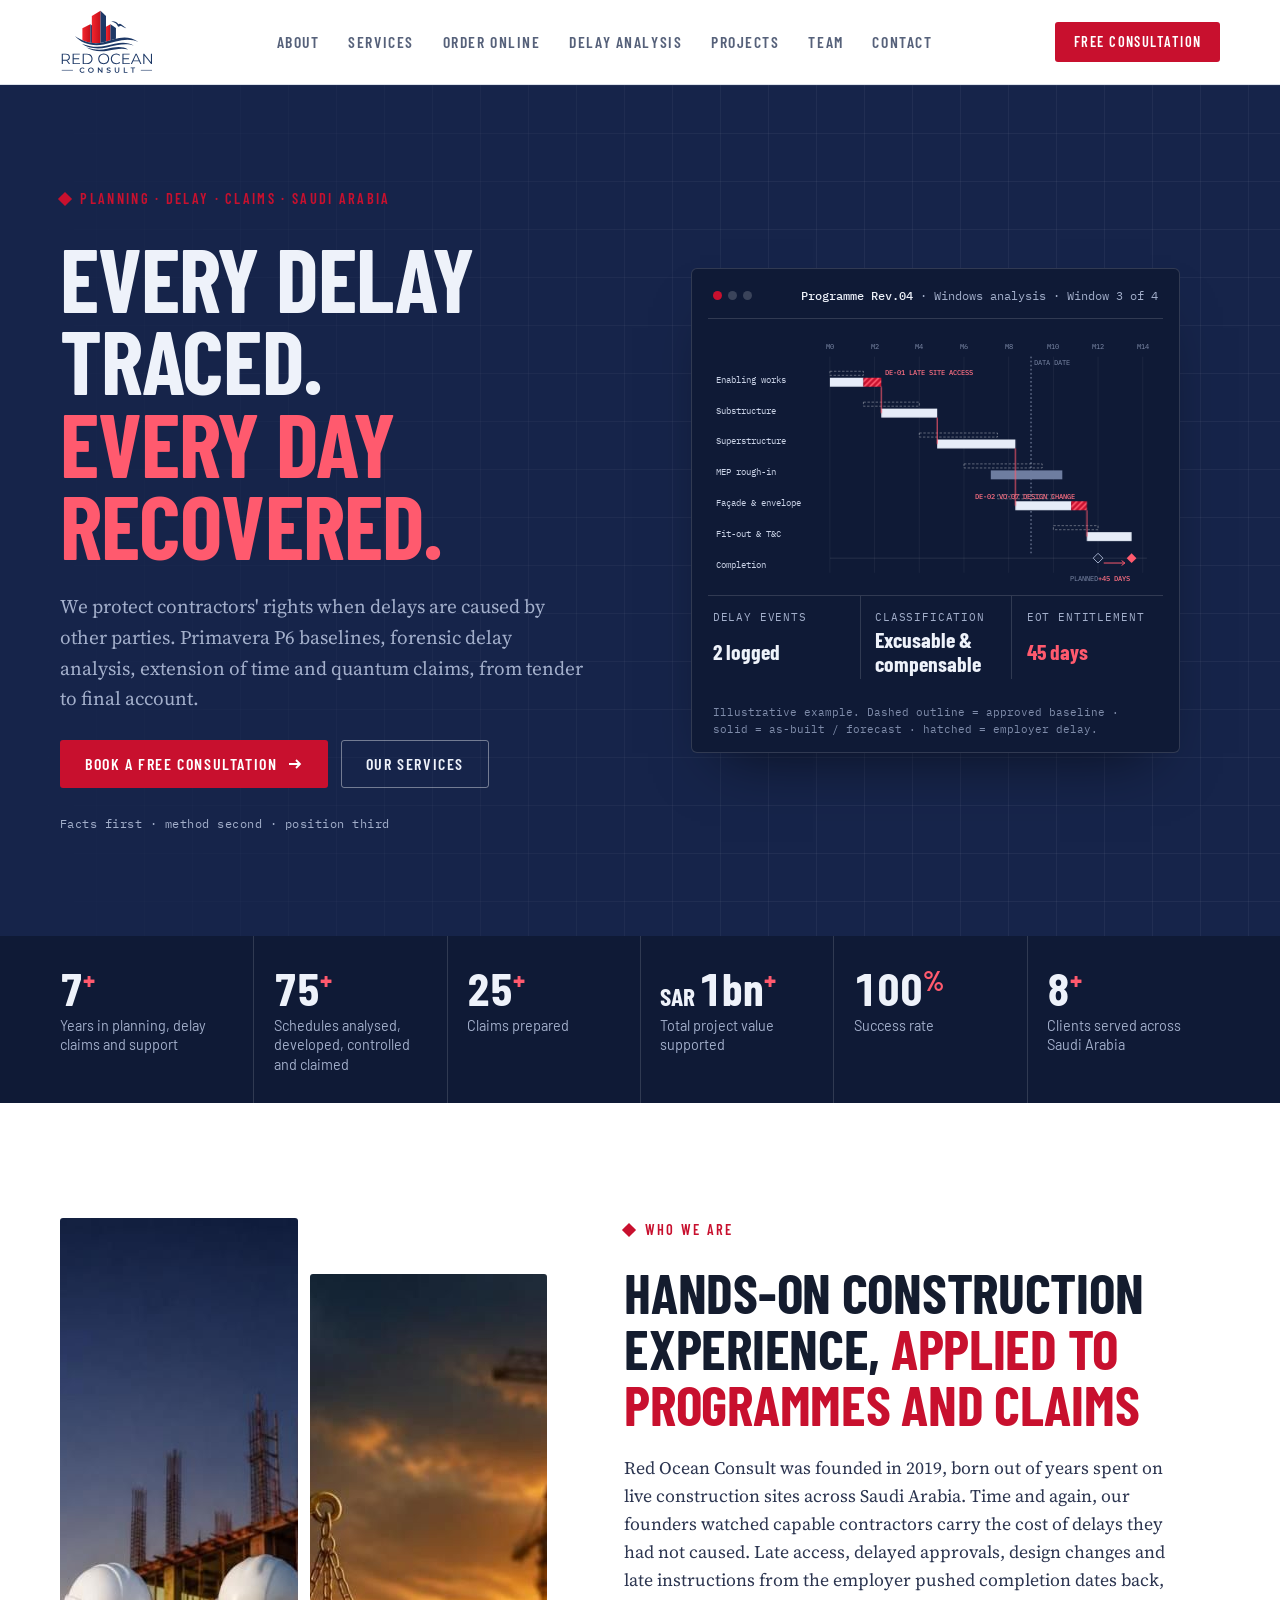
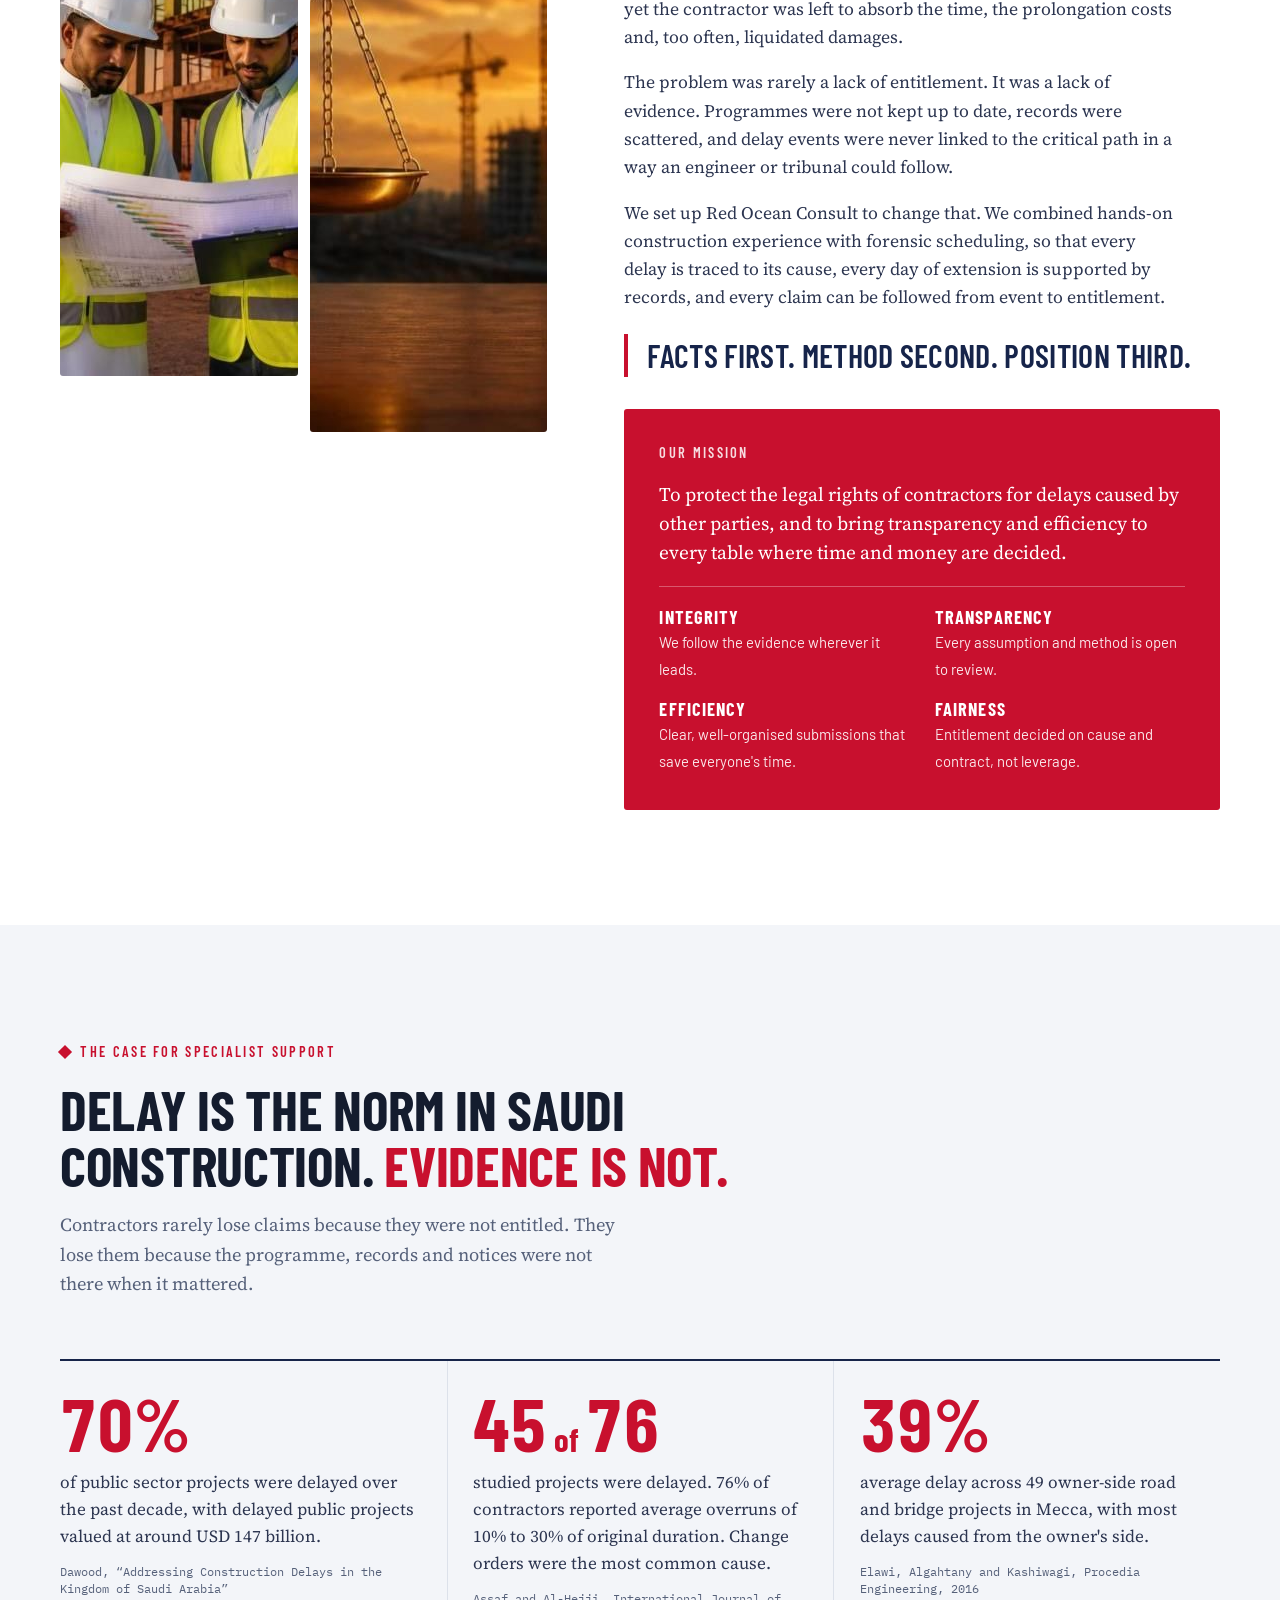
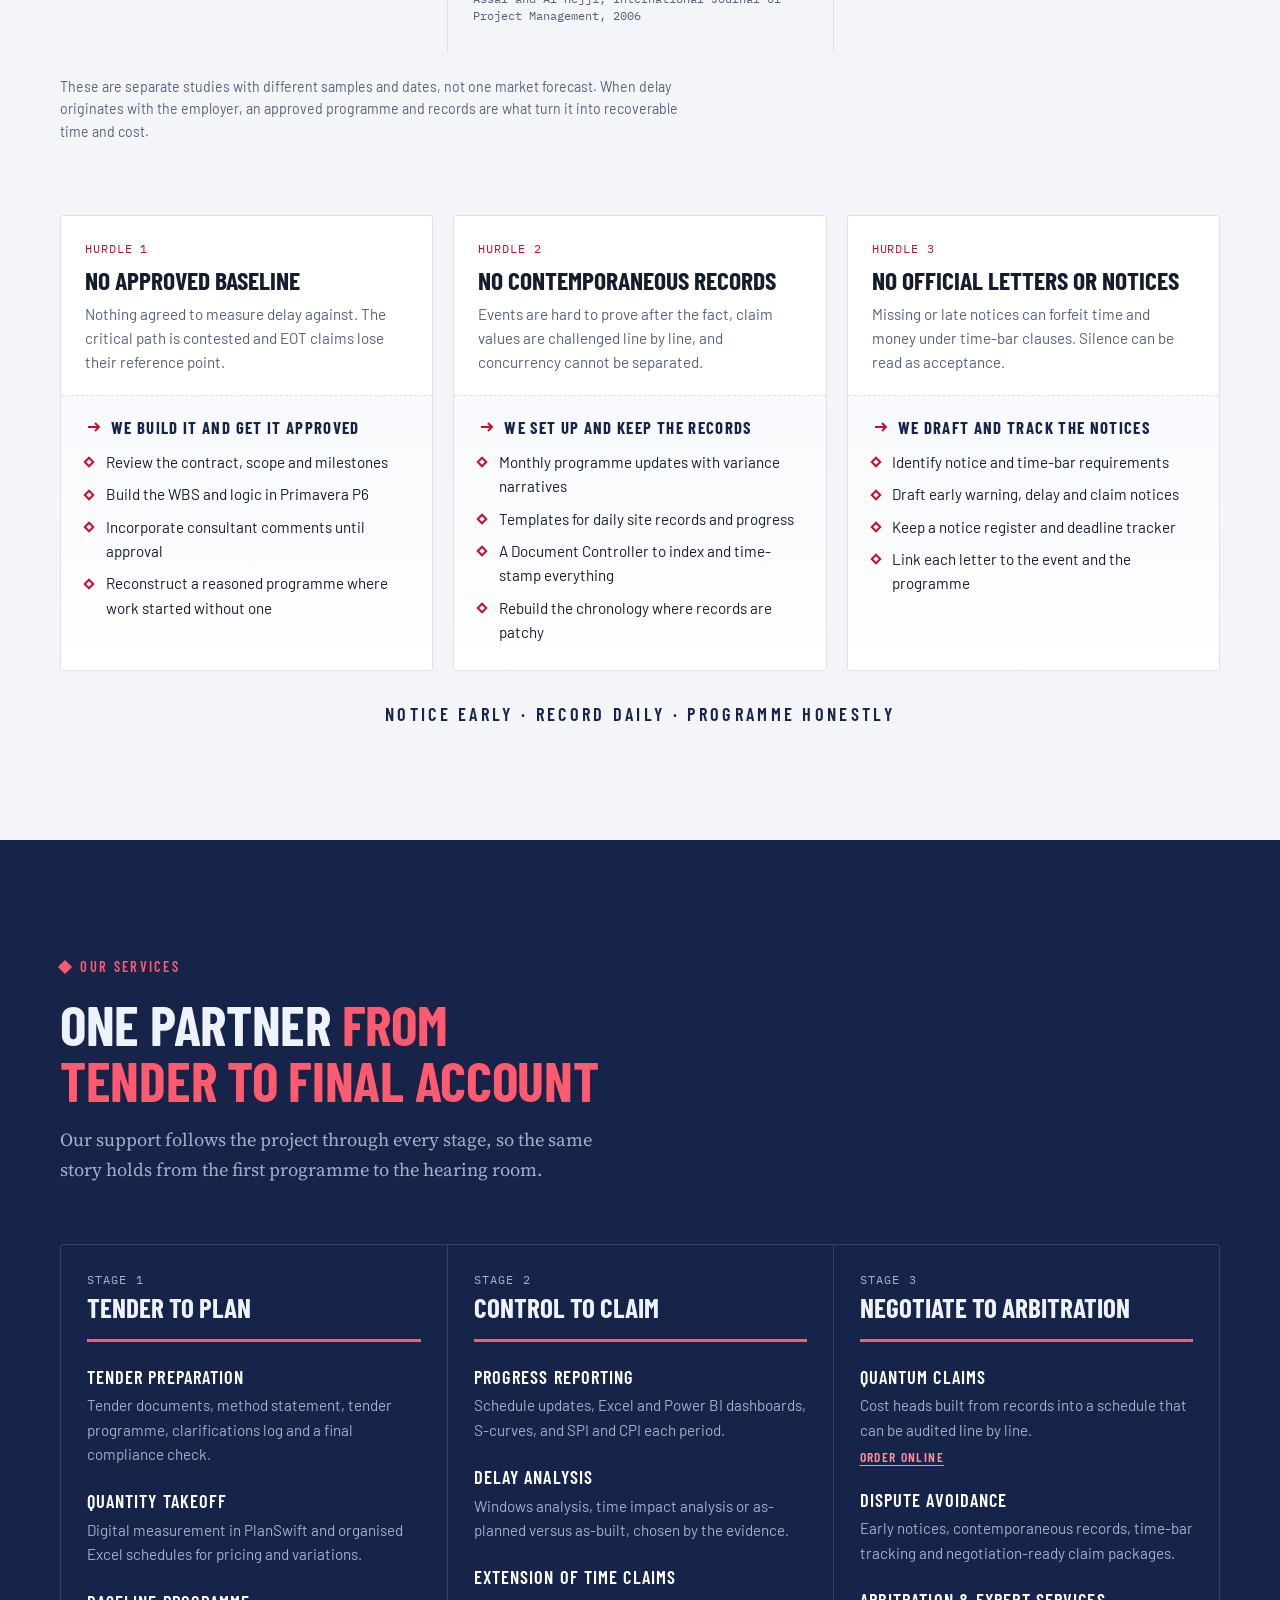
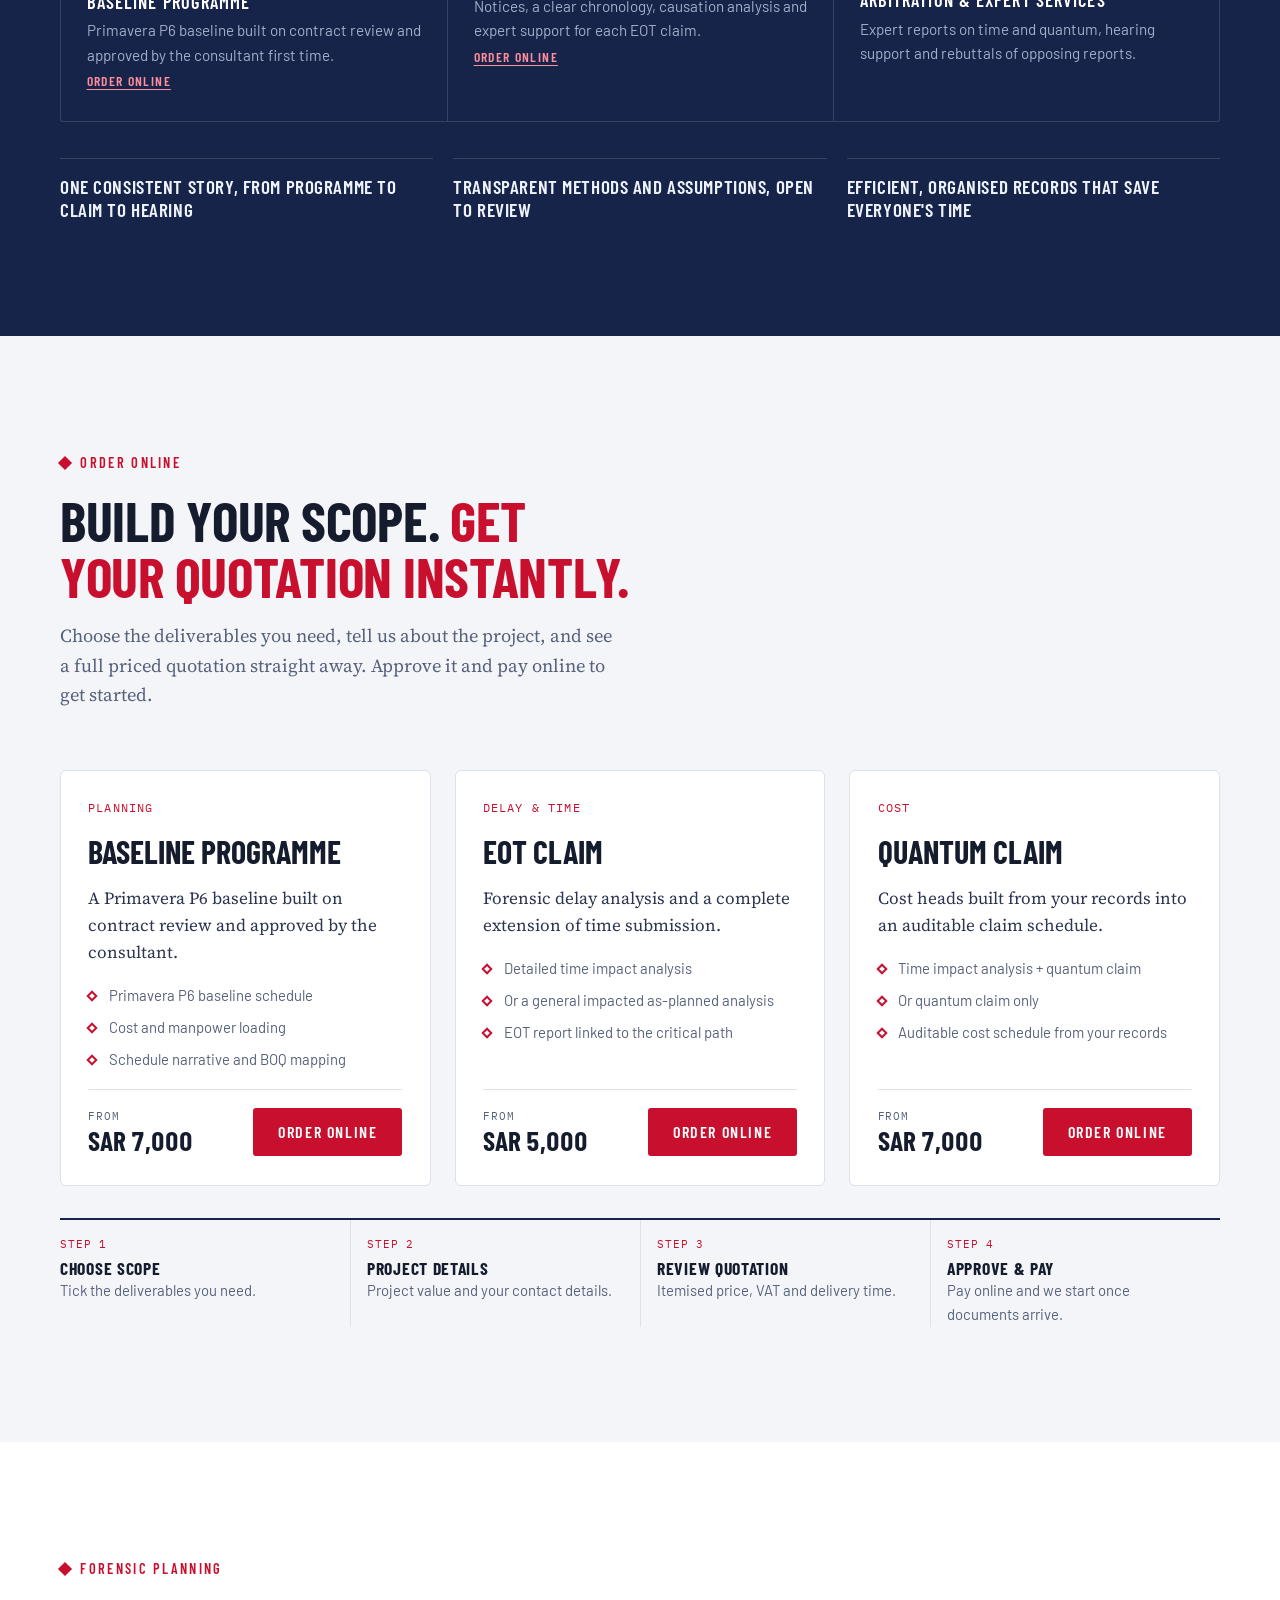
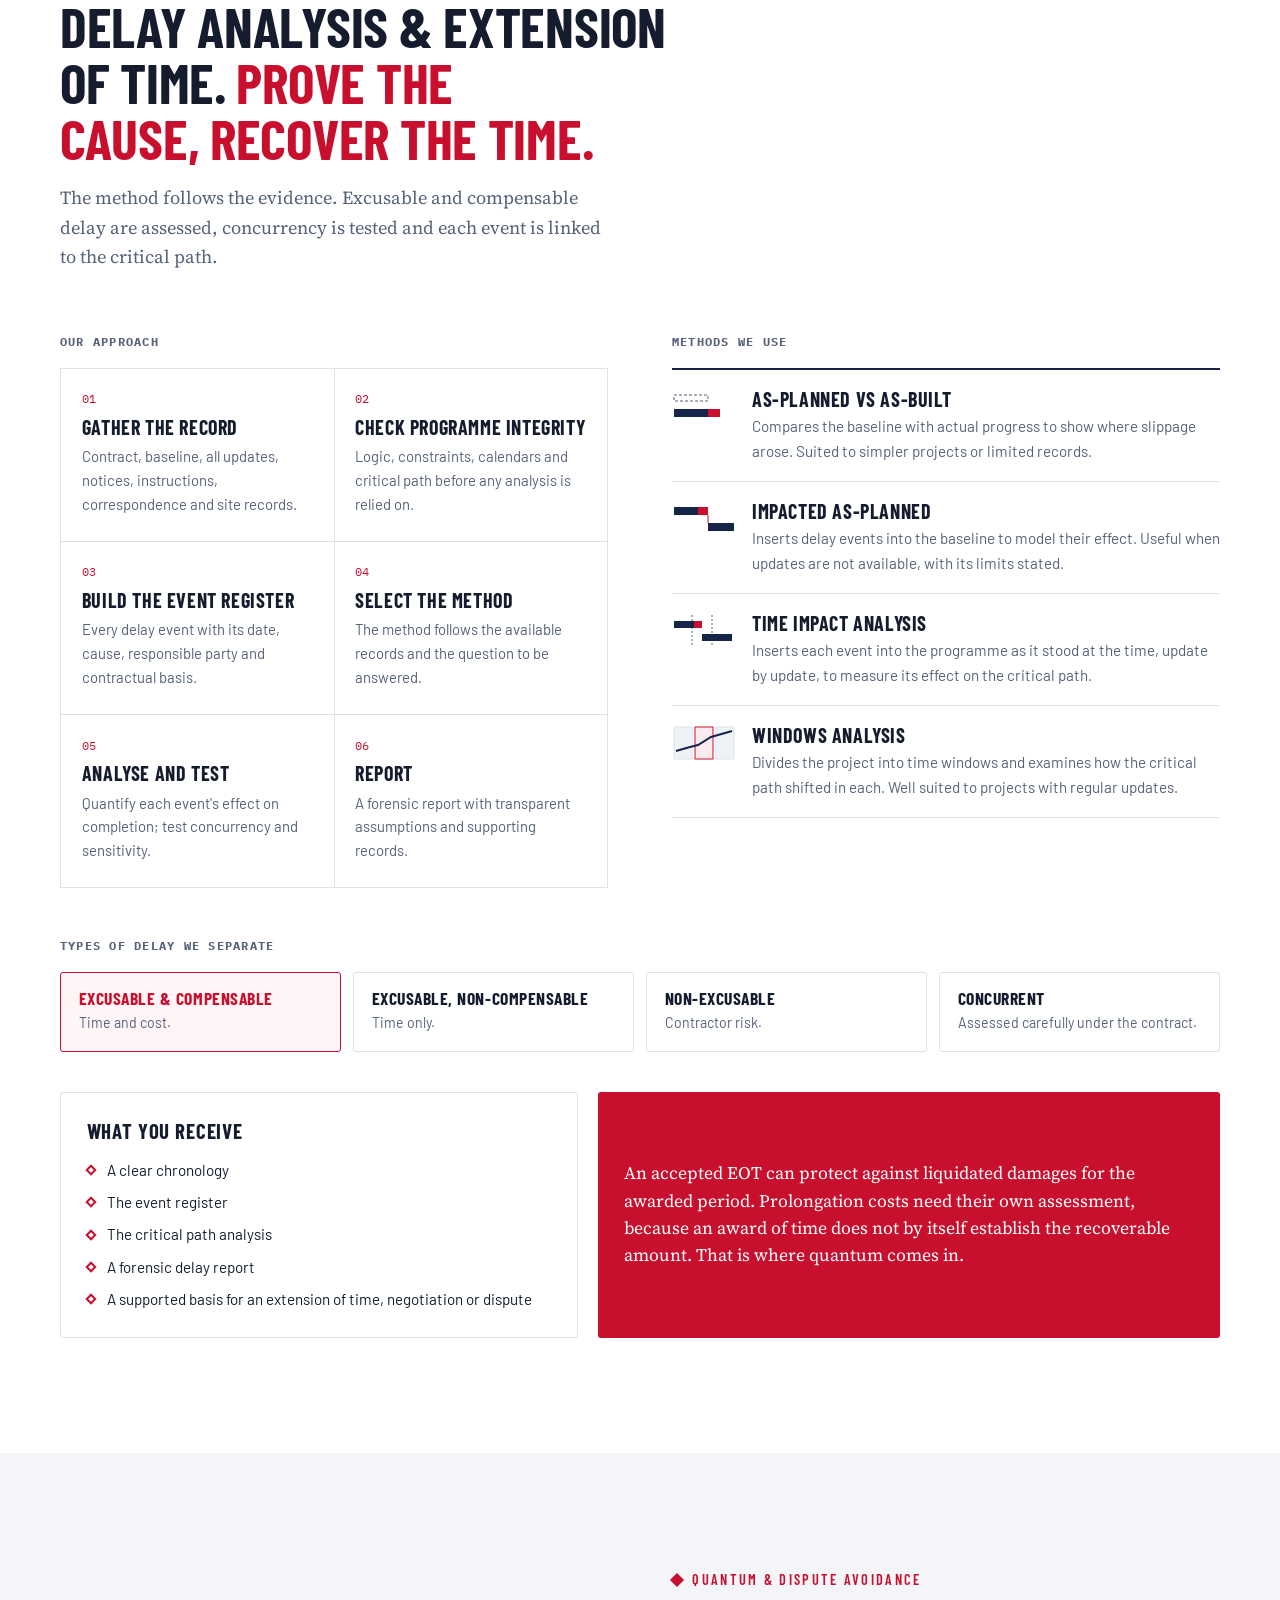
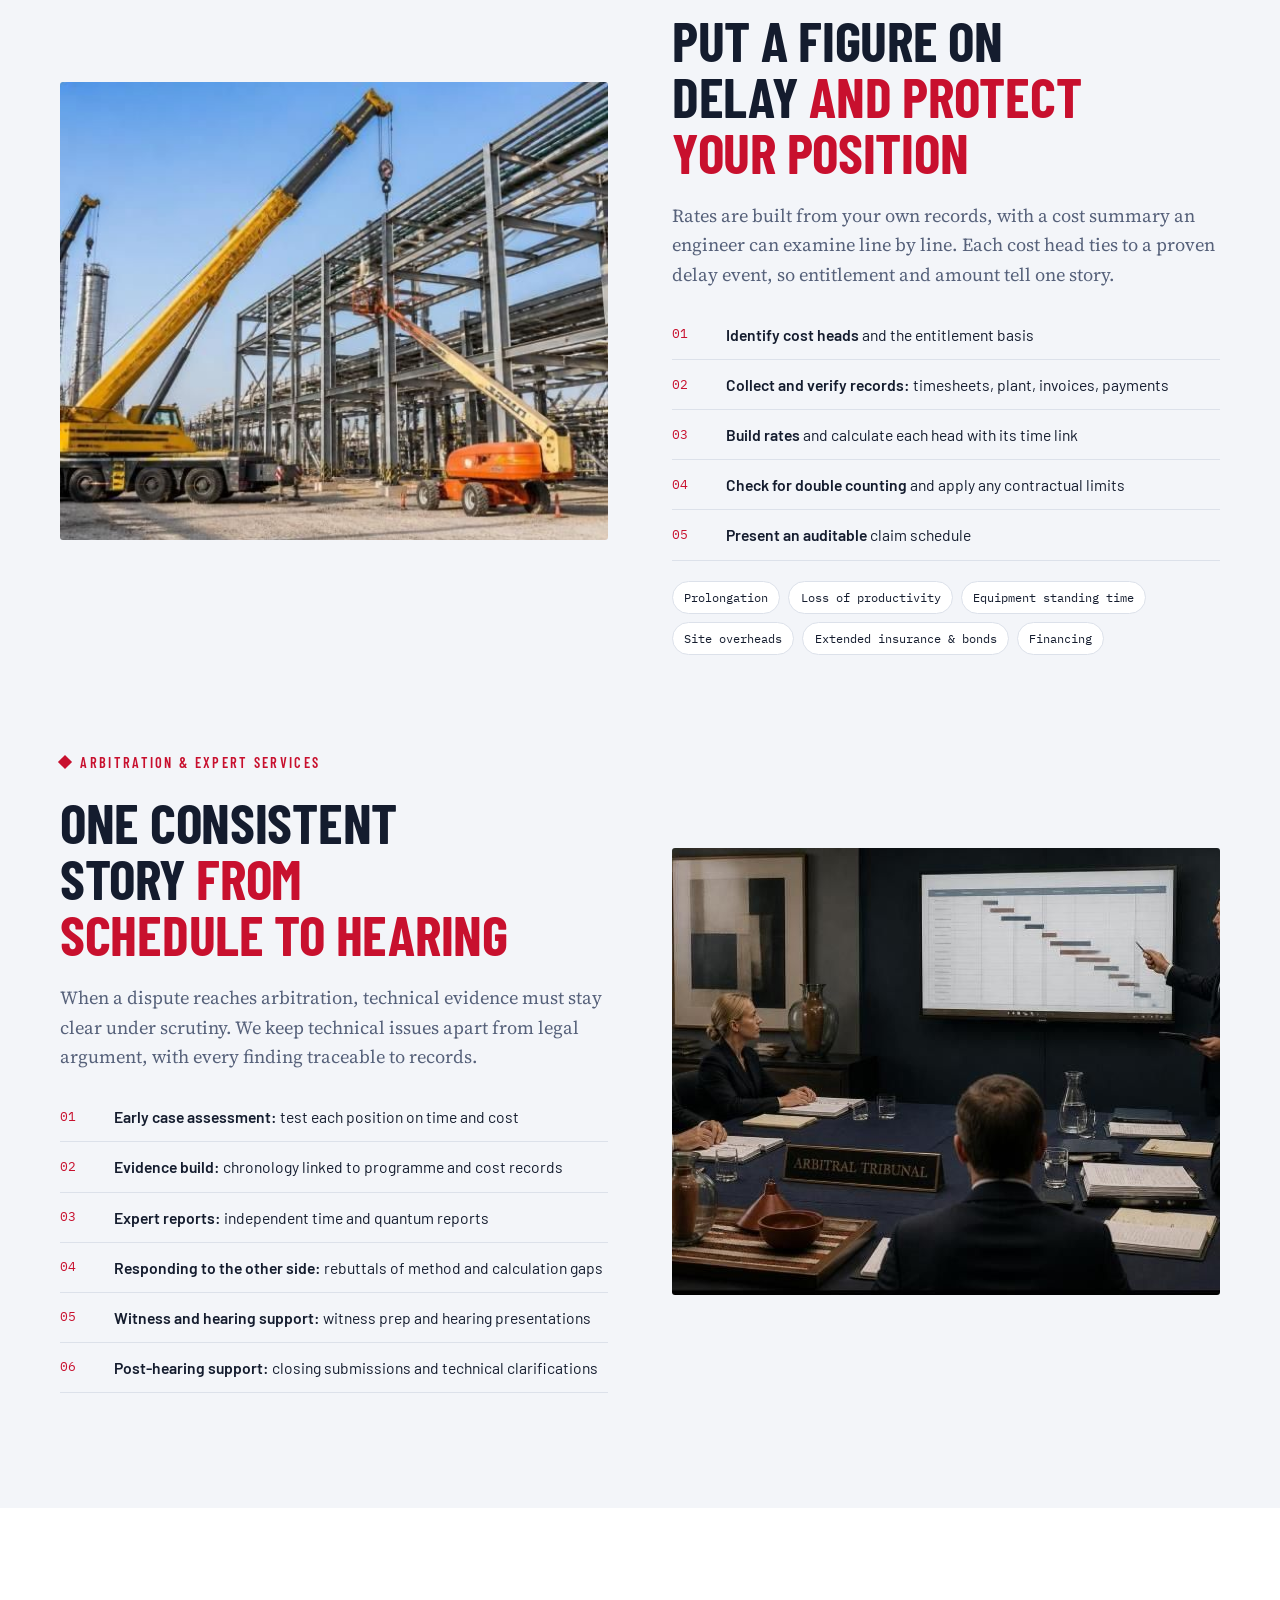
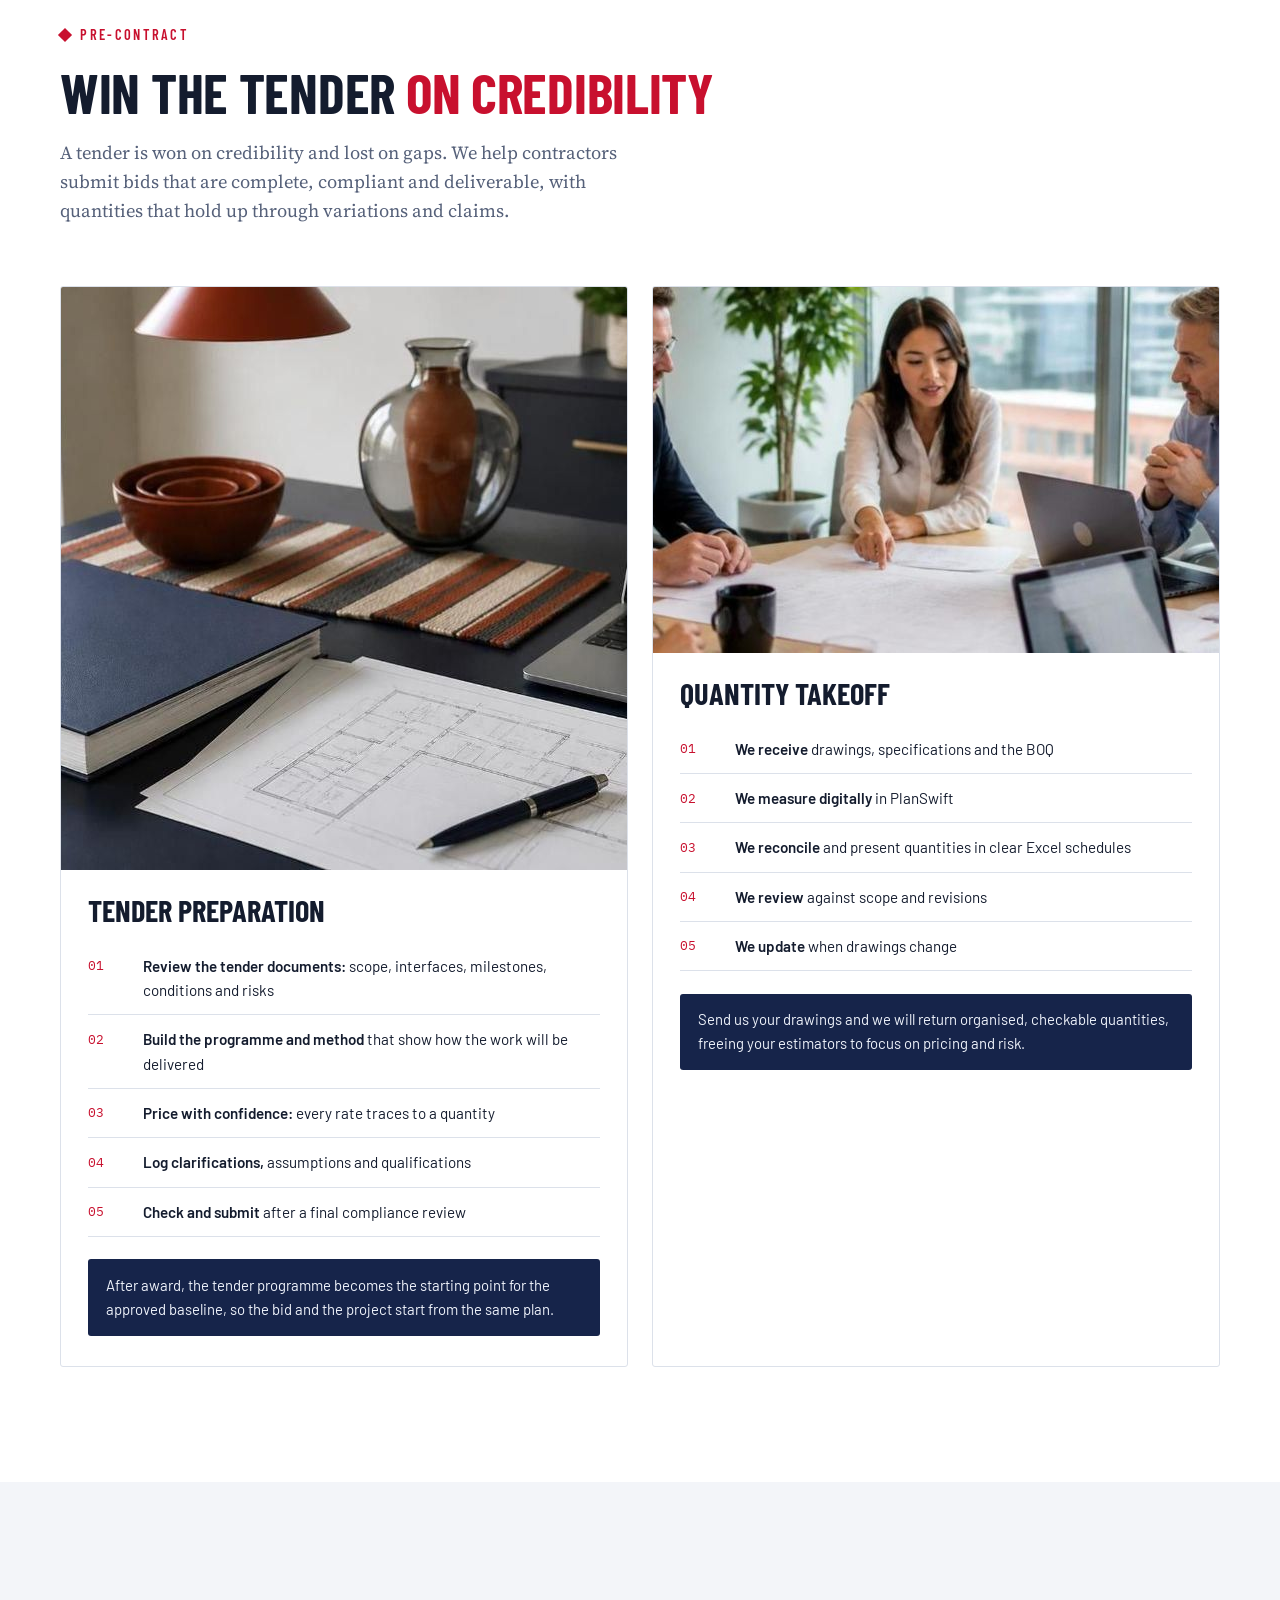
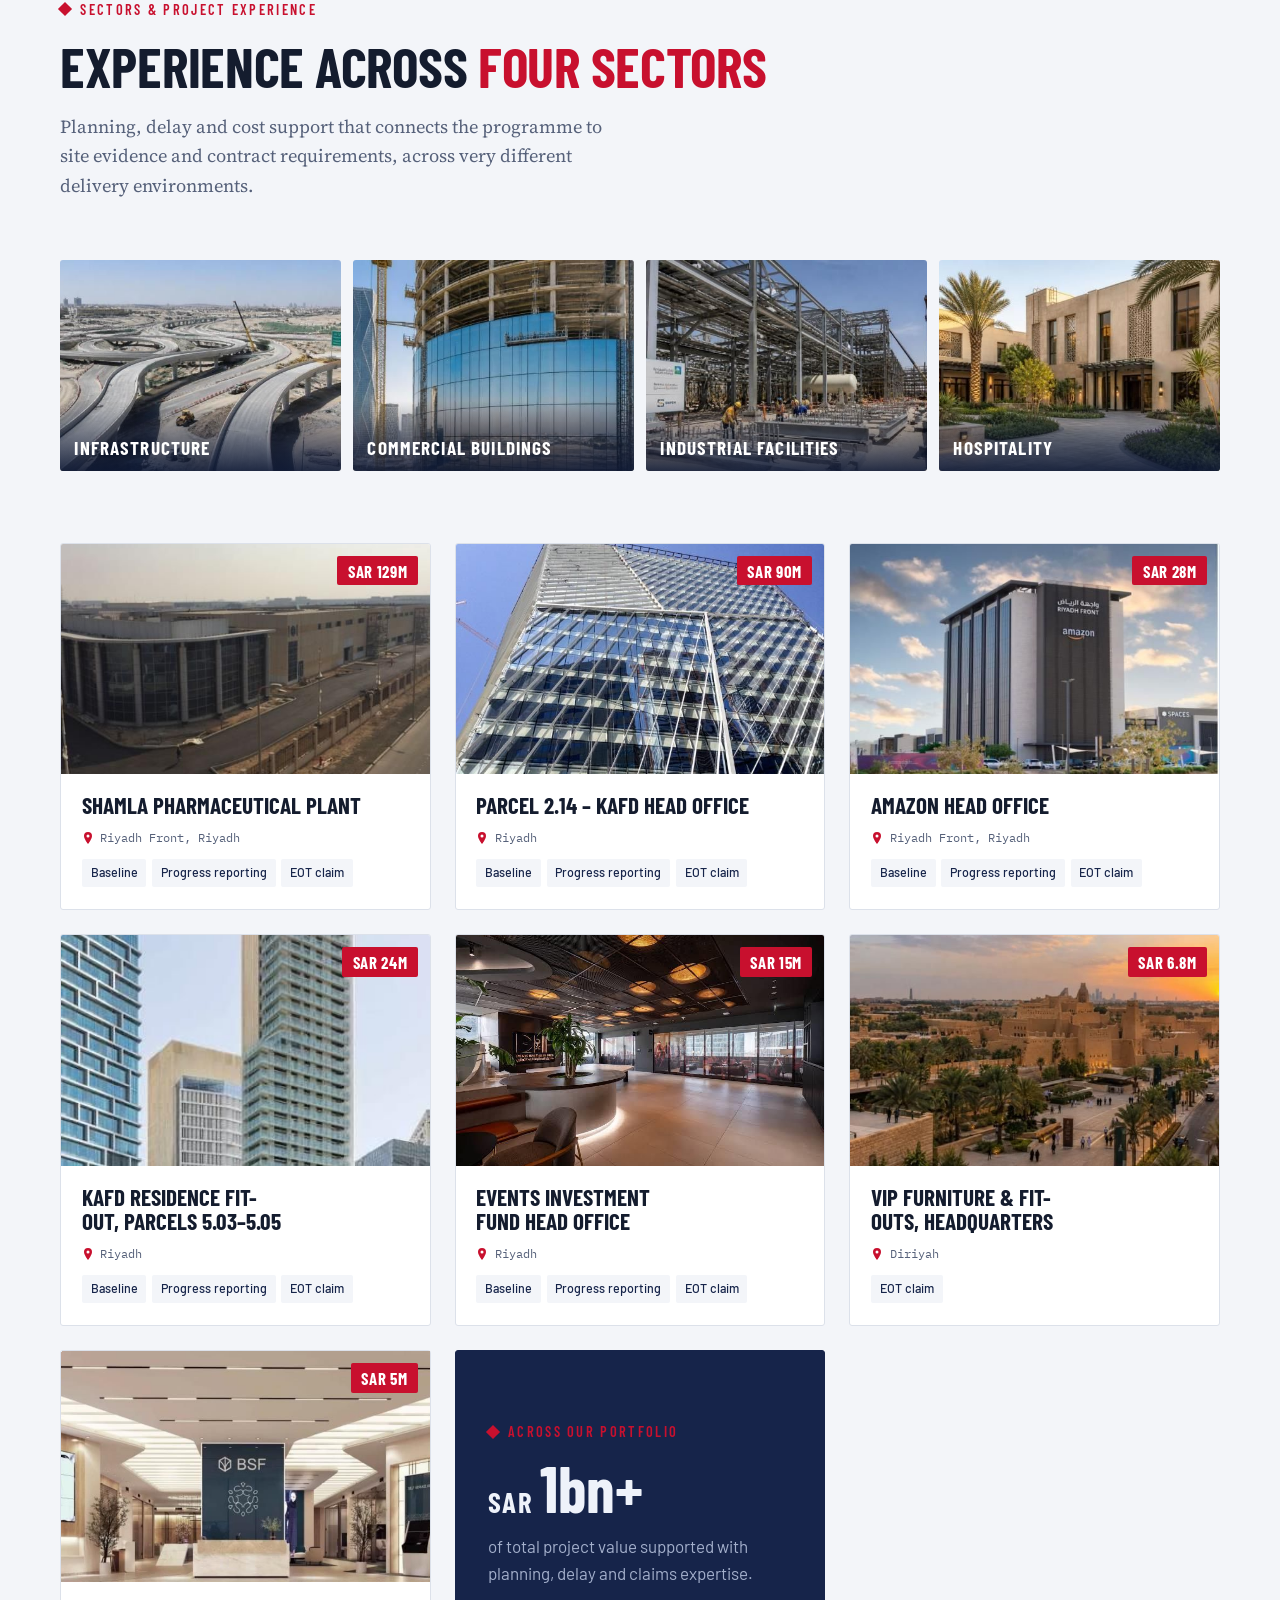
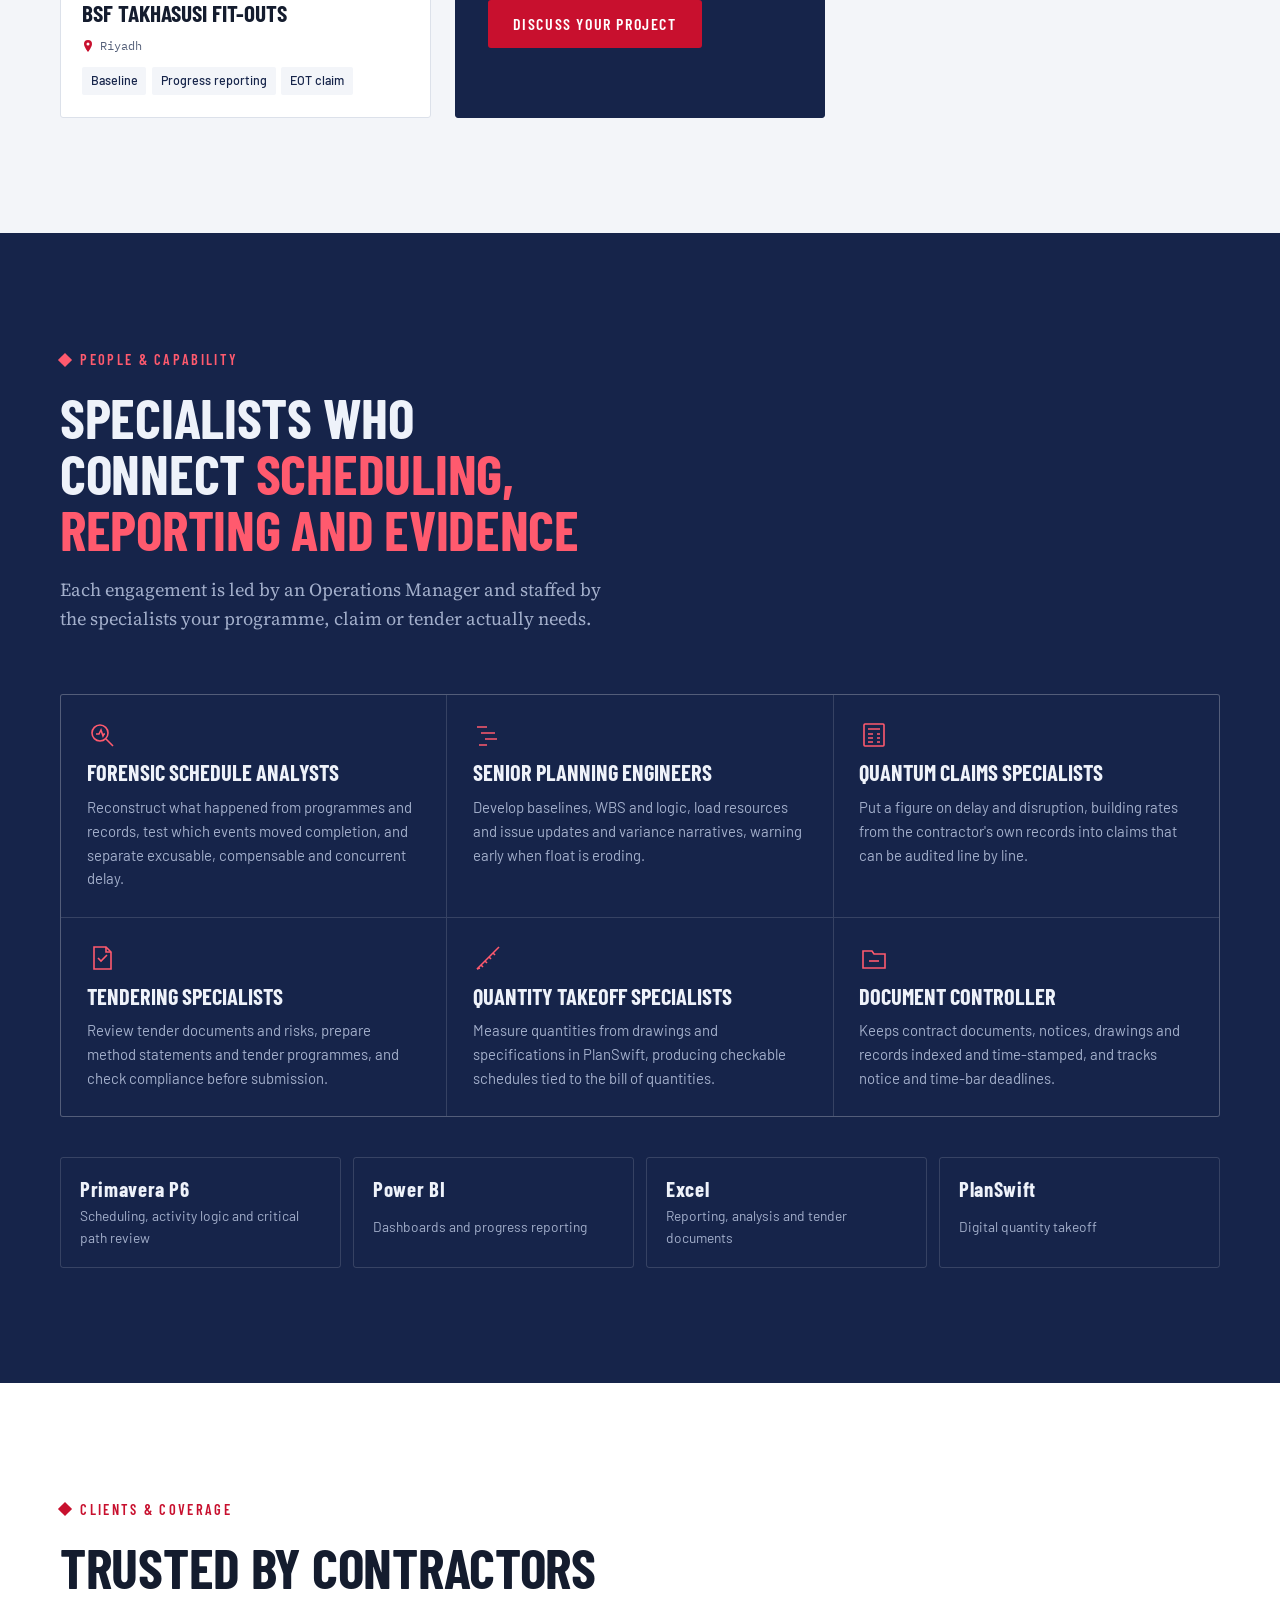
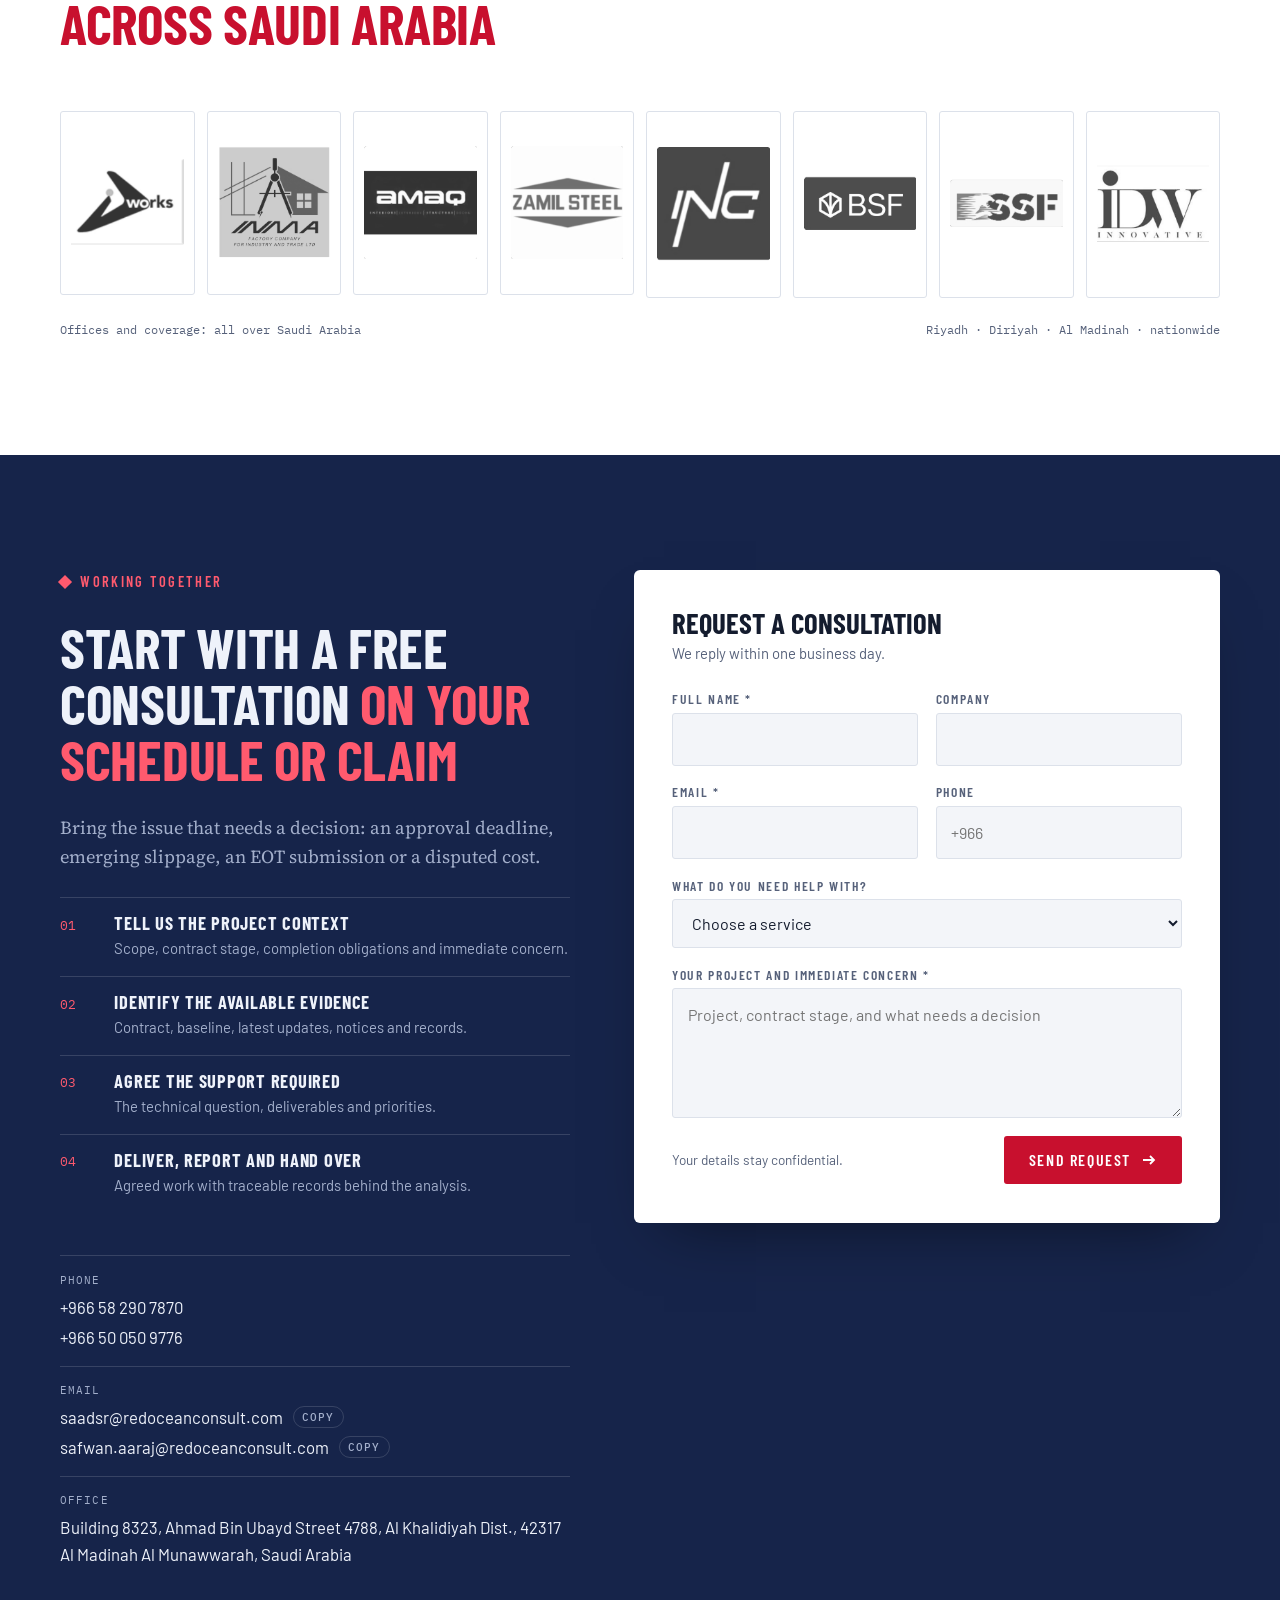
==== index.html @ 63846a88 "Replace logo with sharp transparent vector version Co-Authored-By: Claude Opus 5.5 <noreply@anthropi" ====
<!DOCTYPE html>
<html lang="en">
<head>
<meta charset="utf-8">
<meta name="viewport" content="width=device-width, initial-scale=1, viewport-fit=cover">
<title>Red Ocean Consult</title>
<meta name="claude:viewport-fit-sides" content="cover">
<meta name="description" content="Red Ocean Consult provides construction planning, Primavera P6 baselines, forensic delay analysis, extension of time and quantum claims, tender support and arbitration expert services across Saudi Arabia.">
<meta property="og:title" content="Red Ocean Consult | Every delay traced. Every day recovered.">
<meta property="og:description" content="Planning, delay analysis, EOT and quantum claims for contractors and project managers across Saudi Arabia.">
<meta property="og:url" content="https://www.redoceanconsult.com/">
<meta property="og:image" content="https://www.redoceanconsult.com/assets/img/project-kafd-2-14.jpg">
<meta property="og:type" content="website">
<meta name="theme-color" content="#16244A">
<link rel="icon" href="assets/img/logo-mark.svg" type="image/svg+xml">
<link rel="icon" href="assets/favicon.png" type="image/png">
<link rel="apple-touch-icon" href="assets/favicon.png">
<link rel="canonical" href="https://www.redoceanconsult.com/">
<link rel="preconnect" href="https://fonts.googleapis.com">
<link rel="preconnect" href="https://fonts.gstatic.com" crossorigin>
<link rel="stylesheet" href="https://fonts.googleapis.com/css2?family=Barlow+Condensed:wght@500;600;700&family=Barlow:wght@400;500;600&family=Source+Serif+4:opsz,wght@8..60,400;8..60,600&family=IBM+Plex+Mono:wght@400;500&display=swap">
<script type="application/ld+json">
{"@context":"https://schema.org","@type":"ProfessionalService","name":"Red Ocean Consult","url":"https://www.redoceanconsult.com","logo":"https://www.redoceanconsult.com/assets/img/logo.png","slogan":"Every delay traced. Every day recovered.","foundingDate":"2019","email":"saadsr@redoceanconsult.com","telephone":["+966582907870","+966500509776"],"areaServed":"Saudi Arabia","address":{"@type":"PostalAddress","streetAddress":"Building 8323, Ahmad Bin Ubayd Street 4788, Al Khalidiyah Dist.","postalCode":"42317","addressLocality":"Al Madinah Al Munawwarah","addressCountry":"SA"}}
</script>
<style>
/* Layout: a construction programme. Navy "programme" bands carry the Gantt signature; white and paper bands carry the evidence. Crimson marks delay, notices and the critical path. */
:root {
  --navy: #16244A;
  --navy-deep: #0F1A36;
  --crimson: #C8102E;
  --crimson-dark: #A20D25;
  --paper: #F3F5F9;
  --white: #FFFFFF;
  --ink: #141C2E;
  --slate: #56617A;
  --rule: #DCE1EA;
  --rule-dark: rgba(255,255,255,.14);
  --on-navy: #EEF2FA;
  --on-navy-mute: #A3AFCB;

  --f-display: "Barlow Condensed", "Arial Narrow", "Roboto Condensed", sans-serif;
  --f-ui: "Barlow", "Segoe UI", system-ui, -apple-system, sans-serif;
  --f-read: "Source Serif 4", Georgia, "Times New Roman", serif;
  --f-data: "IBM Plex Mono", ui-monospace, Menlo, Consolas, monospace;

  --s-hero: clamp(3rem, 7vw, 5.6rem);
  --s-h2: clamp(2.2rem, 4.4vw, 3.5rem);
  --s-h3: 1.45rem;
  --s-label: .74rem;

  --wrap: 1200px;
  --r: 3px;
  color-scheme: light;
}
*,*::before,*::after { box-sizing: border-box; }
[hidden] { display: none !important; }
html { scroll-behavior: smooth; scroll-padding-top: 92px; }
body {
  margin: 0; background: var(--white); color: var(--ink);
  font-family: var(--f-ui); font-size: 1.0625rem; line-height: 1.6;
  -webkit-font-smoothing: antialiased;
}
body::before { content: ""; position: fixed; inset: 0 0 auto; height: env(safe-area-inset-top, 0px); z-index: 60; background: var(--white); }
img { max-width: 100%; display: block; }
svg { max-width: 100%; }
a { color: inherit; }
h1, h2, h3, h4 { margin: 0; text-wrap: balance; }
p { margin: 0; }
ul, ol { margin: 0; padding: 0; }
:focus-visible { outline: 2px solid var(--crimson); outline-offset: 3px; }

.wrap { max-width: var(--wrap); margin-inline: auto; padding-left: max(20px, env(safe-area-inset-left, 0px)); padding-right: max(20px, env(safe-area-inset-right, 0px)); }
.band { padding-block: clamp(4.5rem, 9vw, 7.5rem); }
.band--paper { background: var(--paper); }
.band--navy { background: var(--navy); color: var(--on-navy); }

.label { font-family: var(--f-display); font-weight: 600; font-size: .9rem; letter-spacing: .16em; text-transform: uppercase; color: var(--crimson); display: inline-flex; align-items: center; gap: .65rem; }
.label::before { content: ""; width: 10px; height: 10px; background: currentColor; transform: rotate(45deg); flex: none; }
.band--navy .label { color: #FF5A6E; }
.h2 { font-family: var(--f-display); font-weight: 700; font-size: var(--s-h2); line-height: 1; letter-spacing: -.005em; text-transform: uppercase; }
.h2 em { font-style: normal; color: var(--crimson); }
.band--navy .h2 em { color: #FF5A6E; }
.lede { font-family: var(--f-read); font-size: 1.15rem; line-height: 1.6; color: var(--slate); max-width: 62ch; }
.band--navy .lede { color: var(--on-navy-mute); }
.head { display: grid; gap: 1.1rem; max-width: 780px; margin-bottom: clamp(2.5rem, 5vw, 3.75rem); }
.mono { font-family: var(--f-data); }

.btn { display: inline-flex; align-items: center; gap: .6rem; padding: .95rem 1.5rem; font: 600 1rem/1 var(--f-display); letter-spacing: .1em; text-transform: uppercase; text-decoration: none; border: 1px solid transparent; border-radius: var(--r); cursor: pointer; transition: background .2s, color .2s, border-color .2s; }
.btn svg { width: 16px; height: 16px; transition: transform .2s; }
.btn:hover svg { transform: translateX(3px); }
.btn--red { background: var(--crimson); color: var(--white); }
.btn--red:hover { background: var(--crimson-dark); }
.btn--line { border-color: rgba(255,255,255,.4); color: var(--on-navy); }
.btn--line:hover { border-color: var(--white); background: rgba(255,255,255,.06); }

/* Header */
.site-header { position: sticky; top: env(safe-area-inset-top, 0px); z-index: 50; background: rgba(255,255,255,.94); backdrop-filter: blur(12px); -webkit-backdrop-filter: blur(12px); border-bottom: 1px solid var(--rule); }
.nav { display: flex; align-items: center; justify-content: space-between; gap: 1.5rem; height: 84px; }
.brand img { height: 66px; width: auto; }
.nav-links { display: flex; gap: 1.8rem; list-style: none; }
.nav-links a { text-decoration: none; font: 600 .98rem var(--f-display); letter-spacing: .1em; text-transform: uppercase; color: var(--slate); transition: color .2s; }
.nav-links a:hover { color: var(--crimson); }
.nav .btn { padding: .75rem 1.1rem; font-size: .9rem; }
.menu-btn { display: none; background: none; border: 0; color: var(--navy); padding: .5rem; cursor: pointer; }
.menu-btn svg { width: 28px; height: 28px; }
.mobile-menu { display: none; padding-bottom: 1rem; }
.mobile-menu a { padding-block: .85rem; border-top: 1px solid var(--rule); text-decoration: none; font: 600 1.05rem var(--f-display); letter-spacing: .1em; text-transform: uppercase; }
.mobile-menu .btn { margin-top: .8rem; justify-content: center; }

/* Hero */
.hero { background: var(--navy); color: var(--on-navy); position: relative; overflow: hidden; }
.hero::before { content: ""; position: absolute; inset: 0; background-image: linear-gradient(var(--rule-dark) 1px, transparent 1px), linear-gradient(90deg, var(--rule-dark) 1px, transparent 1px); background-size: 48px 48px; opacity: .35; mask-image: linear-gradient(90deg, transparent, #000 60%); -webkit-mask-image: linear-gradient(90deg, transparent, #000 60%); pointer-events: none; }
.hero-grid { position: relative; display: grid; grid-template-columns: minmax(0, 1fr) minmax(0, 1.08fr); gap: clamp(2rem, 5vw, 4.5rem); align-items: center; padding-block: clamp(3.5rem, 8vw, 6.5rem); }
.hero-copy { display: grid; gap: 1.6rem; }
.hero h1 { font-family: var(--f-display); font-weight: 700; font-size: var(--s-hero); line-height: .92; text-transform: uppercase; letter-spacing: -.01em; }
.hero h1 span { display: block; }
.hero h1 span + span { color: #FF5A6E; }
.hero .lede { color: var(--on-navy-mute); font-size: 1.2rem; }
.hero-cta { display: flex; flex-wrap: wrap; gap: .8rem; }
.hero-meta { font-family: var(--f-data); font-size: .78rem; color: var(--on-navy-mute); letter-spacing: .04em; }

/* Gantt signature */
.programme { background: var(--navy-deep); border: 1px solid var(--rule-dark); border-radius: 6px; padding: 1rem 1rem .9rem; box-shadow: 0 30px 60px -30px rgba(0,0,0,.6); min-width: 0; }
.programme-top { display: flex; justify-content: space-between; align-items: center; gap: 1rem; padding: .1rem .3rem .8rem; border-bottom: 1px solid var(--rule-dark); font-family: var(--f-data); font-size: .72rem; color: var(--on-navy-mute); flex-wrap: wrap; }
.programme-top b { color: var(--on-navy); font-weight: 500; }
.dots { display: flex; gap: 6px; }
.dots i { width: 9px; height: 9px; border-radius: 50%; background: rgba(255,255,255,.18); }
.dots i:first-child { background: var(--crimson); }
.gantt { display: block; width: 100%; height: auto; margin-top: .6rem; }
.gantt text { font-family: var(--f-data); }
.gantt .lbl { font-size: 10.5px; fill: #C9D2E6; }
.gantt .tick { font-size: 9px; fill: #7F8CAA; }
.gantt .tag { font-size: 9px; fill: #FF7083; font-weight: 500; }
.gantt .base { fill: none; stroke: rgba(255,255,255,.42); stroke-width: 1; stroke-dasharray: 3 2; }
.gantt .act { fill: #E6ECF8; }
.gantt .act--nc { fill: #6E7DA0; }
.gantt .crit { stroke: #FF5A6E; stroke-width: 1.2; fill: none; }
.gantt .grow { transform-box: fill-box; transform-origin: left center; animation: grow 1s cubic-bezier(.3,.7,.2,1) both; }
.gantt .fade { animation: fade .8s ease both; }
@keyframes grow { from { transform: scaleX(0); } to { transform: none; } }
@keyframes fade { from { opacity: 0; } to { opacity: 1; } }
.readout { display: grid; grid-template-columns: repeat(3, minmax(0,1fr)); border-top: 1px solid var(--rule-dark); margin-top: .5rem; }
.readout div { padding: .8rem .3rem .2rem; display: grid; gap: .15rem; }
.readout div + div { border-left: 1px solid var(--rule-dark); padding-left: .9rem; }
.readout dt { font-family: var(--f-data); font-size: .66rem; letter-spacing: .08em; text-transform: uppercase; color: var(--on-navy-mute); }
.readout dd { margin: 0; font: 700 1.35rem/1.1 var(--f-display); color: var(--on-navy); }
.readout dd.red { color: #FF5A6E; }
.programme-note { font-family: var(--f-data); font-size: .66rem; color: #7F8CAA; padding: .5rem .3rem 0; }

/* Numbers */
.numbers { background: var(--navy-deep); color: var(--on-navy); }
.numbers ul { list-style: none; display: grid; grid-template-columns: repeat(6, minmax(0,1fr)); }
.numbers li { padding: 1.8rem 1.2rem 1.8rem 0; display: grid; gap: .3rem; align-content: start; }
.numbers li + li { padding-left: 1.2rem; border-left: 1px solid var(--rule-dark); }
.numbers b { font: 700 clamp(2.2rem, 3.6vw, 3rem)/1 var(--f-display); font-variant-numeric: tabular-nums; }
.numbers b small { font-size: .55em; margin-right: .15em; }
.numbers b sup { color: #FF5A6E; font-size: .6em; vertical-align: .55em; }
.numbers span { font-size: .9rem; color: var(--on-navy-mute); line-height: 1.35; }

/* Story */
.story { display: grid; grid-template-columns: minmax(0,.9fr) minmax(0,1.1fr); gap: clamp(2.5rem, 6vw, 5.5rem); align-items: start; }
.story-photos { display: grid; grid-template-columns: 1fr 1fr; gap: 12px; position: sticky; top: 110px; }
.story-photos img { width: 100%; aspect-ratio: 3/5; object-fit: cover; border-radius: var(--r); }
.story-photos img:last-child { margin-top: 3.5rem; }
.story-copy { display: grid; gap: 1.4rem; }
.story-copy .prose { display: grid; gap: 1.1rem; font-family: var(--f-read); font-size: 1.1rem; color: #2C3550; max-width: 62ch; }
.pull { font: 600 clamp(1.5rem, 2.6vw, 2rem)/1.15 var(--f-display); text-transform: uppercase; color: var(--navy); border-left: 4px solid var(--crimson); padding: .2rem 0 .2rem 1.2rem; letter-spacing: .01em; }
.mission { background: var(--crimson); color: var(--white); padding: clamp(1.5rem, 3vw, 2.2rem); border-radius: var(--r); display: grid; gap: 1.2rem; margin-top: .6rem; }
.mission h3 { font: 600 .9rem var(--f-display); letter-spacing: .16em; text-transform: uppercase; opacity: .85; }
.mission > p { font-family: var(--f-read); font-size: 1.2rem; line-height: 1.5; }
.values { display: grid; grid-template-columns: repeat(2, minmax(0,1fr)); gap: 1rem 1.6rem; border-top: 1px solid rgba(255,255,255,.3); padding-top: 1.2rem; list-style: none; }
.values b { display: block; font: 700 1.15rem var(--f-display); letter-spacing: .06em; text-transform: uppercase; }
.values span { font-size: .93rem; opacity: .9; }

/* Research */
.research { display: grid; grid-template-columns: repeat(3, minmax(0,1fr)); gap: 0; border-top: 2px solid var(--navy); }
.stat { padding: 1.8rem 1.6rem 1.8rem 0; display: grid; gap: .8rem; align-content: start; }
.stat + .stat { padding-left: 1.6rem; border-left: 1px solid var(--rule); }
.stat b { font: 700 clamp(3rem, 6vw, 4.6rem)/.9 var(--f-display); color: var(--crimson); font-variant-numeric: tabular-nums; }
.stat p { font-family: var(--f-read); color: #2C3550; }
.stat cite { font-family: var(--f-data); font-style: normal; font-size: .72rem; color: var(--slate); line-height: 1.5; }
.research-note { margin-top: 1.4rem; font-size: .88rem; color: var(--slate); max-width: 80ch; }

/* Problem → answer */
.pa { display: grid; grid-template-columns: repeat(3, minmax(0,1fr)); gap: 20px; margin-top: clamp(3rem, 6vw, 4.5rem); }
.pa-card { background: var(--white); border: 1px solid var(--rule); border-radius: var(--r); display: grid; grid-template-rows: auto 1fr; overflow: hidden; }
.pa-problem { padding: 1.5rem 1.5rem 1.3rem; display: grid; gap: .5rem; border-bottom: 1px dashed var(--rule); }
.pa-problem .mono { font-size: .72rem; color: var(--crimson); letter-spacing: .08em; text-transform: uppercase; }
.pa-problem h3 { font: 700 1.6rem/1.05 var(--f-display); text-transform: uppercase; }
.pa-problem p { font-size: .95rem; color: var(--slate); }
.pa-answer { padding: 1.3rem 1.5rem 1.6rem; background: linear-gradient(180deg, #F8F9FC, var(--white)); display: grid; gap: .8rem; align-content: start; }
.pa-answer h4 { font: 700 1.05rem var(--f-display); letter-spacing: .08em; text-transform: uppercase; color: var(--navy); display: flex; align-items: center; gap: .5rem; }
.pa-answer h4 svg { width: 18px; height: 18px; color: var(--crimson); flex: none; }
.ticks { list-style: none; display: grid; gap: .5rem; font-size: .95rem; }
.ticks li { padding-left: 1.3rem; position: relative; }
.ticks li::before { content: ""; position: absolute; left: 0; top: .55em; width: 8px; height: 8px; border: 2px solid var(--crimson); transform: rotate(45deg); }
.motto { margin-top: 2rem; text-align: center; font: 600 1.15rem var(--f-display); letter-spacing: .18em; text-transform: uppercase; color: var(--navy); }

/* Lifecycle */
.lifecycle { display: grid; grid-template-columns: repeat(3, minmax(0,1fr)); gap: 0; border: 1px solid var(--rule-dark); border-radius: var(--r); }
.stage { padding: 1.6rem 1.6rem 2rem; display: grid; gap: 1.5rem; align-content: start; min-width: 0; }
.stage + .stage { border-left: 1px solid var(--rule-dark); }
.stage-head { display: grid; gap: .3rem; padding-bottom: 1.1rem; border-bottom: 3px solid #FF5A6E; }
.stage-head .mono { font-size: .72rem; letter-spacing: .1em; color: var(--on-navy-mute); text-transform: uppercase; }
.stage-head h3 { font: 700 1.7rem/1 var(--f-display); text-transform: uppercase; }
.svc { display: grid; gap: .35rem; }
.svc h4 { font: 600 1.15rem var(--f-display); letter-spacing: .06em; text-transform: uppercase; color: var(--white); }
.svc p { font-size: .95rem; color: var(--on-navy-mute); }
.roles-line { margin-top: 1.8rem; font-size: .92rem; color: var(--on-navy-mute); max-width: 90ch; }
.roles-line b { color: var(--on-navy); font-weight: 500; }
.why3 { margin-top: 2.2rem; display: grid; grid-template-columns: repeat(3, minmax(0,1fr)); gap: 20px; list-style: none; }
.why3 li { border-top: 1px solid var(--rule-dark); padding-top: 1rem; font: 600 1.2rem/1.2 var(--f-display); text-transform: uppercase; letter-spacing: .03em; }

/* Delay analysis */
.split { display: grid; grid-template-columns: minmax(0,1fr) minmax(0,1fr); gap: clamp(2rem, 5vw, 4rem); align-items: start; }
.steps6 { list-style: none; display: grid; grid-template-columns: repeat(2, minmax(0,1fr)); gap: 1px; background: var(--rule); border: 1px solid var(--rule); }
.steps6 li { background: var(--white); padding: 1.3rem 1.3rem 1.5rem; display: grid; gap: .4rem; align-content: start; }
.steps6 .mono { font-size: .75rem; color: var(--crimson); }
.steps6 h4 { font: 700 1.25rem var(--f-display); text-transform: uppercase; letter-spacing: .03em; }
.steps6 p { font-size: .93rem; color: var(--slate); }
.methods { display: grid; gap: 0; }
.method { display: grid; grid-template-columns: 64px minmax(0,1fr); gap: 1rem; padding-block: 1.1rem; border-bottom: 1px solid var(--rule); }
.method:first-child { border-top: 2px solid var(--navy); }
.method svg { width: 64px; height: 40px; }
.method h4 { font: 700 1.25rem var(--f-display); text-transform: uppercase; letter-spacing: .03em; margin-bottom: .2rem; }
.method p { font-size: .95rem; color: var(--slate); }
.dtypes { margin-top: 2.5rem; display: grid; grid-template-columns: repeat(4, minmax(0,1fr)); gap: 12px; }
.dtype { padding: 1rem 1.1rem; border-radius: var(--r); border: 1px solid var(--rule); background: var(--white); display: grid; gap: .25rem; }
.dtype b { font: 700 1.1rem/1.1 var(--f-display); text-transform: uppercase; letter-spacing: .03em; }
.dtype span { font-size: .88rem; color: var(--slate); }
.dtype--tc { border-color: var(--crimson); background: #FFF5F6; }
.dtype--tc b { color: var(--crimson); }
.receive { margin-top: 2.5rem; display: grid; grid-template-columns: minmax(0,1fr) minmax(0,1.2fr); gap: 20px; align-items: stretch; }
.receive-box { padding: 1.6rem; border: 1px solid var(--rule); border-radius: var(--r); background: var(--white); display: grid; gap: .9rem; align-content: start; }
.receive-box h3 { font: 700 1.3rem var(--f-display); text-transform: uppercase; letter-spacing: .04em; }
.note-red { background: var(--crimson); color: var(--white); padding: 1.6rem; border-radius: var(--r); font-family: var(--f-read); font-size: 1.1rem; line-height: 1.55; display: grid; align-content: center; }

/* Claim to hearing */
.feature { display: grid; grid-template-columns: minmax(0,1fr) minmax(0,1fr); gap: clamp(2rem, 5vw, 4.5rem); align-items: center; }
.feature + .feature { margin-top: clamp(4rem, 8vw, 6rem); }
.feature img { width: 100%; aspect-ratio: 4/3; object-fit: cover; border-radius: var(--r); }
.feature--flip > :first-child { order: 2; }
.feature-copy { display: grid; gap: 1.3rem; min-width: 0; }
.flow { list-style: none; display: grid; gap: 0; counter-reset: f; }
.flow li { counter-increment: f; display: grid; grid-template-columns: 2.6rem minmax(0,1fr); gap: .8rem; padding-block: .75rem; border-bottom: 1px solid var(--rule); font-size: .98rem; }
.flow li::before { content: counter(f, decimal-leading-zero); font-family: var(--f-data); font-size: .8rem; color: var(--crimson); padding-top: .15rem; }
.flow b { font-weight: 600; }
.chips { display: flex; flex-wrap: wrap; gap: .5rem; list-style: none; }
.chips li { font-family: var(--f-data); font-size: .76rem; padding: .35rem .7rem; border: 1px solid var(--rule); border-radius: 999px; background: var(--white); }

/* Pre-contract */
.pre { display: grid; grid-template-columns: repeat(2, minmax(0,1fr)); gap: 24px; }
.pre-card { background: var(--white); border: 1px solid var(--rule); border-radius: var(--r); overflow: hidden; display: grid; grid-template-rows: auto 1fr; }
.pre-card img { width: 100%; aspect-ratio: 16/8; object-fit: cover; }
.pre-body { padding: 1.6rem 1.7rem 1.9rem; display: grid; gap: 1rem; align-content: start; }
.pre-body h3 { font: 700 1.9rem/1 var(--f-display); text-transform: uppercase; }
.pre-body > p { font-family: var(--f-read); color: #2C3550; }
.pre-body .flow li { font-size: .95rem; }
.pre-body > p.callout { margin-top: .4rem; font-family: var(--f-ui); padding: .9rem 1.1rem; background: var(--navy); color: var(--on-navy); border-radius: var(--r); font-size: .93rem; }

/* Projects */
.sectors { display: grid; grid-template-columns: repeat(4, minmax(0,1fr)); gap: 12px; margin-bottom: clamp(3rem, 6vw, 4.5rem); }
.sector { position: relative; border-radius: var(--r); overflow: hidden; aspect-ratio: 4/3; max-width: 100%; }
.sector img { width: 100%; height: 100%; object-fit: cover; transition: transform .6s ease; }
.sector:hover img { transform: scale(1.05); }
.sector span { position: absolute; left: 0; right: 0; bottom: 0; padding: 2.2rem .9rem .75rem; background: linear-gradient(transparent, rgba(15,26,54,.9)); color: var(--white); font: 700 1.2rem var(--f-display); text-transform: uppercase; letter-spacing: .06em; }
.projects { display: grid; grid-template-columns: repeat(3, minmax(0,1fr)); gap: 24px; }
.project { display: grid; grid-template-rows: auto 1fr; background: var(--white); border: 1px solid var(--rule); border-radius: var(--r); overflow: hidden; transition: box-shadow .25s, transform .25s; }
.project:hover { box-shadow: 0 18px 40px -22px rgba(22,36,74,.45); transform: translateY(-3px); }
.project-img { position: relative; aspect-ratio: 16/10; max-width: 100%; overflow: hidden; }
.project-img img { width: 100%; height: 100%; object-fit: cover; }
.project-value { position: absolute; top: 12px; right: 12px; background: var(--crimson); color: var(--white); font: 700 1.05rem var(--f-display); letter-spacing: .04em; padding: .3rem .65rem; border-radius: 2px; }
.project-body { padding: 1.2rem 1.3rem 1.4rem; display: grid; gap: .7rem; align-content: start; }
.project-body h3 { font: 700 1.45rem/1.05 var(--f-display); text-transform: uppercase; }
.project-loc { font-family: var(--f-data); font-size: .74rem; color: var(--slate); display: flex; gap: .4rem; align-items: center; }
.project-loc svg { width: 12px; height: 12px; color: var(--crimson); flex: none; }
.scope { display: flex; flex-wrap: wrap; gap: .35rem; list-style: none; }
.scope li { font-size: .78rem; font-weight: 500; padding: .25rem .55rem; background: var(--paper); border-radius: 2px; color: var(--navy); }
.project--total { background: var(--navy); color: var(--on-navy); border-color: var(--navy); display: grid; align-content: center; padding: 2rem; gap: .8rem; grid-template-rows: none; }
.project--total b { font: 700 clamp(3rem, 5vw, 4rem)/1 var(--f-display); }
.project--total b small { font-size: .45em; letter-spacing: .06em; margin-right: .2em; }
.project--total p { color: var(--on-navy-mute); }

/* Team */
.team { display: grid; grid-template-columns: repeat(3, minmax(0,1fr)); gap: 1px; background: var(--rule-dark); border: 1px solid var(--rule-dark); border-radius: var(--r); overflow: hidden; }
.role { background: var(--navy); padding: 1.6rem; display: grid; gap: .7rem; align-content: start; }
.role svg { width: 30px; height: 30px; color: #FF5A6E; }
.role h3 { font: 700 1.4rem/1.05 var(--f-display); text-transform: uppercase; }
.role p { font-size: .93rem; color: var(--on-navy-mute); }
.tools { margin-top: 2.5rem; display: grid; grid-template-columns: repeat(4, minmax(0,1fr)); gap: 12px; list-style: none; }
.tools li { border: 1px solid var(--rule-dark); border-radius: var(--r); padding: 1.1rem 1.2rem; display: grid; gap: .25rem; }
.tools b { font: 700 1.3rem var(--f-display); letter-spacing: .03em; }
.tools span { font-size: .86rem; color: var(--on-navy-mute); }

/* Clients */
.clients { display: grid; grid-template-columns: repeat(8, minmax(0,1fr)); gap: 12px; list-style: none; }
.clients li { aspect-ratio: 1; max-width: 100%; border: 1px solid var(--rule); border-radius: var(--r); display: grid; place-items: center; padding: 10px; background: var(--white); }
.clients img { max-height: 100%; width: auto; object-fit: contain; filter: grayscale(1); opacity: .8; transition: filter .3s, opacity .3s; }
.clients li:hover img { filter: none; opacity: 1; }
.coverage { margin-top: 1.4rem; display: flex; justify-content: space-between; gap: 1rem; flex-wrap: wrap; font-family: var(--f-data); font-size: .78rem; color: var(--slate); }

/* Contact */
.contact { display: grid; grid-template-columns: minmax(0,1fr) minmax(0,1.15fr); gap: clamp(2.5rem, 5vw, 4.5rem); align-items: start; }
.contact-side { display: grid; gap: 1.6rem; min-width: 0; }
.engage { list-style: none; display: grid; counter-reset: e; }
.engage li { counter-increment: e; display: grid; grid-template-columns: 2.6rem minmax(0,1fr); gap: .8rem; padding-block: .9rem; border-top: 1px solid var(--rule-dark); }
.engage li::before { content: counter(e, decimal-leading-zero); font-family: var(--f-data); font-size: .8rem; color: #FF5A6E; padding-top: .2rem; }
.engage b { display: block; font: 700 1.15rem var(--f-display); text-transform: uppercase; letter-spacing: .04em; }
.engage span { font-size: .93rem; color: var(--on-navy-mute); }
.prep { background: rgba(255,255,255,.05); border: 1px solid var(--rule-dark); border-radius: var(--r); padding: 1.3rem 1.4rem; display: grid; gap: .7rem; }
.prep h3 { font: 700 1.1rem var(--f-display); letter-spacing: .1em; text-transform: uppercase; }
.prep .ticks { font-size: .93rem; color: var(--on-navy-mute); }
.prep .ticks li::before { border-color: #FF5A6E; }
.cdetails { display: grid; gap: 0; }
.cline { display: grid; gap: .25rem; padding-block: .95rem; border-top: 1px solid var(--rule-dark); }
.cline dt { font-family: var(--f-data); font-size: .7rem; letter-spacing: .1em; text-transform: uppercase; color: var(--on-navy-mute); }
.cline dd { margin: 0; display: grid; gap: .2rem; font-size: 1.05rem; overflow-wrap: anywhere; }
.cline a { text-decoration: none; }
.cline a:hover { color: #FF8E9C; }
.cline .row { display: flex; align-items: center; gap: .6rem; flex-wrap: wrap; }
.copy-btn { font: 500 .66rem var(--f-data); letter-spacing: .08em; text-transform: uppercase; background: none; border: 1px solid var(--rule-dark); border-radius: 999px; padding: .2rem .55rem; color: var(--on-navy-mute); cursor: pointer; }
.copy-btn:hover { color: var(--white); border-color: var(--white); }

form.enquiry { background: var(--white); color: var(--ink); border-radius: 6px; padding: clamp(1.5rem, 3vw, 2.4rem); display: grid; grid-template-columns: repeat(2, minmax(0,1fr)); gap: 1.1rem; box-shadow: 0 30px 60px -30px rgba(0,0,0,.5); }
.form-title { grid-column: 1 / -1; display: grid; gap: .3rem; margin-bottom: .4rem; }
.form-title h3 { font: 700 1.8rem/1 var(--f-display); text-transform: uppercase; }
.form-title p { font-size: .93rem; color: var(--slate); }
.field { display: grid; gap: .35rem; min-width: 0; }
.field--full { grid-column: 1 / -1; }
.field label { font: 600 .85rem var(--f-display); letter-spacing: .12em; text-transform: uppercase; color: var(--slate); }
.field input, .field select, .field textarea { font: inherit; font-size: 1rem; color: var(--ink); width: 100%; background: var(--paper); border: 1px solid var(--rule); border-radius: var(--r); padding: .8rem .9rem; transition: border-color .2s, background .2s; }
.field textarea { min-height: 130px; resize: vertical; }
.field input:focus, .field select:focus, .field textarea:focus { outline: none; border-color: var(--navy); background: var(--white); }
.hp { position: absolute; left: -9999px; width: 1px; height: 1px; overflow: hidden; }
.form-foot { grid-column: 1 / -1; display: flex; justify-content: space-between; align-items: center; gap: 1rem; flex-wrap: wrap; }
.form-foot small { color: var(--slate); font-size: .85rem; }
.form-status { grid-column: 1 / -1; font-size: .95rem; padding: .85rem 1rem; border-radius: var(--r); }
.form-status.ok { background: #E7F4EC; color: #155C38; }
.form-status.err { background: #FCEBEE; color: #8E0F23; }

/* Footer */
.site-footer { background: var(--navy-deep); color: var(--on-navy-mute); padding-block: 3.5rem 2rem; font-size: .92rem; }
.foot { display: grid; grid-template-columns: minmax(0,1.3fr) repeat(3, minmax(0,1fr)); gap: 2.5rem; padding-bottom: 2.5rem; border-bottom: 1px solid var(--rule-dark); }
.foot-brand { display: grid; gap: 1rem; align-content: start; }
.foot-brand img { width: 160px; height: auto; }
.foot-brand p { font: 600 1.2rem var(--f-display); letter-spacing: .1em; text-transform: uppercase; color: var(--on-navy); }
.foot h4 { font: 600 .85rem var(--f-display); letter-spacing: .16em; text-transform: uppercase; color: var(--on-navy); margin-bottom: .9rem; }
.foot ul { list-style: none; display: grid; gap: .5rem; }
.foot a { text-decoration: none; overflow-wrap: anywhere; }
.foot a:hover { color: var(--white); }
.foot-bottom { padding-top: 1.5rem; display: flex; justify-content: space-between; gap: 1rem; flex-wrap: wrap; font-family: var(--f-data); font-size: .74rem; }

/* Responsive */
@media (max-width: 1080px) {
  .nav-links, .nav > .btn { display: none; }
  .menu-btn { display: inline-flex; }
  .nav.open + .mobile-menu { display: grid; }
  .hero-grid, .story, .split, .feature, .contact, .receive { grid-template-columns: minmax(0,1fr); }
  .feature--flip > :first-child { order: 0; }
  .story-photos { position: static; max-width: 520px; }
  .numbers ul { grid-template-columns: repeat(3, minmax(0,1fr)); }
  .numbers li:nth-child(4) { padding-left: 0; border-left: 0; }
  .numbers li:nth-child(n+4) { border-top: 1px solid var(--rule-dark); }
  .pa, .lifecycle, .projects, .team { grid-template-columns: repeat(2, minmax(0,1fr)); }
  .lifecycle .stage:nth-child(3) { border-left: 0; border-top: 1px solid var(--rule-dark); grid-column: 1 / -1; }
  .pa-card:nth-child(3) { grid-column: 1 / -1; }
  .clients { grid-template-columns: repeat(4, minmax(0,1fr)); }
  .foot { grid-template-columns: repeat(2, minmax(0,1fr)); }
  .dtypes, .tools { grid-template-columns: repeat(2, minmax(0,1fr)); }
}
@media (max-width: 680px) {
  .brand img { height: 54px; }
  .numbers ul { grid-template-columns: repeat(2, minmax(0,1fr)); }
  .numbers li:nth-child(n) { padding-left: 1.2rem; border-left: 1px solid var(--rule-dark); }
  .numbers li:nth-child(odd) { padding-left: 0; border-left: 0; }
  .numbers li:nth-child(n+3) { border-top: 1px solid var(--rule-dark); }
  .research, .pa, .lifecycle, .projects, .team, .pre, .steps6, .why3, form.enquiry, .foot { grid-template-columns: minmax(0,1fr); }
  .stat + .stat { padding-left: 0; border-left: 0; border-top: 1px solid var(--rule); }
  .lifecycle .stage + .stage { border-left: 0; border-top: 1px solid var(--rule-dark); }
  .pa-card:nth-child(3), .lifecycle .stage:nth-child(3) { grid-column: auto; }
  .sectors { grid-template-columns: repeat(2, minmax(0,1fr)); }
  .values { grid-template-columns: minmax(0,1fr); }
  .readout { grid-template-columns: minmax(0,1fr); }
  .readout div + div { border-left: 0; padding-left: .3rem; border-top: 1px solid var(--rule-dark); }
  .readout div { grid-template-columns: 1fr auto; align-items: baseline; padding-block: .6rem; }
  .readout dd { font-size: 1.1rem; text-align: right; }
  .story-photos img { aspect-ratio: 3/4; }
  .story-photos img:last-child { margin-top: 2rem; }
}

/* Order online */
.order-grid { display: grid; grid-template-columns: repeat(3, minmax(0,1fr)); gap: 24px; }
.pkg { background: var(--white); border: 1px solid var(--rule); border-radius: 6px; padding: 1.8rem 1.7rem; display: grid; gap: 1.1rem; grid-template-rows: auto auto auto 1fr auto; transition: border-color .25s, box-shadow .25s; }
.pkg:hover { border-color: var(--navy); box-shadow: 0 18px 40px -26px rgba(22,36,74,.5); }
.pkg .mono { font-size: .72rem; letter-spacing: .1em; text-transform: uppercase; color: var(--crimson); }
.pkg h3 { font: 700 2rem/1 var(--f-display); text-transform: uppercase; }
.pkg > p { font-family: var(--f-read); color: #2C3550; }
.pkg .ticks { font-size: .93rem; color: var(--slate); align-self: start; }
.pkg-foot { display: flex; align-items: end; justify-content: space-between; gap: 1rem; flex-wrap: wrap; border-top: 1px solid var(--rule); padding-top: 1.1rem; }
.pkg-from { display: grid; }
.pkg-from small { font-family: var(--f-data); font-size: .7rem; color: var(--slate); text-transform: uppercase; letter-spacing: .08em; }
.pkg-from b { font: 700 1.7rem/1.1 var(--f-display); font-variant-numeric: tabular-nums; }
.order-how { margin-top: 2rem; display: grid; grid-template-columns: repeat(4, minmax(0,1fr)); gap: 0; list-style: none; counter-reset: oh; border-top: 2px solid var(--navy); }
.order-how li { counter-increment: oh; padding: 1rem 1rem 0 0; font-size: .93rem; color: var(--slate); }
.order-how li + li { padding-left: 1rem; border-left: 1px solid var(--rule); }
.order-how li::before { content: "Step " counter(oh); display: block; font-family: var(--f-data); font-size: .7rem; letter-spacing: .08em; text-transform: uppercase; color: var(--crimson); margin-bottom: .2rem; }
.order-how b { display: block; color: var(--ink); font: 700 1.1rem var(--f-display); text-transform: uppercase; letter-spacing: .04em; }
.svc-order { font: 600 .85rem var(--f-display); letter-spacing: .1em; text-transform: uppercase; color: #FF8E9C; background: none; border: 0; padding: 0; cursor: pointer; justify-self: start; text-decoration: underline; text-underline-offset: 3px; }
.svc-order:hover { color: var(--white); }

dialog.wiz { width: min(880px, calc(100% - 24px)); max-height: calc(100% - 24px); padding: 0; border: 0; border-radius: 8px; background: var(--white); color: var(--ink); box-shadow: 0 40px 80px -20px rgba(10,18,40,.6); overflow: hidden; }
dialog.wiz[open] { display: grid; grid-template-rows: auto auto minmax(0,1fr) auto; }
dialog.wiz::backdrop { background: rgba(15,26,54,.72); backdrop-filter: blur(3px); }
.wiz-head { background: var(--navy); color: var(--on-navy); padding: 1.2rem 1.5rem; display: flex; justify-content: space-between; align-items: start; gap: 1rem; }
.wiz-head h2 { font: 700 1.7rem/1 var(--f-display); text-transform: uppercase; }
.wiz-head p { font-size: .9rem; color: var(--on-navy-mute); margin-top: .35rem; }
.wiz-close { background: none; border: 1px solid var(--rule-dark); color: var(--on-navy); width: 36px; height: 36px; border-radius: 50%; cursor: pointer; font-size: 1.2rem; line-height: 1; flex: none; }
.wiz-steps { display: grid; grid-template-columns: repeat(4, minmax(0,1fr)); list-style: none; background: var(--navy-deep); }
.wiz-steps li { padding: .6rem 1.5rem; font: 600 .8rem var(--f-display); letter-spacing: .12em; text-transform: uppercase; color: #6E7DA0; border-bottom: 3px solid transparent; }
.wiz-steps li.on { color: var(--white); border-color: #FF5A6E; }
.wiz-steps li.done { color: var(--on-navy-mute); border-color: rgba(255,90,110,.35); }
.wiz-body { overflow-y: auto; padding: 1.5rem; display: grid; gap: 1.2rem; align-content: start; }
.wiz-body h3 { font: 700 1.25rem var(--f-display); text-transform: uppercase; letter-spacing: .04em; }
.wiz-hint { font-size: .92rem; color: var(--slate); margin-top: -.6rem; }
.opts { display: grid; grid-template-columns: repeat(2, minmax(0,1fr)); gap: 10px; }
.opt { position: relative; display: grid; grid-template-columns: auto minmax(0,1fr) auto; gap: .8rem; align-items: start; padding: .95rem 1rem; border: 1px solid var(--rule); border-radius: 4px; cursor: pointer; transition: border-color .15s, background .15s; }
.opt:hover { border-color: #9AA6BF; }
.opt input { appearance: none; -webkit-appearance: none; width: 20px; height: 20px; border: 1.5px solid #9AA6BF; border-radius: 3px; margin: .1rem 0 0; display: grid; place-items: center; background: var(--white); cursor: pointer; }
.opt input:checked { background: var(--crimson); border-color: var(--crimson); }
.opt input[type="radio"] { border-radius: 50%; }
.opt input:checked::after { content: ""; width: 5px; height: 10px; border: solid var(--white); border-width: 0 2px 2px 0; transform: translateY(-1px) rotate(45deg); }
.opt input:disabled { background: var(--navy); border-color: var(--navy); cursor: default; }
.opt:has(input:checked) { border-color: var(--crimson); background: #FFF6F7; }
.opt:has(input:disabled) { border-color: var(--rule); background: var(--paper); cursor: default; }
.opt b { display: block; font-weight: 600; font-size: .98rem; line-height: 1.3; }
.opt small { display: block; font-size: .83rem; color: var(--slate); line-height: 1.4; margin-top: .2rem; }
.opt em { font-style: normal; font-family: var(--f-data); font-size: .7rem; color: var(--navy); background: var(--white); border: 1px solid var(--rule); padding: .05rem .4rem; border-radius: 99px; margin-left: .3rem; vertical-align: 1px; }
.opt .price { font-family: var(--f-data); font-size: .82rem; white-space: nowrap; color: var(--ink); font-variant-numeric: tabular-nums; }
.wiz-grid { display: grid; grid-template-columns: repeat(2, minmax(0,1fr)); gap: 1rem; }
.seg { display: grid; grid-template-columns: repeat(4, minmax(0,1fr)); gap: 8px; }
.seg label { border: 1px solid var(--rule); border-radius: 4px; padding: .7rem .6rem; text-align: center; cursor: pointer; font-size: .9rem; line-height: 1.25; }
.seg label:has(input:checked) { border-color: var(--crimson); background: #FFF6F7; color: var(--crimson); font-weight: 600; }
.seg input { position: absolute; opacity: 0; pointer-events: none; }
.stepper { display: inline-flex; align-items: center; border: 1px solid var(--rule); border-radius: 4px; overflow: hidden; }
.stepper button { width: 44px; height: 44px; border: 0; background: var(--paper); font-size: 1.2rem; cursor: pointer; color: var(--navy); }
.stepper input { width: 64px; height: 44px; border: 0; text-align: center; font: 600 1.1rem var(--f-data); color: var(--ink); background: var(--white); -moz-appearance: textfield; }
.stepper input::-webkit-inner-spin-button { -webkit-appearance: none; }
.switch { display: flex; gap: .8rem; align-items: center; padding: .9rem 1rem; border: 1px solid var(--rule); border-radius: 4px; cursor: pointer; }
.switch input { width: 20px; height: 20px; accent-color: var(--crimson); }
.switch span { font-size: .93rem; }
.switch small { display: block; color: var(--slate); font-size: .83rem; }

.quote { border: 1px solid var(--rule); border-radius: 4px; overflow: hidden; }
.quote-top { display: flex; justify-content: space-between; gap: 1rem; flex-wrap: wrap; padding: 1rem 1.2rem; background: var(--paper); border-bottom: 1px solid var(--rule); font-size: .88rem; }
.quote-top b { display: block; font: 700 1.2rem var(--f-display); text-transform: uppercase; letter-spacing: .03em; }
.quote-top .mono { font-size: .78rem; color: var(--slate); text-align: right; }
.quote table { width: 100%; border-collapse: collapse; font-size: .93rem; }
.quote td { padding: .6rem 1.2rem; border-bottom: 1px solid var(--rule); vertical-align: top; }
.quote td:last-child { text-align: right; font-family: var(--f-data); font-size: .85rem; white-space: nowrap; font-variant-numeric: tabular-nums; }
.quote tr.sum td { border-bottom: 0; padding-block: .35rem; color: var(--slate); }
.quote tr.sum:first-of-type td { padding-top: .9rem; }
.quote tr.total td { background: var(--navy); color: var(--white); font: 700 1.3rem var(--f-display); padding-block: .9rem; }
.quote tr.total td:last-child { font: 700 1.3rem var(--f-display); }
.quote-terms { display: grid; grid-template-columns: repeat(3, minmax(0,1fr)); gap: 1px; background: var(--rule); border-top: 1px solid var(--rule); }
.quote-terms div { background: var(--white); padding: .8rem 1.2rem; font-size: .85rem; color: var(--slate); }
.quote-terms b { display: block; color: var(--ink); font: 700 1.1rem var(--f-display); }
.fineprint { font-size: .83rem; color: var(--slate); }
.done-box { text-align: center; display: grid; gap: 1rem; justify-items: center; padding: 1.5rem .5rem; }
.done-box svg { width: 64px; height: 64px; color: var(--crimson); }
.done-box h3 { font-size: 1.8rem; }
.bank { width: 100%; max-width: 480px; text-align: left; border: 1px solid var(--rule); border-radius: 4px; }
.bank div { display: flex; justify-content: space-between; gap: 1rem; padding: .6rem 1rem; border-bottom: 1px solid var(--rule); font-size: .92rem; }
.bank div:last-child { border-bottom: 0; }
.bank span { color: var(--slate); }
.bank b { font-family: var(--f-data); font-weight: 500; overflow-wrap: anywhere; text-align: right; }
.wiz-foot { display: flex; align-items: center; justify-content: space-between; gap: 1rem; padding: 1rem 1.5rem; border-top: 1px solid var(--rule); background: var(--paper); flex-wrap: wrap; }
.wiz-total small { display: block; font-family: var(--f-data); font-size: .68rem; text-transform: uppercase; letter-spacing: .08em; color: var(--slate); }
.wiz-total b { font: 700 1.6rem/1 var(--f-display); font-variant-numeric: tabular-nums; }
.wiz-actions { display: flex; gap: .6rem; }
.btn--plain { background: var(--white); border-color: var(--rule); color: var(--ink); }
.btn--plain:hover { border-color: var(--navy); }
.btn:disabled { opacity: .55; cursor: wait; }
.wiz-error { background: #FCEBEE; color: #8E0F23; padding: .75rem 1rem; border-radius: 4px; font-size: .93rem; }
@media (max-width: 1080px) { .order-grid { grid-template-columns: minmax(0,1fr); } .order-how { grid-template-columns: repeat(2, minmax(0,1fr)); } .order-how li:nth-child(3) { padding-left: 0; border-left: 0; } }
@media (max-width: 680px) {
  .opts, .wiz-grid, .seg, .quote-terms { grid-template-columns: minmax(0,1fr); }
  .seg { grid-template-columns: repeat(2, minmax(0,1fr)); }
  .order-how { grid-template-columns: minmax(0,1fr); }
  .order-how li + li { padding-left: 0; border-left: 0; }
  .wiz-steps li { padding: .55rem .5rem; font-size: .68rem; letter-spacing: .06em; text-align: center; }
  .wiz-body, .wiz-head, .wiz-foot { padding-left: 1rem; padding-right: 1rem; }
  .wiz-actions { width: 100%; } .wiz-actions .btn { flex: 1; justify-content: center; }
}

@media (prefers-reduced-motion: reduce) {
  *, *::before, *::after { animation: none !important; transition: none !important; }
  html { scroll-behavior: auto; }
}
</style>
</head>
<body>

<header class="site-header">
  <div class="wrap">
    <nav class="nav" aria-label="Main">
      <a class="brand" href="#top" aria-label="Red Ocean Consult home"><img src="assets/img/logo.svg" alt="Red Ocean Consult" width="378" height="266"></a>
      <ul class="nav-links">
        <li><a href="#about">About</a></li>
        <li><a href="#services">Services</a></li>
        <li><a href="#order">Order online</a></li>
        <li><a href="#delay-analysis">Delay analysis</a></li>
        <li><a href="#projects">Projects</a></li>
        <li><a href="#team">Team</a></li>
        <li><a href="#contact">Contact</a></li>
      </ul>
      <a class="btn btn--red" href="#contact">Free consultation</a>
      <button class="menu-btn" id="menu-btn" type="button" aria-label="Open menu" aria-expanded="false" aria-controls="mobile-menu">
        <svg viewBox="0 0 24 24" fill="none" stroke="currentColor" stroke-width="1.8" stroke-linecap="round"><path d="M3 7h18M3 12h18M3 17h18"/></svg>
      </button>
    </nav>
    <div class="mobile-menu" id="mobile-menu">
      <a href="#about">About</a>
      <a href="#services">Services</a>
      <a href="#order">Order online</a>
      <a href="#delay-analysis">Delay analysis</a>
      <a href="#projects">Projects</a>
      <a href="#team">Team</a>
      <a class="btn btn--red" href="#contact">Free consultation</a>
    </div>
  </div>
</header>

<main id="top">

<!-- HERO -->
<section class="hero" aria-labelledby="hero-title">
  <div class="wrap hero-grid">
    <div class="hero-copy">
      <span class="label">Planning · Delay · Claims · Saudi Arabia</span>
      <h1 id="hero-title"><span>Every delay traced.</span><span>Every day recovered.</span></h1>
      <p class="lede">We protect contractors' rights when delays are caused by other parties. Primavera P6 baselines, forensic delay analysis, extension of time and quantum claims, from tender to final account.</p>
      <div class="hero-cta">
        <a class="btn btn--red" href="#contact">Book a free consultation
          <svg viewBox="0 0 16 16" fill="none" stroke="currentColor" stroke-width="1.8"><path d="M2 8h11M9 4l4 4-4 4"/></svg></a>
        <a class="btn btn--line" href="#services">Our services</a>
      </div>
      <p class="hero-meta">Facts first · method second · position third</p>
    </div>

    <figure class="programme" aria-label="Illustrative programme showing two employer delay events pushing completion by 45 days">
      <div class="programme-top">
        <div class="dots"><i></i><i></i><i></i></div>
        <span><b>Programme Rev.04</b> · Windows analysis · Window 3 of 4</span>
      </div>
      <svg class="gantt" viewBox="0 0 560 318" role="img" aria-hidden="true">
        <defs>
          <pattern id="hatch" width="5" height="5" patternUnits="userSpaceOnUse" patternTransform="rotate(45)">
            <rect width="5" height="5" fill="#C8102E"/><rect width="2" height="5" fill="#FF5A6E"/>
          </pattern>
        </defs>
        <!-- month grid -->
        <g stroke="rgba(255,255,255,.07)">
          <line x1="150" y1="34" x2="150" y2="300"/><line x1="205" y1="34" x2="205" y2="300"/><line x1="260" y1="34" x2="260" y2="300"/>
          <line x1="315" y1="34" x2="315" y2="300"/><line x1="370" y1="34" x2="370" y2="300"/><line x1="425" y1="34" x2="425" y2="300"/>
          <line x1="480" y1="34" x2="480" y2="300"/><line x1="535" y1="34" x2="535" y2="300"/>
        </g>
        <g class="tick" text-anchor="middle">
          <text x="150" y="24">M0</text><text x="205" y="24">M2</text><text x="260" y="24">M4</text><text x="315" y="24">M6</text>
          <text x="370" y="24">M8</text><text x="425" y="24">M10</text><text x="480" y="24">M12</text><text x="535" y="24">M14</text>
        </g>
        <!-- data date -->
        <g class="fade" style="animation-delay:1.6s">
          <line x1="397.5" y1="34" x2="397.5" y2="276" stroke="#A3AFCB" stroke-dasharray="2 3"/>
          <text class="tick" x="401" y="44">DATA DATE</text>
        </g>
        <!-- activity labels -->
        <g class="lbl">
          <text x="10" y="66">Enabling works</text>
          <text x="10" y="104">Substructure</text>
          <text x="10" y="142">Superstructure</text>
          <text x="10" y="180">MEP rough-in</text>
          <text x="10" y="218">Façade &amp; envelope</text>
          <text x="10" y="256">Fit-out &amp; T&amp;C</text>
        </g>
        <!-- baselines -->
        <rect class="base" x="150" y="52" width="41.25" height="5"/>
        <rect class="base" x="191.25" y="90" width="68.75" height="5"/>
        <rect class="base" x="260" y="128" width="96.25" height="5"/>
        <rect class="base" x="315" y="166" width="96.25" height="5"/>
        <rect class="base" x="356.25" y="204" width="68.75" height="5"/>
        <rect class="base" x="425" y="242" width="55" height="5"/>
        <!-- actual / forecast -->
        <rect class="act grow" x="150" y="60" width="41.25" height="11" style="animation-delay:.2s"/>
        <rect class="grow" x="191.25" y="60" width="22" height="11" fill="url(#hatch)" style="animation-delay:.5s"/>
        <rect class="act grow" x="213.25" y="98" width="68.75" height="11" style="animation-delay:.7s"/>
        <rect class="act grow" x="282" y="136" width="96.25" height="11" style="animation-delay:.9s"/>
        <rect class="act act--nc grow" x="348" y="174" width="88" height="11" style="animation-delay:1.1s"/>
        <rect class="act grow" x="378.25" y="212" width="68.75" height="11" style="animation-delay:1.2s"/>
        <rect class="grow" x="447" y="212" width="19.25" height="11" fill="url(#hatch)" style="animation-delay:1.5s"/>
        <rect class="act grow" x="466.25" y="250" width="55" height="11" style="animation-delay:1.7s"/>
        <!-- critical path links -->
        <g class="crit fade" style="animation-delay:1.9s">
          <path d="M213.25 71 V103.5 H213.25"/>
          <path d="M282 109 V141.5"/>
          <path d="M378.25 147 V217.5"/>
          <path d="M466.25 223 V255.5"/>
        </g>
        <!-- delay event tags -->
        <g class="fade" style="animation-delay:.9s">
          <text class="tag" x="218" y="57">DE-01 LATE SITE ACCESS</text>
        </g>
        <g class="fade" style="animation-delay:1.7s">
          <text class="tag" x="452" y="209" text-anchor="end">DE-02 VO-07 DESIGN CHANGE</text>
        </g>
        <!-- completion -->
        <line x1="150" y1="282" x2="540" y2="282" stroke="rgba(255,255,255,.12)"/>
        <text class="lbl" x="10" y="294">Completion</text>
        <path d="M480 282 l6 6 -6 6 -6 -6z" transform="translate(0,-6)" fill="none" stroke="#A3AFCB" stroke-width="1.2"/>
        <g class="fade" style="animation-delay:2.1s">
          <path d="M521.25 282 l6 6 -6 6 -6 -6z" transform="translate(0,-6)" fill="#FF5A6E"/>
          <line x1="487" y1="288" x2="513" y2="288" stroke="#FF5A6E" stroke-width="1.2"/>
          <path d="M509 285 l4 3 -4 3" fill="none" stroke="#FF5A6E" stroke-width="1.2"/>
          <text class="tag" x="500" y="310" text-anchor="middle">+45 DAYS</text>
        </g>
        <text class="tick" x="480" y="310" text-anchor="end">PLANNED</text>
      </svg>
      <dl class="readout">
        <div><dt>Delay events</dt><dd>2 logged</dd></div>
        <div><dt>Classification</dt><dd>Excusable &amp; compensable</dd></div>
        <div><dt>EOT entitlement</dt><dd class="red">45 days</dd></div>
      </dl>
      <figcaption class="programme-note">Illustrative example. Dashed outline = approved baseline · solid = as-built / forecast · hatched = employer delay.</figcaption>
    </figure>
  </div>
</section>

<!-- NUMBERS -->
<section class="numbers" aria-label="Experience in numbers">
  <div class="wrap">
    <ul>
      <li><b>7<sup>+</sup></b><span>Years in planning, delay claims and support</span></li>
      <li><b>75<sup>+</sup></b><span>Schedules analysed, developed, controlled and claimed</span></li>
      <li><b>25<sup>+</sup></b><span>Claims prepared</span></li>
      <li><b><small>SAR</small>1bn<sup>+</sup></b><span>Total project value supported</span></li>
      <li><b>100<sup>%</sup></b><span>Success rate</span></li>
      <li><b>8<sup>+</sup></b><span>Clients served across Saudi Arabia</span></li>
    </ul>
  </div>
</section>

<!-- STORY -->
<section class="band" id="about" aria-labelledby="about-title">
  <div class="wrap story">
    <div class="story-photos">
      <img src="assets/img/story-engineers.jpg" alt="Site engineers reviewing drawings on a construction site" loading="lazy" width="416" height="758">
      <img src="assets/img/story-justice.jpg" alt="Scales of justice against cranes at sunset" loading="lazy" width="416" height="758">
    </div>
    <div class="story-copy">
      <span class="label">Who we are</span>
      <h2 class="h2" id="about-title">Hands-on construction experience, <em>applied to programmes and claims</em></h2>
      <div class="prose">
        <p>Red Ocean Consult was founded in 2019, born out of years spent on live construction sites across Saudi Arabia. Time and again, our founders watched capable contractors carry the cost of delays they had not caused. Late access, delayed approvals, design changes and late instructions from the employer pushed completion dates back, yet the contractor was left to absorb the time, the prolongation costs and, too often, liquidated damages.</p>
        <p>The problem was rarely a lack of entitlement. It was a lack of evidence. Programmes were not kept up to date, records were scattered, and delay events were never linked to the critical path in a way an engineer or tribunal could follow.</p>
        <p>We set up Red Ocean Consult to change that. We combined hands-on construction experience with forensic scheduling, so that every delay is traced to its cause, every day of extension is supported by records, and every claim can be followed from event to entitlement.</p>
      </div>
      <p class="pull">Facts first. Method second. Position third.</p>
      <div class="mission">
        <h3>Our mission</h3>
        <p>To protect the legal rights of contractors for delays caused by other parties, and to bring transparency and efficiency to every table where time and money are decided.</p>
        <ul class="values">
          <li><b>Integrity</b><span>We follow the evidence wherever it leads.</span></li>
          <li><b>Transparency</b><span>Every assumption and method is open to review.</span></li>
          <li><b>Efficiency</b><span>Clear, well-organised submissions that save everyone's time.</span></li>
          <li><b>Fairness</b><span>Entitlement decided on cause and contract, not leverage.</span></li>
        </ul>
      </div>
    </div>
  </div>
</section>

<!-- THE CASE -->
<section class="band band--paper" aria-labelledby="case-title">
  <div class="wrap">
    <div class="head">
      <span class="label">The case for specialist support</span>
      <h2 class="h2" id="case-title">Delay is the norm in Saudi construction. <em>Evidence is not.</em></h2>
      <p class="lede">Contractors rarely lose claims because they were not entitled. They lose them because the programme, records and notices were not there when it mattered.</p>
    </div>
    <div class="research">
      <div class="stat">
        <b>70%</b>
        <p>of public sector projects were delayed over the past decade, with delayed public projects valued at around USD 147 billion.</p>
        <cite>Dawood, “Addressing Construction Delays in the Kingdom of Saudi Arabia”</cite>
      </div>
      <div class="stat">
        <b>45<small style="font-size:.45em"> of </small>76</b>
        <p>studied projects were delayed. 76% of contractors reported average overruns of 10% to 30% of original duration. Change orders were the most common cause.</p>
        <cite>Assaf and Al-Hejji, International Journal of Project Management, 2006</cite>
      </div>
      <div class="stat">
        <b>39%</b>
        <p>average delay across 49 owner-side road and bridge projects in Mecca, with most delays caused from the owner's side.</p>
        <cite>Elawi, Algahtany and Kashiwagi, Procedia Engineering, 2016</cite>
      </div>
    </div>
    <p class="research-note">These are separate studies with different samples and dates, not one market forecast. When delay originates with the employer, an approved programme and records are what turn it into recoverable time and cost.</p>

    <div class="pa">
      <article class="pa-card">
        <div class="pa-problem">
          <span class="mono">Hurdle 1</span>
          <h3>No approved baseline</h3>
          <p>Nothing agreed to measure delay against. The critical path is contested and EOT claims lose their reference point.</p>
        </div>
        <div class="pa-answer">
          <h4><svg viewBox="0 0 18 18" fill="none" stroke="currentColor" stroke-width="2"><path d="M3 9h11M10 5l4 4-4 4"/></svg>We build it and get it approved</h4>
          <ul class="ticks">
            <li>Review the contract, scope and milestones</li>
            <li>Build the WBS and logic in Primavera P6</li>
            <li>Incorporate consultant comments until approval</li>
            <li>Reconstruct a reasoned programme where work started without one</li>
          </ul>
        </div>
      </article>
      <article class="pa-card">
        <div class="pa-problem">
          <span class="mono">Hurdle 2</span>
          <h3>No contemporaneous records</h3>
          <p>Events are hard to prove after the fact, claim values are challenged line by line, and concurrency cannot be separated.</p>
        </div>
        <div class="pa-answer">
          <h4><svg viewBox="0 0 18 18" fill="none" stroke="currentColor" stroke-width="2"><path d="M3 9h11M10 5l4 4-4 4"/></svg>We set up and keep the records</h4>
          <ul class="ticks">
            <li>Monthly programme updates with variance narratives</li>
            <li>Templates for daily site records and progress</li>
            <li>A Document Controller to index and time-stamp everything</li>
            <li>Rebuild the chronology where records are patchy</li>
          </ul>
        </div>
      </article>
      <article class="pa-card">
        <div class="pa-problem">
          <span class="mono">Hurdle 3</span>
          <h3>No official letters or notices</h3>
          <p>Missing or late notices can forfeit time and money under time-bar clauses. Silence can be read as acceptance.</p>
        </div>
        <div class="pa-answer">
          <h4><svg viewBox="0 0 18 18" fill="none" stroke="currentColor" stroke-width="2"><path d="M3 9h11M10 5l4 4-4 4"/></svg>We draft and track the notices</h4>
          <ul class="ticks">
            <li>Identify notice and time-bar requirements</li>
            <li>Draft early warning, delay and claim notices</li>
            <li>Keep a notice register and deadline tracker</li>
            <li>Link each letter to the event and the programme</li>
          </ul>
        </div>
      </article>
    </div>
    <p class="motto">Notice early · Record daily · Programme honestly</p>
  </div>
</section>

<!-- SERVICES LIFECYCLE -->
<section class="band band--navy" id="services" aria-labelledby="services-title">
  <div class="wrap">
    <div class="head">
      <span class="label">Our services</span>
      <h2 class="h2" id="services-title">One partner <em>from tender to final account</em></h2>
      <p class="lede">Our support follows the project through every stage, so the same story holds from the first programme to the hearing room.</p>
    </div>
    <div class="lifecycle">
      <div class="stage">
        <div class="stage-head"><span class="mono">Stage 1</span><h3>Tender to plan</h3></div>
        <div class="svc"><h4>Tender preparation</h4><p>Tender documents, method statement, tender programme, clarifications log and a final compliance check.</p></div>
        <div class="svc"><h4>Quantity takeoff</h4><p>Digital measurement in PlanSwift and organised Excel schedules for pricing and variations.</p></div>
        <div class="svc"><h4>Baseline programme</h4><p>Primavera P6 baseline built on contract review and approved by the consultant first time.</p><button class="svc-order" type="button" data-order="baseline">Order online</button></div>
      </div>
      <div class="stage">
        <div class="stage-head"><span class="mono">Stage 2</span><h3>Control to claim</h3></div>
        <div class="svc"><h4>Progress reporting</h4><p>Schedule updates, Excel and Power BI dashboards, S-curves, and SPI and CPI each period.</p></div>
        <div class="svc"><h4>Delay analysis</h4><p>Windows analysis, time impact analysis or as-planned versus as-built, chosen by the evidence.</p></div>
        <div class="svc"><h4>Extension of time claims</h4><p>Notices, a clear chronology, causation analysis and expert support for each EOT claim.</p><button class="svc-order" type="button" data-order="eot">Order online</button></div>
      </div>
      <div class="stage">
        <div class="stage-head"><span class="mono">Stage 3</span><h3>Negotiate to arbitration</h3></div>
        <div class="svc"><h4>Quantum claims</h4><p>Cost heads built from records into a schedule that can be audited line by line.</p><button class="svc-order" type="button" data-order="quantum">Order online</button></div>
        <div class="svc"><h4>Dispute avoidance</h4><p>Early notices, contemporaneous records, time-bar tracking and negotiation-ready claim packages.</p></div>
        <div class="svc"><h4>Arbitration &amp; expert services</h4><p>Expert reports on time and quantum, hearing support and rebuttals of opposing reports.</p></div>
      </div>
    </div>
    <ul class="why3">
      <li>One consistent story, from programme to claim to hearing</li>
      <li>Transparent methods and assumptions, open to review</li>
      <li>Efficient, organised records that save everyone's time</li>
    </ul>
  </div>
</section>

<!-- ORDER ONLINE -->
<section class="band band--paper" id="order" aria-labelledby="order-title">
  <div class="wrap">
    <div class="head">
      <span class="label">Order online</span>
      <h2 class="h2" id="order-title">Build your scope. <em>Get your quotation instantly.</em></h2>
      <p class="lede">Choose the deliverables you need, tell us about the project, and see a full priced quotation straight away. Approve it and pay online to get started.</p>
    </div>
    <div class="order-grid">
      <article class="pkg">
        <span class="mono">Planning</span>
        <h3>Baseline Programme</h3>
        <p>A Primavera P6 baseline built on contract review and approved by the consultant.</p>
        <ul class="ticks"><li>Primavera P6 baseline schedule</li><li>Cost and manpower loading</li><li>Schedule narrative and BOQ mapping</li></ul>
        <div class="pkg-foot"><span class="pkg-from"><small>From</small><b data-from="baseline">SAR 7,000</b></span><button class="btn btn--red" type="button" data-order="baseline">Order online</button></div>
      </article>
      <article class="pkg">
        <span class="mono">Delay &amp; time</span>
        <h3>EOT Claim</h3>
        <p>Forensic delay analysis and a complete extension of time submission.</p>
        <ul class="ticks"><li>Detailed time impact analysis</li><li>Or a general impacted as-planned analysis</li><li>EOT report linked to the critical path</li></ul>
        <div class="pkg-foot"><span class="pkg-from"><small>From</small><b data-from="eot">SAR 5,000</b></span><button class="btn btn--red" type="button" data-order="eot">Order online</button></div>
      </article>
      <article class="pkg">
        <span class="mono">Cost</span>
        <h3>Quantum Claim</h3>
        <p>Cost heads built from your records into an auditable claim schedule.</p>
        <ul class="ticks"><li>Time impact analysis + quantum claim</li><li>Or quantum claim only</li><li>Auditable cost schedule from your records</li></ul>
        <div class="pkg-foot"><span class="pkg-from"><small>From</small><b data-from="quantum">SAR 7,000</b></span><button class="btn btn--red" type="button" data-order="quantum">Order online</button></div>
      </article>
    </div>
    <ol class="order-how">
      <li><b>Choose scope</b>Tick the deliverables you need.</li>
      <li><b>Project details</b>Project value and your contact details.</li>
      <li><b>Review quotation</b>Itemised price, VAT and delivery time.</li>
      <li><b>Approve &amp; pay</b>Pay online and we start once documents arrive.</li>
    </ol>
  </div>
</section>

<!-- DELAY ANALYSIS -->
<section class="band" id="delay-analysis" aria-labelledby="delay-title">
  <div class="wrap">
    <div class="head">
      <span class="label">Forensic planning</span>
      <h2 class="h2" id="delay-title">Delay analysis &amp; extension of time. <em>Prove the cause, recover the time.</em></h2>
      <p class="lede">The method follows the evidence. Excusable and compensable delay are assessed, concurrency is tested and each event is linked to the critical path.</p>
    </div>
    <div class="split">
      <div>
        <h3 class="mono" style="font-size:.78rem;letter-spacing:.1em;text-transform:uppercase;color:var(--slate);margin-bottom:1rem">Our approach</h3>
        <ol class="steps6">
          <li><span class="mono">01</span><h4>Gather the record</h4><p>Contract, baseline, all updates, notices, instructions, correspondence and site records.</p></li>
          <li><span class="mono">02</span><h4>Check programme integrity</h4><p>Logic, constraints, calendars and critical path before any analysis is relied on.</p></li>
          <li><span class="mono">03</span><h4>Build the event register</h4><p>Every delay event with its date, cause, responsible party and contractual basis.</p></li>
          <li><span class="mono">04</span><h4>Select the method</h4><p>The method follows the available records and the question to be answered.</p></li>
          <li><span class="mono">05</span><h4>Analyse and test</h4><p>Quantify each event's effect on completion; test concurrency and sensitivity.</p></li>
          <li><span class="mono">06</span><h4>Report</h4><p>A forensic report with transparent assumptions and supporting records.</p></li>
        </ol>
      </div>
      <div>
        <h3 class="mono" style="font-size:.78rem;letter-spacing:.1em;text-transform:uppercase;color:var(--slate);margin-bottom:1rem">Methods we use</h3>
        <div class="methods">
          <div class="method">
            <svg viewBox="0 0 64 40" aria-hidden="true"><rect x="2" y="8" width="34" height="6" fill="none" stroke="#56617A" stroke-dasharray="3 2"/><rect x="2" y="22" width="46" height="8" fill="#16244A"/><rect x="36" y="22" width="12" height="8" fill="#C8102E"/></svg>
            <div><h4>As-planned vs as-built</h4><p>Compares the baseline with actual progress to show where slippage arose. Suited to simpler projects or limited records.</p></div>
          </div>
          <div class="method">
            <svg viewBox="0 0 64 40" aria-hidden="true"><rect x="2" y="8" width="24" height="8" fill="#16244A"/><rect x="26" y="8" width="10" height="8" fill="#C8102E"/><rect x="36" y="24" width="26" height="8" fill="#16244A"/><path d="M36 16v8" stroke="#C8102E"/></svg>
            <div><h4>Impacted as-planned</h4><p>Inserts delay events into the baseline to model their effect. Useful when updates are not available, with its limits stated.</p></div>
          </div>
          <div class="method">
            <svg viewBox="0 0 64 40" aria-hidden="true"><path d="M20 4v32M40 4v32" stroke="#56617A" stroke-dasharray="2 2"/><rect x="2" y="10" width="20" height="7" fill="#16244A"/><rect x="22" y="10" width="8" height="7" fill="#C8102E"/><rect x="30" y="23" width="30" height="7" fill="#16244A"/></svg>
            <div><h4>Time impact analysis</h4><p>Inserts each event into the programme as it stood at the time, update by update, to measure its effect on the critical path.</p></div>
          </div>
          <div class="method">
            <svg viewBox="0 0 64 40" aria-hidden="true"><rect x="2" y="4" width="18" height="32" fill="#EEF1F6" stroke="#DCE1EA"/><rect x="23" y="4" width="18" height="32" fill="#FCEBEE" stroke="#C8102E"/><rect x="44" y="4" width="18" height="32" fill="#EEF1F6" stroke="#DCE1EA"/><path d="M4 28 L18 24 L26 22 L39 14 L46 12 L60 8" stroke="#16244A" stroke-width="2" fill="none"/></svg>
            <div><h4>Windows analysis</h4><p>Divides the project into time windows and examines how the critical path shifted in each. Well suited to projects with regular updates.</p></div>
          </div>
        </div>
      </div>
    </div>

    <h3 class="mono" style="font-size:.78rem;letter-spacing:.1em;text-transform:uppercase;color:var(--slate);margin:3rem 0 1rem">Types of delay we separate</h3>
    <div class="dtypes" style="margin-top:0">
      <div class="dtype dtype--tc"><b>Excusable &amp; compensable</b><span>Time and cost.</span></div>
      <div class="dtype"><b>Excusable, non-compensable</b><span>Time only.</span></div>
      <div class="dtype"><b>Non-excusable</b><span>Contractor risk.</span></div>
      <div class="dtype"><b>Concurrent</b><span>Assessed carefully under the contract.</span></div>
    </div>

    <div class="receive">
      <div class="receive-box">
        <h3>What you receive</h3>
        <ul class="ticks">
          <li>A clear chronology</li>
          <li>The event register</li>
          <li>The critical path analysis</li>
          <li>A forensic delay report</li>
          <li>A supported basis for an extension of time, negotiation or dispute</li>
        </ul>
      </div>
      <p class="note-red">An accepted EOT can protect against liquidated damages for the awarded period. Prolongation costs need their own assessment, because an award of time does not by itself establish the recoverable amount. That is where quantum comes in.</p>
    </div>
  </div>
</section>

<!-- QUANTUM + ARBITRATION -->
<section class="band band--paper" aria-labelledby="quantum-title">
  <div class="wrap">
    <div class="feature">
      <img src="assets/img/quantum.jpg" alt="Steel frame under construction with a mobile crane" loading="lazy" width="540" height="458">
      <div class="feature-copy">
        <span class="label">Quantum &amp; dispute avoidance</span>
        <h2 class="h2" id="quantum-title">Put a figure on delay <em>and protect your position</em></h2>
        <p class="lede">Rates are built from your own records, with a cost summary an engineer can examine line by line. Each cost head ties to a proven delay event, so entitlement and amount tell one story.</p>
        <ol class="flow">
          <li><span><b>Identify cost heads</b> and the entitlement basis</span></li>
          <li><span><b>Collect and verify records:</b> timesheets, plant, invoices, payments</span></li>
          <li><span><b>Build rates</b> and calculate each head with its time link</span></li>
          <li><span><b>Check for double counting</b> and apply any contractual limits</span></li>
          <li><span><b>Present an auditable</b> claim schedule</span></li>
        </ol>
        <ul class="chips" aria-label="Cost heads">
          <li>Prolongation</li><li>Loss of productivity</li><li>Equipment standing time</li><li>Site overheads</li><li>Extended insurance &amp; bonds</li><li>Financing</li>
        </ul>
      </div>
    </div>

    <div class="feature feature--flip">
      <img src="assets/img/arbitration.jpg" alt="Expert presenting a programme analysis to a tribunal" loading="lazy" width="790" height="447">
      <div class="feature-copy">
        <span class="label">Arbitration &amp; expert services</span>
        <h2 class="h2">One consistent story <em>from schedule to hearing</em></h2>
        <p class="lede">When a dispute reaches arbitration, technical evidence must stay clear under scrutiny. We keep technical issues apart from legal argument, with every finding traceable to records.</p>
        <ol class="flow">
          <li><span><b>Early case assessment:</b> test each position on time and cost</span></li>
          <li><span><b>Evidence build:</b> chronology linked to programme and cost records</span></li>
          <li><span><b>Expert reports:</b> independent time and quantum reports</span></li>
          <li><span><b>Responding to the other side:</b> rebuttals of method and calculation gaps</span></li>
          <li><span><b>Witness and hearing support:</b> witness prep and hearing presentations</span></li>
          <li><span><b>Post-hearing support:</b> closing submissions and technical clarifications</span></li>
        </ol>
      </div>
    </div>
  </div>
</section>

<!-- PRE-CONTRACT -->
<section class="band" aria-labelledby="pre-title">
  <div class="wrap">
    <div class="head">
      <span class="label">Pre-contract</span>
      <h2 class="h2" id="pre-title">Win the tender <em>on credibility</em></h2>
      <p class="lede">A tender is won on credibility and lost on gaps. We help contractors submit bids that are complete, compliant and deliverable, with quantities that hold up through variations and claims.</p>
    </div>
    <div class="pre">
      <article class="pre-card">
        <img src="assets/img/tender.jpg" alt="Tender documents, drawings and a laptop on a desk" loading="lazy" width="1035" height="583">
        <div class="pre-body">
          <h3>Tender preparation</h3>
          <ol class="flow">
            <li><span><b>Review the tender documents:</b> scope, interfaces, milestones, conditions and risks</span></li>
            <li><span><b>Build the programme and method</b> that show how the work will be delivered</span></li>
            <li><span><b>Price with confidence:</b> every rate traces to a quantity</span></li>
            <li><span><b>Log clarifications,</b> assumptions and qualifications</span></li>
            <li><span><b>Check and submit</b> after a final compliance review</span></li>
          </ol>
          <p class="callout">After award, the tender programme becomes the starting point for the approved baseline, so the bid and the project start from the same plan.</p>
        </div>
      </article>
      <article class="pre-card">
        <img src="assets/img/meeting.jpg" alt="Project team reviewing quantities together" loading="lazy" width="1200" height="366">
        <div class="pre-body">
          <h3>Quantity takeoff</h3>
          <ol class="flow">
            <li><span><b>We receive</b> drawings, specifications and the BOQ</span></li>
            <li><span><b>We measure digitally</b> in PlanSwift</span></li>
            <li><span><b>We reconcile</b> and present quantities in clear Excel schedules</span></li>
            <li><span><b>We review</b> against scope and revisions</span></li>
            <li><span><b>We update</b> when drawings change</span></li>
          </ol>
          <p class="callout">Send us your drawings and we will return organised, checkable quantities, freeing your estimators to focus on pricing and risk.</p>
        </div>
      </article>
    </div>
  </div>
</section>

<!-- PROJECTS -->
<section class="band band--paper" id="projects" aria-labelledby="projects-title">
  <div class="wrap">
    <div class="head">
      <span class="label">Sectors &amp; project experience</span>
      <h2 class="h2" id="projects-title">Experience across <em>four sectors</em></h2>
      <p class="lede">Planning, delay and cost support that connects the programme to site evidence and contract requirements, across very different delivery environments.</p>
    </div>
    <div class="sectors">
      <div class="sector"><img src="assets/img/sector-infrastructure.jpg" alt="Highway interchange under construction" loading="lazy" width="592" height="333"><span>Infrastructure</span></div>
      <div class="sector"><img src="assets/img/sector-commercial.jpg" alt="Glass office tower under construction" loading="lazy" width="592" height="333"><span>Commercial buildings</span></div>
      <div class="sector"><img src="assets/img/sector-industrial.jpg" alt="Steel-framed industrial facility under construction" loading="lazy" width="592" height="333"><span>Industrial facilities</span></div>
      <div class="sector"><img src="assets/img/sector-hospitality.jpg" alt="Hotel courtyard with palm trees" loading="lazy" width="592" height="333"><span>Hospitality</span></div>
    </div>

    <div class="projects">
      <article class="project">
        <div class="project-img"><img src="assets/img/project-shamla-pharma.jpg" alt="Shamla Pharmaceutical Plant site" loading="lazy" width="484" height="484"><span class="project-value">SAR 129M</span></div>
        <div class="project-body">
          <h3>Shamla Pharmaceutical Plant</h3>
          <p class="project-loc"><svg viewBox="0 0 12 12" fill="currentColor"><path d="M6 0a4 4 0 0 0-4 4c0 3 4 8 4 8s4-5 4-8a4 4 0 0 0-4-4zm0 5.5A1.5 1.5 0 1 1 6 2.5a1.5 1.5 0 0 1 0 3z"/></svg>Riyadh Front, Riyadh</p>
          <ul class="scope"><li>Baseline</li><li>Progress reporting</li><li>EOT claim</li></ul>
        </div>
      </article>
      <article class="project">
        <div class="project-img"><img src="assets/img/project-kafd-2-14.jpg" alt="KAFD head office tower facade" loading="lazy" width="583" height="437"><span class="project-value">SAR 90M</span></div>
        <div class="project-body">
          <h3>Parcel 2.14 – KAFD Head Office</h3>
          <p class="project-loc"><svg viewBox="0 0 12 12" fill="currentColor"><path d="M6 0a4 4 0 0 0-4 4c0 3 4 8 4 8s4-5 4-8a4 4 0 0 0-4-4zm0 5.5A1.5 1.5 0 1 1 6 2.5a1.5 1.5 0 0 1 0 3z"/></svg>Riyadh</p>
          <ul class="scope"><li>Baseline</li><li>Progress reporting</li><li>EOT claim</li></ul>
        </div>
      </article>
      <article class="project">
        <div class="project-img"><img src="assets/img/project-amazon-riyadh-front.jpg" alt="Amazon head office building at Riyadh Front" loading="lazy" width="583" height="388"><span class="project-value">SAR 28M</span></div>
        <div class="project-body">
          <h3>Amazon Head Office</h3>
          <p class="project-loc"><svg viewBox="0 0 12 12" fill="currentColor"><path d="M6 0a4 4 0 0 0-4 4c0 3 4 8 4 8s4-5 4-8a4 4 0 0 0-4-4zm0 5.5A1.5 1.5 0 1 1 6 2.5a1.5 1.5 0 0 1 0 3z"/></svg>Riyadh Front, Riyadh</p>
          <ul class="scope"><li>Baseline</li><li>Progress reporting</li><li>EOT claim</li></ul>
        </div>
      </article>
      <article class="project">
        <div class="project-img"><img src="assets/img/project-kafd-residence.jpg" alt="KAFD residential towers" loading="lazy" width="348" height="574"><span class="project-value">SAR 24M</span></div>
        <div class="project-body">
          <h3>KAFD Residence Fit-out, Parcels 5.03–5.05</h3>
          <p class="project-loc"><svg viewBox="0 0 12 12" fill="currentColor"><path d="M6 0a4 4 0 0 0-4 4c0 3 4 8 4 8s4-5 4-8a4 4 0 0 0-4-4zm0 5.5A1.5 1.5 0 1 1 6 2.5a1.5 1.5 0 0 1 0 3z"/></svg>Riyadh</p>
          <ul class="scope"><li>Baseline</li><li>Progress reporting</li><li>EOT claim</li></ul>
        </div>
      </article>
      <article class="project">
        <div class="project-img"><img src="assets/img/project-events-investment-fund.jpg" alt="Events Investment Fund head office interior" loading="lazy" width="679" height="452"><span class="project-value">SAR 15M</span></div>
        <div class="project-body">
          <h3>Events Investment Fund Head Office</h3>
          <p class="project-loc"><svg viewBox="0 0 12 12" fill="currentColor"><path d="M6 0a4 4 0 0 0-4 4c0 3 4 8 4 8s4-5 4-8a4 4 0 0 0-4-4zm0 5.5A1.5 1.5 0 1 1 6 2.5a1.5 1.5 0 0 1 0 3z"/></svg>Riyadh</p>
          <ul class="scope"><li>Baseline</li><li>Progress reporting</li><li>EOT claim</li></ul>
        </div>
      </article>
      <article class="project">
        <div class="project-img"><img src="assets/img/project-diriyah-vip.jpg" alt="Diriyah at sunset" loading="lazy" width="583" height="388"><span class="project-value">SAR 6.8M</span></div>
        <div class="project-body">
          <h3>VIP Furniture &amp; Fit-outs, Headquarters</h3>
          <p class="project-loc"><svg viewBox="0 0 12 12" fill="currentColor"><path d="M6 0a4 4 0 0 0-4 4c0 3 4 8 4 8s4-5 4-8a4 4 0 0 0-4-4zm0 5.5A1.5 1.5 0 1 1 6 2.5a1.5 1.5 0 0 1 0 3z"/></svg>Diriyah</p>
          <ul class="scope"><li>EOT claim</li></ul>
        </div>
      </article>
      <article class="project">
        <div class="project-img"><img src="assets/img/project-bsf-takhasusi.jpg" alt="BSF branch interior fit-out" loading="lazy" width="732" height="426"><span class="project-value">SAR 5M</span></div>
        <div class="project-body">
          <h3>BSF Takhasusi Fit-outs</h3>
          <p class="project-loc"><svg viewBox="0 0 12 12" fill="currentColor"><path d="M6 0a4 4 0 0 0-4 4c0 3 4 8 4 8s4-5 4-8a4 4 0 0 0-4-4zm0 5.5A1.5 1.5 0 1 1 6 2.5a1.5 1.5 0 0 1 0 3z"/></svg>Riyadh</p>
          <ul class="scope"><li>Baseline</li><li>Progress reporting</li><li>EOT claim</li></ul>
        </div>
      </article>
      <div class="project project--total">
        <span class="label">Across our portfolio</span>
        <b><small>SAR</small>1bn+</b>
        <p>of total project value supported with planning, delay and claims expertise.</p>
        <a class="btn btn--red" href="#contact" style="justify-self:start">Discuss your project</a>
      </div>
    </div>
  </div>
</section>

<!-- TEAM -->
<section class="band band--navy" id="team" aria-labelledby="team-title">
  <div class="wrap">
    <div class="head">
      <span class="label">People &amp; capability</span>
      <h2 class="h2" id="team-title">Specialists who connect <em>scheduling, reporting and evidence</em></h2>
      <p class="lede">Each engagement is led by an Operations Manager and staffed by the specialists your programme, claim or tender actually needs.</p>
    </div>
    <div class="team">
      <div class="role">
        <svg viewBox="0 0 30 30" fill="none" stroke="currentColor" stroke-width="1.6"><circle cx="13" cy="13" r="8"/><path d="M19 19l7 7"/><path d="M9 14h3l2-4 2 6 1-2h1"/></svg>
        <h3>Forensic Schedule Analysts</h3>
        <p>Reconstruct what happened from programmes and records, test which events moved completion, and separate excusable, compensable and concurrent delay.</p>
      </div>
      <div class="role">
        <svg viewBox="0 0 30 30" fill="none" stroke="currentColor" stroke-width="1.6"><path d="M4 7h10M8 13h14M12 19h12M6 25h8"/></svg>
        <h3>Senior Planning Engineers</h3>
        <p>Develop baselines, WBS and logic, load resources and issue updates and variance narratives, warning early when float is eroding.</p>
      </div>
      <div class="role">
        <svg viewBox="0 0 30 30" fill="none" stroke="currentColor" stroke-width="1.6"><rect x="5" y="4" width="20" height="22" rx="1"/><path d="M9 9h12M9 14h5M9 18h5M9 22h5M18 14h3M18 18h3M18 22h3"/></svg>
        <h3>Quantum Claims Specialists</h3>
        <p>Put a figure on delay and disruption, building rates from the contractor's own records into claims that can be audited line by line.</p>
      </div>
      <div class="role">
        <svg viewBox="0 0 30 30" fill="none" stroke="currentColor" stroke-width="1.6"><path d="M7 4h12l5 5v17H7z"/><path d="M19 4v5h5M11 15l3 3 6-6"/></svg>
        <h3>Tendering Specialists</h3>
        <p>Review tender documents and risks, prepare method statements and tender programmes, and check compliance before submission.</p>
      </div>
      <div class="role">
        <svg viewBox="0 0 30 30" fill="none" stroke="currentColor" stroke-width="1.6"><path d="M4 26L26 4"/><path d="M4 26l3-1M8 22l2 2M12 18l2 2M16 14l2 2M20 10l2 2"/></svg>
        <h3>Quantity Takeoff Specialists</h3>
        <p>Measure quantities from drawings and specifications in PlanSwift, producing checkable schedules tied to the bill of quantities.</p>
      </div>
      <div class="role">
        <svg viewBox="0 0 30 30" fill="none" stroke="currentColor" stroke-width="1.6"><path d="M4 8h9l2 3h11v14H4z"/><path d="M10 18h10"/></svg>
        <h3>Document Controller</h3>
        <p>Keeps contract documents, notices, drawings and records indexed and time-stamped, and tracks notice and time-bar deadlines.</p>
      </div>
    </div>
    <ul class="tools" aria-label="Tools used in delivery">
      <li><b>Primavera P6</b><span>Scheduling, activity logic and critical path review</span></li>
      <li><b>Power BI</b><span>Dashboards and progress reporting</span></li>
      <li><b>Excel</b><span>Reporting, analysis and tender documents</span></li>
      <li><b>PlanSwift</b><span>Digital quantity takeoff</span></li>
    </ul>
  </div>
</section>

<!-- CLIENTS -->
<section class="band" aria-labelledby="clients-title">
  <div class="wrap">
    <div class="head">
      <span class="label">Clients &amp; coverage</span>
      <h2 class="h2" id="clients-title">Trusted by contractors <em>across Saudi Arabia</em></h2>
    </div>
    <ul class="clients">
      <li><img src="assets/clients/iworks.png" alt="iWorks" loading="lazy" width="162" height="162"></li>
      <li><img src="assets/clients/inma.png" alt="INMA Factory Company" loading="lazy" width="162" height="162"></li>
      <li><img src="assets/clients/amaq.png" alt="AMAQ" loading="lazy" width="162" height="162"></li>
      <li><img src="assets/clients/zamil-steel.png" alt="Zamil Steel" loading="lazy" width="162" height="162"></li>
      <li><img src="assets/clients/inc.png" alt="INC" loading="lazy" width="162" height="165"></li>
      <li><img src="assets/clients/bsf.png" alt="BSF" loading="lazy" width="162" height="165"></li>
      <li><img src="assets/clients/ssf.png" alt="SSF" loading="lazy" width="162" height="165"></li>
      <li><img src="assets/clients/idw-innovative.png" alt="IDW Innovative" loading="lazy" width="162" height="165"></li>
    </ul>
    <p class="coverage"><span>Offices and coverage: all over Saudi Arabia</span><span>Riyadh · Diriyah · Al Madinah · nationwide</span></p>
  </div>
</section>

<!-- CONTACT -->
<section class="band band--navy" id="contact" aria-labelledby="contact-title">
  <div class="wrap contact">
    <div class="contact-side">
      <span class="label">Working together</span>
      <h2 class="h2" id="contact-title">Start with a free consultation <em>on your schedule or claim</em></h2>
      <p class="lede">Bring the issue that needs a decision: an approval deadline, emerging slippage, an EOT submission or a disputed cost.</p>
      <ol class="engage">
        <li><div><b>Tell us the project context</b><span>Scope, contract stage, completion obligations and immediate concern.</span></div></li>
        <li><div><b>Identify the available evidence</b><span>Contract, baseline, latest updates, notices and records.</span></div></li>
        <li><div><b>Agree the support required</b><span>The technical question, deliverables and priorities.</span></div></li>
        <li><div><b>Deliver, report and hand over</b><span>Agreed work with traceable records behind the analysis.</span></div></li>
      </ol>
      <dl class="cdetails">
        <div class="cline">
          <dt>Phone</dt>
          <dd><a href="tel:+966582907870">+966 58 290 7870</a><a href="tel:+966500509776">+966 50 050 9776</a></dd>
        </div>
        <div class="cline">
          <dt>Email</dt>
          <dd>
            <span class="row"><a href="mailto:saadsr@redoceanconsult.com" id="em1">saadsr@redoceanconsult.com</a><button class="copy-btn" type="button" data-copy="saadsr@redoceanconsult.com" data-target="em1">Copy</button></span>
            <span class="row"><a href="mailto:safwan.aaraj@redoceanconsult.com" id="em2">safwan.aaraj@redoceanconsult.com</a><button class="copy-btn" type="button" data-copy="safwan.aaraj@redoceanconsult.com" data-target="em2">Copy</button></span>
          </dd>
        </div>
        <div class="cline">
          <dt>Office</dt>
          <dd>Building 8323, Ahmad Bin Ubayd Street 4788, Al Khalidiyah Dist., 42317 Al Madinah Al Munawwarah, Saudi Arabia</dd>
        </div>
      </dl>
    </div>

    <form class="enquiry" id="enquiry" novalidate>
      <div class="form-title">
        <h3>Request a consultation</h3>
        <p>We reply within one business day.</p>
      </div>
      <div class="field">
        <label for="f-name">Full name *</label>
        <input id="f-name" name="name" type="text" autocomplete="name" required>
      </div>
      <div class="field">
        <label for="f-company">Company</label>
        <input id="f-company" name="company" type="text" autocomplete="organization">
      </div>
      <div class="field">
        <label for="f-email">Email *</label>
        <input id="f-email" name="email" type="email" autocomplete="email" required>
      </div>
      <div class="field">
        <label for="f-phone">Phone</label>
        <input id="f-phone" name="phone" type="tel" autocomplete="tel" placeholder="+966">
      </div>
      <div class="field field--full">
        <label for="f-service">What do you need help with?</label>
        <select id="f-service" name="service">
          <option value="">Choose a service</option>
          <option>Baseline programme (Primavera P6)</option>
          <option>Progress reporting &amp; dashboards</option>
          <option>Delay analysis / extension of time</option>
          <option>Quantum claim</option>
          <option>Dispute avoidance / notices</option>
          <option>Arbitration &amp; expert services</option>
          <option>Tender preparation</option>
          <option>Quantity takeoff</option>
          <option>Not sure yet</option>
        </select>
      </div>
      <div class="field field--full">
        <label for="f-message">Your project and immediate concern *</label>
        <textarea id="f-message" name="message" required placeholder="Project, contract stage, and what needs a decision"></textarea>
      </div>
      <div class="hp" aria-hidden="true"><label for="f-website">Leave empty</label><input id="f-website" name="website" type="text" tabindex="-1" autocomplete="off"></div>
      <p class="form-status" id="form-status" role="status" hidden></p>
      <div class="form-foot">
        <small>Your details stay confidential.</small>
        <button class="btn btn--red" type="submit" id="f-submit"><span>Send request</span>
          <svg viewBox="0 0 16 16" fill="none" stroke="currentColor" stroke-width="1.8"><path d="M2 8h11M9 4l4 4-4 4"/></svg></button>
      </div>
    </form>
  </div>
</section>

</main>

<footer class="site-footer">
  <div class="wrap">
    <div class="foot">
      <div class="foot-brand">
        <img src="assets/img/logo-white.svg" alt="Red Ocean Consult" width="378" height="266" loading="lazy">
        <p>Every delay traced. Every day recovered.</p>
      </div>
      <div>
        <h4>Services</h4>
        <ul>
          <li><a href="#services">Planning &amp; baselines</a></li>
          <li><a href="#delay-analysis">Delay analysis &amp; EOT</a></li>
          <li><a href="#quantum-title">Quantum &amp; arbitration</a></li>
          <li><a href="#pre-title">Tender &amp; takeoff</a></li>
        </ul>
      </div>
      <div>
        <h4>Company</h4>
        <ul>
          <li><a href="#about">Our story</a></li>
          <li><a href="#projects">Projects</a></li>
          <li><a href="#team">Team &amp; tools</a></li>
          <li><a href="#contact">Contact</a></li>
        </ul>
      </div>
      <div>
        <h4>Contact</h4>
        <ul>
          <li><a href="tel:+966582907870">+966 58 290 7870</a></li>
          <li><a href="tel:+966500509776">+966 50 050 9776</a></li>
          <li><a href="mailto:saadsr@redoceanconsult.com">saadsr@redoceanconsult.com</a></li>
        </ul>
      </div>
    </div>
    <div class="foot-bottom">
      <span>© <span id="year">2026</span> Red Ocean Consult. All rights reserved.</span>
      <span>Notice early · Record daily · Programme honestly</span>
    </div>
  </div>
</footer>

<dialog class="wiz" id="wiz" aria-labelledby="wiz-title">
  <div class="wiz-head">
    <div><h2 id="wiz-title">Order online</h2><p id="wiz-tag"></p></div>
    <button class="wiz-close" type="button" id="wiz-close" aria-label="Close">×</button>
  </div>
  <ol class="wiz-steps" id="wiz-steps"><li>1 · Scope</li><li>2 · Project</li><li>3 · Quotation</li><li>4 · Payment</li></ol>
  <div class="wiz-body" id="wiz-body"></div>
  <div class="wiz-foot">
    <div class="wiz-total"><small>Estimated total (excl. VAT)</small><b id="wiz-total">SAR 0</b></div>
    <div class="wiz-actions"><button class="btn btn--plain" type="button" id="wiz-back">Back</button><button class="btn btn--red" type="button" id="wiz-next">Continue</button></div>
  </div>
</dialog>

<script>
(function () {
  document.getElementById('year').textContent = new Date().getFullYear();

  var nav = document.querySelector('.nav'), menuBtn = document.getElementById('menu-btn');
  menuBtn.addEventListener('click', function () {
    var open = nav.classList.toggle('open');
    menuBtn.setAttribute('aria-expanded', open);
  });
  document.querySelectorAll('#mobile-menu a').forEach(function (a) {
    a.addEventListener('click', function () { nav.classList.remove('open'); menuBtn.setAttribute('aria-expanded', 'false'); });
  });

  document.querySelectorAll('[data-copy]').forEach(function (b) {
    b.addEventListener('click', function () {
      var select = function () {
        var r = document.createRange(); r.selectNodeContents(document.getElementById(b.dataset.target));
        var s = window.getSelection(); s.removeAllRanges(); s.addRange(r); b.textContent = 'Selected';
      };
      try {
        navigator.clipboard.writeText(b.dataset.copy).then(function () {
          b.textContent = 'Copied'; setTimeout(function () { b.textContent = 'Copy'; }, 1800);
        }, select);
      } catch (e) { select(); }
    });
  });

  var form = document.getElementById('enquiry'), status = document.getElementById('form-status'),
      submit = document.getElementById('f-submit'), label = submit.querySelector('span');
  function show(msg, ok) { status.textContent = msg; status.className = 'form-status ' + (ok ? 'ok' : 'err'); status.hidden = false; }
  form.addEventListener('submit', function (e) {
    e.preventDefault();
    var name = form.elements.name.value.trim(), email = form.elements.email.value.trim(), msg = form.elements.message.value.trim();
    if (!name || !msg || !/^[^\s@]+@[^\s@]+\.[^\s@]+$/.test(email)) {
      show('Please add your name, a valid email address and a short description of your project.', false); return;
    }
    submit.disabled = true; label.textContent = 'Sending…';
    fetch('contact.php', { method: 'POST', body: new FormData(form) })
      .then(function (r) { return r.json(); })
      .then(function (d) {
        if (d.ok) { form.reset(); show('Thank you. Your request has been sent and we will reply within one business day.', true); }
        else show(d.error || 'Your request could not be sent. Please email saadsr@redoceanconsult.com.', false);
      })
      .catch(function () { show('Your request could not be sent from here. Please email saadsr@redoceanconsult.com or call +966 58 290 7870.', false); })
      .then(function () { submit.disabled = false; label.textContent = 'Send request'; });
  });
})();

// ── Online ordering ──
(function () {
  var cfg = null, svcId = null, step = 0, units = 1, band = null, express = false, picked = {}, client = {}, sending = false, result = null;
  var dlg = document.getElementById('wiz'), body = document.getElementById('wiz-body'), totalEl = document.getElementById('wiz-total'),
      next = document.getElementById('wiz-next'), back = document.getElementById('wiz-back'), steps = document.querySelectorAll('#wiz-steps li');
  var sar = function (n) { return 'SAR ' + Math.round(n).toLocaleString('en-US'); };
  var esc = function (t) { return String(t).replace(/[&<>"']/g, function (c) { return { '&': '&amp;', '<': '&lt;', '>': '&gt;', '"': '&quot;', "'": '&#39;' }[c]; }); };

  fetch('pricing.json').then(function (r) { return r.json(); }).then(function (c) {
    cfg = c;
    document.querySelectorAll('[data-from]').forEach(function (el) {
      var sv = c.services[el.dataset.from], u = sv.unit ? sv.unit.min : 1, t = 0;
      if (sv.choice === 'single') t = Math.min.apply(null, sv.items.map(function (it) { return it.price; }));
      else sv.items.forEach(function (it) { if (it.required) t += it.price * (it.perUnit ? u : 1); });
      el.textContent = sar(t);
    });
  }).catch(function () {});

  function calc() {
    var sv = cfg.services[svcId], mult = band ? band.multiplier : 1, lines = [], sub = 0, days = 0;
    sv.items.forEach(function (it) {
      if (!it.required && !picked[it.id]) return;
      var q = it.perUnit ? units : 1, amt = Math.round(it.price * q * mult);
      lines.push([it.label + (q > 1 ? ' × ' + q : ''), amt]); sub += amt; days += it.days * q;
    });
    if (express) { var x = Math.round(sub * (cfg.express.multiplier - 1)); lines.push([cfg.express.label, x]); sub += x; }
    days = Math.max(1, Math.ceil(Math.max(days, sv.baseDays) * (express ? cfg.express.daysFactor : 1)));
    var vat = Math.round(sub * cfg.vatRate);
    return { lines: lines, sub: sub, vat: vat, total: sub + vat, days: days };
  }

  function open(id) {
    if (!cfg) { location.hash = '#contact'; return; }
    svcId = id; step = 0; units = cfg.services[id].unit ? cfg.services[id].unit.default : 1; band = null; express = false; result = null; picked = {};
    cfg.services[id].items.forEach(function (it) { if (it.default) picked[it.id] = true; });
    document.getElementById('wiz-title').textContent = 'Order: ' + cfg.services[id].title;
    document.getElementById('wiz-tag').textContent = cfg.services[id].tagline;
    render();
    if (dlg.showModal) dlg.showModal(); else dlg.setAttribute('open', '');
  }

  function render(err) {
    var sv = cfg.services[svcId], q = calc(), h = '';
    steps.forEach(function (li, i) { li.className = i === step ? 'on' : i < step ? 'done' : ''; });
    totalEl.textContent = sar(q.sub);
    back.hidden = step === 0 || step === 3;
    next.disabled = sending;
    next.textContent = ['Continue to project details', 'See my quotation', 'Approve & pay', 'Close'][step];
    if (err) h += '<p class="wiz-error" role="alert">' + esc(err) + '</p>';

    if (step === 0) {
      var single = sv.choice === 'single';
      h += '<h3>' + (single ? 'Choose your option' : 'What do you need?') + '</h3><p class="wiz-hint">' + (single ? 'Select one option.' : 'Tick every deliverable you want included.') + ' Prices are for projects up to SAR 10 million and adjust to your project value in the next step.</p><div class="opts">';
      sv.items.forEach(function (it) {
        var on = it.required || picked[it.id];
        h += '<label class="opt"><input type="' + (single ? 'radio' : 'checkbox') + '" name="wiz-opt" data-item="' + it.id + '"' + (on ? ' checked' : '') + (it.required ? ' disabled' : '') + '>' +
             '<span><b>' + esc(it.label) + (it.required ? '<em>Included</em>' : '') + '</b><small>' + esc(it.desc) + '</small></span>' +
             '<span class="price">' + sar(it.price) + (it.perUnit ? '/event' : '') + '</span></label>';
      });
      h += '</div>';
    }
    if (step === 1) {
      h += '<h3>About the project</h3><div class="field field--full"><label>Contract value</label><div class="seg">';
      cfg.sizeBands.forEach(function (b) { h += '<label><input type="radio" name="band" value="' + b.id + '"' + (band && band.id === b.id ? ' checked' : '') + '>' + esc(b.label) + '</label>'; });
      h += '</div></div>';
      if (sv.unit) h += '<div class="field"><label for="w-units">' + esc(sv.unit.label) + '</label><div class="stepper"><button type="button" data-step="-1" aria-label="Fewer">−</button><input id="w-units" type="number" min="' + sv.unit.min + '" max="' + sv.unit.max + '" value="' + units + '"><button type="button" data-step="1" aria-label="More">+</button></div><small class="wiz-hint" style="margin:0">' + esc(sv.unit.help) + '</small></div>';
      h += '<label class="switch"><input type="checkbox" id="w-express"' + (express ? ' checked' : '') + '><span>' + esc(cfg.express.label) + '<small>Faster delivery for urgent deadlines, +' + Math.round((cfg.express.multiplier - 1) * 100) + '% on the quotation.</small></span></label>';
      h += '<div class="wiz-grid">' +
        fld('name', 'Full name *', 'text', 'name') + fld('company', 'Company', 'text', 'organization') +
        fld('email', 'Email *', 'email', 'email') + fld('phone', 'Phone', 'tel', 'tel') +
        '<div class="field field--full"><label for="w-project">Project name *</label><input id="w-project" data-c="project" type="text" value="' + esc(client.project || '') + '" placeholder="e.g. Office tower, Riyadh"></div>' +
        '<div class="field field--full"><label for="w-notes">Notes (optional)</label><textarea id="w-notes" data-c="notes" style="min-height:80px" placeholder="Deadlines, contract type, anything we should know">' + esc(client.notes || '') + '</textarea></div></div>';
    }
    if (step === 2) {
      var today = new Date(), valid = new Date(today.getTime() + cfg.validityDays * 864e5), f = function (d) { return d.toLocaleDateString('en-GB', { day: 'numeric', month: 'short', year: 'numeric' }); };
      h += '<div class="quote"><div class="quote-top"><div><b>' + esc(sv.title) + '</b>' + esc(client.project) + (client.company ? ' · ' + esc(client.company) : '') + '</div><div class="mono">Quotation date ' + f(today) + '<br>Valid until ' + f(valid) + '</div></div><table>';
      q.lines.forEach(function (l) { h += '<tr><td>' + esc(l[0]) + '</td><td>' + sar(l[1]) + '</td></tr>'; });
      h += '<tr class="sum"><td>Subtotal</td><td>' + sar(q.sub) + '</td></tr><tr class="sum"><td>VAT ' + Math.round(cfg.vatRate * 100) + '%</td><td>' + sar(q.vat) + '</td></tr>' +
           '<tr class="total"><td>Total</td><td>' + sar(q.total) + '</td></tr></table>' +
           '<div class="quote-terms"><div><b>' + q.days + ' working days</b>Estimated delivery</div><div><b>' + esc(band.label) + '</b>Project value</div><div><b>100% upfront</b>Payment terms</div></div></div>' +
           '<p class="fineprint">Delivery time starts when we receive the project documents. If the documents show the scope is materially different, we will confirm any change with you before continuing. A copy of this quotation is emailed to ' + esc(client.email) + '.</p>';
    }
    if (step === 3) {
      h += '<div class="done-box"><svg viewBox="0 0 64 64" fill="none" stroke="currentColor" stroke-width="2.5"><circle cx="32" cy="32" r="28"/><path d="M20 33l8 8 16-17"/></svg>';
      if (result && result.paymentUrl) {
        h += '<h3>Quotation approved</h3><p>Order reference <b class="mono">' + esc(result.ref) + '</b>. Complete your payment of <b>' + sar(result.total) + '</b> on the secure payment page.</p><a class="btn btn--red" href="' + esc(result.paymentUrl) + '" target="_blank" rel="noopener">Pay ' + sar(result.total) + ' now</a>';
      } else if (result) {
        h += '<h3>Quotation approved</h3><p>Order reference <b class="mono">' + esc(result.ref) + '</b>. Please transfer <b>' + sar(result.total) + '</b> to the account below. These details have also been emailed to you.</p><div class="bank">';
        Object.keys(result.bank || {}).forEach(function (k) { h += '<div><span>' + esc(k) + '</span><b>' + esc(result.bank[k]) + '</b></div>'; });
        h += '</div>';
      }
      h += '<p class="fineprint">Once payment is received, we will contact you to collect the contract, programme and records.</p></div>';
    }
    body.innerHTML = h;
    body.scrollTop = 0;
  }
  function fld(k, label, type, ac) {
    return '<div class="field"><label for="w-' + k + '">' + label + '</label><input id="w-' + k + '" data-c="' + k + '" type="' + type + '" autocomplete="' + ac + '" value="' + esc(client[k] || '') + '"></div>';
  }

  body.addEventListener('change', function (e) {
    var t = e.target;
    if (t.dataset.item) { if (t.type === 'radio') picked = {}; picked[t.dataset.item] = t.checked; }
    if (t.name === 'band') band = cfg.sizeBands.filter(function (b) { return b.id === t.value; })[0];
    if (t.id === 'w-express') express = t.checked;
    if (t.id === 'w-units') { var u = cfg.services[svcId].unit; units = Math.min(u.max, Math.max(u.min, parseInt(t.value, 10) || u.min)); t.value = units; }
    totalEl.textContent = sar(calc().sub);
  });
  body.addEventListener('input', function (e) { if (e.target.dataset.c) client[e.target.dataset.c] = e.target.value; });
  body.addEventListener('click', function (e) {
    var b = e.target.closest('[data-step]'); if (!b) return;
    var u = cfg.services[svcId].unit; units = Math.min(u.max, Math.max(u.min, units + +b.dataset.step));
    document.getElementById('w-units').value = units; totalEl.textContent = sar(calc().sub);
  });

  next.addEventListener('click', function () {
    if (step === 0) { step = 1; return render(); }
    if (step === 1) {
      if (!band) return render('Please choose the contract value of the project.');
      if (!(client.name || '').trim() || !(client.project || '').trim() || !/^[^\s@]+@[^\s@]+\.[^\s@]+$/.test((client.email || '').trim())) return render('Please add your name, a valid email address and the project name.');
      step = 2; return render();
    }
    if (step === 2) {
      sending = true; next.textContent = 'Processing…'; next.disabled = true;
      var items = Object.keys(picked).filter(function (k) { return picked[k]; });
      fetch('order.php', { method: 'POST', headers: { 'Content-Type': 'application/json' },
        body: JSON.stringify({ service: svcId, items: items, band: band.id, units: units, express: express, client: client }) })
        .then(function (r) { return r.json(); })
        .then(function (d) {
          sending = false;
          if (!d.ok) return render(d.error || 'Your order could not be processed.');
          result = d; step = 3; render();
          if (d.paymentUrl) setTimeout(function () { window.location.href = d.paymentUrl; }, 1800);
        })
        .catch(function () { sending = false; render('Online ordering is not available right now. Please email this quotation request to saadsr@redoceanconsult.com or call +966 58 290 7870.'); });
      return;
    }
    if (step === 3) dlg.close();
  });
  back.addEventListener('click', function () { if (step > 0) { step--; render(); } });
  document.getElementById('wiz-close').addEventListener('click', function () { dlg.close(); });
  dlg.addEventListener('click', function (e) { if (e.target === dlg) dlg.close(); });
  document.querySelectorAll('[data-order]').forEach(function (b) { b.addEventListener('click', function () { open(b.dataset.order); }); });
})();
</script>
</body>
</html>
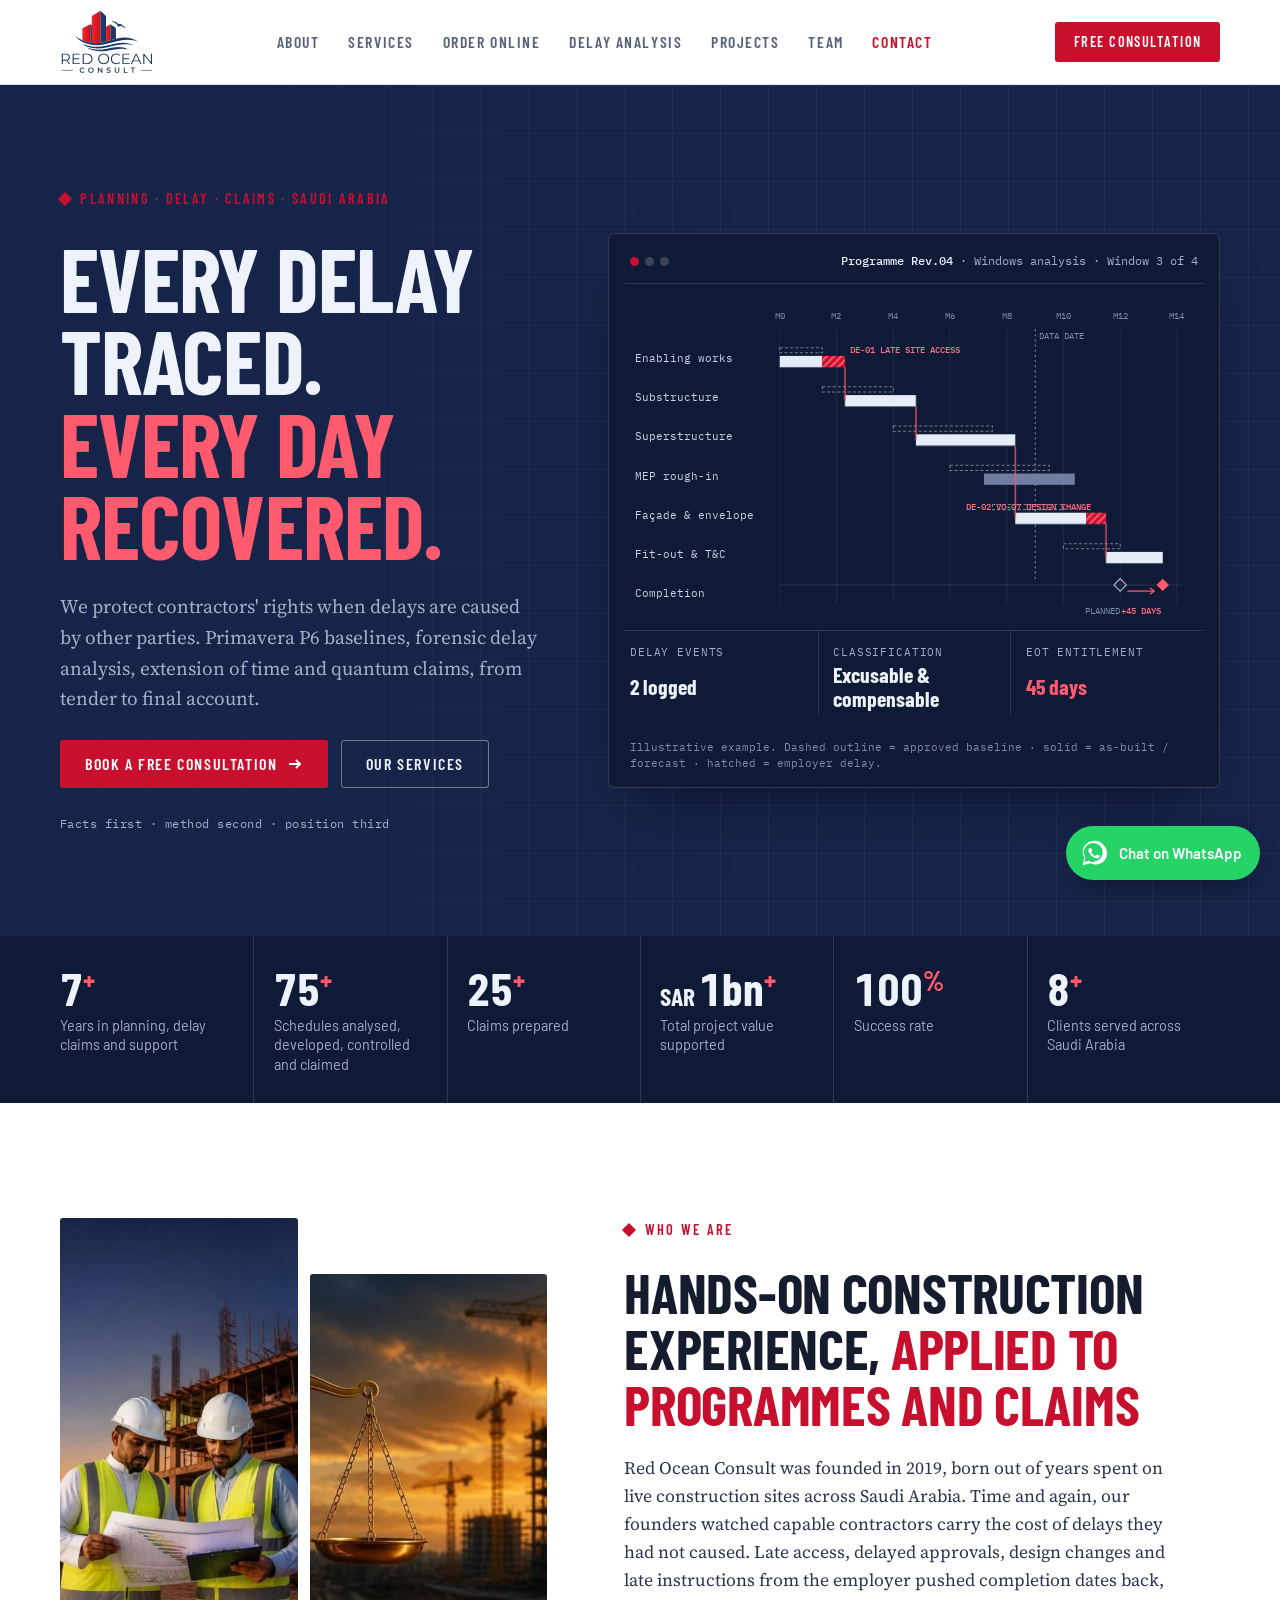
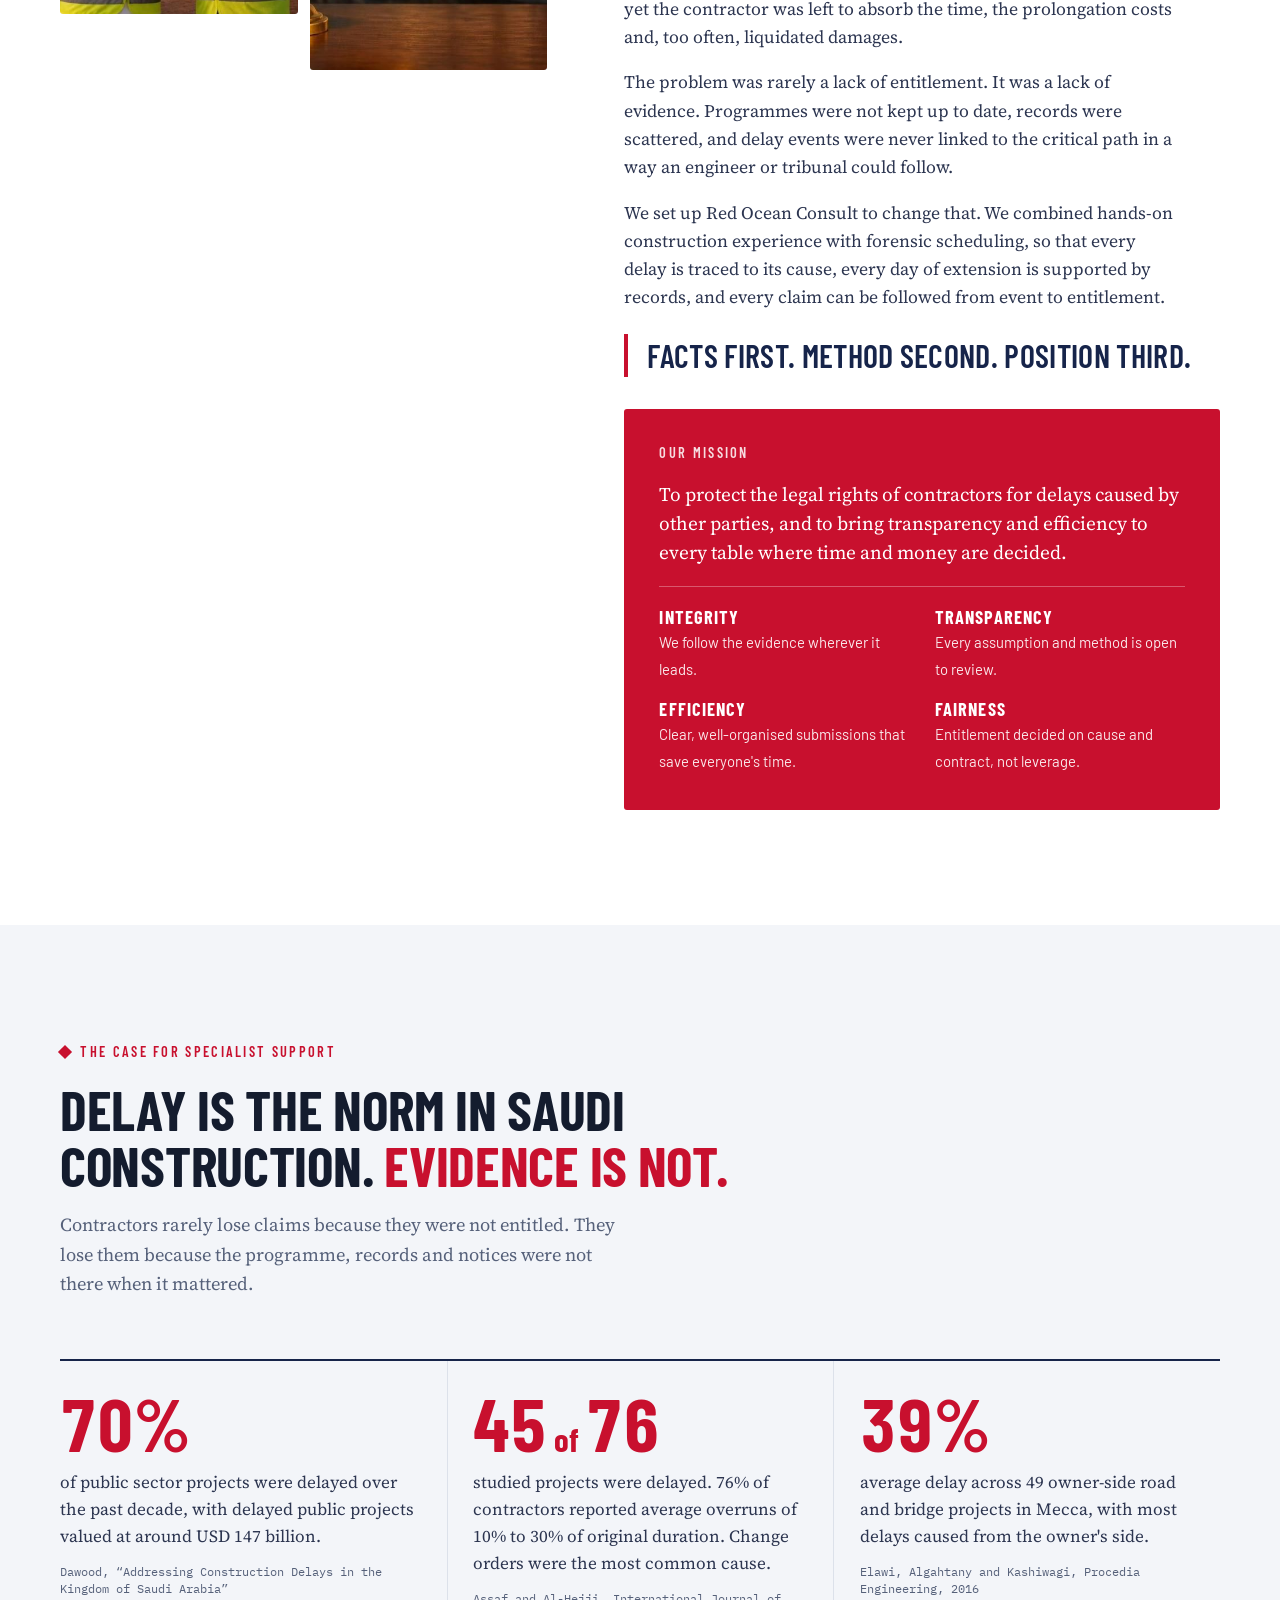
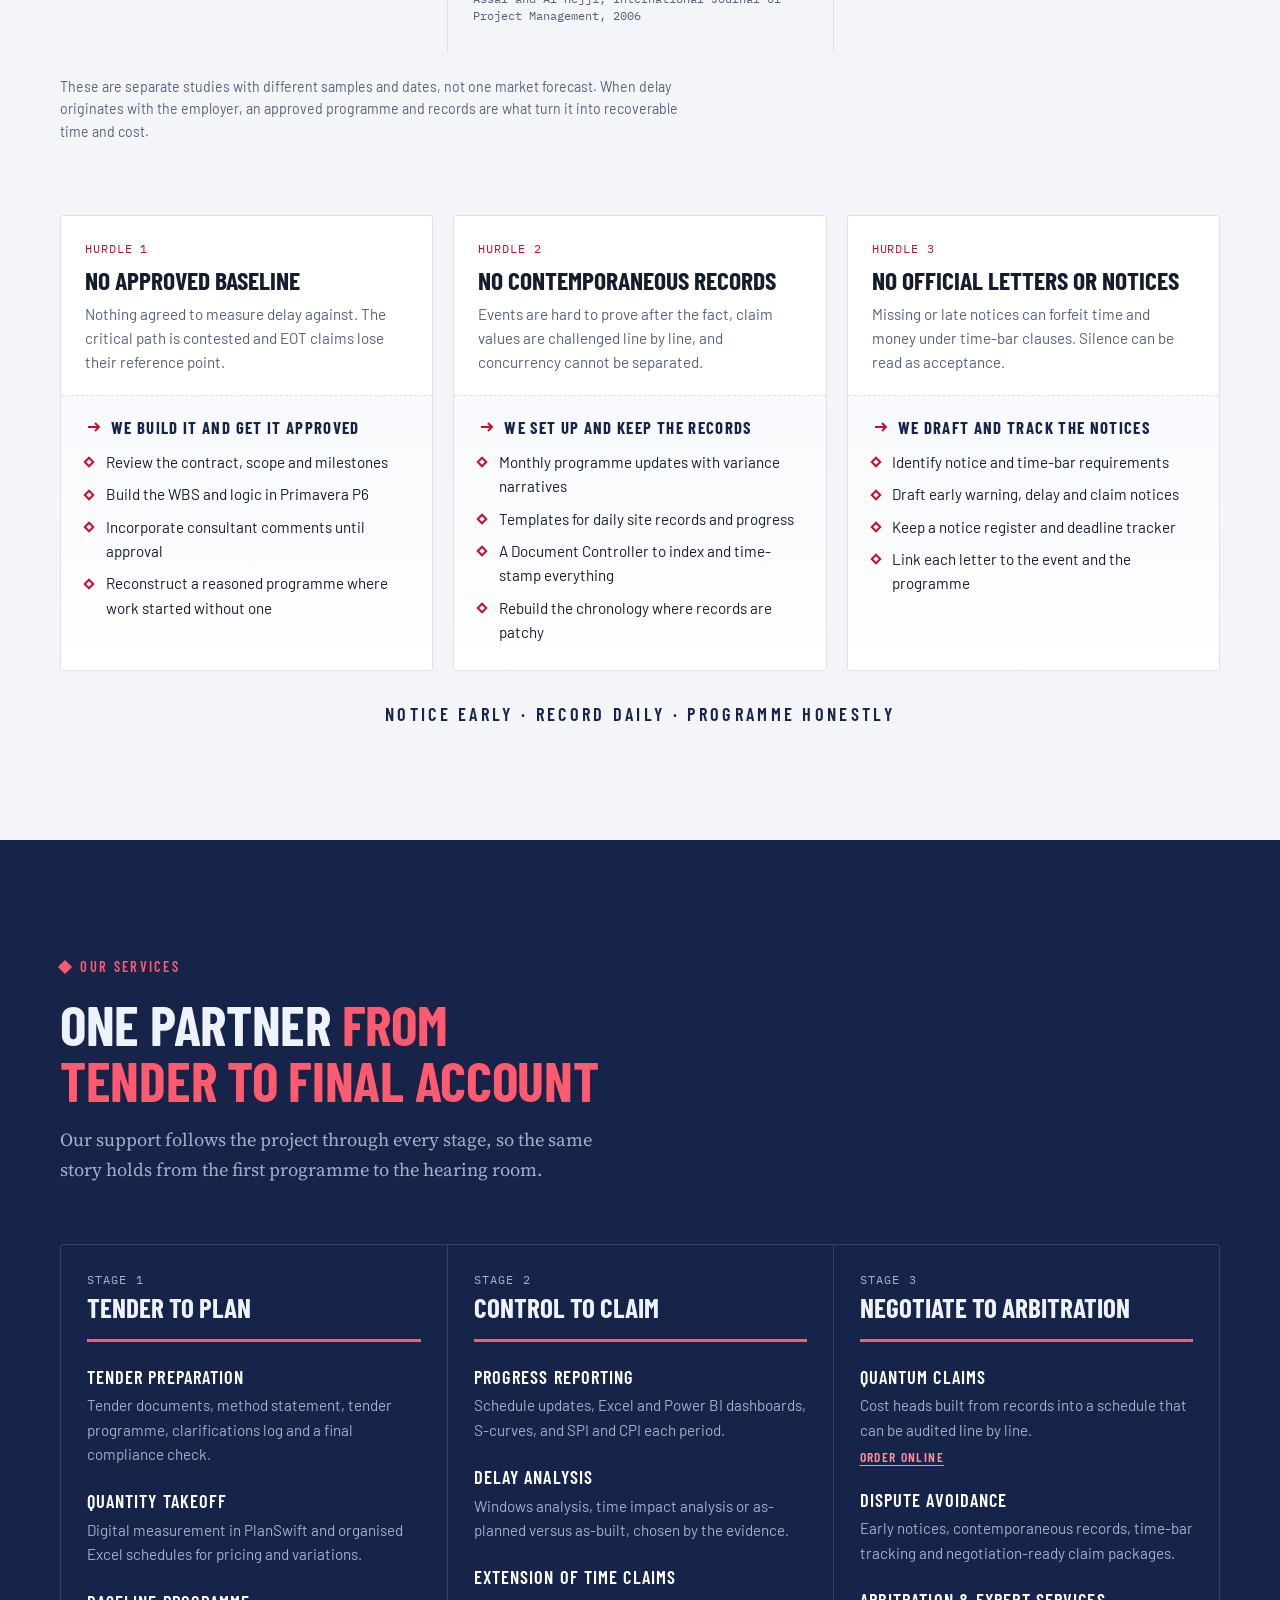
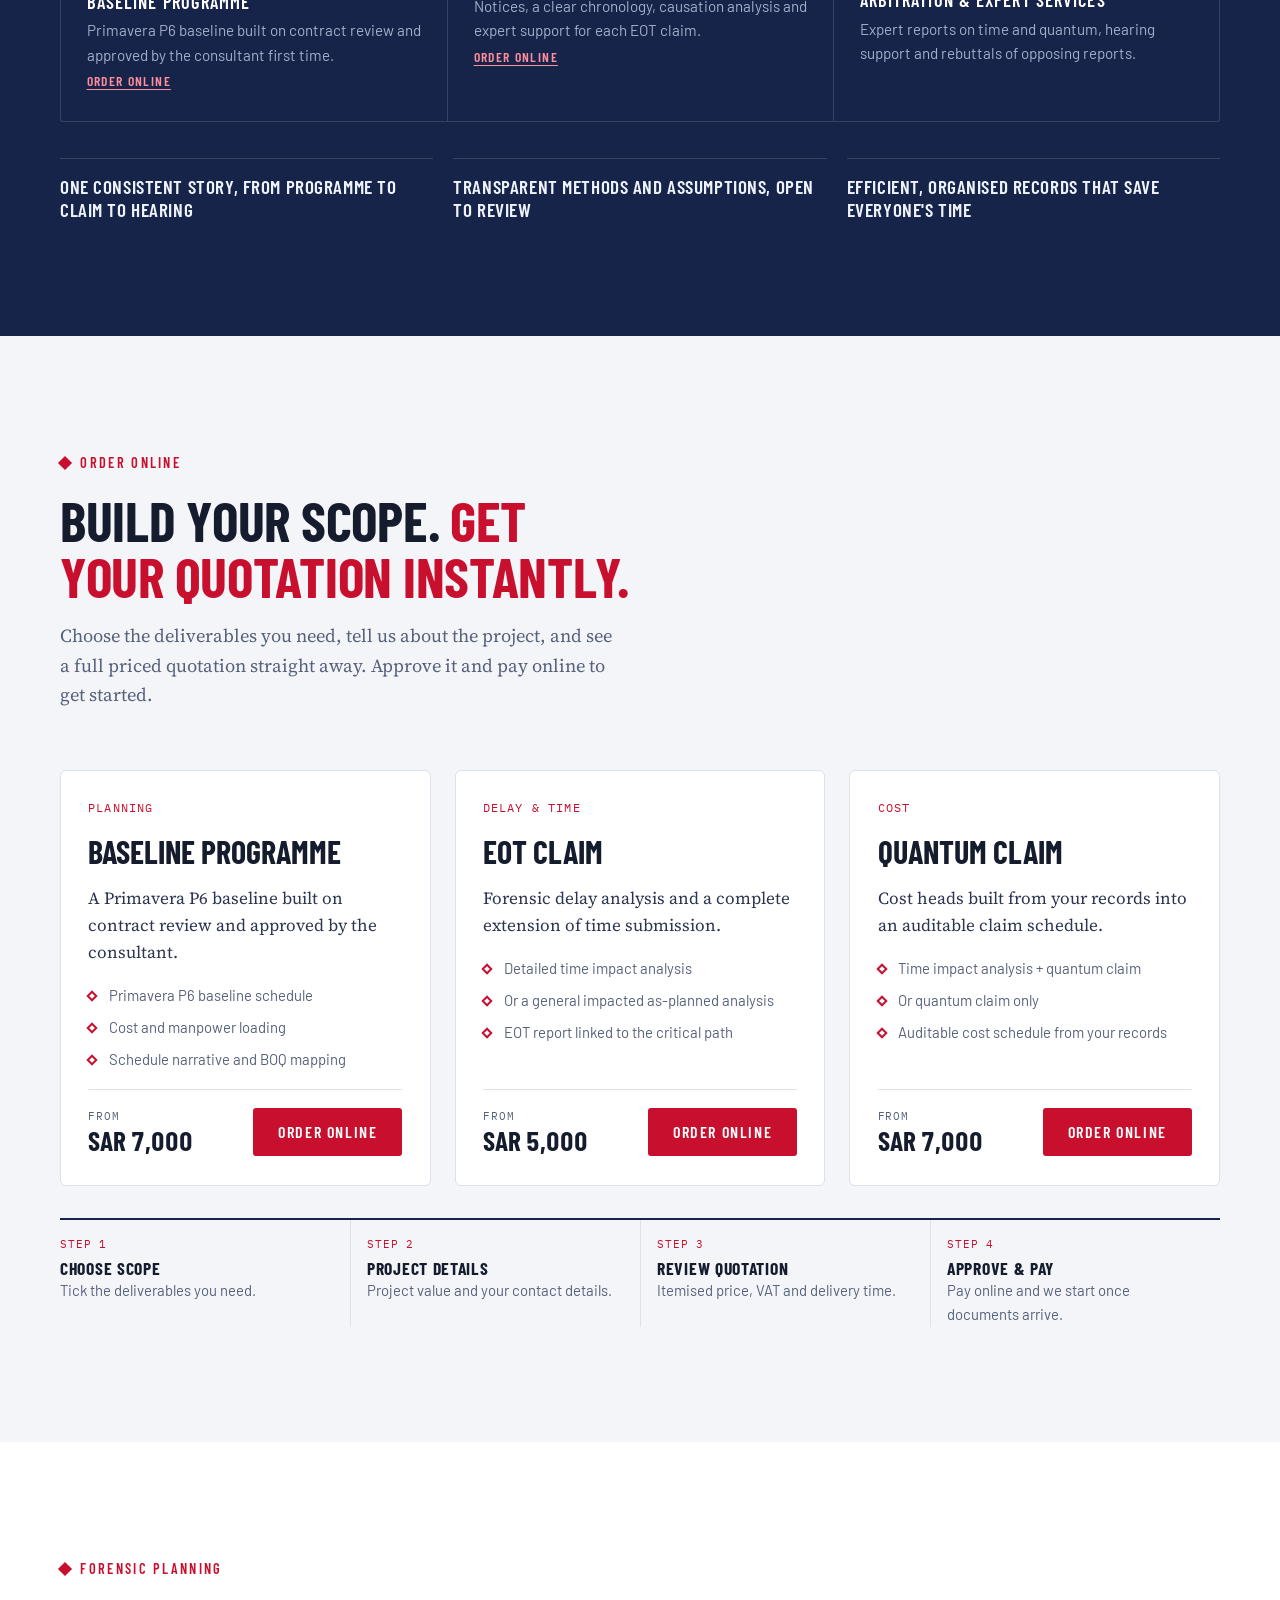
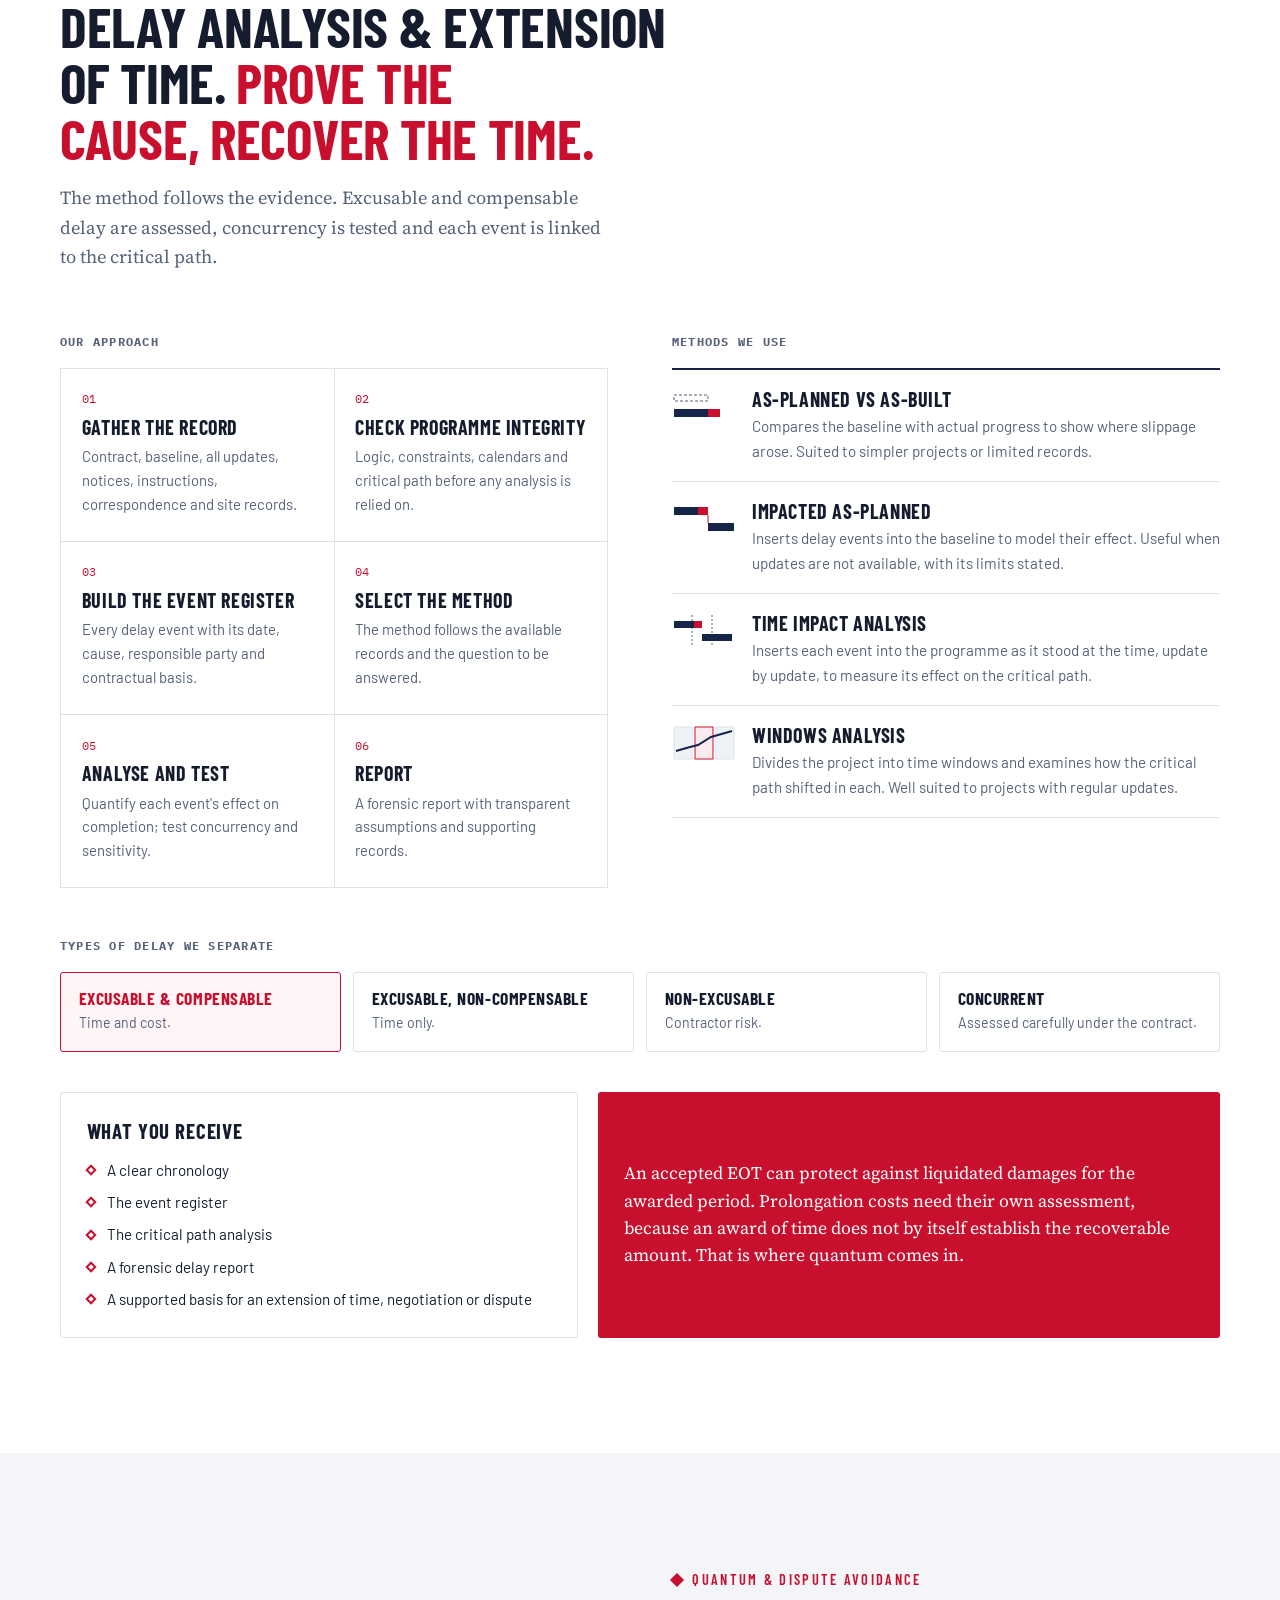
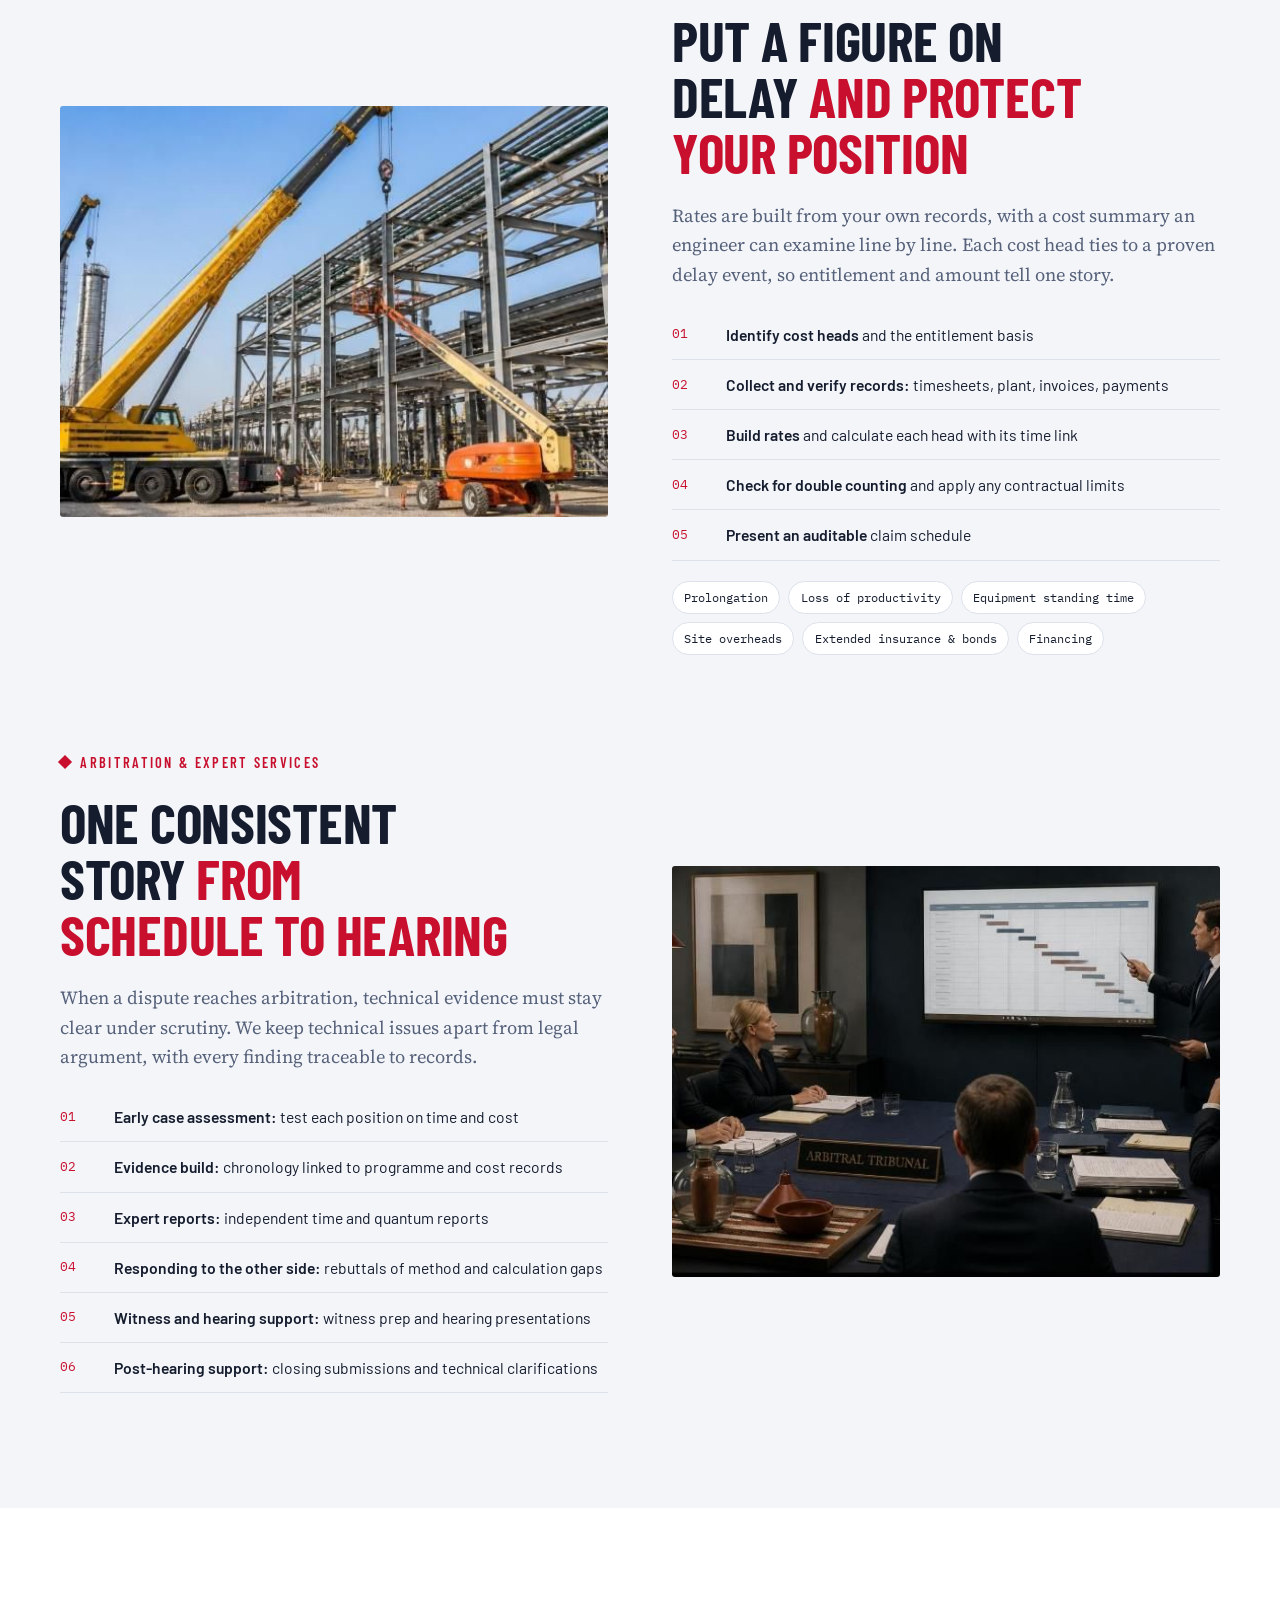
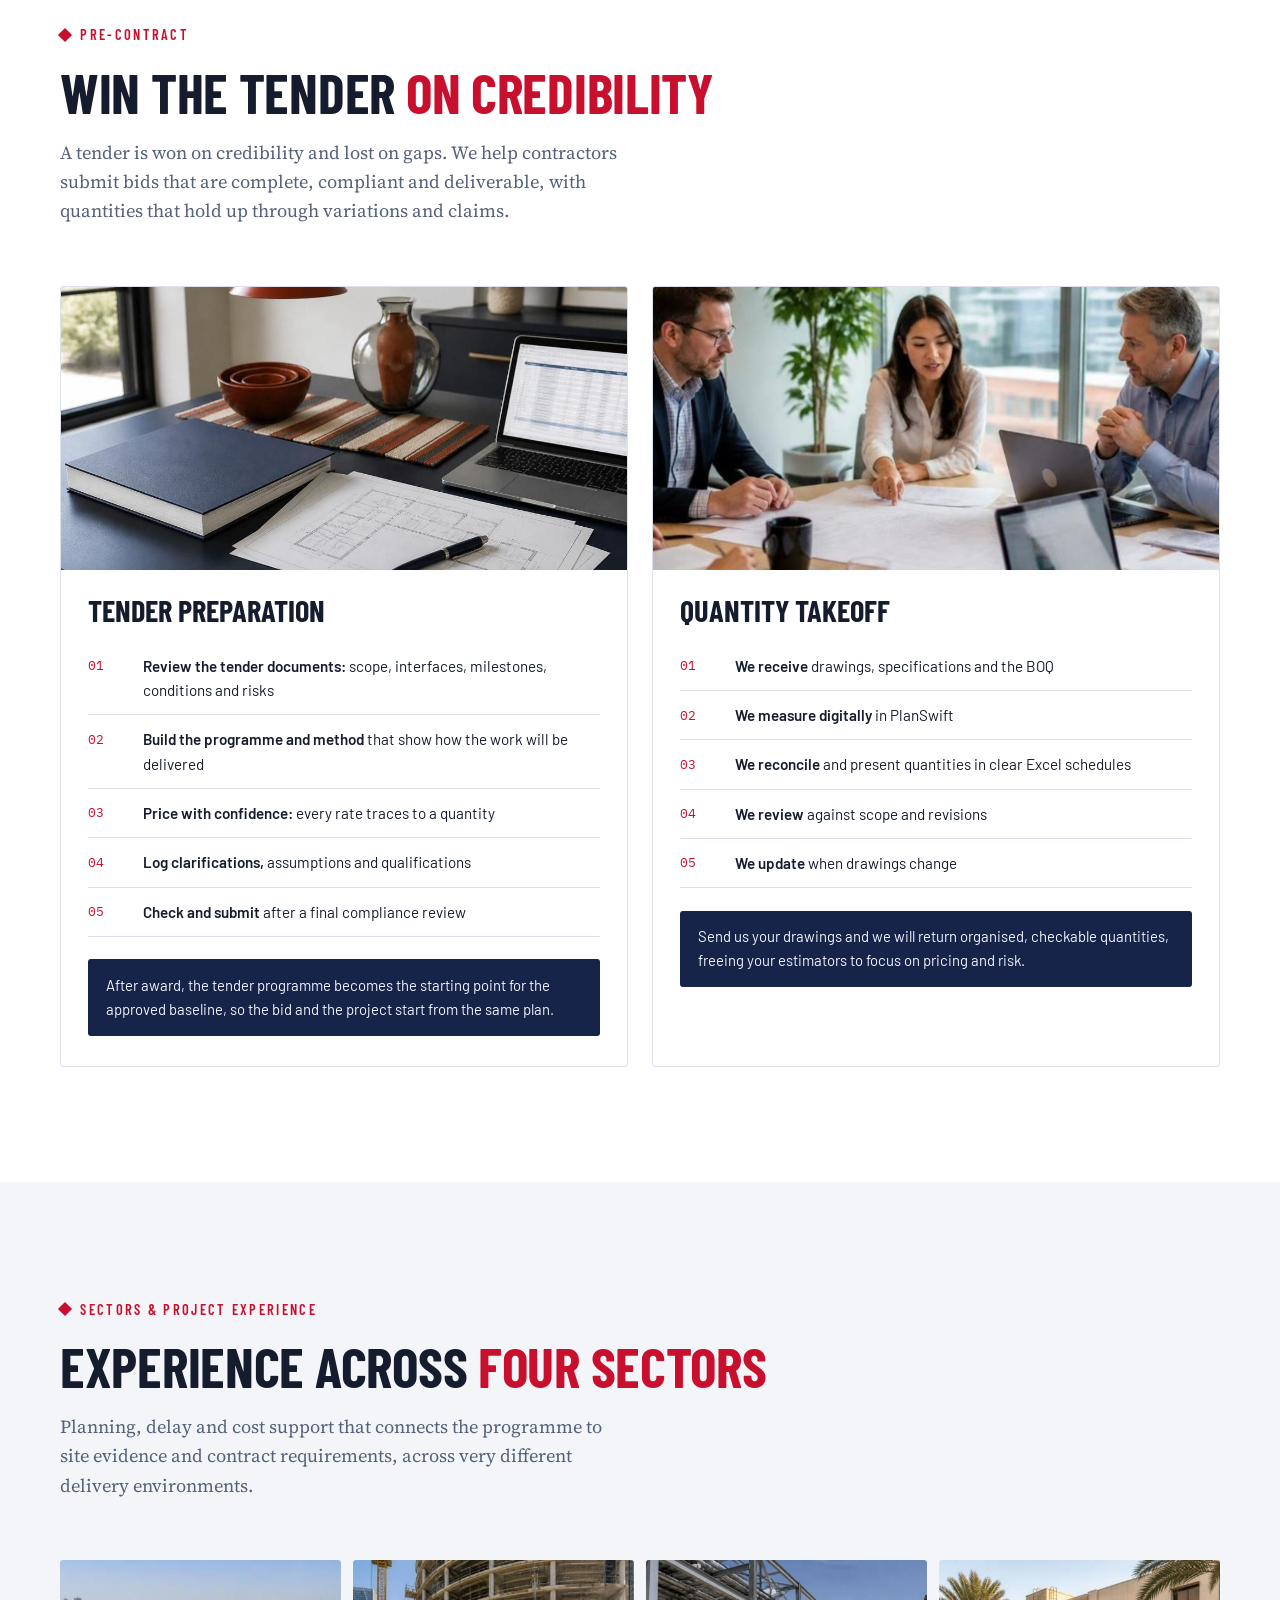
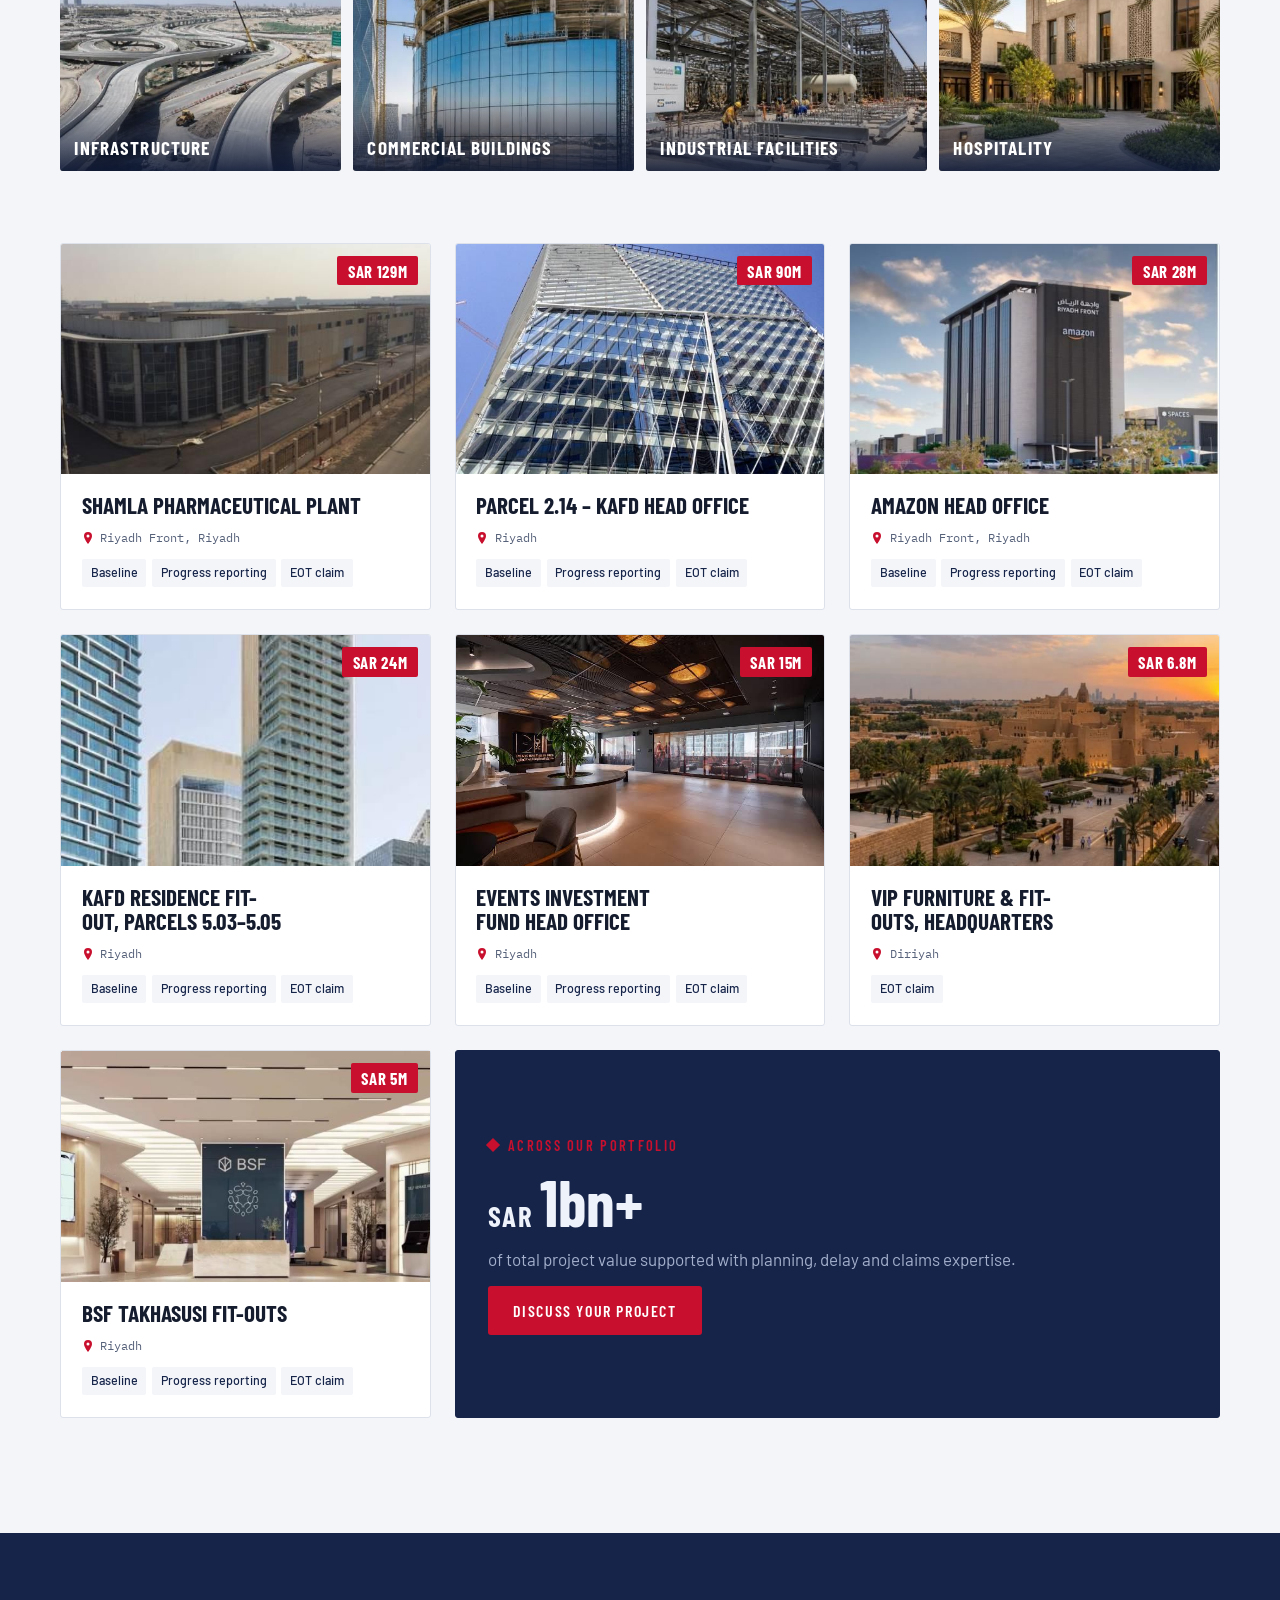
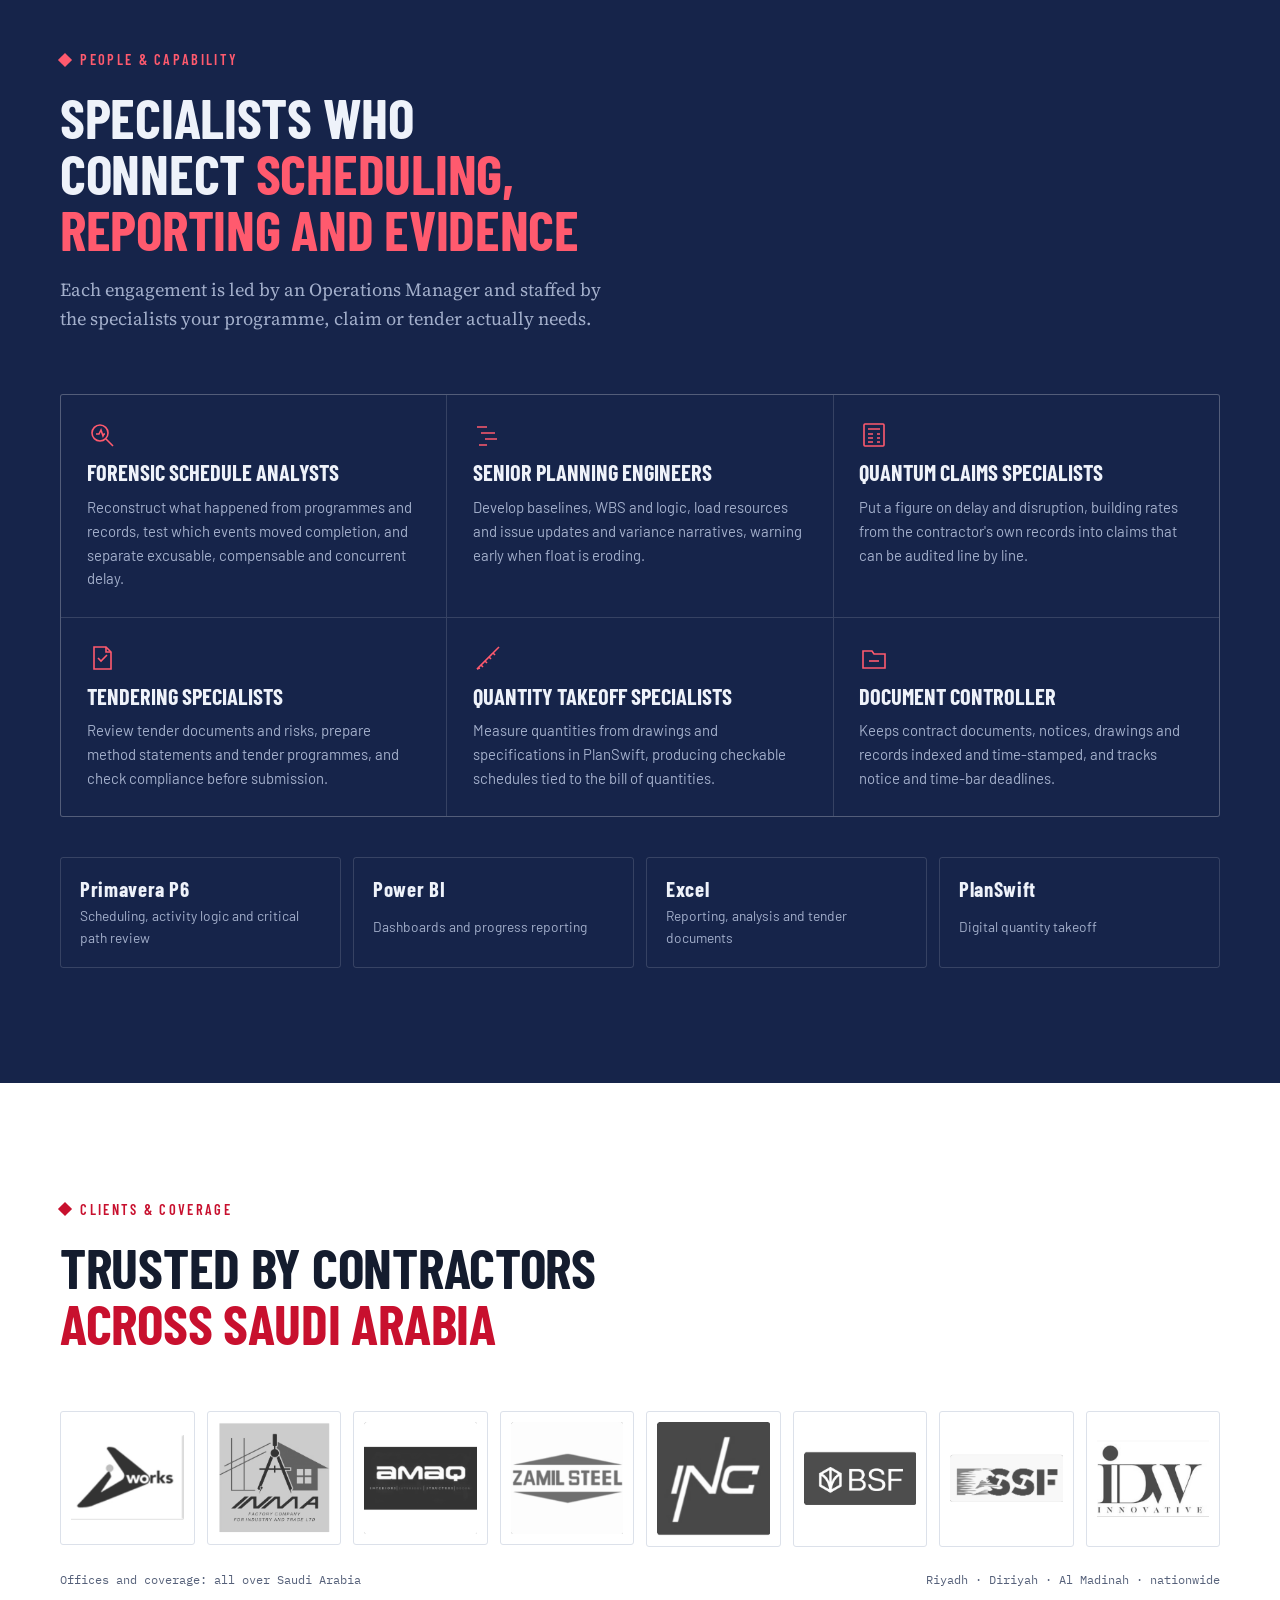
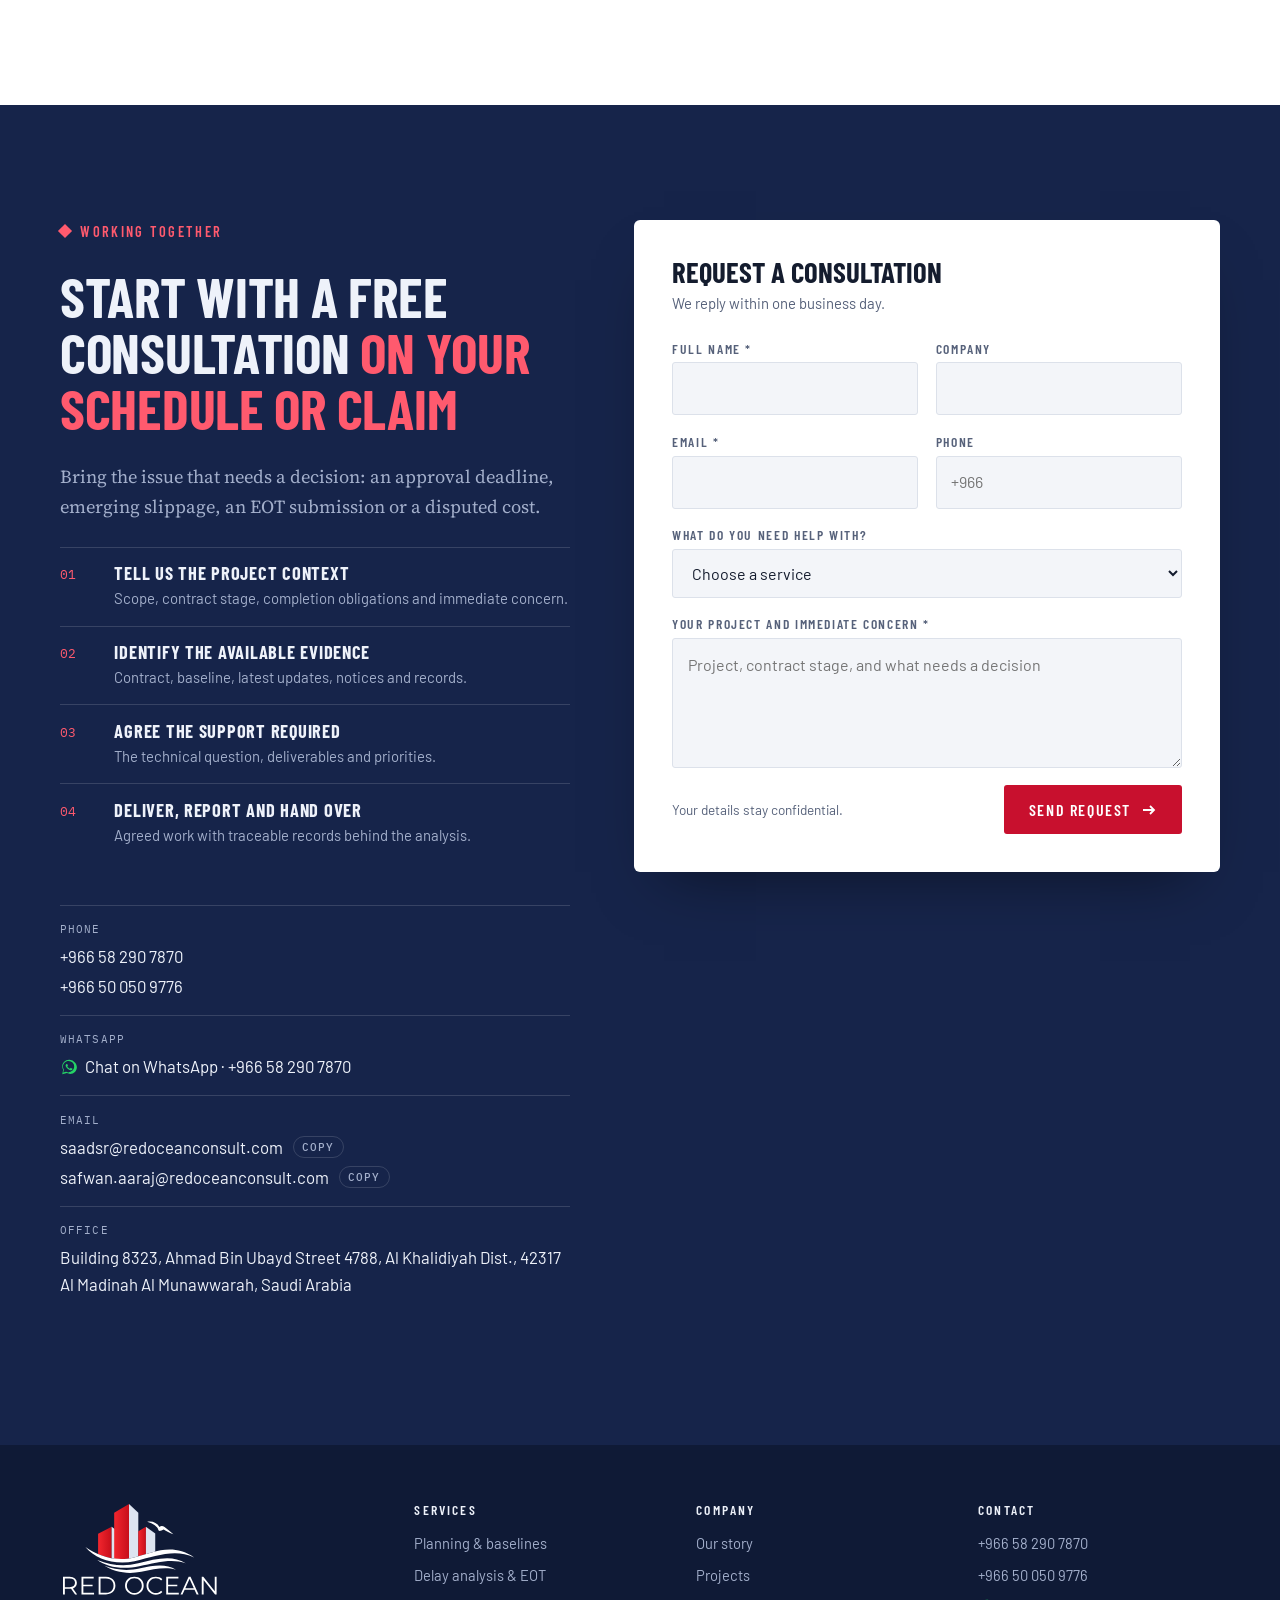
==== commit 3f0f7b15: "Add WhatsApp contact and improve desktop and mobile layout - Floating WhatsApp button plus WhatsApp " ====
--- a/index.html
+++ b/index.html
@@ -20,7 +20,7 @@
 <link rel="preconnect" href="https://fonts.gstatic.com" crossorigin>
 <link rel="stylesheet" href="https://fonts.googleapis.com/css2?family=Barlow+Condensed:wght@500;600;700&family=Barlow:wght@400;500;600&family=Source+Serif+4:opsz,wght@8..60,400;8..60,600&family=IBM+Plex+Mono:wght@400;500&display=swap">
 <script type="application/ld+json">
-{"@context":"https://schema.org","@type":"ProfessionalService","name":"Red Ocean Consult","url":"https://www.redoceanconsult.com","logo":"https://www.redoceanconsult.com/assets/img/logo.png","slogan":"Every delay traced. Every day recovered.","foundingDate":"2019","email":"saadsr@redoceanconsult.com","telephone":["+966582907870","+966500509776"],"areaServed":"Saudi Arabia","address":{"@type":"PostalAddress","streetAddress":"Building 8323, Ahmad Bin Ubayd Street 4788, Al Khalidiyah Dist.","postalCode":"42317","addressLocality":"Al Madinah Al Munawwarah","addressCountry":"SA"}}
+{"@context":"https://schema.org","@type":"ProfessionalService","name":"Red Ocean Consult","url":"https://www.redoceanconsult.com","logo":"https://www.redoceanconsult.com/assets/img/logo.png","slogan":"Every delay traced. Every day recovered.","foundingDate":"2019","email":"saadsr@redoceanconsult.com","telephone":["+966582907870","+966500509776"],"areaServed":"Saudi Arabia","sameAs":["https://wa.me/966582907870"],"address":{"@type":"PostalAddress","streetAddress":"Building 8323, Ahmad Bin Ubayd Street 4788, Al Khalidiyah Dist.","postalCode":"42317","addressLocality":"Al Madinah Al Munawwarah","addressCountry":"SA"}}
 </script>
 <style>
 /* Layout: a construction programme. Navy "programme" bands carry the Gantt signature; white and paper bands carry the evidence. Crimson marks delay, notices and the critical path. */
@@ -61,7 +61,7 @@
   -webkit-font-smoothing: antialiased;
 }
 body::before { content: ""; position: fixed; inset: 0 0 auto; height: env(safe-area-inset-top, 0px); z-index: 60; background: var(--white); }
-img { max-width: 100%; display: block; }
+img { max-width: 100%; height: auto; display: block; }
 svg { max-width: 100%; }
 a { color: inherit; }
 h1, h2, h3, h4 { margin: 0; text-wrap: balance; }
@@ -99,7 +99,9 @@
 .brand img { height: 66px; width: auto; }
 .nav-links { display: flex; gap: 1.8rem; list-style: none; }
 .nav-links a { text-decoration: none; font: 600 .98rem var(--f-display); letter-spacing: .1em; text-transform: uppercase; color: var(--slate); transition: color .2s; }
-.nav-links a:hover { color: var(--crimson); }
+.nav-links a:hover, .nav-links a.active { color: var(--crimson); }
+.site-header { transition: box-shadow .3s; }
+.site-header.scrolled { box-shadow: 0 8px 28px -14px rgba(22,36,74,.35); }
 .nav .btn { padding: .75rem 1.1rem; font-size: .9rem; }
 .menu-btn { display: none; background: none; border: 0; color: var(--navy); padding: .5rem; cursor: pointer; }
 .menu-btn svg { width: 28px; height: 28px; }
@@ -110,7 +112,7 @@
 /* Hero */
 .hero { background: var(--navy); color: var(--on-navy); position: relative; overflow: hidden; }
 .hero::before { content: ""; position: absolute; inset: 0; background-image: linear-gradient(var(--rule-dark) 1px, transparent 1px), linear-gradient(90deg, var(--rule-dark) 1px, transparent 1px); background-size: 48px 48px; opacity: .35; mask-image: linear-gradient(90deg, transparent, #000 60%); -webkit-mask-image: linear-gradient(90deg, transparent, #000 60%); pointer-events: none; }
-.hero-grid { position: relative; display: grid; grid-template-columns: minmax(0, 1fr) minmax(0, 1.08fr); gap: clamp(2rem, 5vw, 4.5rem); align-items: center; padding-block: clamp(3.5rem, 8vw, 6.5rem); }
+.hero-grid { position: relative; display: grid; grid-template-columns: minmax(0, .95fr) minmax(0, 1.2fr); gap: clamp(2rem, 5vw, 4.5rem); align-items: center; padding-block: clamp(3.5rem, 8vw, 6.5rem); }
 .hero-copy { display: grid; gap: 1.6rem; }
 .hero h1 { font-family: var(--f-display); font-weight: 700; font-size: var(--s-hero); line-height: .92; text-transform: uppercase; letter-spacing: -.01em; }
 .hero h1 span { display: block; }
@@ -120,7 +122,7 @@
 .hero-meta { font-family: var(--f-data); font-size: .78rem; color: var(--on-navy-mute); letter-spacing: .04em; }
 
 /* Gantt signature */
-.programme { background: var(--navy-deep); border: 1px solid var(--rule-dark); border-radius: 6px; padding: 1rem 1rem .9rem; box-shadow: 0 30px 60px -30px rgba(0,0,0,.6); min-width: 0; }
+.programme { margin: 0; background: var(--navy-deep); border: 1px solid var(--rule-dark); border-radius: 6px; padding: 1rem 1rem .9rem; box-shadow: 0 30px 60px -30px rgba(0,0,0,.6); min-width: 0; }
 .programme-top { display: flex; justify-content: space-between; align-items: center; gap: 1rem; padding: .1rem .3rem .8rem; border-bottom: 1px solid var(--rule-dark); font-family: var(--f-data); font-size: .72rem; color: var(--on-navy-mute); flex-wrap: wrap; }
 .programme-top b { color: var(--on-navy); font-weight: 500; }
 .dots { display: flex; gap: 6px; }
@@ -276,7 +278,7 @@
 .project-loc svg { width: 12px; height: 12px; color: var(--crimson); flex: none; }
 .scope { display: flex; flex-wrap: wrap; gap: .35rem; list-style: none; }
 .scope li { font-size: .78rem; font-weight: 500; padding: .25rem .55rem; background: var(--paper); border-radius: 2px; color: var(--navy); }
-.project--total { background: var(--navy); color: var(--on-navy); border-color: var(--navy); display: grid; align-content: center; padding: 2rem; gap: .8rem; grid-template-rows: none; }
+.project--total { grid-column: span 2; background: var(--navy); color: var(--on-navy); border-color: var(--navy); display: grid; align-content: center; padding: 2rem; gap: .8rem; grid-template-rows: none; }
 .project--total b { font: 700 clamp(3rem, 5vw, 4rem)/1 var(--f-display); }
 .project--total b small { font-size: .45em; letter-spacing: .06em; margin-right: .2em; }
 .project--total p { color: var(--on-navy-mute); }
@@ -367,6 +369,7 @@
   .clients { grid-template-columns: repeat(4, minmax(0,1fr)); }
   .foot { grid-template-columns: repeat(2, minmax(0,1fr)); }
   .dtypes, .tools { grid-template-columns: repeat(2, minmax(0,1fr)); }
+  .project--total { grid-column: auto; }
 }
 @media (max-width: 680px) {
   .brand img { height: 54px; }
@@ -384,9 +387,37 @@
   .readout div + div { border-left: 0; padding-left: .3rem; border-top: 1px solid var(--rule-dark); }
   .readout div { grid-template-columns: 1fr auto; align-items: baseline; padding-block: .6rem; }
   .readout dd { font-size: 1.1rem; text-align: right; }
-  .story-photos img { aspect-ratio: 3/4; }
-  .story-photos img:last-child { margin-top: 2rem; }
+  .story-photos img { aspect-ratio: 4/5; }
+  .story-photos img:last-child { margin-top: 1.5rem; }
+  .hero-grid { padding-block: 2.5rem 3rem; gap: 2.5rem; }
+  .hero-cta .btn { flex: 1 1 100%; justify-content: center; }
+  .hero-meta { display: none; }
+  .band { padding-block: 3.75rem; }
+  .head { margin-bottom: 2rem; }
+  /* Swipeable rows instead of long stacks */
+  .projects, .team { display: flex; overflow-x: auto; scroll-snap-type: x mandatory; gap: 14px; margin-inline: -20px; padding: 0 20px 6px; scroll-padding-inline: 20px; background: none; border: 0; border-radius: 0; -webkit-overflow-scrolling: touch; scrollbar-width: none; }
+  .projects::-webkit-scrollbar, .team::-webkit-scrollbar { display: none; }
+  .projects > *, .team > * { flex: 0 0 84%; scroll-snap-align: start; }
+  .role { border: 1px solid var(--rule-dark); border-radius: var(--r); }
+  .swipe-hint { display: flex; align-items: center; gap: .5rem; margin-top: .9rem; font-family: var(--f-data); font-size: .72rem; letter-spacing: .06em; text-transform: uppercase; color: var(--slate); }
+  .band--navy .swipe-hint { color: var(--on-navy-mute); }
+  .swipe-hint::after { content: "→"; font-size: 1rem; animation: nudge 1.6s ease-in-out infinite; }
+  .wa-float { padding: .85rem; }
+  .wa-float span { display: none; }
 }
+@keyframes nudge { 0%, 100% { transform: none; } 50% { transform: translateX(5px); } }
+
+/* WhatsApp */
+.wa-float { position: fixed; z-index: 40; right: max(20px, calc(env(safe-area-inset-right, 0px) + 12px)); bottom: calc(20px + env(safe-area-inset-bottom, 0px)); display: inline-flex; align-items: center; gap: .6rem; background: #25D366; color: #fff; text-decoration: none; border-radius: 999px; padding: .75rem 1.15rem .75rem .8rem; font: 600 .95rem var(--f-ui); box-shadow: 0 12px 28px -10px rgba(0,0,0,.45); transition: transform .2s, box-shadow .2s; }
+.wa-float:hover { transform: translateY(-2px); box-shadow: 0 16px 32px -10px rgba(0,0,0,.5); }
+.wa-float svg { width: 30px; height: 30px; flex: none; }
+.wa-link { display: inline-flex; align-items: center; gap: .45rem; }
+.wa-link svg { width: 18px; height: 18px; color: #25D366; flex: none; }
+.swipe-hint { display: none; }
+
+/* Lift-in as sections scroll into view (content stays visible) */
+.lift { transform: translateY(26px); transition: transform .8s cubic-bezier(.2,.7,.2,1), box-shadow .25s, border-color .25s; }
+.lift.in { transform: none; }
 
 /* Order online */
 .order-grid { display: grid; grid-template-columns: repeat(3, minmax(0,1fr)); gap: 24px; }
@@ -473,6 +504,11 @@
 .bank div:last-child { border-bottom: 0; }
 .bank span { color: var(--slate); }
 .bank b { font-family: var(--f-data); font-weight: 500; overflow-wrap: anywhere; text-align: right; }
+.pp-box { width: 100%; max-width: 420px; min-height: 60px; }
+.pp-msg { width: 100%; max-width: 420px; background: #FCEBEE; color: #8E0F23; padding: .7rem 1rem; border-radius: 4px; font-size: .9rem; }
+.pay-alt { width: 100%; max-width: 480px; text-align: left; }
+.pay-alt summary { cursor: pointer; font-weight: 600; color: var(--navy); padding: .4rem 0; text-align: center; }
+.pay-alt .bank { margin-top: .6rem; }
 .wiz-foot { display: flex; align-items: center; justify-content: space-between; gap: 1rem; padding: 1rem 1.5rem; border-top: 1px solid var(--rule); background: var(--paper); flex-wrap: wrap; }
 .wiz-total small { display: block; font-family: var(--f-data); font-size: .68rem; text-transform: uppercase; letter-spacing: .08em; color: var(--slate); }
 .wiz-total b { font: 700 1.6rem/1 var(--f-display); font-variant-numeric: tabular-nums; }
@@ -1063,6 +1099,7 @@
         <a class="btn btn--red" href="#contact" style="justify-self:start">Discuss your project</a>
       </div>
     </div>
+    <p class="swipe-hint">Swipe to see all projects</p>
   </div>
 </section>
 
@@ -1106,6 +1143,7 @@
         <p>Keeps contract documents, notices, drawings and records indexed and time-stamped, and tracks notice and time-bar deadlines.</p>
       </div>
     </div>
+    <p class="swipe-hint">Swipe to see the whole team</p>
     <ul class="tools" aria-label="Tools used in delivery">
       <li><b>Primavera P6</b><span>Scheduling, activity logic and critical path review</span></li>
       <li><b>Power BI</b><span>Dashboards and progress reporting</span></li>
@@ -1155,6 +1193,10 @@
           <dd><a href="tel:+966582907870">+966 58 290 7870</a><a href="tel:+966500509776">+966 50 050 9776</a></dd>
         </div>
         <div class="cline">
+          <dt>WhatsApp</dt>
+          <dd><a class="wa-link" href="https://wa.me/966582907870?text=Hello%20Red%20Ocean%20Consult%2C%20I%27d%20like%20to%20discuss%20my%20project." target="_blank" rel="noopener"><svg viewBox="0 0 32 32" aria-hidden="true"><path fill="currentColor" d="M16.04 3C9.4 3 4 8.36 4 14.97c0 2.11.56 4.17 1.62 5.99L4 29l8.25-2.16a12.1 12.1 0 0 0 5.79 1.47h.01C24.68 28.31 30 22.95 30 16.34 30 13.13 28.75 10.11 26.47 7.84A11.9 11.9 0 0 0 16.04 3Zm0 22.98h-.01a9.95 9.95 0 0 1-5.08-1.39l-.36-.22-4.9 1.28 1.31-4.77-.24-.38a9.86 9.86 0 0 1-1.52-5.28c0-5.48 4.48-9.94 9.99-9.94a9.9 9.9 0 0 1 7.06 2.92 9.84 9.84 0 0 1 2.92 7.03c0 5.49-4.48 9.75-9.16 9.75Zm5.48-7.43c-.3-.15-1.77-.87-2.04-.97-.27-.1-.47-.15-.67.15-.2.3-.77.97-.94 1.17-.17.2-.35.22-.65.07-.3-.15-1.27-.47-2.41-1.48-.89-.79-1.49-1.77-1.67-2.07-.17-.3-.02-.46.13-.61.14-.13.3-.35.45-.52.15-.17.2-.3.3-.5.1-.2.05-.37-.02-.52-.08-.15-.67-1.62-.92-2.22-.24-.58-.49-.5-.67-.51h-.57c-.2 0-.52.07-.8.37-.27.3-1.04 1.02-1.04 2.48 0 1.47 1.07 2.88 1.22 3.08.15.2 2.1 3.2 5.08 4.48.71.31 1.27.49 1.7.63.72.23 1.37.2 1.88.12.57-.09 1.77-.72 2.02-1.42.25-.7.25-1.29.17-1.42-.07-.12-.27-.2-.57-.35Z"/></svg>Chat on WhatsApp · +966 58 290 7870</a></dd>
+        </div>
+        <div class="cline">
           <dt>Email</dt>
           <dd>
             <span class="row"><a href="mailto:saadsr@redoceanconsult.com" id="em1">saadsr@redoceanconsult.com</a><button class="copy-btn" type="button" data-copy="saadsr@redoceanconsult.com" data-target="em1">Copy</button></span>
@@ -1251,6 +1293,7 @@
         <ul>
           <li><a href="tel:+966582907870">+966 58 290 7870</a></li>
           <li><a href="tel:+966500509776">+966 50 050 9776</a></li>
+          <li><a class="wa-link" href="https://wa.me/966582907870?text=Hello%20Red%20Ocean%20Consult%2C%20I%27d%20like%20to%20discuss%20my%20project." target="_blank" rel="noopener"><svg viewBox="0 0 32 32" aria-hidden="true"><path fill="currentColor" d="M16.04 3C9.4 3 4 8.36 4 14.97c0 2.11.56 4.17 1.62 5.99L4 29l8.25-2.16a12.1 12.1 0 0 0 5.79 1.47h.01C24.68 28.31 30 22.95 30 16.34 30 13.13 28.75 10.11 26.47 7.84A11.9 11.9 0 0 0 16.04 3Zm0 22.98h-.01a9.95 9.95 0 0 1-5.08-1.39l-.36-.22-4.9 1.28 1.31-4.77-.24-.38a9.86 9.86 0 0 1-1.52-5.28c0-5.48 4.48-9.94 9.99-9.94a9.9 9.9 0 0 1 7.06 2.92 9.84 9.84 0 0 1 2.92 7.03c0 5.49-4.48 9.75-9.16 9.75Zm5.48-7.43c-.3-.15-1.77-.87-2.04-.97-.27-.1-.47-.15-.67.15-.2.3-.77.97-.94 1.17-.17.2-.35.22-.65.07-.3-.15-1.27-.47-2.41-1.48-.89-.79-1.49-1.77-1.67-2.07-.17-.3-.02-.46.13-.61.14-.13.3-.35.45-.52.15-.17.2-.3.3-.5.1-.2.05-.37-.02-.52-.08-.15-.67-1.62-.92-2.22-.24-.58-.49-.5-.67-.51h-.57c-.2 0-.52.07-.8.37-.27.3-1.04 1.02-1.04 2.48 0 1.47 1.07 2.88 1.22 3.08.15.2 2.1 3.2 5.08 4.48.71.31 1.27.49 1.7.63.72.23 1.37.2 1.88.12.57-.09 1.77-.72 2.02-1.42.25-.7.25-1.29.17-1.42-.07-.12-.27-.2-.57-.35Z"/></svg>WhatsApp</a></li>
           <li><a href="mailto:saadsr@redoceanconsult.com">saadsr@redoceanconsult.com</a></li>
         </ul>
       </div>
@@ -1261,6 +1304,8 @@
     </div>
   </div>
 </footer>
+
+<a class="wa-float" href="https://wa.me/966582907870?text=Hello%20Red%20Ocean%20Consult%2C%20I%27d%20like%20to%20discuss%20my%20project." target="_blank" rel="noopener" aria-label="Chat with Red Ocean Consult on WhatsApp"><svg viewBox="0 0 32 32" aria-hidden="true"><path fill="currentColor" d="M16.04 3C9.4 3 4 8.36 4 14.97c0 2.11.56 4.17 1.62 5.99L4 29l8.25-2.16a12.1 12.1 0 0 0 5.79 1.47h.01C24.68 28.31 30 22.95 30 16.34 30 13.13 28.75 10.11 26.47 7.84A11.9 11.9 0 0 0 16.04 3Zm0 22.98h-.01a9.95 9.95 0 0 1-5.08-1.39l-.36-.22-4.9 1.28 1.31-4.77-.24-.38a9.86 9.86 0 0 1-1.52-5.28c0-5.48 4.48-9.94 9.99-9.94a9.9 9.9 0 0 1 7.06 2.92 9.84 9.84 0 0 1 2.92 7.03c0 5.49-4.48 9.75-9.16 9.75Zm5.48-7.43c-.3-.15-1.77-.87-2.04-.97-.27-.1-.47-.15-.67.15-.2.3-.77.97-.94 1.17-.17.2-.35.22-.65.07-.3-.15-1.27-.47-2.41-1.48-.89-.79-1.49-1.77-1.67-2.07-.17-.3-.02-.46.13-.61.14-.13.3-.35.45-.52.15-.17.2-.3.3-.5.1-.2.05-.37-.02-.52-.08-.15-.67-1.62-.92-2.22-.24-.58-.49-.5-.67-.51h-.57c-.2 0-.52.07-.8.37-.27.3-1.04 1.02-1.04 2.48 0 1.47 1.07 2.88 1.22 3.08.15.2 2.1 3.2 5.08 4.48.71.31 1.27.49 1.7.63.72.23 1.37.2 1.88.12.57-.09 1.77-.72 2.02-1.42.25-.7.25-1.29.17-1.42-.07-.12-.27-.2-.57-.35Z"/></svg><span>Chat on WhatsApp</span></a>
 
 <dialog class="wiz" id="wiz" aria-labelledby="wiz-title">
   <div class="wiz-head">
@@ -1278,6 +1323,35 @@
 <script>
 (function () {
   document.getElementById('year').textContent = new Date().getFullYear();
+
+  // Header shadow + current section in the menu
+  var header = document.querySelector('.site-header');
+  var onScroll = function () { header.classList.toggle('scrolled', window.scrollY > 8); };
+  window.addEventListener('scroll', onScroll, { passive: true }); onScroll();
+  if ('IntersectionObserver' in window) {
+    var links = {};
+    document.querySelectorAll('.nav-links a').forEach(function (a) { links[a.getAttribute('href').slice(1)] = a; });
+    var spy = new IntersectionObserver(function (entries) {
+      entries.forEach(function (en) {
+        if (!en.isIntersecting || !links[en.target.id]) return;
+        Object.keys(links).forEach(function (k) { links[k].classList.toggle('active', k === en.target.id); });
+      });
+    }, { rootMargin: '-45% 0px -50% 0px' });
+    Object.keys(links).forEach(function (id) { var el = document.getElementById(id); if (el) spy.observe(el); });
+
+    // Gentle lift-in for blocks below the fold (they stay fully visible)
+    if (!window.matchMedia('(prefers-reduced-motion: reduce)').matches) {
+      var lifter = new IntersectionObserver(function (entries) {
+        entries.forEach(function (en) { if (en.isIntersecting) { en.target.classList.add('in'); lifter.unobserve(en.target); } });
+      }, { rootMargin: '0px 0px -8% 0px' });
+      document.querySelectorAll('.head, .stat, .pa-card, .stage, .pkg, .steps6 li, .method, .feature, .pre-card, .sector, .role, .clients li, .contact-side, form.enquiry').forEach(function (el, i) {
+        if (el.getBoundingClientRect().top < window.innerHeight) return;
+        el.classList.add('lift');
+        el.style.transitionDelay = (i % 3) * 70 + 'ms';
+        lifter.observe(el);
+      });
+    }
+  }
 
   var nav = document.querySelector('.nav'), menuBtn = document.getElementById('menu-btn');
   menuBtn.addEventListener('click', function () {
@@ -1407,17 +1481,63 @@
     }
     if (step === 3) {
       h += '<div class="done-box"><svg viewBox="0 0 64 64" fill="none" stroke="currentColor" stroke-width="2.5"><circle cx="32" cy="32" r="28"/><path d="M20 33l8 8 16-17"/></svg>';
-      if (result && result.paymentUrl) {
-        h += '<h3>Quotation approved</h3><p>Order reference <b class="mono">' + esc(result.ref) + '</b>. Complete your payment of <b>' + sar(result.total) + '</b> on the secure payment page.</p><a class="btn btn--red" href="' + esc(result.paymentUrl) + '" target="_blank" rel="noopener">Pay ' + sar(result.total) + ' now</a>';
-      } else if (result) {
-        h += '<h3>Quotation approved</h3><p>Order reference <b class="mono">' + esc(result.ref) + '</b>. Please transfer <b>' + sar(result.total) + '</b> to the account below. These details have also been emailed to you.</p><div class="bank">';
-        Object.keys(result.bank || {}).forEach(function (k) { h += '<div><span>' + esc(k) + '</span><b>' + esc(result.bank[k]) + '</b></div>'; });
-        h += '</div>';
+      if (result.paid) {
+        h += '<h3>Payment received</h3><p>Thank you. Your payment for order <b class="mono">' + esc(result.ref) + '</b> is complete and a receipt has been emailed to ' + esc(client.email) + '.</p>' +
+             '<p class="fineprint">PayPal transaction ' + esc(result.paid) + '. Our team will contact you within one business day to collect the contract, programme and records.</p></div>';
+      } else {
+        h += '<h3>Quotation approved</h3><p>Order reference <b class="mono">' + esc(result.ref) + '</b>. Total due <b>' + sar(result.total) + '</b>.</p>';
+        if (result.paypal) {
+          h += '<p class="fineprint">PayPal charges in US dollars: <b>USD ' + Number(result.paypal.usd).toLocaleString('en-US', { minimumFractionDigits: 2 }) + '</b> (fixed rate ' + esc(result.paypal.rate) + ' SAR = 1 USD). Pay with your PayPal account or any debit or credit card.</p>' +
+               '<div class="pp-box" id="pp-buttons"><p class="fineprint">Loading secure payment…</p></div><p class="pp-msg" id="pp-msg" role="alert" hidden></p>';
+        }
+        var bank = result.bank || {};
+        if (Object.keys(bank).length) {
+          h += (result.paypal ? '<details class="pay-alt"><summary>Prefer bank transfer?</summary>' : '<p>Please transfer the total to the account below. These details have also been emailed to you.</p>') + '<div class="bank">';
+          Object.keys(bank).forEach(function (k) { h += '<div><span>' + esc(k) + '</span><b>' + esc(bank[k]) + '</b></div>'; });
+          h += '</div>' + (result.paypal ? '</details>' : '');
+        }
+        if (!result.paypal && !Object.keys(bank).length) h += '<p>We will email you payment instructions within one business day.</p>';
+        h += '<p class="fineprint">Once payment is received, we will contact you to collect the contract, programme and records.</p></div>';
       }
-      h += '<p class="fineprint">Once payment is received, we will contact you to collect the contract, programme and records.</p></div>';
     }
     body.innerHTML = h;
     body.scrollTop = 0;
+    if (step === 3 && result.paypal && !result.paid) mountPayPal();
+  }
+  function post(url, data) {
+    return fetch(url, { method: 'POST', headers: { 'Content-Type': 'application/json' }, body: JSON.stringify(data) })
+      .then(function (r) { return r.json(); });
+  }
+  function ppMessage(text) { var m = document.getElementById('pp-msg'); if (m) { m.textContent = text; m.hidden = !text; } }
+  function mountPayPal() {
+    var box = document.getElementById('pp-buttons');
+    var go = function () {
+      box.innerHTML = '';
+      window.paypal.Buttons({
+        style: { layout: 'vertical', color: 'gold', shape: 'rect', label: 'pay' },
+        createOrder: function () {
+          ppMessage('');
+          return post('paypal.php', { action: 'create', ref: result.ref }).then(function (d) {
+            if (!d.ok) throw new Error(d.error); return d.id;
+          });
+        },
+        onApprove: function (data) {
+          ppMessage('Confirming your payment…');
+          return post('paypal.php', { action: 'capture', ref: result.ref, orderID: data.orderID }).then(function (d) {
+            if (d.ok) { result.paid = d.captureId; render(); }
+            else ppMessage(d.error || 'The payment was not completed. Please try again.');
+          });
+        },
+        onCancel: function () { ppMessage('Payment cancelled. You have not been charged. You can try again whenever you are ready.'); },
+        onError: function (err) { ppMessage((err && err.message) || 'PayPal is not available right now. Please try again or contact us.'); }
+      }).render('#pp-buttons');
+    };
+    if (window.paypal) return go();
+    var sdk = document.createElement('script');
+    sdk.src = 'https://www.paypal.com/sdk/js?client-id=' + encodeURIComponent(result.paypal.clientId) + '&currency=USD&intent=capture';
+    sdk.onload = go;
+    sdk.onerror = function () { box.innerHTML = ''; ppMessage('PayPal could not load. Check your connection or use the bank transfer option.'); };
+    document.head.appendChild(sdk);
   }
   function fld(k, label, type, ac) {
     return '<div class="field"><label for="w-' + k + '">' + label + '</label><input id="w-' + k + '" data-c="' + k + '" type="' + type + '" autocomplete="' + ac + '" value="' + esc(client[k] || '') + '"></div>';
@@ -1455,7 +1575,6 @@
           sending = false;
           if (!d.ok) return render(d.error || 'Your order could not be processed.');
           result = d; step = 3; render();
-          if (d.paymentUrl) setTimeout(function () { window.location.href = d.paymentUrl; }, 1800);
         })
         .catch(function () { sending = false; render('Online ordering is not available right now. Please email this quotation request to saadsr@redoceanconsult.com or call +966 58 290 7870.'); });
       return;
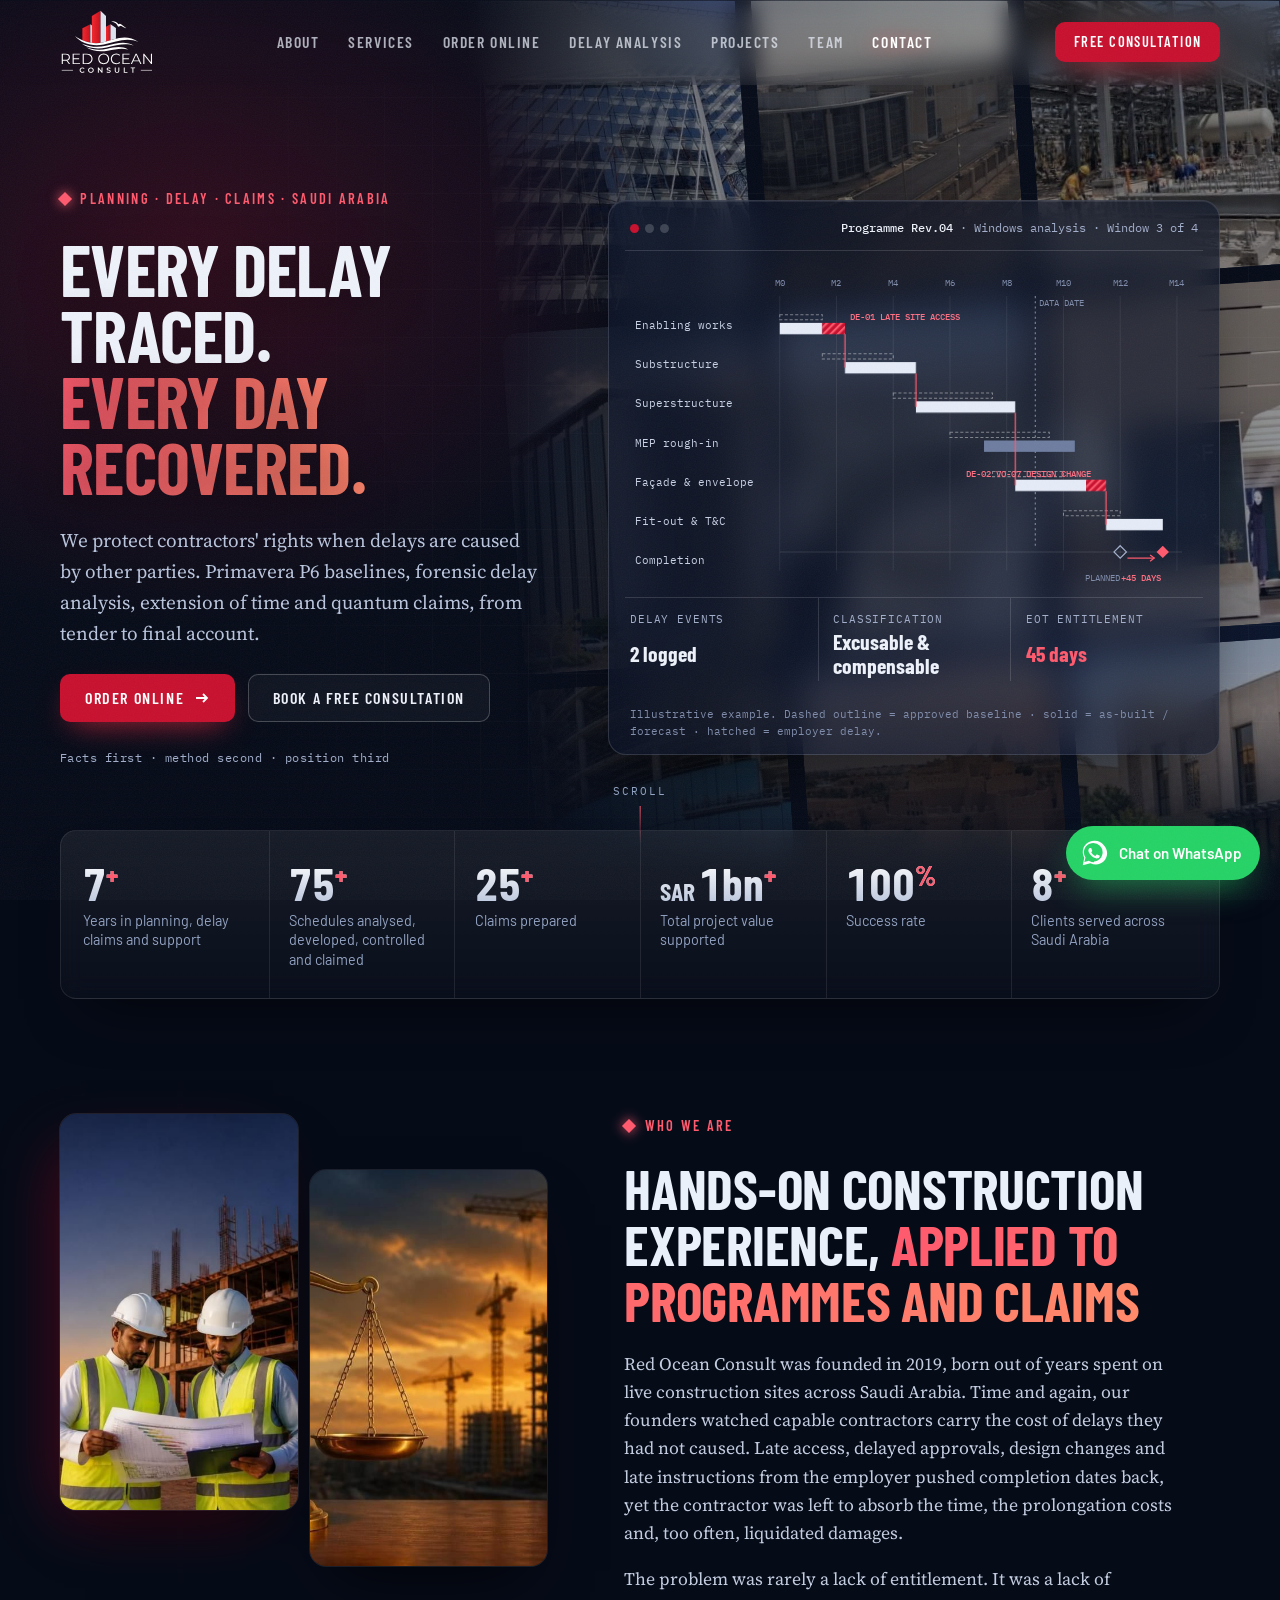
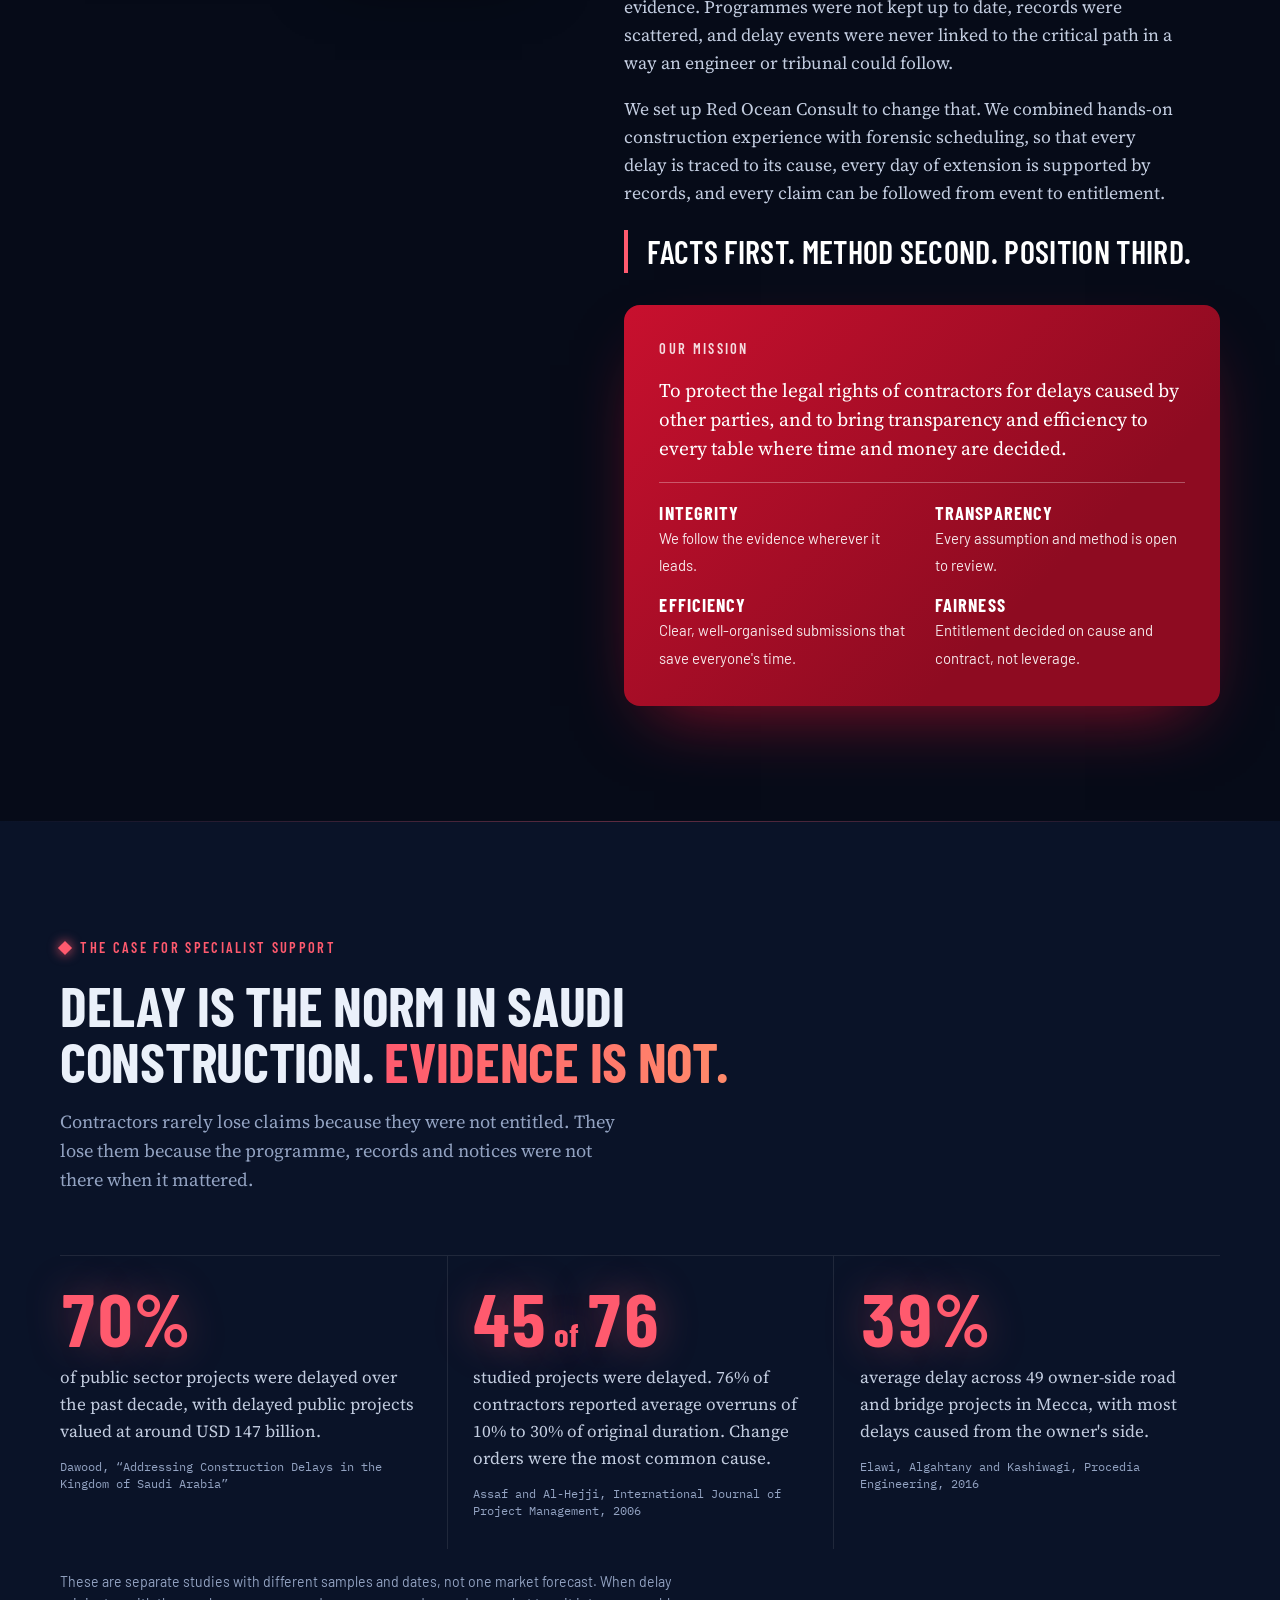
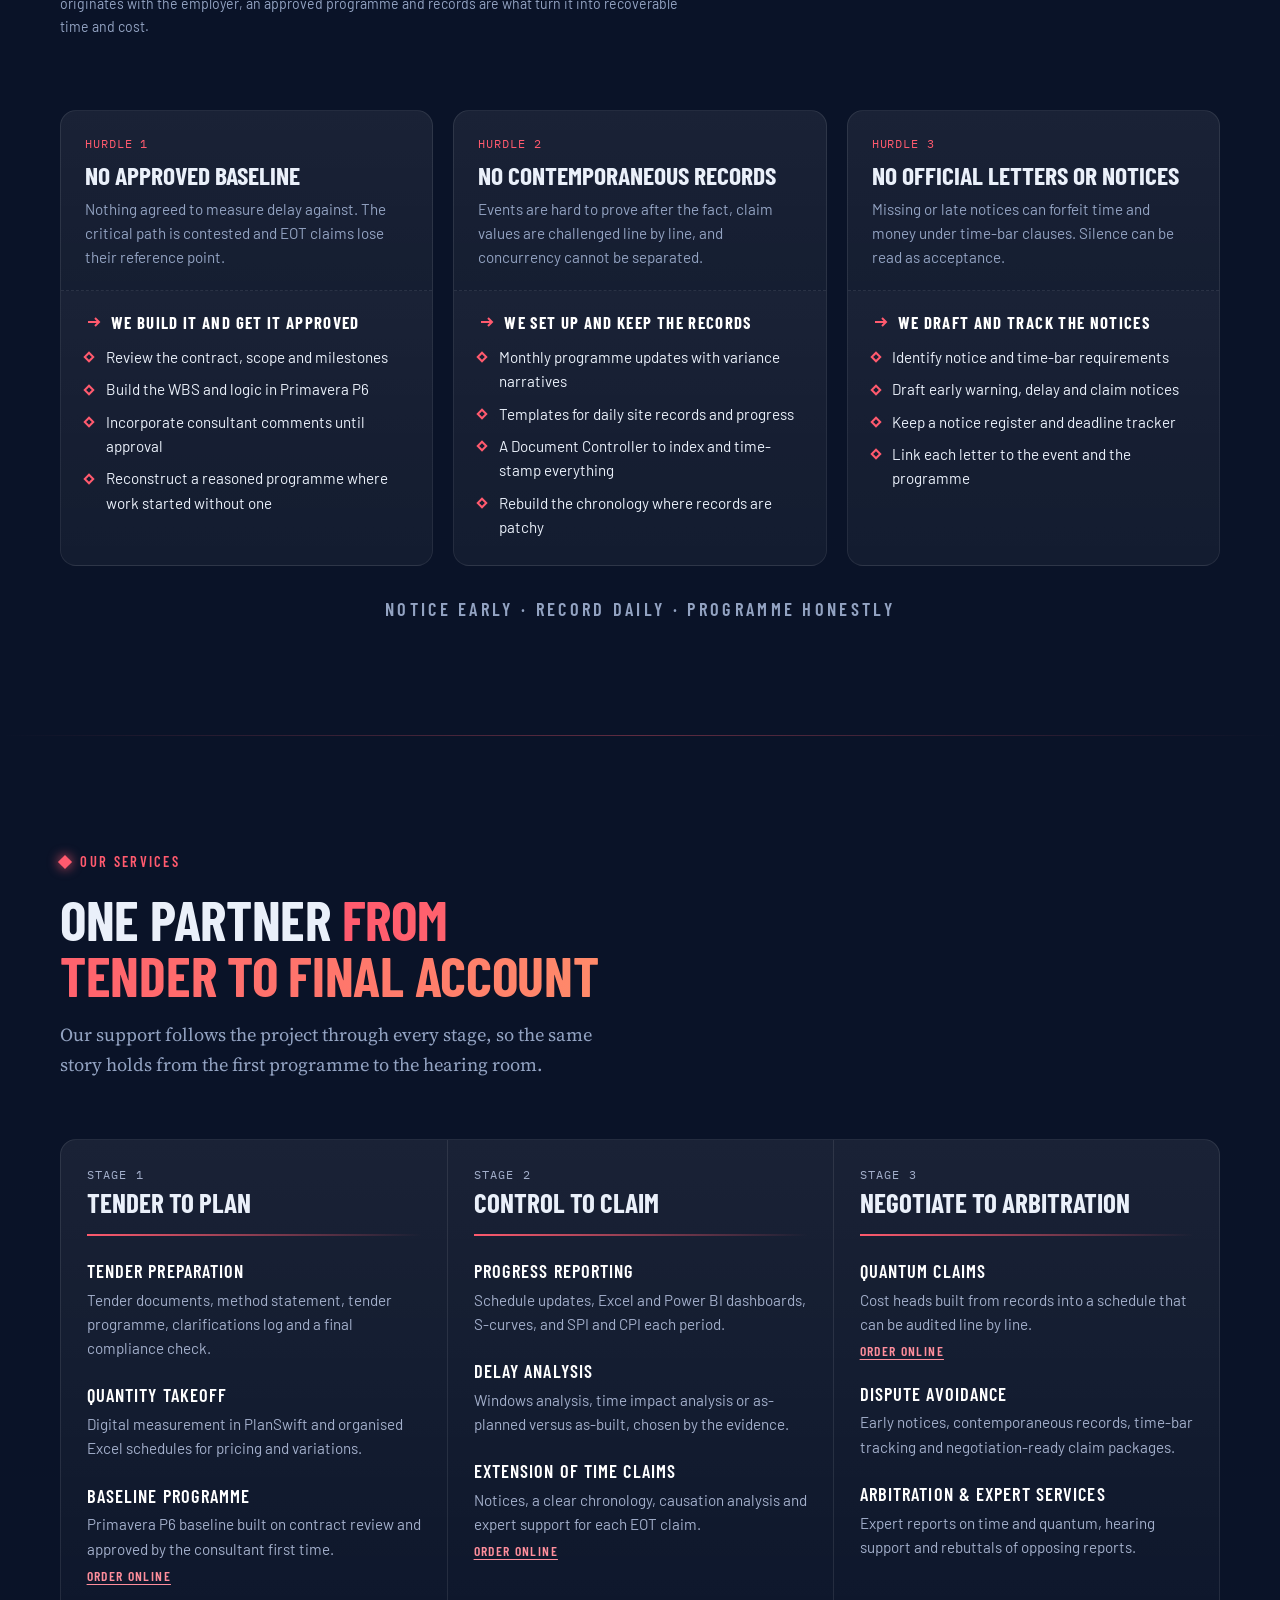
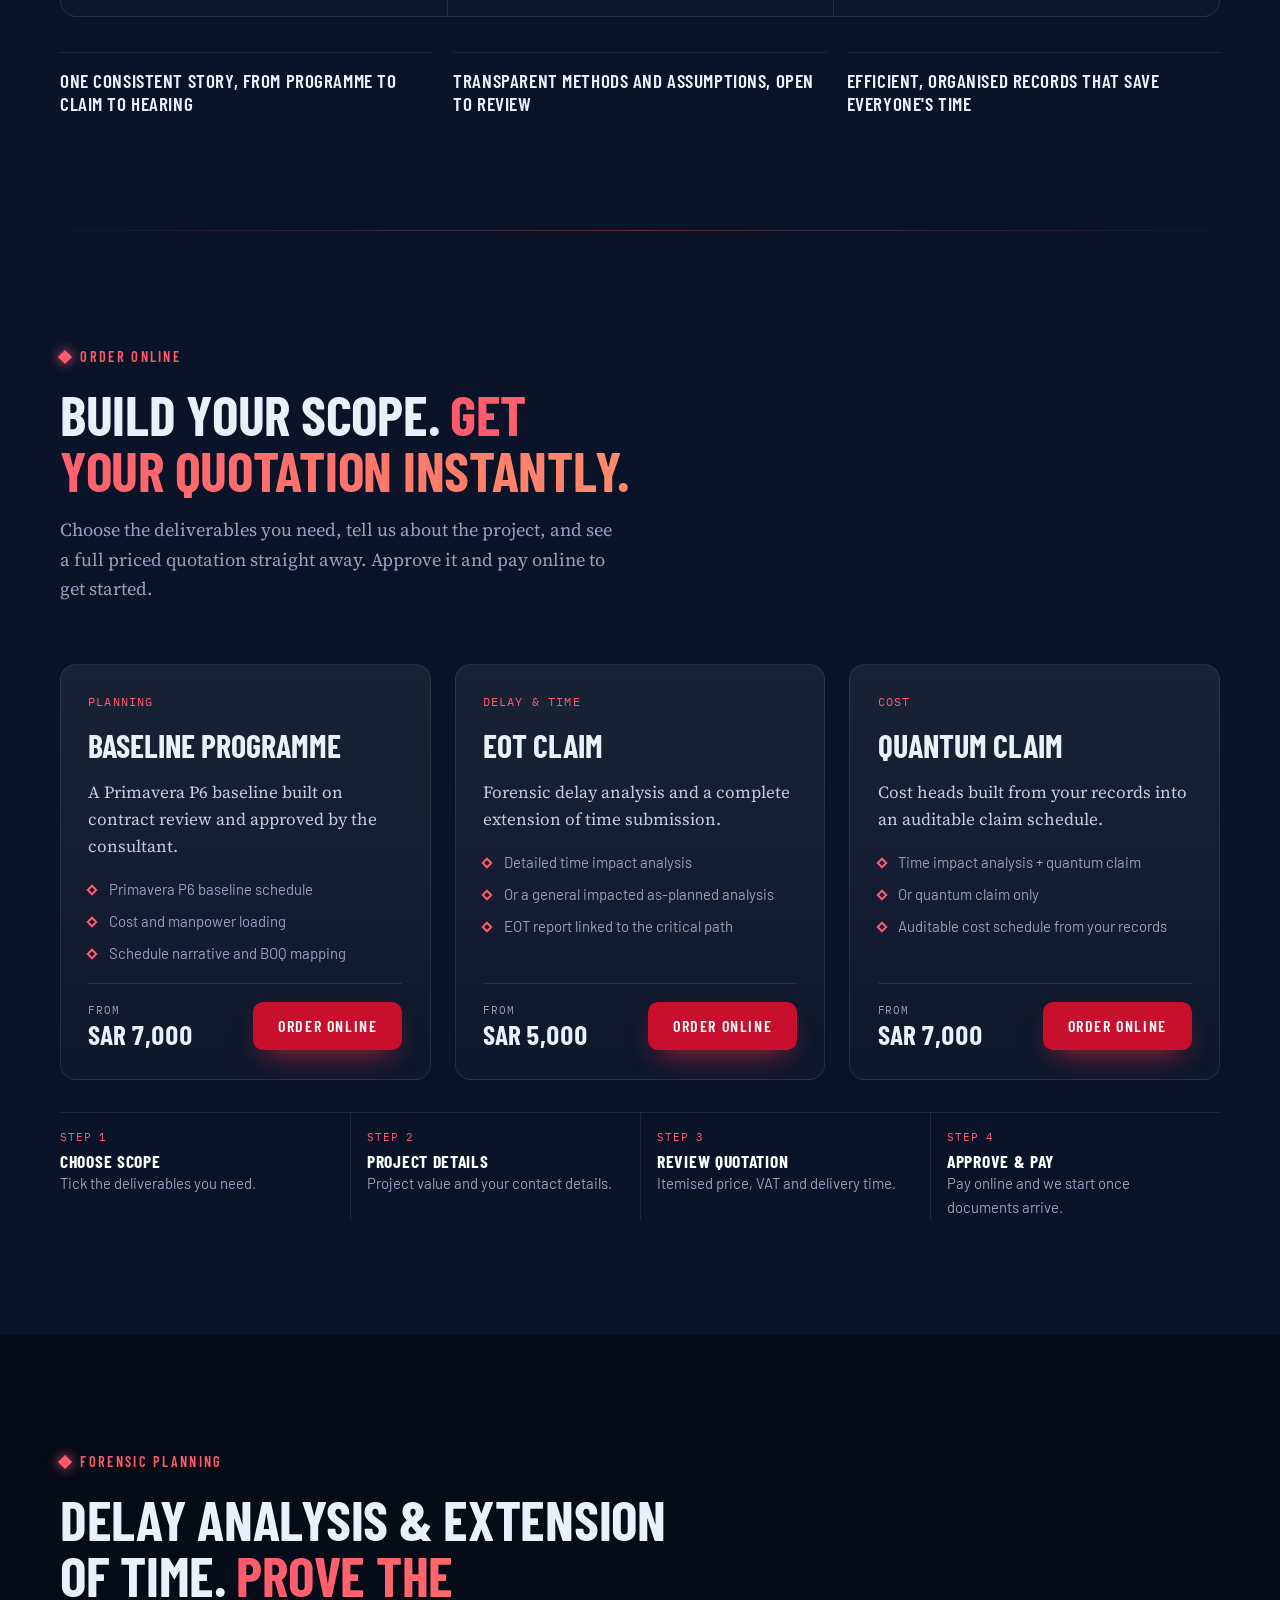
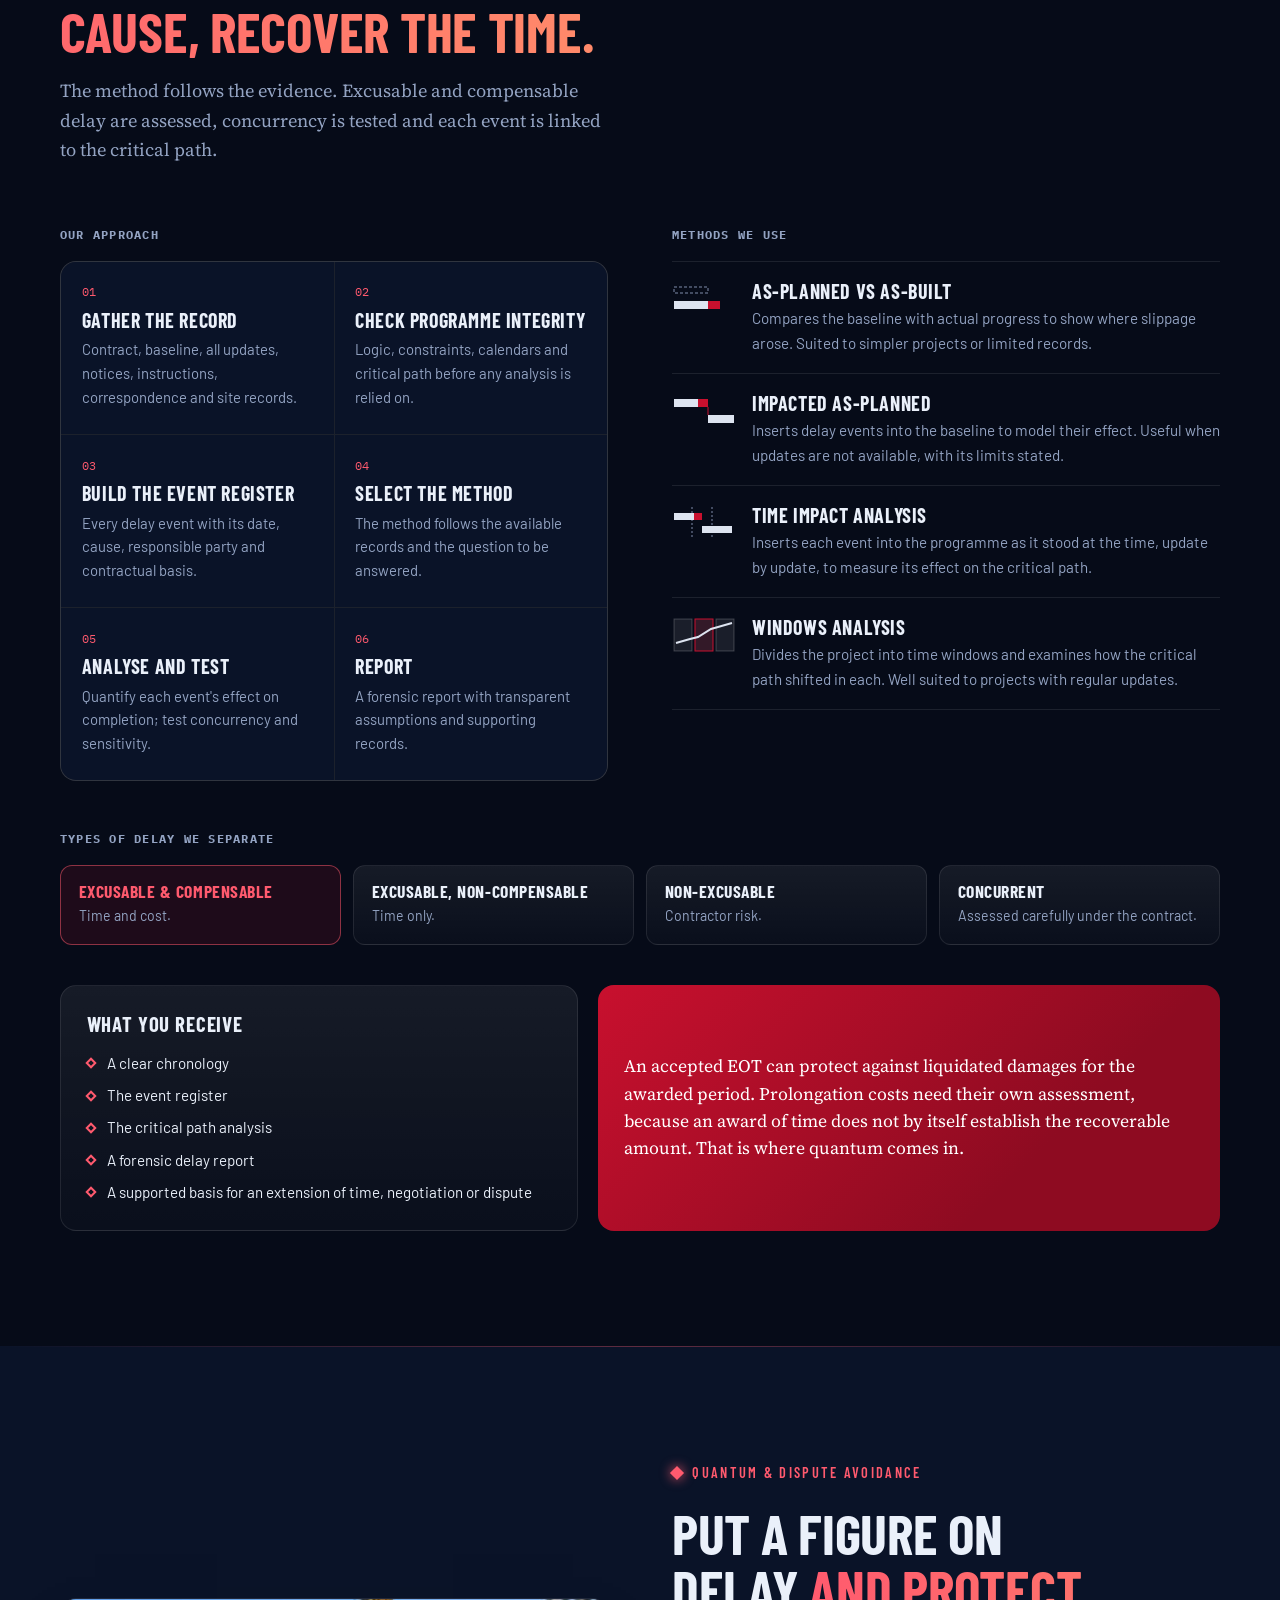
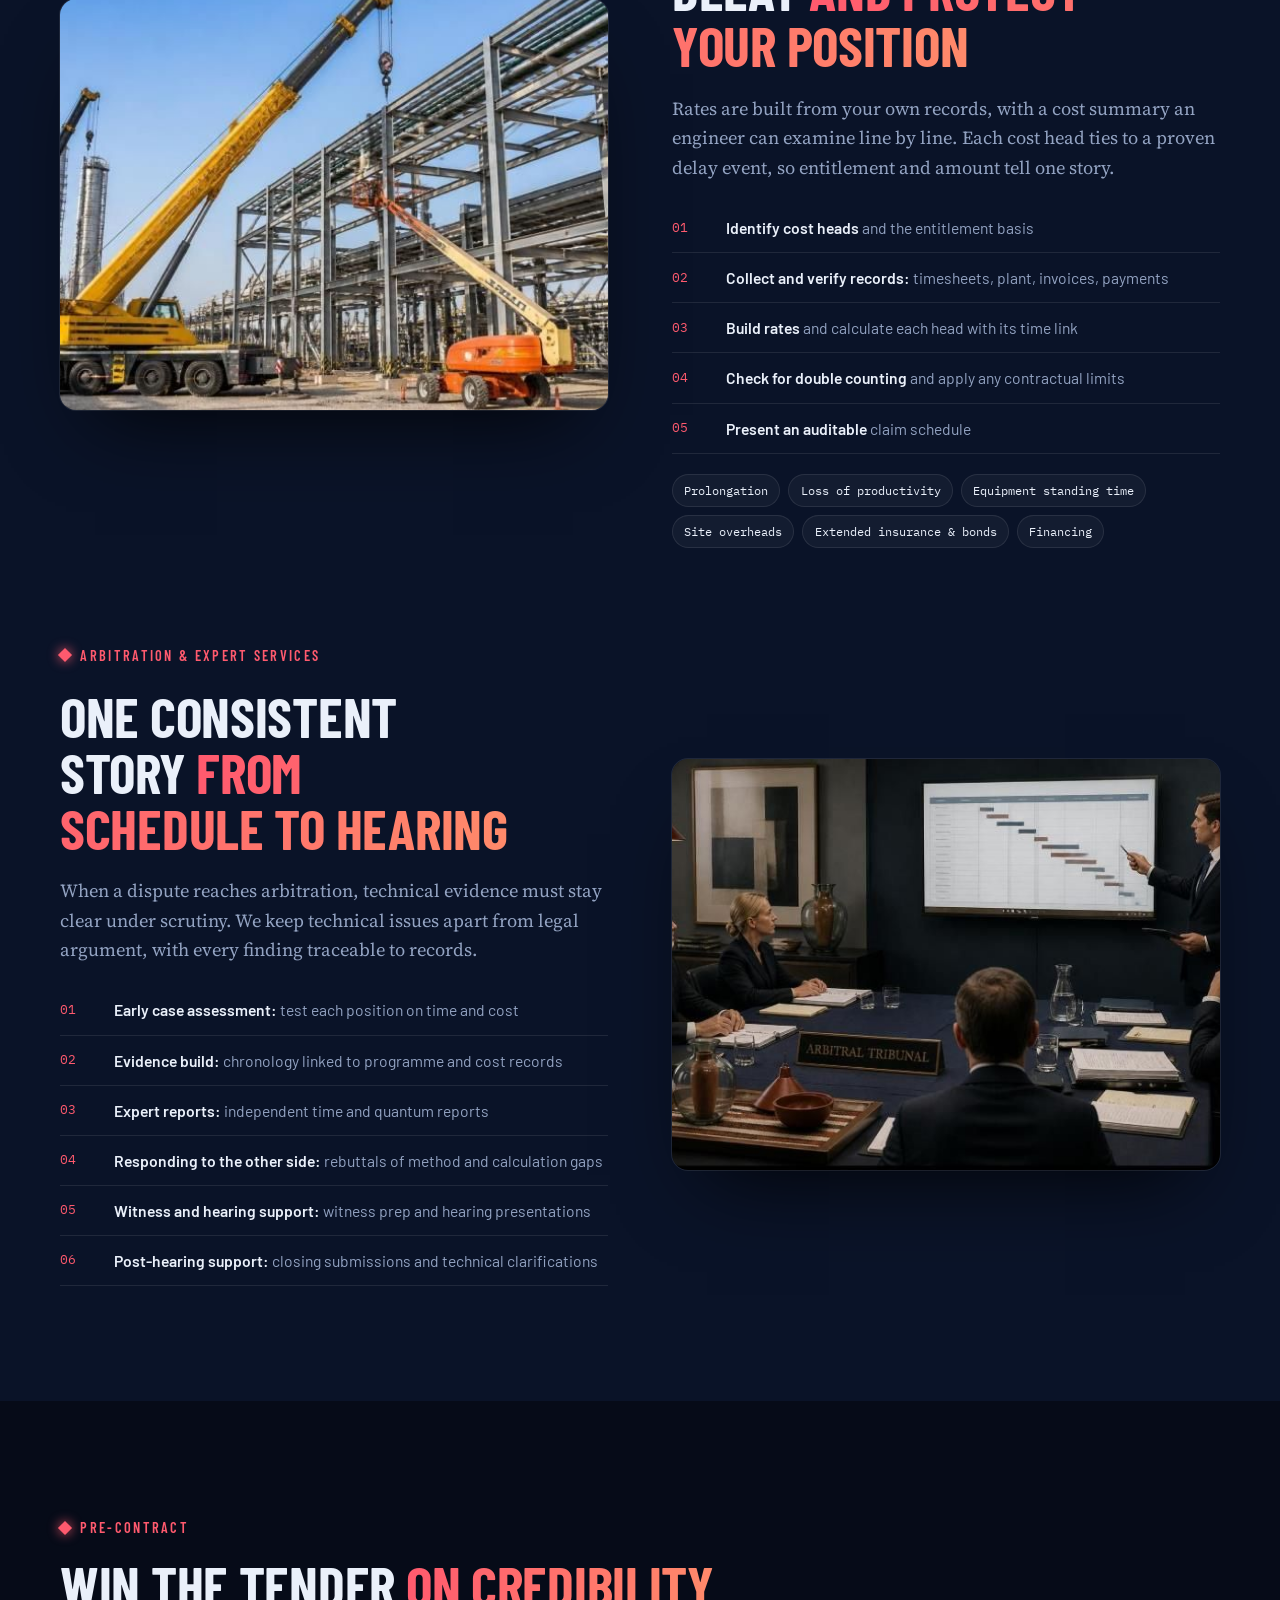
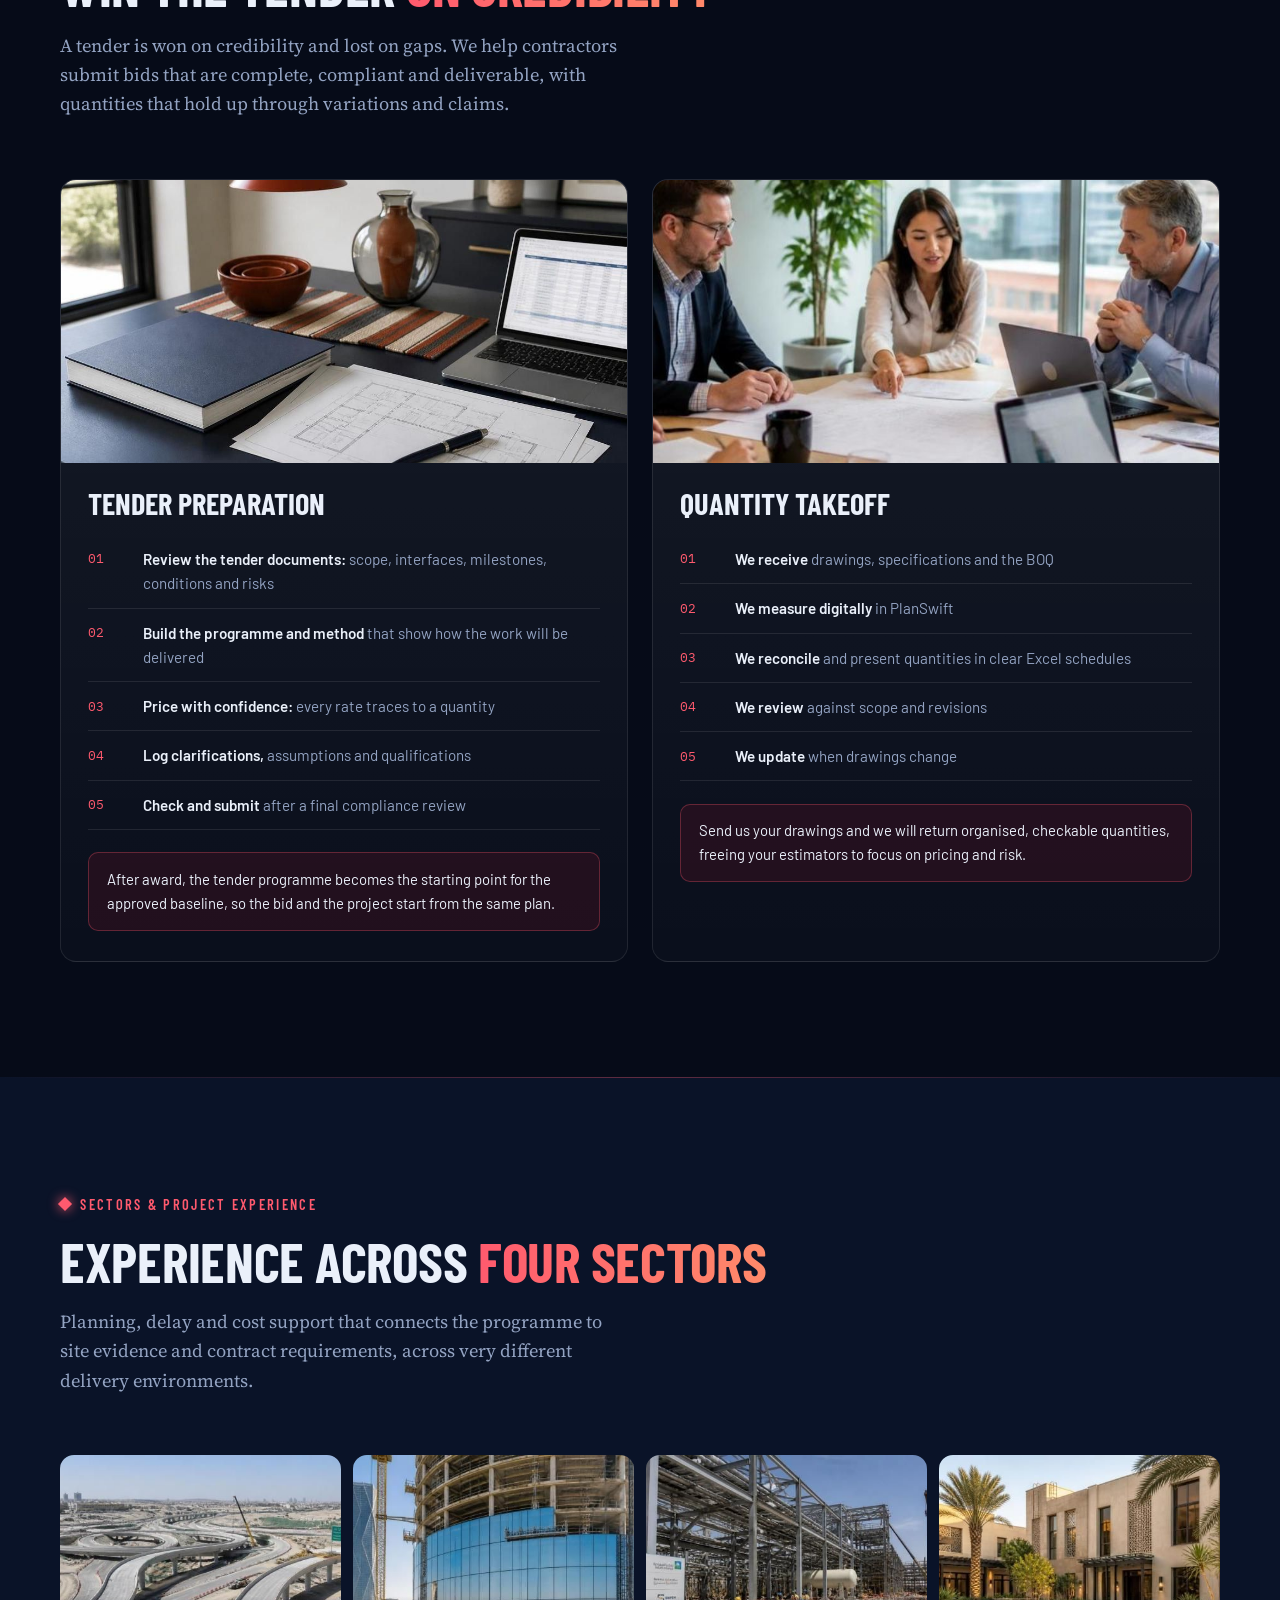
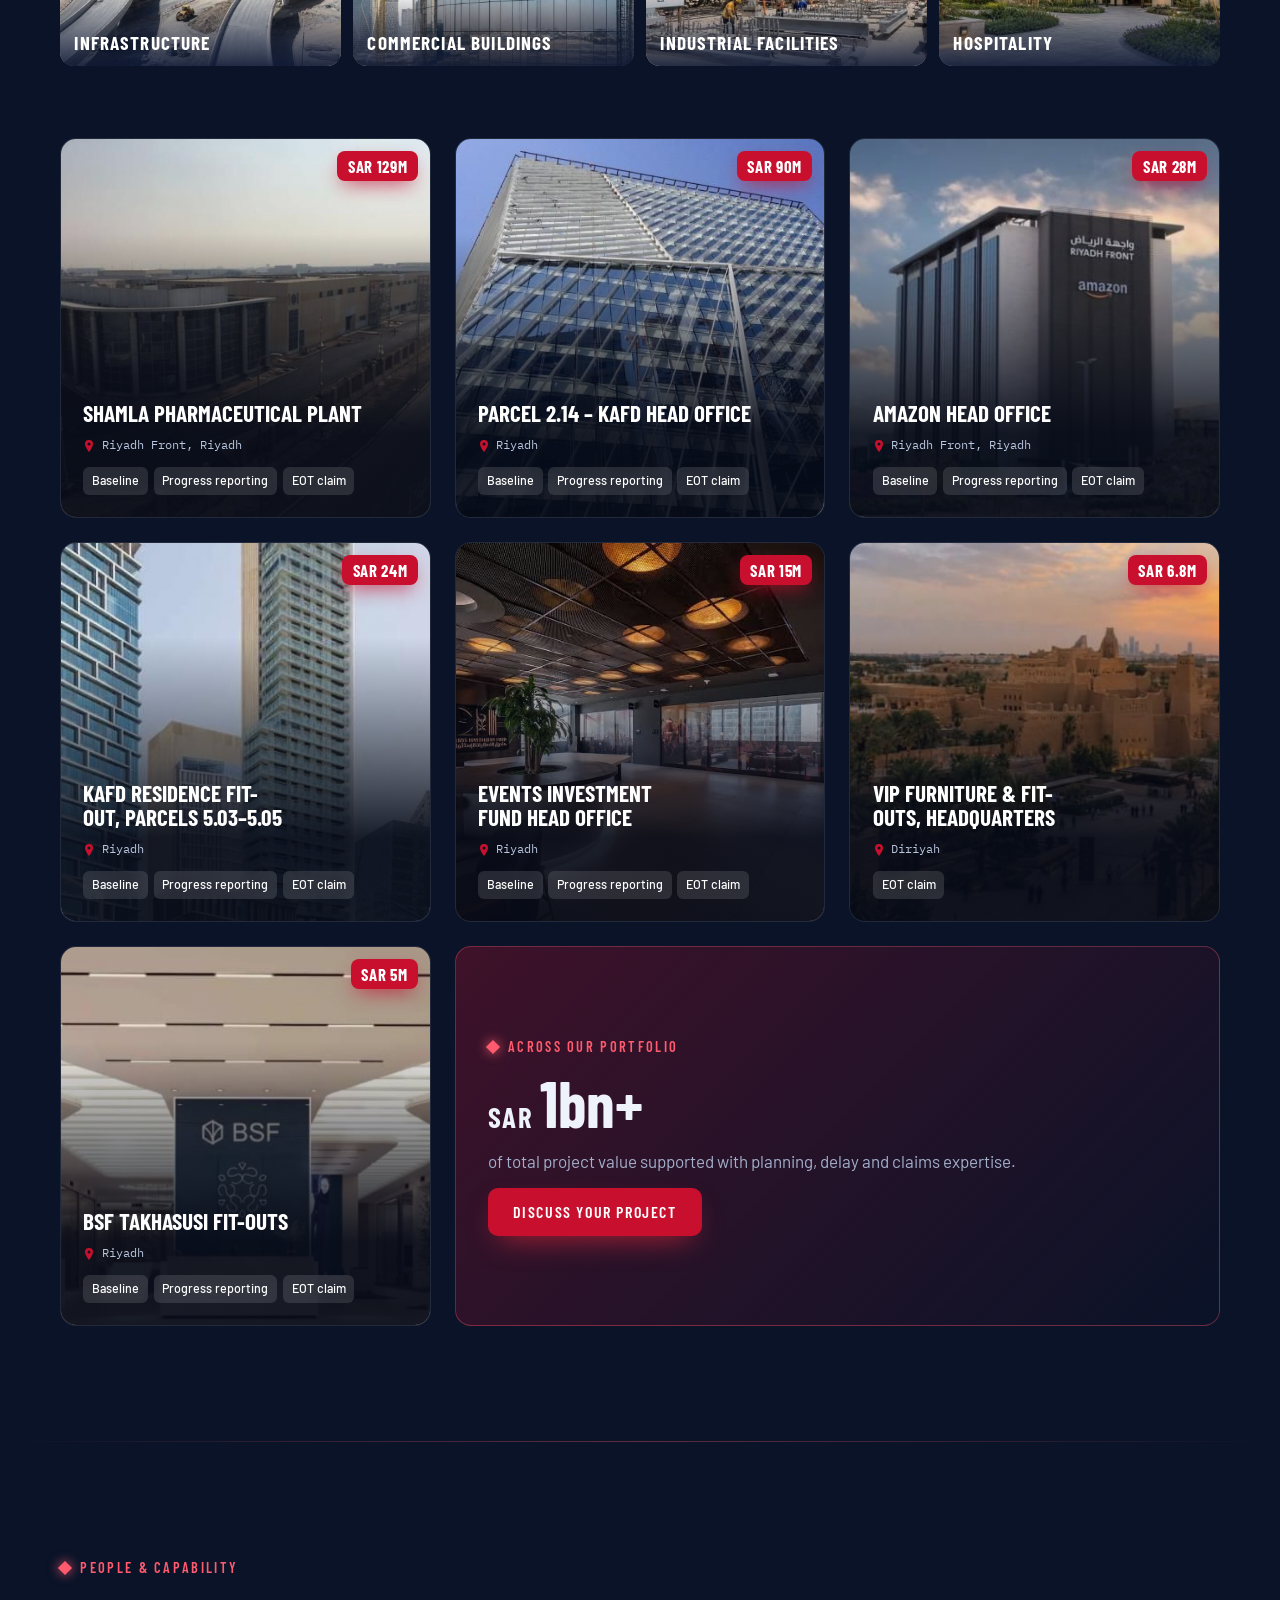
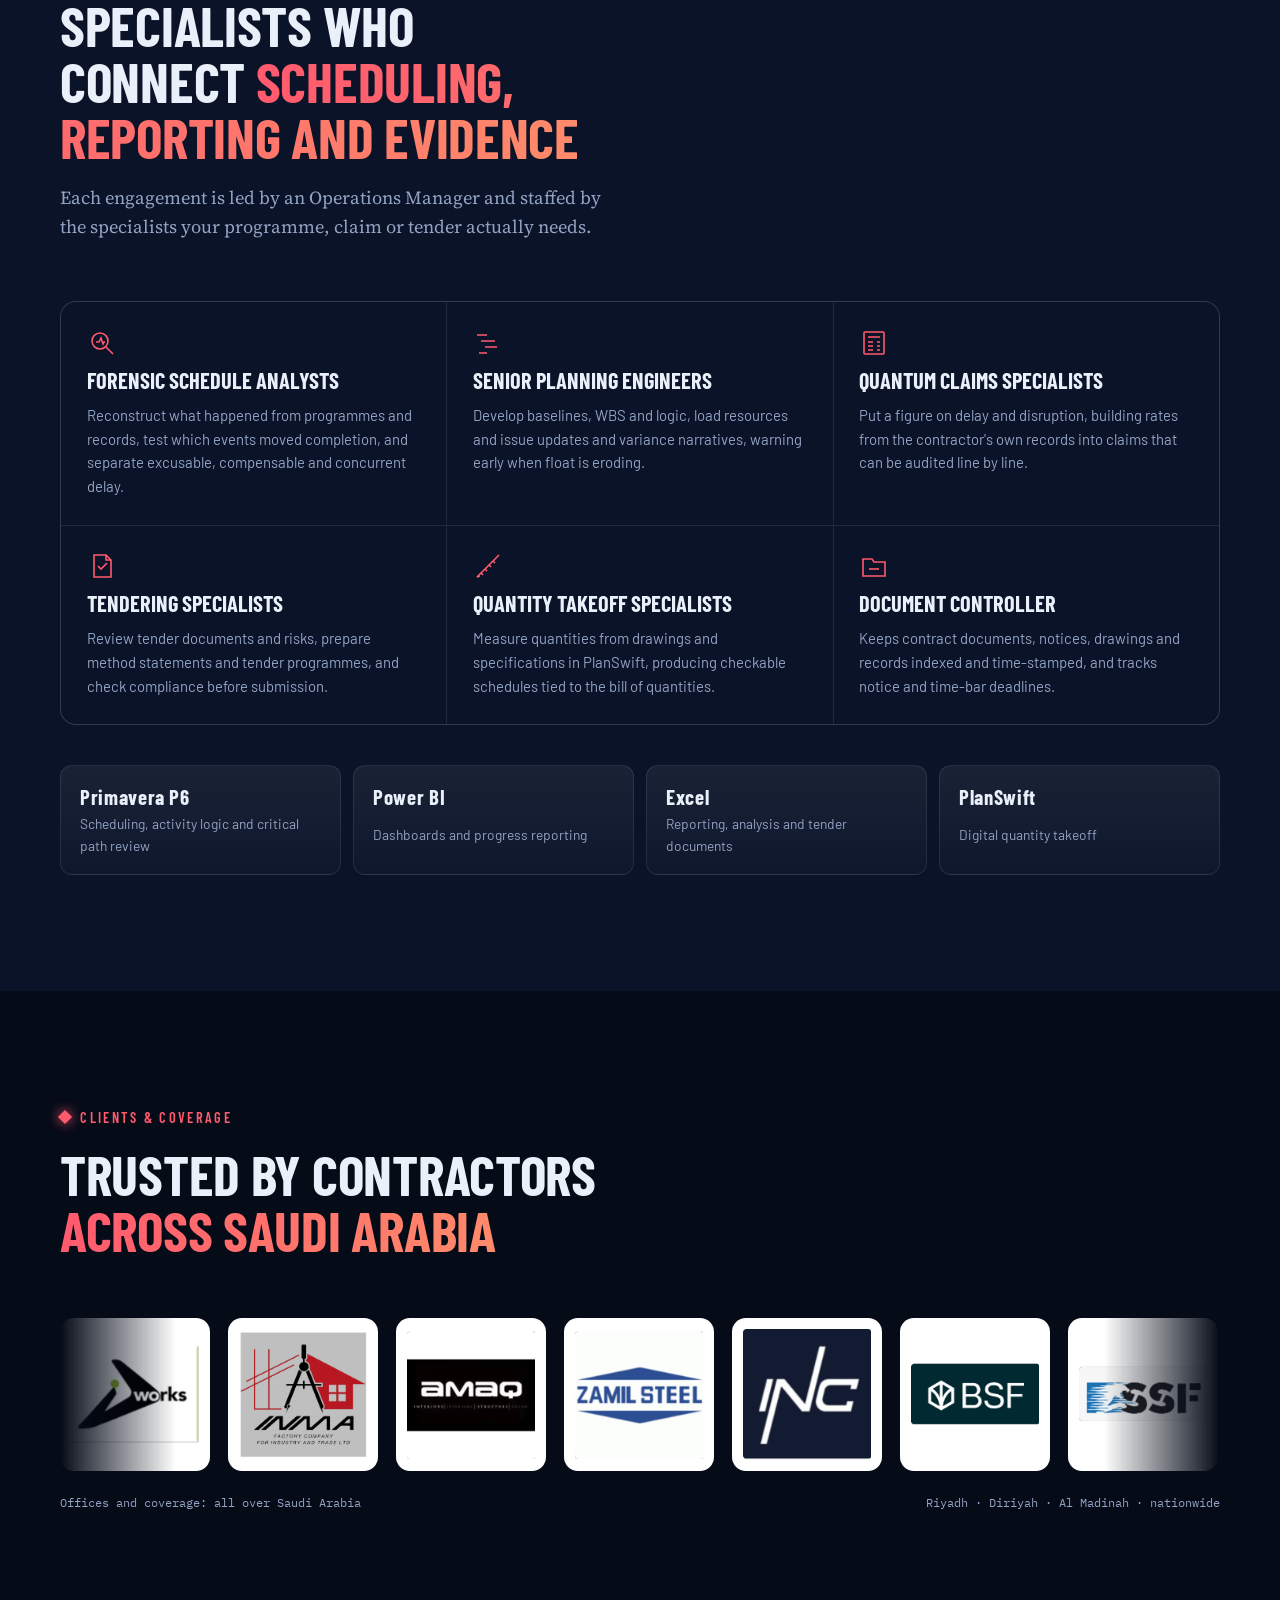
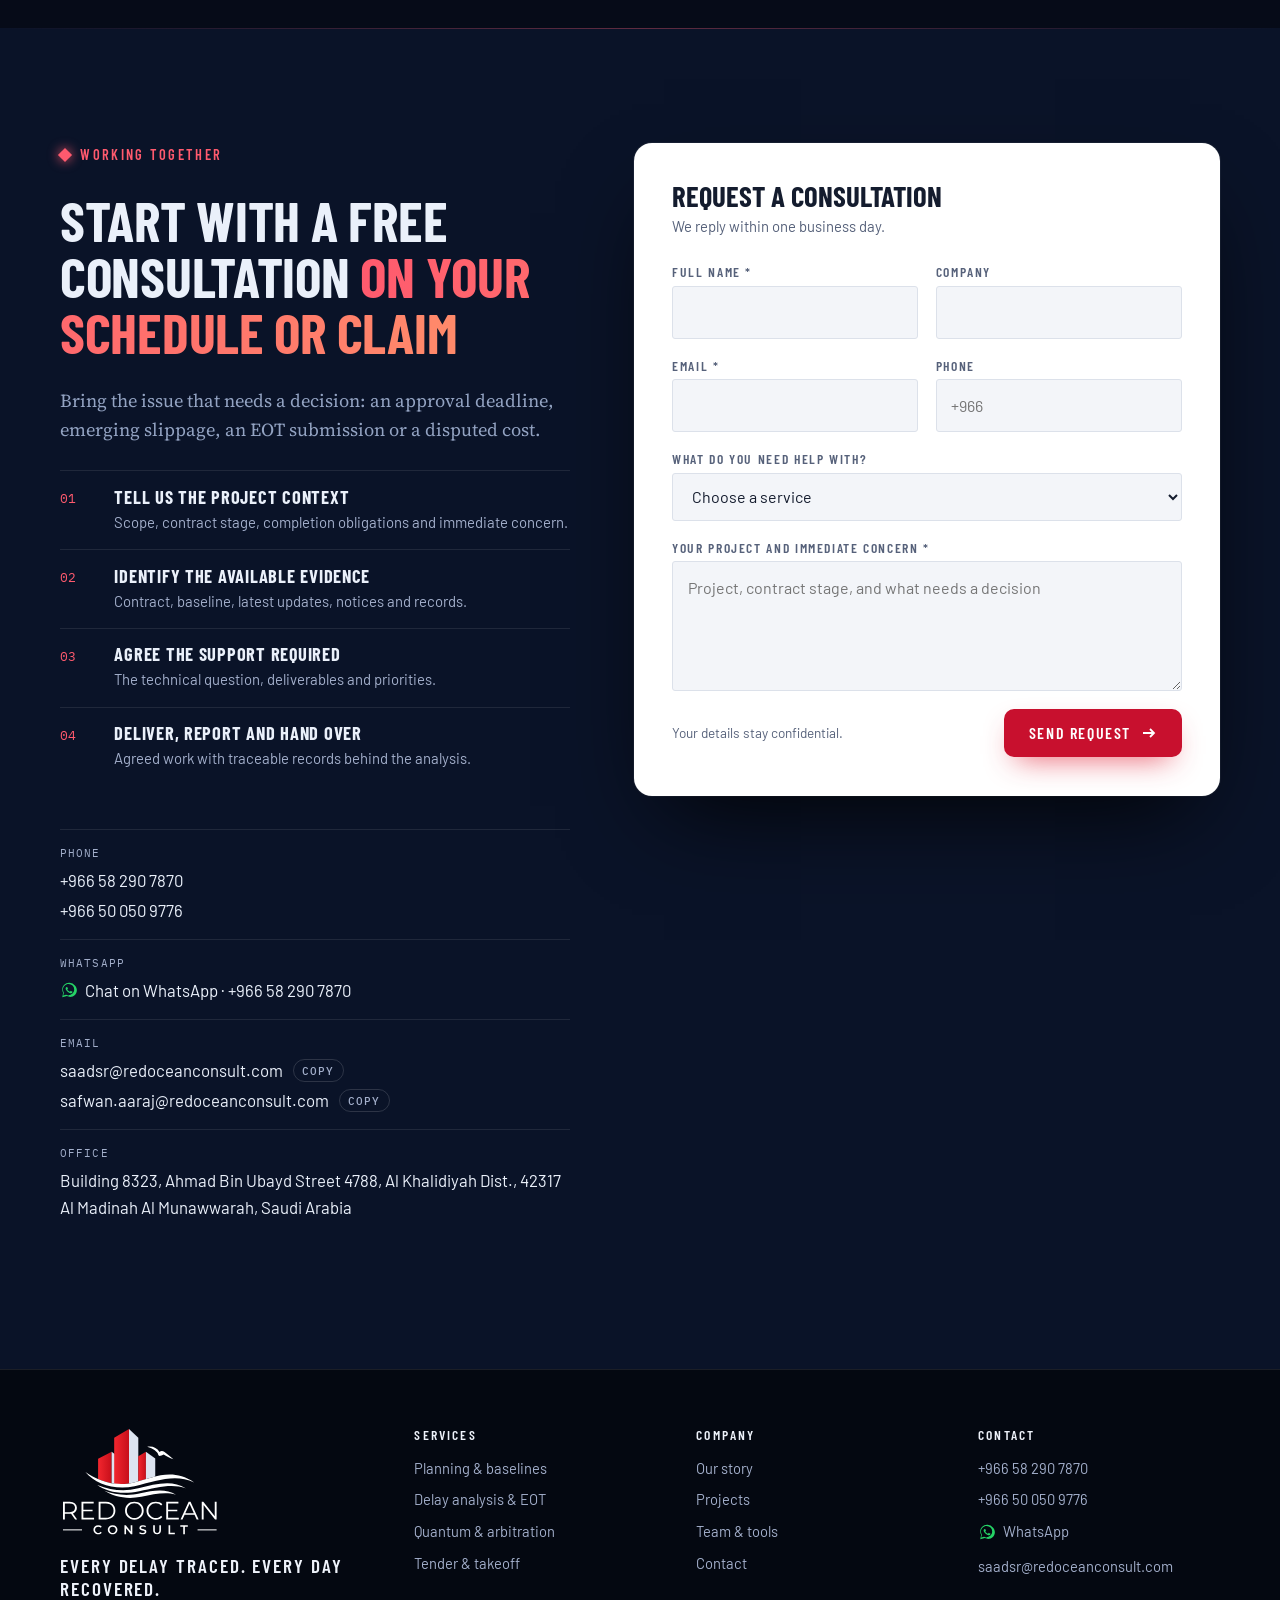
==== commit 2de13fdd: "Cinematic dark redesign - Deep navy canvas with frosted-glass cards and a cursor spotlight - Hero wi" ====
--- a/index.html
+++ b/index.html
@@ -11,7 +11,7 @@
 <meta property="og:url" content="https://www.redoceanconsult.com/">
 <meta property="og:image" content="https://www.redoceanconsult.com/assets/img/project-kafd-2-14.jpg">
 <meta property="og:type" content="website">
-<meta name="theme-color" content="#16244A">
+<meta name="theme-color" content="#060B18">
 <link rel="icon" href="assets/img/logo-mark.svg" type="image/svg+xml">
 <link rel="icon" href="assets/favicon.png" type="image/png">
 <link rel="apple-touch-icon" href="assets/favicon.png">
@@ -532,6 +532,222 @@
   *, *::before, *::after { animation: none !important; transition: none !important; }
   html { scroll-behavior: auto; }
 }
+
+/* ═══════════ Cinematic theme ═══════════
+   Deep-sea navy canvas, frosted-glass surfaces, crimson light. Light tokens above stay for the
+   white forms (enquiry form, order window); everything on the page itself is restyled here. */
+:root {
+  --bg: #060B18;
+  --bg-2: #0A1328;
+  --text: #EAF0FA;
+  --text-mute: #93A3C2;
+  --line: rgba(255,255,255,.09);
+  --glass: linear-gradient(180deg, rgba(255,255,255,.065), rgba(255,255,255,.02));
+  --accent: #FF5A6E;
+  --accent-2: #FF8A6A;
+  --radius: 16px;
+  color-scheme: dark;
+}
+body { background: var(--bg); color: var(--text); }
+body::before { background: var(--bg); }
+body::after { content: ""; position: fixed; inset: 0; pointer-events: none; z-index: 70; opacity: .05;
+  background-image: url("data:image/svg+xml,%3Csvg xmlns='http://www.w3.org/2000/svg' width='160' height='160'%3E%3Cfilter id='n'%3E%3CfeTurbulence type='fractalNoise' baseFrequency='.85' numOctaves='3' stitchTiles='stitch'/%3E%3C/filter%3E%3Crect width='100%25' height='100%25' filter='url(%23n)'/%3E%3C/svg%3E"); }
+::selection { background: var(--crimson); color: #fff; }
+
+/* Bands */
+.band { position: relative; background: var(--bg); }
+.band--paper, .band--navy { background: var(--bg-2); color: var(--text); }
+.band--paper::before, .band--navy::before { content: ""; position: absolute; inset: 0 0 auto; height: 1px; background: linear-gradient(90deg, transparent, rgba(255,90,110,.35), transparent); }
+.label, .band--navy .label { color: var(--accent); }
+.label::before { box-shadow: 0 0 12px var(--accent); }
+.h2 em, .band--navy .h2 em, .hero h1 span + span {
+  background: linear-gradient(92deg, var(--accent), var(--accent-2)); -webkit-background-clip: text; background-clip: text; color: transparent; }
+.lede, .band--navy .lede { color: var(--text-mute); }
+.btn { border-radius: 10px; }
+.btn--red { box-shadow: 0 12px 30px -12px rgba(224,40,60,.85); }
+.btn--red:hover { box-shadow: 0 16px 36px -10px rgba(224,40,60,.95); }
+.btn--line { border-color: rgba(255,255,255,.22); background: rgba(255,255,255,.04); backdrop-filter: blur(6px); }
+
+/* Glass surfaces + cursor spotlight */
+.spot { position: relative; isolation: isolate; }
+.spot::after { content: ""; position: absolute; inset: 0; border-radius: inherit; pointer-events: none; z-index: -1; opacity: 0; transition: opacity .3s;
+  background: radial-gradient(420px circle at var(--mx, 50%) var(--my, 50%), rgba(255,90,110,.13), transparent 45%); }
+.spot:hover::after { opacity: 1; }
+
+/* Header */
+.site-header { background: transparent; border-bottom-color: transparent; color: var(--text); transition: background .35s, border-color .35s, box-shadow .35s; }
+.site-header.scrolled { background: rgba(6,11,24,.78); border-bottom-color: var(--line); backdrop-filter: blur(16px); -webkit-backdrop-filter: blur(16px); box-shadow: 0 10px 30px -18px rgba(0,0,0,.8); }
+.nav-links a { color: rgba(234,240,250,.72); }
+.nav-links a:hover, .nav-links a.active { color: #fff; }
+.nav-links a.active { text-shadow: 0 0 18px rgba(255,90,110,.6); }
+.menu-btn { color: #fff; }
+.mobile-menu a { border-top-color: var(--line); color: var(--text); }
+.nav.open + .mobile-menu { background: rgba(6,11,24,.96); margin-inline: -20px; padding-inline: 20px; }
+
+/* Hero */
+.hero { margin-top: -84px; padding-top: 84px; min-height: clamp(640px, 94svh, 960px); display: grid; align-items: center; background:
+  radial-gradient(60% 70% at 15% 30%, rgba(200,16,46,.22), transparent 60%),
+  radial-gradient(50% 60% at 85% 80%, rgba(40,80,170,.25), transparent 65%), var(--bg); }
+.hero::before { opacity: .18; }
+.hero::after { content: ""; position: absolute; inset: auto 0 0; height: 160px; background: linear-gradient(transparent, var(--bg)); pointer-events: none; z-index: 1; }
+.hero-grid { z-index: 2; }
+.hero h1 { font-size: clamp(3rem, 5.6vw, 5.4rem); max-width: 11ch; text-shadow: 0 10px 40px rgba(0,0,0,.4); }
+.hero .lede { color: #B9C5DD; }
+.hero-wall { position: absolute; top: 0; bottom: 0; right: 0; width: 58%; display: grid; grid-template-columns: repeat(3, minmax(0,1fr)); gap: 14px; padding-inline: 14px; overflow: hidden; z-index: 0; transform: rotate(-4deg) scale(1.12); transform-origin: center;
+  -webkit-mask-image: linear-gradient(90deg, transparent, #000 35%); mask-image: linear-gradient(90deg, transparent, #000 35%);
+  opacity: .55; }
+.wall-col { overflow: hidden; }
+.wall-track { display: grid; gap: 14px; animation: wall-up 60s linear infinite; }
+.wall-col:nth-child(2) .wall-track { animation-direction: reverse; animation-duration: 75s; }
+.wall-col:nth-child(3) .wall-track { animation-duration: 68s; }
+.wall-track img { width: 100%; aspect-ratio: 3/4; object-fit: cover; border-radius: 14px; filter: saturate(.85) contrast(1.05); }
+@keyframes wall-up { from { transform: translateY(0); } to { transform: translateY(-50%); } }
+.programme { background: rgba(10,19,40,.62); border: 1px solid rgba(255,255,255,.14); border-radius: 18px; backdrop-filter: blur(18px) saturate(1.2); -webkit-backdrop-filter: blur(18px) saturate(1.2);
+  box-shadow: 0 40px 80px -30px rgba(0,0,0,.85), inset 0 1px 0 rgba(255,255,255,.08); }
+.scroll-cue { position: absolute; left: 50%; bottom: 26px; z-index: 3; transform: translateX(-50%); display: grid; justify-items: center; gap: .4rem; font-family: var(--f-data); font-size: .66rem; letter-spacing: .2em; text-transform: uppercase; color: var(--text-mute); text-decoration: none; }
+.scroll-cue::after { content: ""; width: 1px; height: 38px; background: linear-gradient(var(--accent), transparent); animation: cue 2s ease-in-out infinite; transform-origin: top; }
+@keyframes cue { 0% { transform: scaleY(0); } 50% { transform: scaleY(1); } 100% { transform: scaleY(1); opacity: 0; } }
+
+/* Numbers */
+.numbers { background: transparent; position: relative; z-index: 2; margin-top: -40px; }
+.numbers ul { background: var(--glass); border: 1px solid var(--line); border-radius: var(--radius); backdrop-filter: blur(12px); padding-inline: 1.4rem; box-shadow: 0 30px 60px -30px rgba(0,0,0,.7); }
+.numbers li + li { border-left-color: var(--line); }
+.numbers b { background: linear-gradient(180deg, #fff, #B9C5DD); -webkit-background-clip: text; background-clip: text; color: transparent; }
+.numbers b sup { -webkit-text-fill-color: var(--accent); }
+.numbers span { color: var(--text-mute); }
+
+/* Story */
+.story-photos img { border-radius: var(--radius); box-shadow: 0 30px 60px -25px rgba(0,0,0,.8); outline: 1px solid var(--line); }
+.story-photos img:first-child { box-shadow: 0 30px 60px -25px rgba(0,0,0,.8), -20px 20px 60px -20px rgba(200,16,46,.45); }
+.story-copy .prose { color: #C3CDE0; }
+.pull { color: #fff; border-left-color: var(--accent); }
+.mission { background: linear-gradient(135deg, #C8102E, #8E0B21 70%); border-radius: var(--radius); box-shadow: 0 30px 70px -30px rgba(200,16,46,.75); }
+
+/* Research + hurdles */
+.research { border-top: 1px solid var(--line); }
+.stat + .stat { border-left-color: var(--line); }
+.stat b { color: var(--accent); text-shadow: 0 0 40px rgba(255,90,110,.35); }
+.stat p { color: #C3CDE0; }
+.stat cite, .research-note { color: var(--text-mute); }
+.pa-card { background: var(--glass); border-color: var(--line); border-radius: var(--radius); }
+.pa-problem { border-bottom-color: var(--line); }
+.pa-problem .mono { color: var(--accent); }
+.pa-problem p { color: var(--text-mute); }
+.pa-answer { background: rgba(255,255,255,.02); }
+.pa-answer h4 { color: #fff; }
+.pa-answer h4 svg { color: var(--accent); }
+.ticks li::before { border-color: var(--accent); }
+.motto { color: var(--text-mute); }
+
+/* Lifecycle */
+.lifecycle { border-color: var(--line); border-radius: var(--radius); background: var(--glass); overflow: hidden; }
+.stage + .stage { border-left-color: var(--line); }
+.stage-head { border-bottom: 2px solid transparent; border-image: linear-gradient(90deg, var(--accent), transparent) 1; }
+.why3 li { border-top-color: var(--line); }
+
+/* Order */
+.pkg { background: var(--glass); border-color: var(--line); border-radius: var(--radius); color: var(--text); }
+.pkg:hover { border-color: rgba(255,90,110,.45); box-shadow: 0 30px 60px -30px rgba(200,16,46,.5); }
+.pkg .mono { color: var(--accent); }
+.pkg > p { color: #C3CDE0; }
+.pkg .ticks { color: var(--text-mute); }
+.pkg-foot { border-top-color: var(--line); }
+.pkg-from small { color: var(--text-mute); }
+.order-how { border-top: 1px solid var(--line); }
+.order-how li { color: var(--text-mute); }
+.order-how li + li { border-left-color: var(--line); }
+.order-how li::before { color: var(--accent); }
+.order-how b { color: #fff; }
+
+/* Delay analysis */
+.steps6 { background: var(--line); border-color: var(--line); border-radius: var(--radius); overflow: hidden; }
+.steps6 li { background: var(--bg-2); }
+.steps6 .mono, .flow li::before { color: var(--accent); }
+.steps6 p, .method p, .dtype span, .flow li { color: var(--text-mute); }
+.flow b { color: var(--text); }
+.flow li { border-bottom-color: var(--line); }
+.method { border-bottom-color: var(--line); }
+.method:first-child { border-top: 1px solid var(--line); }
+.dtype { background: var(--glass); border-color: var(--line); border-radius: 12px; }
+.dtype--tc { background: rgba(200,16,46,.12); border-color: rgba(255,90,110,.5); }
+.dtype--tc b { color: var(--accent); }
+.receive-box { background: var(--glass); border-color: var(--line); border-radius: var(--radius); }
+.note-red { background: linear-gradient(135deg, #C8102E, #8E0B21 70%); border-radius: var(--radius); }
+#delay-analysis h3.mono { color: var(--text-mute) !important; }
+
+/* Features */
+.feature img, .pre-card img { border-radius: var(--radius); }
+.feature img { box-shadow: 0 40px 80px -35px rgba(0,0,0,.85); outline: 1px solid var(--line); }
+.chips li { background: rgba(255,255,255,.04); border-color: var(--line); color: var(--text); }
+.pre-card { background: var(--glass); border-color: var(--line); border-radius: var(--radius); }
+.pre-card img { border-radius: 0; }
+.pre-body > p { color: #C3CDE0; }
+.pre-body > p.callout, .callout { background: rgba(200,16,46,.12); border: 1px solid rgba(255,90,110,.3); color: var(--text); border-radius: 10px; }
+
+/* Projects: photo-led */
+.sector { border-radius: 14px; }
+.project { position: relative; background: #0B1428; border-color: var(--line); border-radius: var(--radius); overflow: hidden; display: block; min-height: 380px; }
+.project:hover { box-shadow: 0 30px 60px -25px rgba(0,0,0,.9); }
+.project-img { position: absolute; inset: 0; aspect-ratio: auto; }
+.project-img img { transition: transform .9s cubic-bezier(.2,.7,.2,1); }
+.project:hover .project-img img { transform: scale(1.06); }
+.project-img::after { content: ""; position: absolute; inset: 0; background: linear-gradient(180deg, rgba(6,11,24,.05) 25%, rgba(6,11,24,.92) 78%); }
+.project-value { z-index: 1; border-radius: 8px; box-shadow: 0 8px 20px -6px rgba(200,16,46,.8); }
+.project-body { position: absolute; left: 0; right: 0; bottom: 0; z-index: 1; padding: 1.4rem; }
+.project-body h3 { color: #fff; }
+.project-loc { color: #B9C5DD; }
+.scope li { background: rgba(255,255,255,.12); color: #fff; backdrop-filter: blur(6px); border-radius: 6px; }
+.project--total { background: linear-gradient(135deg, rgba(200,16,46,.28), rgba(10,19,40,.9)); border-color: rgba(255,90,110,.35); min-height: 0; display: grid; }
+
+/* Team */
+.team { background: var(--line); border-color: var(--line); border-radius: var(--radius); }
+.role { background: var(--bg-2); }
+.role p, .tools span { color: var(--text-mute); }
+.tools li { border-color: var(--line); background: var(--glass); border-radius: 12px; }
+
+/* Clients marquee */
+.clients-marquee { overflow: hidden; -webkit-mask-image: linear-gradient(90deg, transparent, #000 10%, #000 90%, transparent); mask-image: linear-gradient(90deg, transparent, #000 10%, #000 90%, transparent); }
+.clients { display: flex; width: max-content; gap: 18px; animation: marquee 40s linear infinite; }
+.clients-marquee:hover .clients { animation-play-state: paused; }
+.clients li { width: 150px; flex: none; border-radius: 14px; border-color: transparent; background: #fff; }
+.clients img { filter: none; opacity: 1; }
+@keyframes marquee { to { transform: translateX(calc(-50% - 9px)); } }
+.coverage { color: var(--text-mute); }
+
+/* Contact */
+.engage li { border-top-color: var(--line); }
+.cline { border-top-color: var(--line); }
+form.enquiry { border-radius: 18px; box-shadow: 0 40px 90px -30px rgba(0,0,0,.9), 0 0 0 1px rgba(255,255,255,.06); }
+.prep { border-radius: var(--radius); }
+
+/* Footer */
+.site-footer { background: #040811; border-top: 1px solid var(--line); }
+.foot { border-bottom-color: var(--line); }
+
+/* WhatsApp glow */
+.wa-float { box-shadow: 0 14px 34px -10px rgba(37,211,102,.6); }
+
+@media (max-width: 1080px) {
+  .hero { min-height: 0; }
+  .hero-wall { width: 100%; opacity: .22; transform: rotate(-4deg) scale(1.25); -webkit-mask-image: none; mask-image: none; }
+  .scroll-cue { display: none; }
+  .numbers { margin-top: 0; }
+  .lifecycle .stage:nth-child(3) { border-top-color: var(--line); }
+}
+@media (max-width: 680px) {
+  .numbers ul { padding-inline: 1rem; }
+  .numbers li:nth-child(n+3) { border-top-color: var(--line); }
+  .numbers li:nth-child(n) { border-left-color: var(--line); }
+  .stat + .stat { border-top-color: var(--line); }
+  .lifecycle .stage + .stage { border-top-color: var(--line); }
+  .project { min-height: 360px; }
+  .team { background: none; border: 0; }
+  .role { border: 1px solid var(--line); border-radius: var(--radius); }
+  .clients li { width: 120px; }
+}
+@media (prefers-reduced-motion: reduce) {
+  .wall-track, .clients, .scroll-cue::after { animation: none !important; }
+}
 </style>
 </head>
 <body>
@@ -539,7 +755,7 @@
 <header class="site-header">
   <div class="wrap">
     <nav class="nav" aria-label="Main">
-      <a class="brand" href="#top" aria-label="Red Ocean Consult home"><img src="assets/img/logo.svg" alt="Red Ocean Consult" width="378" height="266"></a>
+      <a class="brand" href="#top" aria-label="Red Ocean Consult home"><img src="assets/img/logo-white.svg" alt="Red Ocean Consult" width="378" height="266"></a>
       <ul class="nav-links">
         <li><a href="#about">About</a></li>
         <li><a href="#services">Services</a></li>
@@ -570,15 +786,20 @@
 
 <!-- HERO -->
 <section class="hero" aria-labelledby="hero-title">
+  <div class="hero-wall" aria-hidden="true">
+    <div class="wall-col"><div class="wall-track"><img src="assets/img/project-kafd-2-14.jpg" alt="" width="300" height="400"><img src="assets/img/project-amazon-riyadh-front.jpg" alt="" width="300" height="400"><img src="assets/img/sector-commercial.jpg" alt="" width="300" height="400"><img src="assets/img/project-kafd-residence.jpg" alt="" width="300" height="400"><img src="assets/img/project-kafd-2-14.jpg" alt="" width="300" height="400"><img src="assets/img/project-amazon-riyadh-front.jpg" alt="" width="300" height="400"><img src="assets/img/sector-commercial.jpg" alt="" width="300" height="400"><img src="assets/img/project-kafd-residence.jpg" alt="" width="300" height="400"></div></div>
+    <div class="wall-col"><div class="wall-track"><img src="assets/img/project-shamla-pharma.jpg" alt="" width="300" height="400"><img src="assets/img/sector-infrastructure.jpg" alt="" width="300" height="400"><img src="assets/img/project-diriyah-vip.jpg" alt="" width="300" height="400"><img src="assets/img/project-events-investment-fund.jpg" alt="" width="300" height="400"><img src="assets/img/project-shamla-pharma.jpg" alt="" width="300" height="400"><img src="assets/img/sector-infrastructure.jpg" alt="" width="300" height="400"><img src="assets/img/project-diriyah-vip.jpg" alt="" width="300" height="400"><img src="assets/img/project-events-investment-fund.jpg" alt="" width="300" height="400"></div></div>
+    <div class="wall-col"><div class="wall-track"><img src="assets/img/sector-industrial.jpg" alt="" width="300" height="400"><img src="assets/img/project-bsf-takhasusi.jpg" alt="" width="300" height="400"><img src="assets/img/sector-hospitality.jpg" alt="" width="300" height="400"><img src="assets/img/quantum.jpg" alt="" width="300" height="400"><img src="assets/img/sector-industrial.jpg" alt="" width="300" height="400"><img src="assets/img/project-bsf-takhasusi.jpg" alt="" width="300" height="400"><img src="assets/img/sector-hospitality.jpg" alt="" width="300" height="400"><img src="assets/img/quantum.jpg" alt="" width="300" height="400"></div></div>
+  </div>
   <div class="wrap hero-grid">
     <div class="hero-copy">
       <span class="label">Planning · Delay · Claims · Saudi Arabia</span>
       <h1 id="hero-title"><span>Every delay traced.</span><span>Every day recovered.</span></h1>
       <p class="lede">We protect contractors' rights when delays are caused by other parties. Primavera P6 baselines, forensic delay analysis, extension of time and quantum claims, from tender to final account.</p>
       <div class="hero-cta">
-        <a class="btn btn--red" href="#contact">Book a free consultation
+        <a class="btn btn--red" href="#order">Order online
           <svg viewBox="0 0 16 16" fill="none" stroke="currentColor" stroke-width="1.8"><path d="M2 8h11M9 4l4 4-4 4"/></svg></a>
-        <a class="btn btn--line" href="#services">Our services</a>
+        <a class="btn btn--line" href="#contact">Book a free consultation</a>
       </div>
       <p class="hero-meta">Facts first · method second · position third</p>
     </div>
@@ -668,6 +889,7 @@
       <figcaption class="programme-note">Illustrative example. Dashed outline = approved baseline · solid = as-built / forecast · hatched = employer delay.</figcaption>
     </figure>
   </div>
+  <a class="scroll-cue" href="#about">Scroll</a>
 </section>
 
 <!-- NUMBERS -->
@@ -742,7 +964,7 @@
     <p class="research-note">These are separate studies with different samples and dates, not one market forecast. When delay originates with the employer, an approved programme and records are what turn it into recoverable time and cost.</p>
 
     <div class="pa">
-      <article class="pa-card">
+      <article class="pa-card spot">
         <div class="pa-problem">
           <span class="mono">Hurdle 1</span>
           <h3>No approved baseline</h3>
@@ -758,7 +980,7 @@
           </ul>
         </div>
       </article>
-      <article class="pa-card">
+      <article class="pa-card spot">
         <div class="pa-problem">
           <span class="mono">Hurdle 2</span>
           <h3>No contemporaneous records</h3>
@@ -774,7 +996,7 @@
           </ul>
         </div>
       </article>
-      <article class="pa-card">
+      <article class="pa-card spot">
         <div class="pa-problem">
           <span class="mono">Hurdle 3</span>
           <h3>No official letters or notices</h3>
@@ -804,19 +1026,19 @@
       <p class="lede">Our support follows the project through every stage, so the same story holds from the first programme to the hearing room.</p>
     </div>
     <div class="lifecycle">
-      <div class="stage">
+      <div class="stage spot">
         <div class="stage-head"><span class="mono">Stage 1</span><h3>Tender to plan</h3></div>
         <div class="svc"><h4>Tender preparation</h4><p>Tender documents, method statement, tender programme, clarifications log and a final compliance check.</p></div>
         <div class="svc"><h4>Quantity takeoff</h4><p>Digital measurement in PlanSwift and organised Excel schedules for pricing and variations.</p></div>
         <div class="svc"><h4>Baseline programme</h4><p>Primavera P6 baseline built on contract review and approved by the consultant first time.</p><button class="svc-order" type="button" data-order="baseline">Order online</button></div>
       </div>
-      <div class="stage">
+      <div class="stage spot">
         <div class="stage-head"><span class="mono">Stage 2</span><h3>Control to claim</h3></div>
         <div class="svc"><h4>Progress reporting</h4><p>Schedule updates, Excel and Power BI dashboards, S-curves, and SPI and CPI each period.</p></div>
         <div class="svc"><h4>Delay analysis</h4><p>Windows analysis, time impact analysis or as-planned versus as-built, chosen by the evidence.</p></div>
         <div class="svc"><h4>Extension of time claims</h4><p>Notices, a clear chronology, causation analysis and expert support for each EOT claim.</p><button class="svc-order" type="button" data-order="eot">Order online</button></div>
       </div>
-      <div class="stage">
+      <div class="stage spot">
         <div class="stage-head"><span class="mono">Stage 3</span><h3>Negotiate to arbitration</h3></div>
         <div class="svc"><h4>Quantum claims</h4><p>Cost heads built from records into a schedule that can be audited line by line.</p><button class="svc-order" type="button" data-order="quantum">Order online</button></div>
         <div class="svc"><h4>Dispute avoidance</h4><p>Early notices, contemporaneous records, time-bar tracking and negotiation-ready claim packages.</p></div>
@@ -840,21 +1062,21 @@
       <p class="lede">Choose the deliverables you need, tell us about the project, and see a full priced quotation straight away. Approve it and pay online to get started.</p>
     </div>
     <div class="order-grid">
-      <article class="pkg">
+      <article class="pkg spot">
         <span class="mono">Planning</span>
         <h3>Baseline Programme</h3>
         <p>A Primavera P6 baseline built on contract review and approved by the consultant.</p>
         <ul class="ticks"><li>Primavera P6 baseline schedule</li><li>Cost and manpower loading</li><li>Schedule narrative and BOQ mapping</li></ul>
         <div class="pkg-foot"><span class="pkg-from"><small>From</small><b data-from="baseline">SAR 7,000</b></span><button class="btn btn--red" type="button" data-order="baseline">Order online</button></div>
       </article>
-      <article class="pkg">
+      <article class="pkg spot">
         <span class="mono">Delay &amp; time</span>
         <h3>EOT Claim</h3>
         <p>Forensic delay analysis and a complete extension of time submission.</p>
         <ul class="ticks"><li>Detailed time impact analysis</li><li>Or a general impacted as-planned analysis</li><li>EOT report linked to the critical path</li></ul>
         <div class="pkg-foot"><span class="pkg-from"><small>From</small><b data-from="eot">SAR 5,000</b></span><button class="btn btn--red" type="button" data-order="eot">Order online</button></div>
       </article>
-      <article class="pkg">
+      <article class="pkg spot">
         <span class="mono">Cost</span>
         <h3>Quantum Claim</h3>
         <p>Cost heads built from your records into an auditable claim schedule.</p>
@@ -895,19 +1117,19 @@
         <h3 class="mono" style="font-size:.78rem;letter-spacing:.1em;text-transform:uppercase;color:var(--slate);margin-bottom:1rem">Methods we use</h3>
         <div class="methods">
           <div class="method">
-            <svg viewBox="0 0 64 40" aria-hidden="true"><rect x="2" y="8" width="34" height="6" fill="none" stroke="#56617A" stroke-dasharray="3 2"/><rect x="2" y="22" width="46" height="8" fill="#16244A"/><rect x="36" y="22" width="12" height="8" fill="#C8102E"/></svg>
+            <svg viewBox="0 0 64 40" aria-hidden="true"><rect x="2" y="8" width="34" height="6" fill="none" stroke="#7F8CAA" stroke-dasharray="3 2"/><rect x="2" y="22" width="46" height="8" fill="#DDE4F0"/><rect x="36" y="22" width="12" height="8" fill="#C8102E"/></svg>
             <div><h4>As-planned vs as-built</h4><p>Compares the baseline with actual progress to show where slippage arose. Suited to simpler projects or limited records.</p></div>
           </div>
           <div class="method">
-            <svg viewBox="0 0 64 40" aria-hidden="true"><rect x="2" y="8" width="24" height="8" fill="#16244A"/><rect x="26" y="8" width="10" height="8" fill="#C8102E"/><rect x="36" y="24" width="26" height="8" fill="#16244A"/><path d="M36 16v8" stroke="#C8102E"/></svg>
+            <svg viewBox="0 0 64 40" aria-hidden="true"><rect x="2" y="8" width="24" height="8" fill="#DDE4F0"/><rect x="26" y="8" width="10" height="8" fill="#C8102E"/><rect x="36" y="24" width="26" height="8" fill="#DDE4F0"/><path d="M36 16v8" stroke="#C8102E"/></svg>
             <div><h4>Impacted as-planned</h4><p>Inserts delay events into the baseline to model their effect. Useful when updates are not available, with its limits stated.</p></div>
           </div>
           <div class="method">
-            <svg viewBox="0 0 64 40" aria-hidden="true"><path d="M20 4v32M40 4v32" stroke="#56617A" stroke-dasharray="2 2"/><rect x="2" y="10" width="20" height="7" fill="#16244A"/><rect x="22" y="10" width="8" height="7" fill="#C8102E"/><rect x="30" y="23" width="30" height="7" fill="#16244A"/></svg>
+            <svg viewBox="0 0 64 40" aria-hidden="true"><path d="M20 4v32M40 4v32" stroke="#7F8CAA" stroke-dasharray="2 2"/><rect x="2" y="10" width="20" height="7" fill="#DDE4F0"/><rect x="22" y="10" width="8" height="7" fill="#C8102E"/><rect x="30" y="23" width="30" height="7" fill="#DDE4F0"/></svg>
             <div><h4>Time impact analysis</h4><p>Inserts each event into the programme as it stood at the time, update by update, to measure its effect on the critical path.</p></div>
           </div>
           <div class="method">
-            <svg viewBox="0 0 64 40" aria-hidden="true"><rect x="2" y="4" width="18" height="32" fill="#EEF1F6" stroke="#DCE1EA"/><rect x="23" y="4" width="18" height="32" fill="#FCEBEE" stroke="#C8102E"/><rect x="44" y="4" width="18" height="32" fill="#EEF1F6" stroke="#DCE1EA"/><path d="M4 28 L18 24 L26 22 L39 14 L46 12 L60 8" stroke="#16244A" stroke-width="2" fill="none"/></svg>
+            <svg viewBox="0 0 64 40" aria-hidden="true"><rect x="2" y="4" width="18" height="32" fill="rgba(255,255,255,.08)" stroke="rgba(255,255,255,.2)"/><rect x="23" y="4" width="18" height="32" fill="rgba(255,90,110,.18)" stroke="#C8102E"/><rect x="44" y="4" width="18" height="32" fill="rgba(255,255,255,.08)" stroke="rgba(255,255,255,.2)"/><path d="M4 28 L18 24 L26 22 L39 14 L46 12 L60 8" stroke="#DDE4F0" stroke-width="2" fill="none"/></svg>
             <div><h4>Windows analysis</h4><p>Divides the project into time windows and examines how the critical path shifted in each. Well suited to projects with regular updates.</p></div>
           </div>
         </div>
@@ -923,7 +1145,7 @@
     </div>
 
     <div class="receive">
-      <div class="receive-box">
+      <div class="receive-box spot">
         <h3>What you receive</h3>
         <ul class="ticks">
           <li>A clear chronology</li>
@@ -988,7 +1210,7 @@
       <p class="lede">A tender is won on credibility and lost on gaps. We help contractors submit bids that are complete, compliant and deliverable, with quantities that hold up through variations and claims.</p>
     </div>
     <div class="pre">
-      <article class="pre-card">
+      <article class="pre-card spot">
         <img src="assets/img/tender.jpg" alt="Tender documents, drawings and a laptop on a desk" loading="lazy" width="1035" height="583">
         <div class="pre-body">
           <h3>Tender preparation</h3>
@@ -1002,7 +1224,7 @@
           <p class="callout">After award, the tender programme becomes the starting point for the approved baseline, so the bid and the project start from the same plan.</p>
         </div>
       </article>
-      <article class="pre-card">
+      <article class="pre-card spot">
         <img src="assets/img/meeting.jpg" alt="Project team reviewing quantities together" loading="lazy" width="1200" height="366">
         <div class="pre-body">
           <h3>Quantity takeoff</h3>
@@ -1112,32 +1334,32 @@
       <p class="lede">Each engagement is led by an Operations Manager and staffed by the specialists your programme, claim or tender actually needs.</p>
     </div>
     <div class="team">
-      <div class="role">
+      <div class="role spot">
         <svg viewBox="0 0 30 30" fill="none" stroke="currentColor" stroke-width="1.6"><circle cx="13" cy="13" r="8"/><path d="M19 19l7 7"/><path d="M9 14h3l2-4 2 6 1-2h1"/></svg>
         <h3>Forensic Schedule Analysts</h3>
         <p>Reconstruct what happened from programmes and records, test which events moved completion, and separate excusable, compensable and concurrent delay.</p>
       </div>
-      <div class="role">
+      <div class="role spot">
         <svg viewBox="0 0 30 30" fill="none" stroke="currentColor" stroke-width="1.6"><path d="M4 7h10M8 13h14M12 19h12M6 25h8"/></svg>
         <h3>Senior Planning Engineers</h3>
         <p>Develop baselines, WBS and logic, load resources and issue updates and variance narratives, warning early when float is eroding.</p>
       </div>
-      <div class="role">
+      <div class="role spot">
         <svg viewBox="0 0 30 30" fill="none" stroke="currentColor" stroke-width="1.6"><rect x="5" y="4" width="20" height="22" rx="1"/><path d="M9 9h12M9 14h5M9 18h5M9 22h5M18 14h3M18 18h3M18 22h3"/></svg>
         <h3>Quantum Claims Specialists</h3>
         <p>Put a figure on delay and disruption, building rates from the contractor's own records into claims that can be audited line by line.</p>
       </div>
-      <div class="role">
+      <div class="role spot">
         <svg viewBox="0 0 30 30" fill="none" stroke="currentColor" stroke-width="1.6"><path d="M7 4h12l5 5v17H7z"/><path d="M19 4v5h5M11 15l3 3 6-6"/></svg>
         <h3>Tendering Specialists</h3>
         <p>Review tender documents and risks, prepare method statements and tender programmes, and check compliance before submission.</p>
       </div>
-      <div class="role">
+      <div class="role spot">
         <svg viewBox="0 0 30 30" fill="none" stroke="currentColor" stroke-width="1.6"><path d="M4 26L26 4"/><path d="M4 26l3-1M8 22l2 2M12 18l2 2M16 14l2 2M20 10l2 2"/></svg>
         <h3>Quantity Takeoff Specialists</h3>
         <p>Measure quantities from drawings and specifications in PlanSwift, producing checkable schedules tied to the bill of quantities.</p>
       </div>
-      <div class="role">
+      <div class="role spot">
         <svg viewBox="0 0 30 30" fill="none" stroke="currentColor" stroke-width="1.6"><path d="M4 8h9l2 3h11v14H4z"/><path d="M10 18h10"/></svg>
         <h3>Document Controller</h3>
         <p>Keeps contract documents, notices, drawings and records indexed and time-stamped, and tracks notice and time-bar deadlines.</p>
@@ -1160,6 +1382,7 @@
       <span class="label">Clients &amp; coverage</span>
       <h2 class="h2" id="clients-title">Trusted by contractors <em>across Saudi Arabia</em></h2>
     </div>
+    <div class="clients-marquee">
     <ul class="clients">
       <li><img src="assets/clients/iworks.png" alt="iWorks" loading="lazy" width="162" height="162"></li>
       <li><img src="assets/clients/inma.png" alt="INMA Factory Company" loading="lazy" width="162" height="162"></li>
@@ -1170,6 +1393,7 @@
       <li><img src="assets/clients/ssf.png" alt="SSF" loading="lazy" width="162" height="165"></li>
       <li><img src="assets/clients/idw-innovative.png" alt="IDW Innovative" loading="lazy" width="162" height="165"></li>
     </ul>
+    </div>
     <p class="coverage"><span>Offices and coverage: all over Saudi Arabia</span><span>Riyadh · Diriyah · Al Madinah · nationwide</span></p>
   </div>
 </section>
@@ -1323,6 +1547,33 @@
 <script>
 (function () {
   document.getElementById('year').textContent = new Date().getFullYear();
+
+
+  // Cursor spotlight on glass cards
+  document.addEventListener('pointermove', function (e) {
+    var el = e.target.closest && e.target.closest('.spot'); if (!el) return;
+    var r = el.getBoundingClientRect();
+    el.style.setProperty('--mx', (e.clientX - r.left) + 'px'); el.style.setProperty('--my', (e.clientY - r.top) + 'px');
+  });
+
+  // Clients marquee: duplicate the logos for a seamless loop
+  var cl = document.querySelector('.clients');
+  if (cl) Array.prototype.slice.call(cl.children).forEach(function (li) { var c = li.cloneNode(true); c.setAttribute('aria-hidden', 'true'); cl.appendChild(c); });
+
+  // Count-up numbers when they come into view
+  if ('IntersectionObserver' in window && !window.matchMedia('(prefers-reduced-motion: reduce)').matches) {
+    var counter = new IntersectionObserver(function (entries) {
+      entries.forEach(function (en) {
+        if (!en.isIntersecting) return; counter.unobserve(en.target);
+        var node = Array.prototype.filter.call(en.target.childNodes, function (n) { return n.nodeType === 3 && /\d/.test(n.nodeValue); })[0];
+        if (!node) return;
+        var m = node.nodeValue.match(/(\d+)/), end = +m[1], t0 = null, pre = node.nodeValue.slice(0, m.index), post = node.nodeValue.slice(m.index + m[1].length);
+        var step = function (t) { t0 = t0 || t; var k = Math.min(1, (t - t0) / 1400); node.nodeValue = pre + Math.round(end * (1 - Math.pow(1 - k, 3))) + post; if (k < 1) requestAnimationFrame(step); };
+        requestAnimationFrame(step);
+      });
+    }, { threshold: .6 });
+    document.querySelectorAll('.numbers b, .stat b').forEach(function (b) { counter.observe(b); });
+  }
 
   // Header shadow + current section in the menu
   var header = document.querySelector('.site-header');
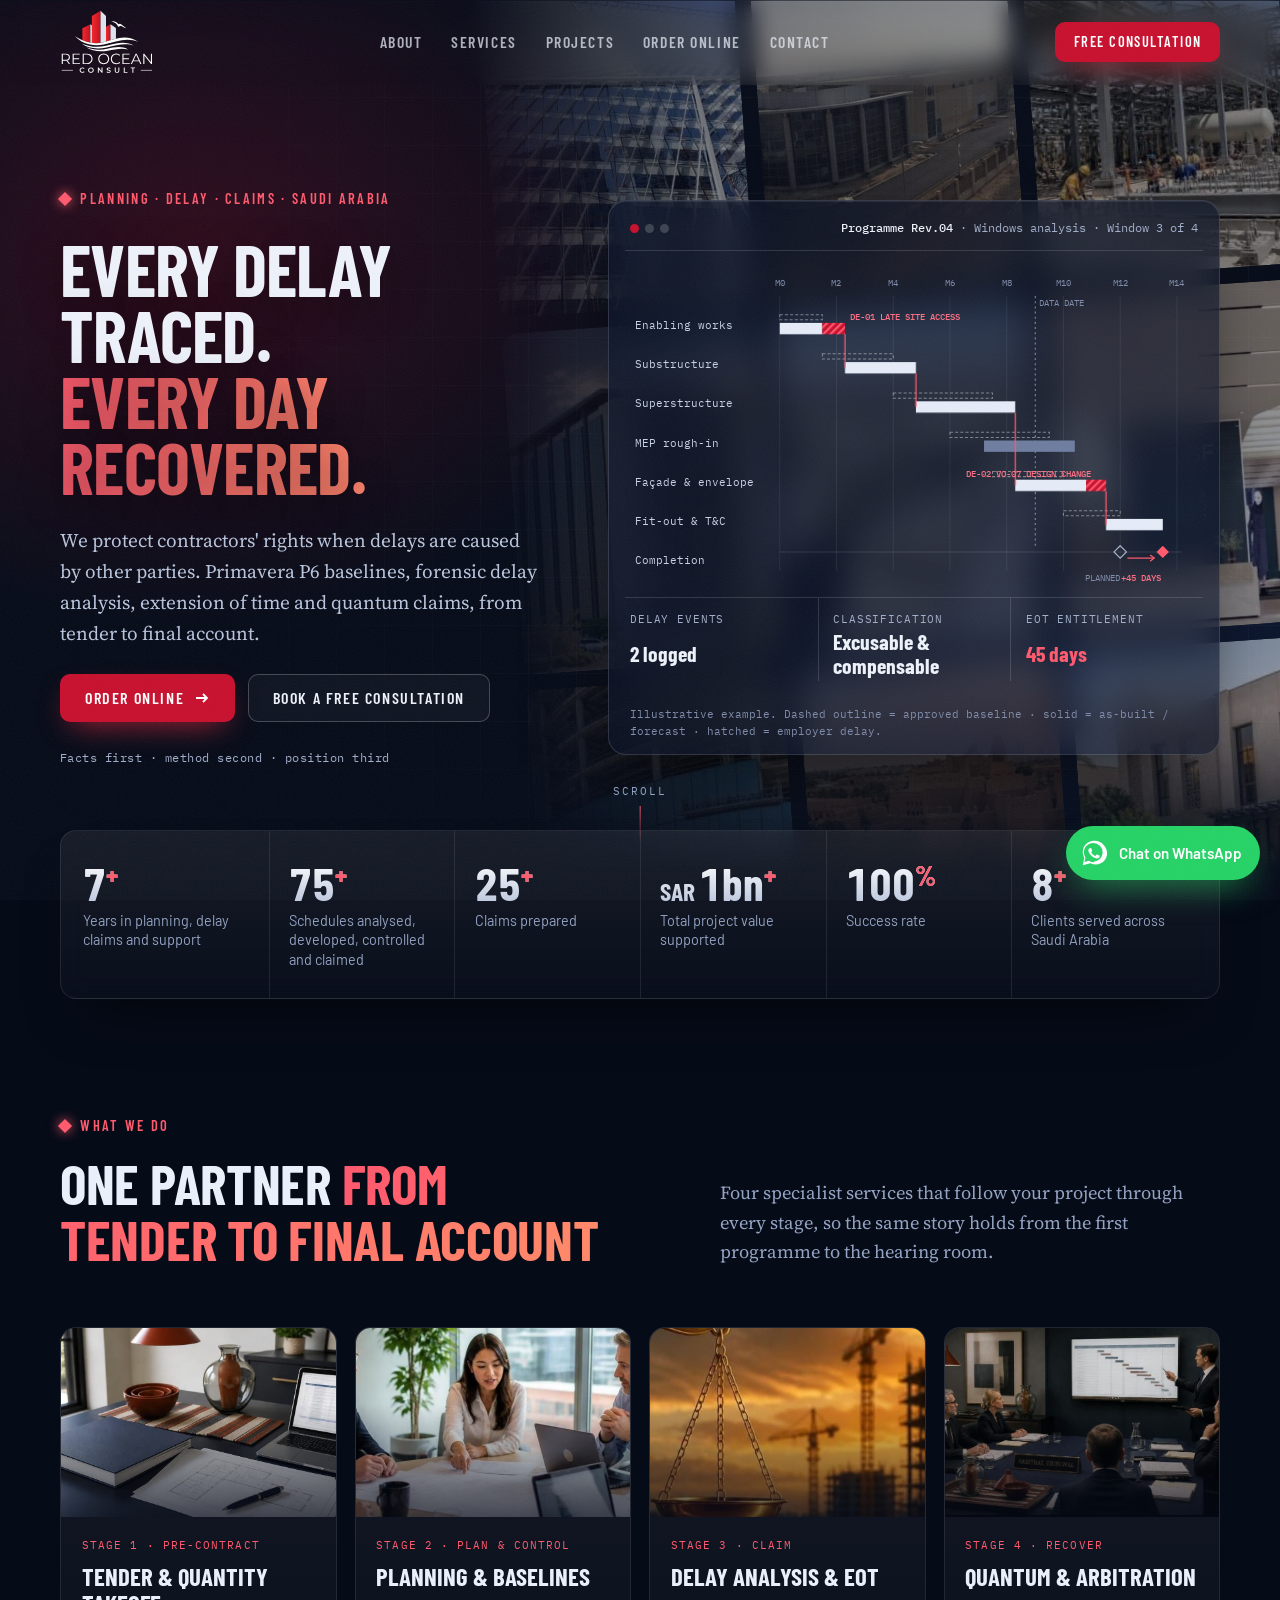
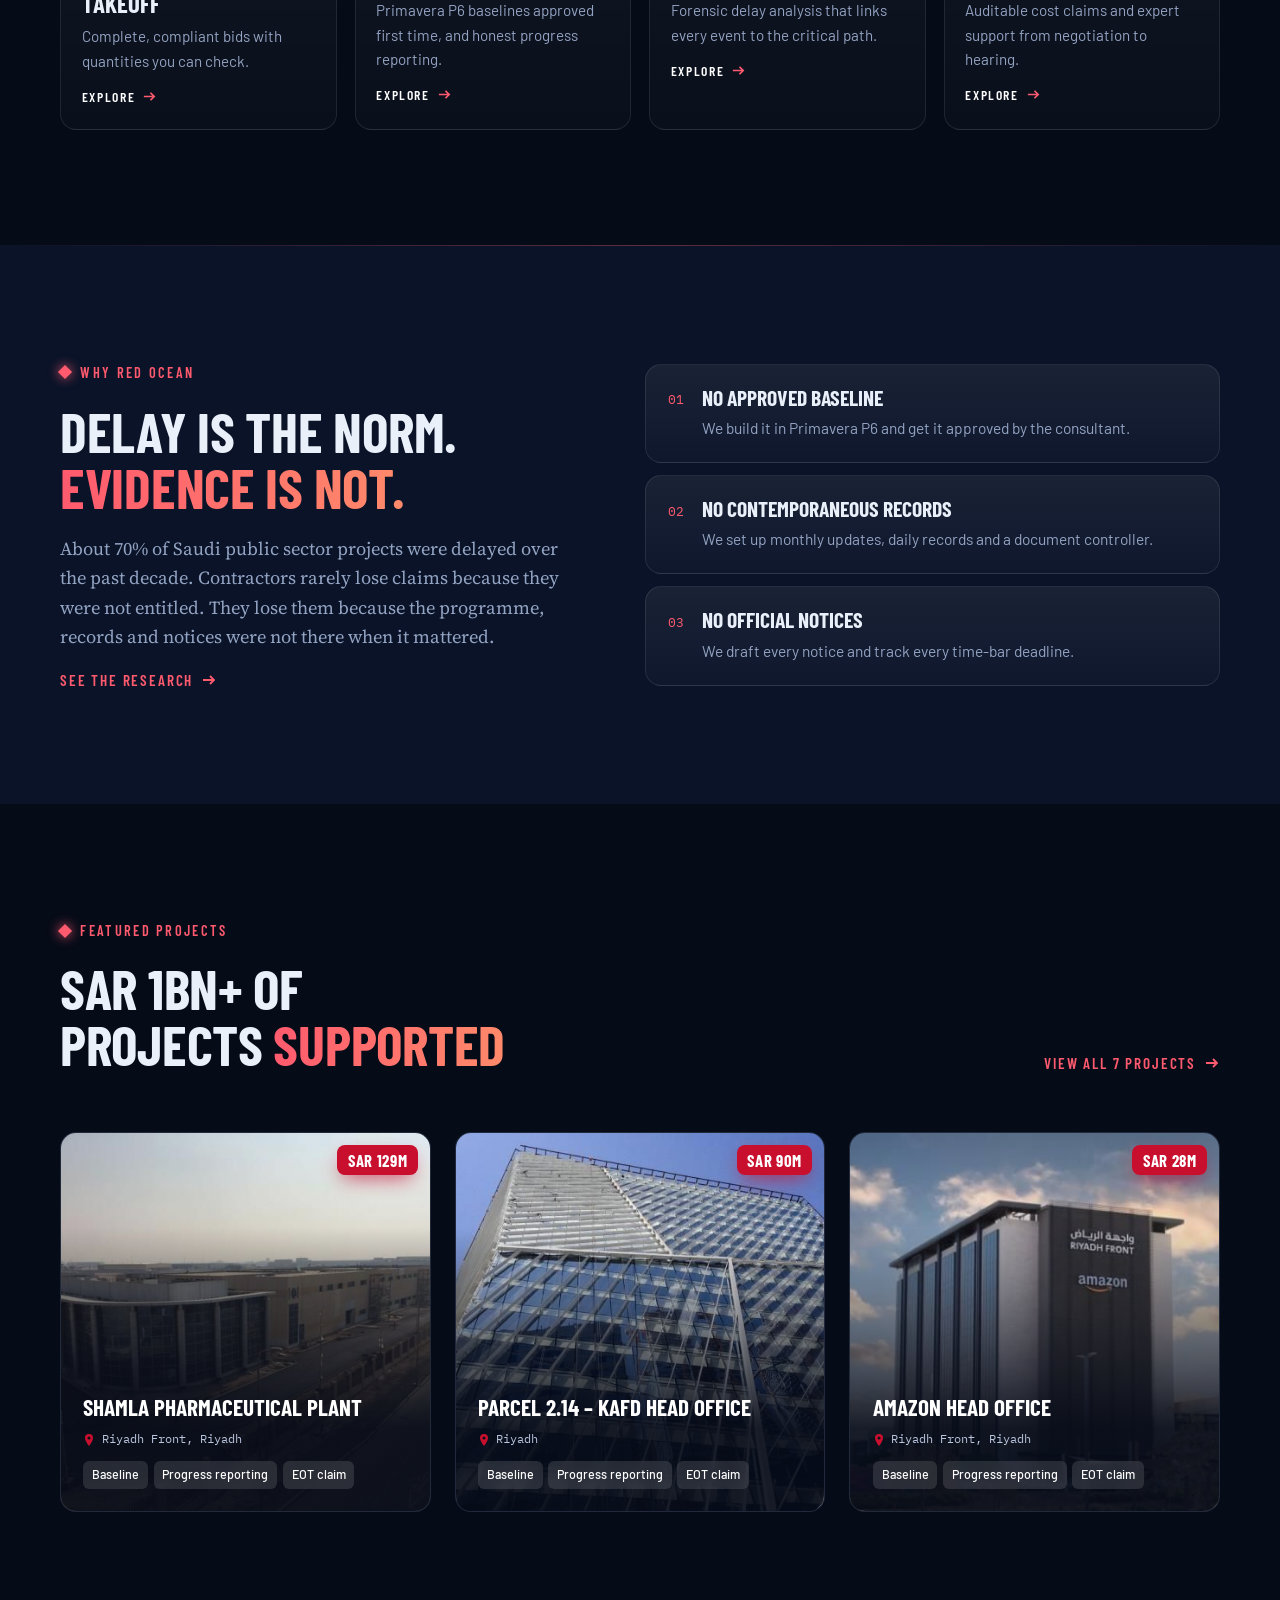
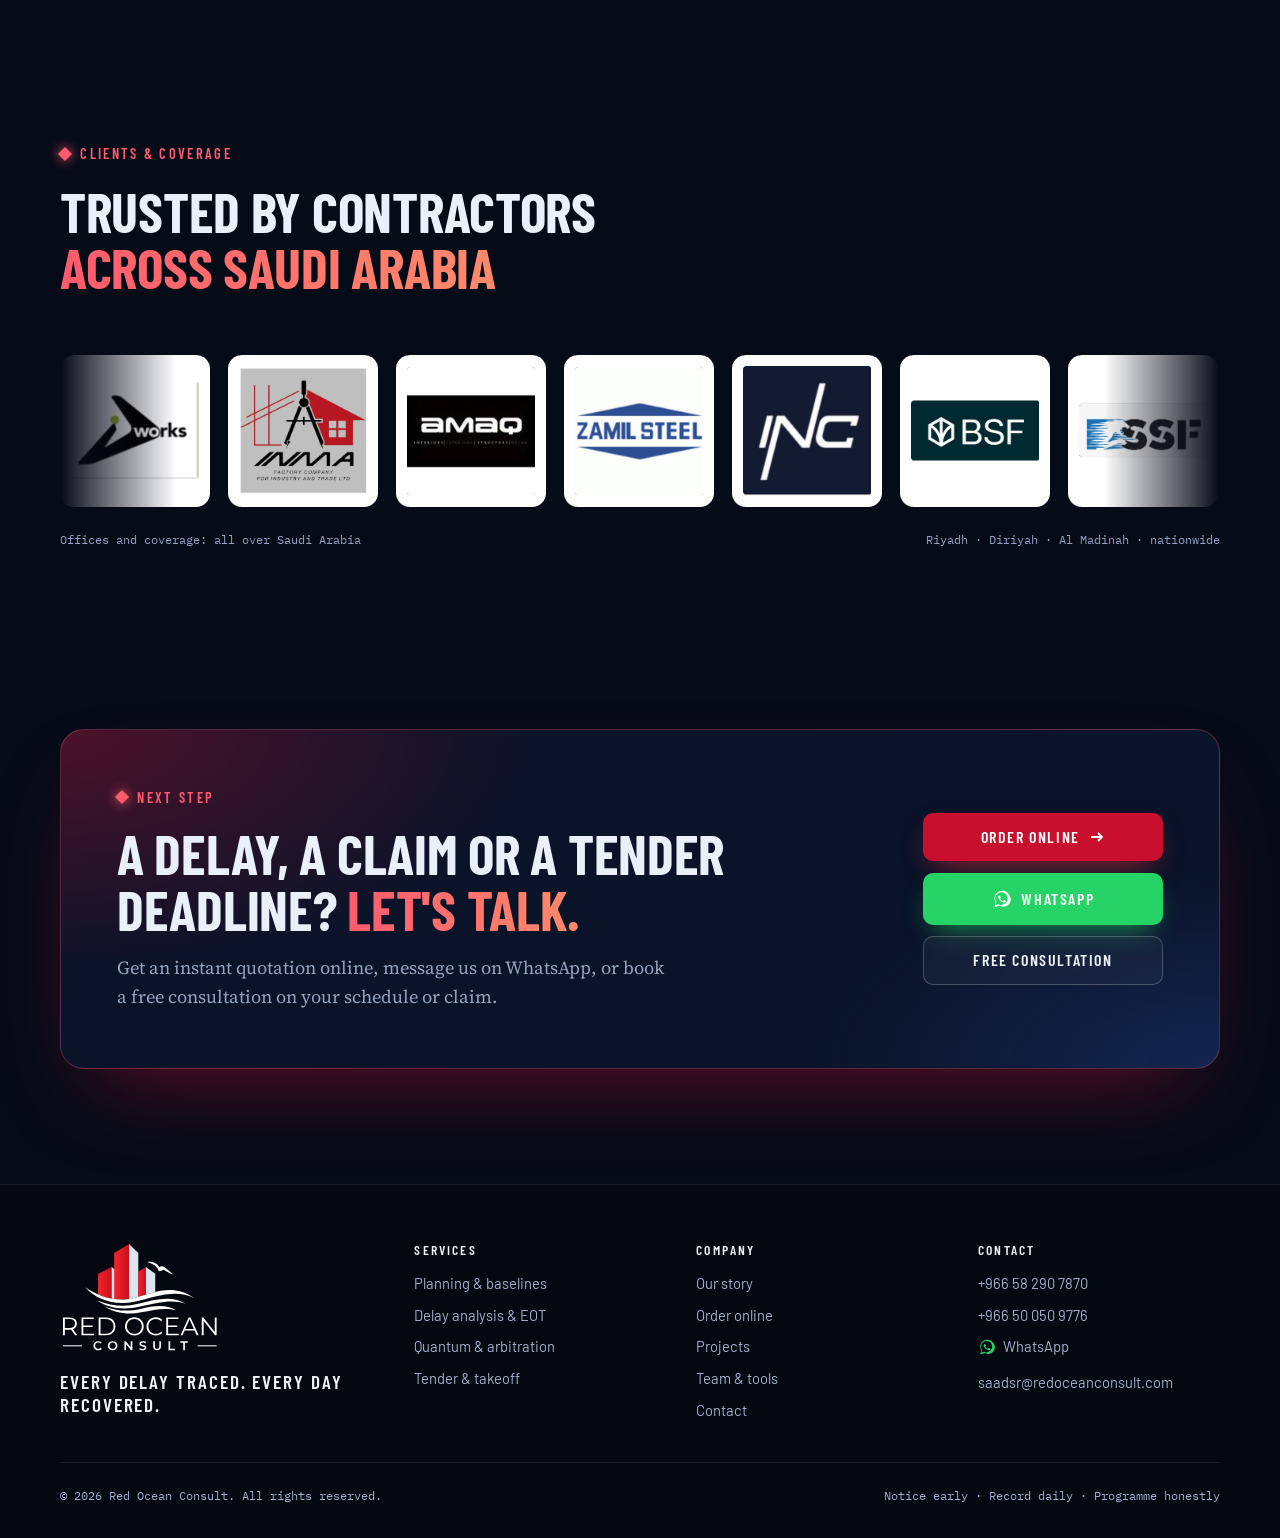
==== commit c0ef2831: "Split the one-page site into a short home page and separate pages Home now shows hero, numbers, four" ====
--- a/index.html
+++ b/index.html
@@ -3,11 +3,11 @@
 <head>
 <meta charset="utf-8">
 <meta name="viewport" content="width=device-width, initial-scale=1, viewport-fit=cover">
-<title>Red Ocean Consult</title>
+<title>Red Ocean Consult | Every delay traced. Every day recovered.</title>
 <meta name="claude:viewport-fit-sides" content="cover">
-<meta name="description" content="Red Ocean Consult provides construction planning, Primavera P6 baselines, forensic delay analysis, extension of time and quantum claims, tender support and arbitration expert services across Saudi Arabia.">
+<meta name="description" content="Construction planning, Primavera P6 baselines, forensic delay analysis, EOT and quantum claims, tender support and arbitration expert services across Saudi Arabia.">
 <meta property="og:title" content="Red Ocean Consult | Every delay traced. Every day recovered.">
-<meta property="og:description" content="Planning, delay analysis, EOT and quantum claims for contractors and project managers across Saudi Arabia.">
+<meta property="og:description" content="Construction planning, Primavera P6 baselines, forensic delay analysis, EOT and quantum claims, tender support and arbitration expert services across Saudi Arabia.">
 <meta property="og:url" content="https://www.redoceanconsult.com/">
 <meta property="og:image" content="https://www.redoceanconsult.com/assets/img/project-kafd-2-14.jpg">
 <meta property="og:type" content="website">
@@ -22,769 +22,43 @@
 <script type="application/ld+json">
 {"@context":"https://schema.org","@type":"ProfessionalService","name":"Red Ocean Consult","url":"https://www.redoceanconsult.com","logo":"https://www.redoceanconsult.com/assets/img/logo.png","slogan":"Every delay traced. Every day recovered.","foundingDate":"2019","email":"saadsr@redoceanconsult.com","telephone":["+966582907870","+966500509776"],"areaServed":"Saudi Arabia","sameAs":["https://wa.me/966582907870"],"address":{"@type":"PostalAddress","streetAddress":"Building 8323, Ahmad Bin Ubayd Street 4788, Al Khalidiyah Dist.","postalCode":"42317","addressLocality":"Al Madinah Al Munawwarah","addressCountry":"SA"}}
 </script>
-<style>
-/* Layout: a construction programme. Navy "programme" bands carry the Gantt signature; white and paper bands carry the evidence. Crimson marks delay, notices and the critical path. */
-:root {
-  --navy: #16244A;
-  --navy-deep: #0F1A36;
-  --crimson: #C8102E;
-  --crimson-dark: #A20D25;
-  --paper: #F3F5F9;
-  --white: #FFFFFF;
-  --ink: #141C2E;
-  --slate: #56617A;
-  --rule: #DCE1EA;
-  --rule-dark: rgba(255,255,255,.14);
-  --on-navy: #EEF2FA;
-  --on-navy-mute: #A3AFCB;
-
-  --f-display: "Barlow Condensed", "Arial Narrow", "Roboto Condensed", sans-serif;
-  --f-ui: "Barlow", "Segoe UI", system-ui, -apple-system, sans-serif;
-  --f-read: "Source Serif 4", Georgia, "Times New Roman", serif;
-  --f-data: "IBM Plex Mono", ui-monospace, Menlo, Consolas, monospace;
-
-  --s-hero: clamp(3rem, 7vw, 5.6rem);
-  --s-h2: clamp(2.2rem, 4.4vw, 3.5rem);
-  --s-h3: 1.45rem;
-  --s-label: .74rem;
-
-  --wrap: 1200px;
-  --r: 3px;
-  color-scheme: light;
-}
-*,*::before,*::after { box-sizing: border-box; }
-[hidden] { display: none !important; }
-html { scroll-behavior: smooth; scroll-padding-top: 92px; }
-body {
-  margin: 0; background: var(--white); color: var(--ink);
-  font-family: var(--f-ui); font-size: 1.0625rem; line-height: 1.6;
-  -webkit-font-smoothing: antialiased;
-}
-body::before { content: ""; position: fixed; inset: 0 0 auto; height: env(safe-area-inset-top, 0px); z-index: 60; background: var(--white); }
-img { max-width: 100%; height: auto; display: block; }
-svg { max-width: 100%; }
-a { color: inherit; }
-h1, h2, h3, h4 { margin: 0; text-wrap: balance; }
-p { margin: 0; }
-ul, ol { margin: 0; padding: 0; }
-:focus-visible { outline: 2px solid var(--crimson); outline-offset: 3px; }
-
-.wrap { max-width: var(--wrap); margin-inline: auto; padding-left: max(20px, env(safe-area-inset-left, 0px)); padding-right: max(20px, env(safe-area-inset-right, 0px)); }
-.band { padding-block: clamp(4.5rem, 9vw, 7.5rem); }
-.band--paper { background: var(--paper); }
-.band--navy { background: var(--navy); color: var(--on-navy); }
-
-.label { font-family: var(--f-display); font-weight: 600; font-size: .9rem; letter-spacing: .16em; text-transform: uppercase; color: var(--crimson); display: inline-flex; align-items: center; gap: .65rem; }
-.label::before { content: ""; width: 10px; height: 10px; background: currentColor; transform: rotate(45deg); flex: none; }
-.band--navy .label { color: #FF5A6E; }
-.h2 { font-family: var(--f-display); font-weight: 700; font-size: var(--s-h2); line-height: 1; letter-spacing: -.005em; text-transform: uppercase; }
-.h2 em { font-style: normal; color: var(--crimson); }
-.band--navy .h2 em { color: #FF5A6E; }
-.lede { font-family: var(--f-read); font-size: 1.15rem; line-height: 1.6; color: var(--slate); max-width: 62ch; }
-.band--navy .lede { color: var(--on-navy-mute); }
-.head { display: grid; gap: 1.1rem; max-width: 780px; margin-bottom: clamp(2.5rem, 5vw, 3.75rem); }
-.mono { font-family: var(--f-data); }
-
-.btn { display: inline-flex; align-items: center; gap: .6rem; padding: .95rem 1.5rem; font: 600 1rem/1 var(--f-display); letter-spacing: .1em; text-transform: uppercase; text-decoration: none; border: 1px solid transparent; border-radius: var(--r); cursor: pointer; transition: background .2s, color .2s, border-color .2s; }
-.btn svg { width: 16px; height: 16px; transition: transform .2s; }
-.btn:hover svg { transform: translateX(3px); }
-.btn--red { background: var(--crimson); color: var(--white); }
-.btn--red:hover { background: var(--crimson-dark); }
-.btn--line { border-color: rgba(255,255,255,.4); color: var(--on-navy); }
-.btn--line:hover { border-color: var(--white); background: rgba(255,255,255,.06); }
-
-/* Header */
-.site-header { position: sticky; top: env(safe-area-inset-top, 0px); z-index: 50; background: rgba(255,255,255,.94); backdrop-filter: blur(12px); -webkit-backdrop-filter: blur(12px); border-bottom: 1px solid var(--rule); }
-.nav { display: flex; align-items: center; justify-content: space-between; gap: 1.5rem; height: 84px; }
-.brand img { height: 66px; width: auto; }
-.nav-links { display: flex; gap: 1.8rem; list-style: none; }
-.nav-links a { text-decoration: none; font: 600 .98rem var(--f-display); letter-spacing: .1em; text-transform: uppercase; color: var(--slate); transition: color .2s; }
-.nav-links a:hover, .nav-links a.active { color: var(--crimson); }
-.site-header { transition: box-shadow .3s; }
-.site-header.scrolled { box-shadow: 0 8px 28px -14px rgba(22,36,74,.35); }
-.nav .btn { padding: .75rem 1.1rem; font-size: .9rem; }
-.menu-btn { display: none; background: none; border: 0; color: var(--navy); padding: .5rem; cursor: pointer; }
-.menu-btn svg { width: 28px; height: 28px; }
-.mobile-menu { display: none; padding-bottom: 1rem; }
-.mobile-menu a { padding-block: .85rem; border-top: 1px solid var(--rule); text-decoration: none; font: 600 1.05rem var(--f-display); letter-spacing: .1em; text-transform: uppercase; }
-.mobile-menu .btn { margin-top: .8rem; justify-content: center; }
-
-/* Hero */
-.hero { background: var(--navy); color: var(--on-navy); position: relative; overflow: hidden; }
-.hero::before { content: ""; position: absolute; inset: 0; background-image: linear-gradient(var(--rule-dark) 1px, transparent 1px), linear-gradient(90deg, var(--rule-dark) 1px, transparent 1px); background-size: 48px 48px; opacity: .35; mask-image: linear-gradient(90deg, transparent, #000 60%); -webkit-mask-image: linear-gradient(90deg, transparent, #000 60%); pointer-events: none; }
-.hero-grid { position: relative; display: grid; grid-template-columns: minmax(0, .95fr) minmax(0, 1.2fr); gap: clamp(2rem, 5vw, 4.5rem); align-items: center; padding-block: clamp(3.5rem, 8vw, 6.5rem); }
-.hero-copy { display: grid; gap: 1.6rem; }
-.hero h1 { font-family: var(--f-display); font-weight: 700; font-size: var(--s-hero); line-height: .92; text-transform: uppercase; letter-spacing: -.01em; }
-.hero h1 span { display: block; }
-.hero h1 span + span { color: #FF5A6E; }
-.hero .lede { color: var(--on-navy-mute); font-size: 1.2rem; }
-.hero-cta { display: flex; flex-wrap: wrap; gap: .8rem; }
-.hero-meta { font-family: var(--f-data); font-size: .78rem; color: var(--on-navy-mute); letter-spacing: .04em; }
-
-/* Gantt signature */
-.programme { margin: 0; background: var(--navy-deep); border: 1px solid var(--rule-dark); border-radius: 6px; padding: 1rem 1rem .9rem; box-shadow: 0 30px 60px -30px rgba(0,0,0,.6); min-width: 0; }
-.programme-top { display: flex; justify-content: space-between; align-items: center; gap: 1rem; padding: .1rem .3rem .8rem; border-bottom: 1px solid var(--rule-dark); font-family: var(--f-data); font-size: .72rem; color: var(--on-navy-mute); flex-wrap: wrap; }
-.programme-top b { color: var(--on-navy); font-weight: 500; }
-.dots { display: flex; gap: 6px; }
-.dots i { width: 9px; height: 9px; border-radius: 50%; background: rgba(255,255,255,.18); }
-.dots i:first-child { background: var(--crimson); }
-.gantt { display: block; width: 100%; height: auto; margin-top: .6rem; }
-.gantt text { font-family: var(--f-data); }
-.gantt .lbl { font-size: 10.5px; fill: #C9D2E6; }
-.gantt .tick { font-size: 9px; fill: #7F8CAA; }
-.gantt .tag { font-size: 9px; fill: #FF7083; font-weight: 500; }
-.gantt .base { fill: none; stroke: rgba(255,255,255,.42); stroke-width: 1; stroke-dasharray: 3 2; }
-.gantt .act { fill: #E6ECF8; }
-.gantt .act--nc { fill: #6E7DA0; }
-.gantt .crit { stroke: #FF5A6E; stroke-width: 1.2; fill: none; }
-.gantt .grow { transform-box: fill-box; transform-origin: left center; animation: grow 1s cubic-bezier(.3,.7,.2,1) both; }
-.gantt .fade { animation: fade .8s ease both; }
-@keyframes grow { from { transform: scaleX(0); } to { transform: none; } }
-@keyframes fade { from { opacity: 0; } to { opacity: 1; } }
-.readout { display: grid; grid-template-columns: repeat(3, minmax(0,1fr)); border-top: 1px solid var(--rule-dark); margin-top: .5rem; }
-.readout div { padding: .8rem .3rem .2rem; display: grid; gap: .15rem; }
-.readout div + div { border-left: 1px solid var(--rule-dark); padding-left: .9rem; }
-.readout dt { font-family: var(--f-data); font-size: .66rem; letter-spacing: .08em; text-transform: uppercase; color: var(--on-navy-mute); }
-.readout dd { margin: 0; font: 700 1.35rem/1.1 var(--f-display); color: var(--on-navy); }
-.readout dd.red { color: #FF5A6E; }
-.programme-note { font-family: var(--f-data); font-size: .66rem; color: #7F8CAA; padding: .5rem .3rem 0; }
-
-/* Numbers */
-.numbers { background: var(--navy-deep); color: var(--on-navy); }
-.numbers ul { list-style: none; display: grid; grid-template-columns: repeat(6, minmax(0,1fr)); }
-.numbers li { padding: 1.8rem 1.2rem 1.8rem 0; display: grid; gap: .3rem; align-content: start; }
-.numbers li + li { padding-left: 1.2rem; border-left: 1px solid var(--rule-dark); }
-.numbers b { font: 700 clamp(2.2rem, 3.6vw, 3rem)/1 var(--f-display); font-variant-numeric: tabular-nums; }
-.numbers b small { font-size: .55em; margin-right: .15em; }
-.numbers b sup { color: #FF5A6E; font-size: .6em; vertical-align: .55em; }
-.numbers span { font-size: .9rem; color: var(--on-navy-mute); line-height: 1.35; }
-
-/* Story */
-.story { display: grid; grid-template-columns: minmax(0,.9fr) minmax(0,1.1fr); gap: clamp(2.5rem, 6vw, 5.5rem); align-items: start; }
-.story-photos { display: grid; grid-template-columns: 1fr 1fr; gap: 12px; position: sticky; top: 110px; }
-.story-photos img { width: 100%; aspect-ratio: 3/5; object-fit: cover; border-radius: var(--r); }
-.story-photos img:last-child { margin-top: 3.5rem; }
-.story-copy { display: grid; gap: 1.4rem; }
-.story-copy .prose { display: grid; gap: 1.1rem; font-family: var(--f-read); font-size: 1.1rem; color: #2C3550; max-width: 62ch; }
-.pull { font: 600 clamp(1.5rem, 2.6vw, 2rem)/1.15 var(--f-display); text-transform: uppercase; color: var(--navy); border-left: 4px solid var(--crimson); padding: .2rem 0 .2rem 1.2rem; letter-spacing: .01em; }
-.mission { background: var(--crimson); color: var(--white); padding: clamp(1.5rem, 3vw, 2.2rem); border-radius: var(--r); display: grid; gap: 1.2rem; margin-top: .6rem; }
-.mission h3 { font: 600 .9rem var(--f-display); letter-spacing: .16em; text-transform: uppercase; opacity: .85; }
-.mission > p { font-family: var(--f-read); font-size: 1.2rem; line-height: 1.5; }
-.values { display: grid; grid-template-columns: repeat(2, minmax(0,1fr)); gap: 1rem 1.6rem; border-top: 1px solid rgba(255,255,255,.3); padding-top: 1.2rem; list-style: none; }
-.values b { display: block; font: 700 1.15rem var(--f-display); letter-spacing: .06em; text-transform: uppercase; }
-.values span { font-size: .93rem; opacity: .9; }
-
-/* Research */
-.research { display: grid; grid-template-columns: repeat(3, minmax(0,1fr)); gap: 0; border-top: 2px solid var(--navy); }
-.stat { padding: 1.8rem 1.6rem 1.8rem 0; display: grid; gap: .8rem; align-content: start; }
-.stat + .stat { padding-left: 1.6rem; border-left: 1px solid var(--rule); }
-.stat b { font: 700 clamp(3rem, 6vw, 4.6rem)/.9 var(--f-display); color: var(--crimson); font-variant-numeric: tabular-nums; }
-.stat p { font-family: var(--f-read); color: #2C3550; }
-.stat cite { font-family: var(--f-data); font-style: normal; font-size: .72rem; color: var(--slate); line-height: 1.5; }
-.research-note { margin-top: 1.4rem; font-size: .88rem; color: var(--slate); max-width: 80ch; }
-
-/* Problem → answer */
-.pa { display: grid; grid-template-columns: repeat(3, minmax(0,1fr)); gap: 20px; margin-top: clamp(3rem, 6vw, 4.5rem); }
-.pa-card { background: var(--white); border: 1px solid var(--rule); border-radius: var(--r); display: grid; grid-template-rows: auto 1fr; overflow: hidden; }
-.pa-problem { padding: 1.5rem 1.5rem 1.3rem; display: grid; gap: .5rem; border-bottom: 1px dashed var(--rule); }
-.pa-problem .mono { font-size: .72rem; color: var(--crimson); letter-spacing: .08em; text-transform: uppercase; }
-.pa-problem h3 { font: 700 1.6rem/1.05 var(--f-display); text-transform: uppercase; }
-.pa-problem p { font-size: .95rem; color: var(--slate); }
-.pa-answer { padding: 1.3rem 1.5rem 1.6rem; background: linear-gradient(180deg, #F8F9FC, var(--white)); display: grid; gap: .8rem; align-content: start; }
-.pa-answer h4 { font: 700 1.05rem var(--f-display); letter-spacing: .08em; text-transform: uppercase; color: var(--navy); display: flex; align-items: center; gap: .5rem; }
-.pa-answer h4 svg { width: 18px; height: 18px; color: var(--crimson); flex: none; }
-.ticks { list-style: none; display: grid; gap: .5rem; font-size: .95rem; }
-.ticks li { padding-left: 1.3rem; position: relative; }
-.ticks li::before { content: ""; position: absolute; left: 0; top: .55em; width: 8px; height: 8px; border: 2px solid var(--crimson); transform: rotate(45deg); }
-.motto { margin-top: 2rem; text-align: center; font: 600 1.15rem var(--f-display); letter-spacing: .18em; text-transform: uppercase; color: var(--navy); }
-
-/* Lifecycle */
-.lifecycle { display: grid; grid-template-columns: repeat(3, minmax(0,1fr)); gap: 0; border: 1px solid var(--rule-dark); border-radius: var(--r); }
-.stage { padding: 1.6rem 1.6rem 2rem; display: grid; gap: 1.5rem; align-content: start; min-width: 0; }
-.stage + .stage { border-left: 1px solid var(--rule-dark); }
-.stage-head { display: grid; gap: .3rem; padding-bottom: 1.1rem; border-bottom: 3px solid #FF5A6E; }
-.stage-head .mono { font-size: .72rem; letter-spacing: .1em; color: var(--on-navy-mute); text-transform: uppercase; }
-.stage-head h3 { font: 700 1.7rem/1 var(--f-display); text-transform: uppercase; }
-.svc { display: grid; gap: .35rem; }
-.svc h4 { font: 600 1.15rem var(--f-display); letter-spacing: .06em; text-transform: uppercase; color: var(--white); }
-.svc p { font-size: .95rem; color: var(--on-navy-mute); }
-.roles-line { margin-top: 1.8rem; font-size: .92rem; color: var(--on-navy-mute); max-width: 90ch; }
-.roles-line b { color: var(--on-navy); font-weight: 500; }
-.why3 { margin-top: 2.2rem; display: grid; grid-template-columns: repeat(3, minmax(0,1fr)); gap: 20px; list-style: none; }
-.why3 li { border-top: 1px solid var(--rule-dark); padding-top: 1rem; font: 600 1.2rem/1.2 var(--f-display); text-transform: uppercase; letter-spacing: .03em; }
-
-/* Delay analysis */
-.split { display: grid; grid-template-columns: minmax(0,1fr) minmax(0,1fr); gap: clamp(2rem, 5vw, 4rem); align-items: start; }
-.steps6 { list-style: none; display: grid; grid-template-columns: repeat(2, minmax(0,1fr)); gap: 1px; background: var(--rule); border: 1px solid var(--rule); }
-.steps6 li { background: var(--white); padding: 1.3rem 1.3rem 1.5rem; display: grid; gap: .4rem; align-content: start; }
-.steps6 .mono { font-size: .75rem; color: var(--crimson); }
-.steps6 h4 { font: 700 1.25rem var(--f-display); text-transform: uppercase; letter-spacing: .03em; }
-.steps6 p { font-size: .93rem; color: var(--slate); }
-.methods { display: grid; gap: 0; }
-.method { display: grid; grid-template-columns: 64px minmax(0,1fr); gap: 1rem; padding-block: 1.1rem; border-bottom: 1px solid var(--rule); }
-.method:first-child { border-top: 2px solid var(--navy); }
-.method svg { width: 64px; height: 40px; }
-.method h4 { font: 700 1.25rem var(--f-display); text-transform: uppercase; letter-spacing: .03em; margin-bottom: .2rem; }
-.method p { font-size: .95rem; color: var(--slate); }
-.dtypes { margin-top: 2.5rem; display: grid; grid-template-columns: repeat(4, minmax(0,1fr)); gap: 12px; }
-.dtype { padding: 1rem 1.1rem; border-radius: var(--r); border: 1px solid var(--rule); background: var(--white); display: grid; gap: .25rem; }
-.dtype b { font: 700 1.1rem/1.1 var(--f-display); text-transform: uppercase; letter-spacing: .03em; }
-.dtype span { font-size: .88rem; color: var(--slate); }
-.dtype--tc { border-color: var(--crimson); background: #FFF5F6; }
-.dtype--tc b { color: var(--crimson); }
-.receive { margin-top: 2.5rem; display: grid; grid-template-columns: minmax(0,1fr) minmax(0,1.2fr); gap: 20px; align-items: stretch; }
-.receive-box { padding: 1.6rem; border: 1px solid var(--rule); border-radius: var(--r); background: var(--white); display: grid; gap: .9rem; align-content: start; }
-.receive-box h3 { font: 700 1.3rem var(--f-display); text-transform: uppercase; letter-spacing: .04em; }
-.note-red { background: var(--crimson); color: var(--white); padding: 1.6rem; border-radius: var(--r); font-family: var(--f-read); font-size: 1.1rem; line-height: 1.55; display: grid; align-content: center; }
-
-/* Claim to hearing */
-.feature { display: grid; grid-template-columns: minmax(0,1fr) minmax(0,1fr); gap: clamp(2rem, 5vw, 4.5rem); align-items: center; }
-.feature + .feature { margin-top: clamp(4rem, 8vw, 6rem); }
-.feature img { width: 100%; aspect-ratio: 4/3; object-fit: cover; border-radius: var(--r); }
-.feature--flip > :first-child { order: 2; }
-.feature-copy { display: grid; gap: 1.3rem; min-width: 0; }
-.flow { list-style: none; display: grid; gap: 0; counter-reset: f; }
-.flow li { counter-increment: f; display: grid; grid-template-columns: 2.6rem minmax(0,1fr); gap: .8rem; padding-block: .75rem; border-bottom: 1px solid var(--rule); font-size: .98rem; }
-.flow li::before { content: counter(f, decimal-leading-zero); font-family: var(--f-data); font-size: .8rem; color: var(--crimson); padding-top: .15rem; }
-.flow b { font-weight: 600; }
-.chips { display: flex; flex-wrap: wrap; gap: .5rem; list-style: none; }
-.chips li { font-family: var(--f-data); font-size: .76rem; padding: .35rem .7rem; border: 1px solid var(--rule); border-radius: 999px; background: var(--white); }
-
-/* Pre-contract */
-.pre { display: grid; grid-template-columns: repeat(2, minmax(0,1fr)); gap: 24px; }
-.pre-card { background: var(--white); border: 1px solid var(--rule); border-radius: var(--r); overflow: hidden; display: grid; grid-template-rows: auto 1fr; }
-.pre-card img { width: 100%; aspect-ratio: 16/8; object-fit: cover; }
-.pre-body { padding: 1.6rem 1.7rem 1.9rem; display: grid; gap: 1rem; align-content: start; }
-.pre-body h3 { font: 700 1.9rem/1 var(--f-display); text-transform: uppercase; }
-.pre-body > p { font-family: var(--f-read); color: #2C3550; }
-.pre-body .flow li { font-size: .95rem; }
-.pre-body > p.callout { margin-top: .4rem; font-family: var(--f-ui); padding: .9rem 1.1rem; background: var(--navy); color: var(--on-navy); border-radius: var(--r); font-size: .93rem; }
-
-/* Projects */
-.sectors { display: grid; grid-template-columns: repeat(4, minmax(0,1fr)); gap: 12px; margin-bottom: clamp(3rem, 6vw, 4.5rem); }
-.sector { position: relative; border-radius: var(--r); overflow: hidden; aspect-ratio: 4/3; max-width: 100%; }
-.sector img { width: 100%; height: 100%; object-fit: cover; transition: transform .6s ease; }
-.sector:hover img { transform: scale(1.05); }
-.sector span { position: absolute; left: 0; right: 0; bottom: 0; padding: 2.2rem .9rem .75rem; background: linear-gradient(transparent, rgba(15,26,54,.9)); color: var(--white); font: 700 1.2rem var(--f-display); text-transform: uppercase; letter-spacing: .06em; }
-.projects { display: grid; grid-template-columns: repeat(3, minmax(0,1fr)); gap: 24px; }
-.project { display: grid; grid-template-rows: auto 1fr; background: var(--white); border: 1px solid var(--rule); border-radius: var(--r); overflow: hidden; transition: box-shadow .25s, transform .25s; }
-.project:hover { box-shadow: 0 18px 40px -22px rgba(22,36,74,.45); transform: translateY(-3px); }
-.project-img { position: relative; aspect-ratio: 16/10; max-width: 100%; overflow: hidden; }
-.project-img img { width: 100%; height: 100%; object-fit: cover; }
-.project-value { position: absolute; top: 12px; right: 12px; background: var(--crimson); color: var(--white); font: 700 1.05rem var(--f-display); letter-spacing: .04em; padding: .3rem .65rem; border-radius: 2px; }
-.project-body { padding: 1.2rem 1.3rem 1.4rem; display: grid; gap: .7rem; align-content: start; }
-.project-body h3 { font: 700 1.45rem/1.05 var(--f-display); text-transform: uppercase; }
-.project-loc { font-family: var(--f-data); font-size: .74rem; color: var(--slate); display: flex; gap: .4rem; align-items: center; }
-.project-loc svg { width: 12px; height: 12px; color: var(--crimson); flex: none; }
-.scope { display: flex; flex-wrap: wrap; gap: .35rem; list-style: none; }
-.scope li { font-size: .78rem; font-weight: 500; padding: .25rem .55rem; background: var(--paper); border-radius: 2px; color: var(--navy); }
-.project--total { grid-column: span 2; background: var(--navy); color: var(--on-navy); border-color: var(--navy); display: grid; align-content: center; padding: 2rem; gap: .8rem; grid-template-rows: none; }
-.project--total b { font: 700 clamp(3rem, 5vw, 4rem)/1 var(--f-display); }
-.project--total b small { font-size: .45em; letter-spacing: .06em; margin-right: .2em; }
-.project--total p { color: var(--on-navy-mute); }
-
-/* Team */
-.team { display: grid; grid-template-columns: repeat(3, minmax(0,1fr)); gap: 1px; background: var(--rule-dark); border: 1px solid var(--rule-dark); border-radius: var(--r); overflow: hidden; }
-.role { background: var(--navy); padding: 1.6rem; display: grid; gap: .7rem; align-content: start; }
-.role svg { width: 30px; height: 30px; color: #FF5A6E; }
-.role h3 { font: 700 1.4rem/1.05 var(--f-display); text-transform: uppercase; }
-.role p { font-size: .93rem; color: var(--on-navy-mute); }
-.tools { margin-top: 2.5rem; display: grid; grid-template-columns: repeat(4, minmax(0,1fr)); gap: 12px; list-style: none; }
-.tools li { border: 1px solid var(--rule-dark); border-radius: var(--r); padding: 1.1rem 1.2rem; display: grid; gap: .25rem; }
-.tools b { font: 700 1.3rem var(--f-display); letter-spacing: .03em; }
-.tools span { font-size: .86rem; color: var(--on-navy-mute); }
-
-/* Clients */
-.clients { display: grid; grid-template-columns: repeat(8, minmax(0,1fr)); gap: 12px; list-style: none; }
-.clients li { aspect-ratio: 1; max-width: 100%; border: 1px solid var(--rule); border-radius: var(--r); display: grid; place-items: center; padding: 10px; background: var(--white); }
-.clients img { max-height: 100%; width: auto; object-fit: contain; filter: grayscale(1); opacity: .8; transition: filter .3s, opacity .3s; }
-.clients li:hover img { filter: none; opacity: 1; }
-.coverage { margin-top: 1.4rem; display: flex; justify-content: space-between; gap: 1rem; flex-wrap: wrap; font-family: var(--f-data); font-size: .78rem; color: var(--slate); }
-
-/* Contact */
-.contact { display: grid; grid-template-columns: minmax(0,1fr) minmax(0,1.15fr); gap: clamp(2.5rem, 5vw, 4.5rem); align-items: start; }
-.contact-side { display: grid; gap: 1.6rem; min-width: 0; }
-.engage { list-style: none; display: grid; counter-reset: e; }
-.engage li { counter-increment: e; display: grid; grid-template-columns: 2.6rem minmax(0,1fr); gap: .8rem; padding-block: .9rem; border-top: 1px solid var(--rule-dark); }
-.engage li::before { content: counter(e, decimal-leading-zero); font-family: var(--f-data); font-size: .8rem; color: #FF5A6E; padding-top: .2rem; }
-.engage b { display: block; font: 700 1.15rem var(--f-display); text-transform: uppercase; letter-spacing: .04em; }
-.engage span { font-size: .93rem; color: var(--on-navy-mute); }
-.prep { background: rgba(255,255,255,.05); border: 1px solid var(--rule-dark); border-radius: var(--r); padding: 1.3rem 1.4rem; display: grid; gap: .7rem; }
-.prep h3 { font: 700 1.1rem var(--f-display); letter-spacing: .1em; text-transform: uppercase; }
-.prep .ticks { font-size: .93rem; color: var(--on-navy-mute); }
-.prep .ticks li::before { border-color: #FF5A6E; }
-.cdetails { display: grid; gap: 0; }
-.cline { display: grid; gap: .25rem; padding-block: .95rem; border-top: 1px solid var(--rule-dark); }
-.cline dt { font-family: var(--f-data); font-size: .7rem; letter-spacing: .1em; text-transform: uppercase; color: var(--on-navy-mute); }
-.cline dd { margin: 0; display: grid; gap: .2rem; font-size: 1.05rem; overflow-wrap: anywhere; }
-.cline a { text-decoration: none; }
-.cline a:hover { color: #FF8E9C; }
-.cline .row { display: flex; align-items: center; gap: .6rem; flex-wrap: wrap; }
-.copy-btn { font: 500 .66rem var(--f-data); letter-spacing: .08em; text-transform: uppercase; background: none; border: 1px solid var(--rule-dark); border-radius: 999px; padding: .2rem .55rem; color: var(--on-navy-mute); cursor: pointer; }
-.copy-btn:hover { color: var(--white); border-color: var(--white); }
-
-form.enquiry { background: var(--white); color: var(--ink); border-radius: 6px; padding: clamp(1.5rem, 3vw, 2.4rem); display: grid; grid-template-columns: repeat(2, minmax(0,1fr)); gap: 1.1rem; box-shadow: 0 30px 60px -30px rgba(0,0,0,.5); }
-.form-title { grid-column: 1 / -1; display: grid; gap: .3rem; margin-bottom: .4rem; }
-.form-title h3 { font: 700 1.8rem/1 var(--f-display); text-transform: uppercase; }
-.form-title p { font-size: .93rem; color: var(--slate); }
-.field { display: grid; gap: .35rem; min-width: 0; }
-.field--full { grid-column: 1 / -1; }
-.field label { font: 600 .85rem var(--f-display); letter-spacing: .12em; text-transform: uppercase; color: var(--slate); }
-.field input, .field select, .field textarea { font: inherit; font-size: 1rem; color: var(--ink); width: 100%; background: var(--paper); border: 1px solid var(--rule); border-radius: var(--r); padding: .8rem .9rem; transition: border-color .2s, background .2s; }
-.field textarea { min-height: 130px; resize: vertical; }
-.field input:focus, .field select:focus, .field textarea:focus { outline: none; border-color: var(--navy); background: var(--white); }
-.hp { position: absolute; left: -9999px; width: 1px; height: 1px; overflow: hidden; }
-.form-foot { grid-column: 1 / -1; display: flex; justify-content: space-between; align-items: center; gap: 1rem; flex-wrap: wrap; }
-.form-foot small { color: var(--slate); font-size: .85rem; }
-.form-status { grid-column: 1 / -1; font-size: .95rem; padding: .85rem 1rem; border-radius: var(--r); }
-.form-status.ok { background: #E7F4EC; color: #155C38; }
-.form-status.err { background: #FCEBEE; color: #8E0F23; }
-
-/* Footer */
-.site-footer { background: var(--navy-deep); color: var(--on-navy-mute); padding-block: 3.5rem 2rem; font-size: .92rem; }
-.foot { display: grid; grid-template-columns: minmax(0,1.3fr) repeat(3, minmax(0,1fr)); gap: 2.5rem; padding-bottom: 2.5rem; border-bottom: 1px solid var(--rule-dark); }
-.foot-brand { display: grid; gap: 1rem; align-content: start; }
-.foot-brand img { width: 160px; height: auto; }
-.foot-brand p { font: 600 1.2rem var(--f-display); letter-spacing: .1em; text-transform: uppercase; color: var(--on-navy); }
-.foot h4 { font: 600 .85rem var(--f-display); letter-spacing: .16em; text-transform: uppercase; color: var(--on-navy); margin-bottom: .9rem; }
-.foot ul { list-style: none; display: grid; gap: .5rem; }
-.foot a { text-decoration: none; overflow-wrap: anywhere; }
-.foot a:hover { color: var(--white); }
-.foot-bottom { padding-top: 1.5rem; display: flex; justify-content: space-between; gap: 1rem; flex-wrap: wrap; font-family: var(--f-data); font-size: .74rem; }
-
-/* Responsive */
-@media (max-width: 1080px) {
-  .nav-links, .nav > .btn { display: none; }
-  .menu-btn { display: inline-flex; }
-  .nav.open + .mobile-menu { display: grid; }
-  .hero-grid, .story, .split, .feature, .contact, .receive { grid-template-columns: minmax(0,1fr); }
-  .feature--flip > :first-child { order: 0; }
-  .story-photos { position: static; max-width: 520px; }
-  .numbers ul { grid-template-columns: repeat(3, minmax(0,1fr)); }
-  .numbers li:nth-child(4) { padding-left: 0; border-left: 0; }
-  .numbers li:nth-child(n+4) { border-top: 1px solid var(--rule-dark); }
-  .pa, .lifecycle, .projects, .team { grid-template-columns: repeat(2, minmax(0,1fr)); }
-  .lifecycle .stage:nth-child(3) { border-left: 0; border-top: 1px solid var(--rule-dark); grid-column: 1 / -1; }
-  .pa-card:nth-child(3) { grid-column: 1 / -1; }
-  .clients { grid-template-columns: repeat(4, minmax(0,1fr)); }
-  .foot { grid-template-columns: repeat(2, minmax(0,1fr)); }
-  .dtypes, .tools { grid-template-columns: repeat(2, minmax(0,1fr)); }
-  .project--total { grid-column: auto; }
-}
-@media (max-width: 680px) {
-  .brand img { height: 54px; }
-  .numbers ul { grid-template-columns: repeat(2, minmax(0,1fr)); }
-  .numbers li:nth-child(n) { padding-left: 1.2rem; border-left: 1px solid var(--rule-dark); }
-  .numbers li:nth-child(odd) { padding-left: 0; border-left: 0; }
-  .numbers li:nth-child(n+3) { border-top: 1px solid var(--rule-dark); }
-  .research, .pa, .lifecycle, .projects, .team, .pre, .steps6, .why3, form.enquiry, .foot { grid-template-columns: minmax(0,1fr); }
-  .stat + .stat { padding-left: 0; border-left: 0; border-top: 1px solid var(--rule); }
-  .lifecycle .stage + .stage { border-left: 0; border-top: 1px solid var(--rule-dark); }
-  .pa-card:nth-child(3), .lifecycle .stage:nth-child(3) { grid-column: auto; }
-  .sectors { grid-template-columns: repeat(2, minmax(0,1fr)); }
-  .values { grid-template-columns: minmax(0,1fr); }
-  .readout { grid-template-columns: minmax(0,1fr); }
-  .readout div + div { border-left: 0; padding-left: .3rem; border-top: 1px solid var(--rule-dark); }
-  .readout div { grid-template-columns: 1fr auto; align-items: baseline; padding-block: .6rem; }
-  .readout dd { font-size: 1.1rem; text-align: right; }
-  .story-photos img { aspect-ratio: 4/5; }
-  .story-photos img:last-child { margin-top: 1.5rem; }
-  .hero-grid { padding-block: 2.5rem 3rem; gap: 2.5rem; }
-  .hero-cta .btn { flex: 1 1 100%; justify-content: center; }
-  .hero-meta { display: none; }
-  .band { padding-block: 3.75rem; }
-  .head { margin-bottom: 2rem; }
-  /* Swipeable rows instead of long stacks */
-  .projects, .team { display: flex; overflow-x: auto; scroll-snap-type: x mandatory; gap: 14px; margin-inline: -20px; padding: 0 20px 6px; scroll-padding-inline: 20px; background: none; border: 0; border-radius: 0; -webkit-overflow-scrolling: touch; scrollbar-width: none; }
-  .projects::-webkit-scrollbar, .team::-webkit-scrollbar { display: none; }
-  .projects > *, .team > * { flex: 0 0 84%; scroll-snap-align: start; }
-  .role { border: 1px solid var(--rule-dark); border-radius: var(--r); }
-  .swipe-hint { display: flex; align-items: center; gap: .5rem; margin-top: .9rem; font-family: var(--f-data); font-size: .72rem; letter-spacing: .06em; text-transform: uppercase; color: var(--slate); }
-  .band--navy .swipe-hint { color: var(--on-navy-mute); }
-  .swipe-hint::after { content: "→"; font-size: 1rem; animation: nudge 1.6s ease-in-out infinite; }
-  .wa-float { padding: .85rem; }
-  .wa-float span { display: none; }
-}
-@keyframes nudge { 0%, 100% { transform: none; } 50% { transform: translateX(5px); } }
-
-/* WhatsApp */
-.wa-float { position: fixed; z-index: 40; right: max(20px, calc(env(safe-area-inset-right, 0px) + 12px)); bottom: calc(20px + env(safe-area-inset-bottom, 0px)); display: inline-flex; align-items: center; gap: .6rem; background: #25D366; color: #fff; text-decoration: none; border-radius: 999px; padding: .75rem 1.15rem .75rem .8rem; font: 600 .95rem var(--f-ui); box-shadow: 0 12px 28px -10px rgba(0,0,0,.45); transition: transform .2s, box-shadow .2s; }
-.wa-float:hover { transform: translateY(-2px); box-shadow: 0 16px 32px -10px rgba(0,0,0,.5); }
-.wa-float svg { width: 30px; height: 30px; flex: none; }
-.wa-link { display: inline-flex; align-items: center; gap: .45rem; }
-.wa-link svg { width: 18px; height: 18px; color: #25D366; flex: none; }
-.swipe-hint { display: none; }
-
-/* Lift-in as sections scroll into view (content stays visible) */
-.lift { transform: translateY(26px); transition: transform .8s cubic-bezier(.2,.7,.2,1), box-shadow .25s, border-color .25s; }
-.lift.in { transform: none; }
-
-/* Order online */
-.order-grid { display: grid; grid-template-columns: repeat(3, minmax(0,1fr)); gap: 24px; }
-.pkg { background: var(--white); border: 1px solid var(--rule); border-radius: 6px; padding: 1.8rem 1.7rem; display: grid; gap: 1.1rem; grid-template-rows: auto auto auto 1fr auto; transition: border-color .25s, box-shadow .25s; }
-.pkg:hover { border-color: var(--navy); box-shadow: 0 18px 40px -26px rgba(22,36,74,.5); }
-.pkg .mono { font-size: .72rem; letter-spacing: .1em; text-transform: uppercase; color: var(--crimson); }
-.pkg h3 { font: 700 2rem/1 var(--f-display); text-transform: uppercase; }
-.pkg > p { font-family: var(--f-read); color: #2C3550; }
-.pkg .ticks { font-size: .93rem; color: var(--slate); align-self: start; }
-.pkg-foot { display: flex; align-items: end; justify-content: space-between; gap: 1rem; flex-wrap: wrap; border-top: 1px solid var(--rule); padding-top: 1.1rem; }
-.pkg-from { display: grid; }
-.pkg-from small { font-family: var(--f-data); font-size: .7rem; color: var(--slate); text-transform: uppercase; letter-spacing: .08em; }
-.pkg-from b { font: 700 1.7rem/1.1 var(--f-display); font-variant-numeric: tabular-nums; }
-.order-how { margin-top: 2rem; display: grid; grid-template-columns: repeat(4, minmax(0,1fr)); gap: 0; list-style: none; counter-reset: oh; border-top: 2px solid var(--navy); }
-.order-how li { counter-increment: oh; padding: 1rem 1rem 0 0; font-size: .93rem; color: var(--slate); }
-.order-how li + li { padding-left: 1rem; border-left: 1px solid var(--rule); }
-.order-how li::before { content: "Step " counter(oh); display: block; font-family: var(--f-data); font-size: .7rem; letter-spacing: .08em; text-transform: uppercase; color: var(--crimson); margin-bottom: .2rem; }
-.order-how b { display: block; color: var(--ink); font: 700 1.1rem var(--f-display); text-transform: uppercase; letter-spacing: .04em; }
-.svc-order { font: 600 .85rem var(--f-display); letter-spacing: .1em; text-transform: uppercase; color: #FF8E9C; background: none; border: 0; padding: 0; cursor: pointer; justify-self: start; text-decoration: underline; text-underline-offset: 3px; }
-.svc-order:hover { color: var(--white); }
-
-dialog.wiz { width: min(880px, calc(100% - 24px)); max-height: calc(100% - 24px); padding: 0; border: 0; border-radius: 8px; background: var(--white); color: var(--ink); box-shadow: 0 40px 80px -20px rgba(10,18,40,.6); overflow: hidden; }
-dialog.wiz[open] { display: grid; grid-template-rows: auto auto minmax(0,1fr) auto; }
-dialog.wiz::backdrop { background: rgba(15,26,54,.72); backdrop-filter: blur(3px); }
-.wiz-head { background: var(--navy); color: var(--on-navy); padding: 1.2rem 1.5rem; display: flex; justify-content: space-between; align-items: start; gap: 1rem; }
-.wiz-head h2 { font: 700 1.7rem/1 var(--f-display); text-transform: uppercase; }
-.wiz-head p { font-size: .9rem; color: var(--on-navy-mute); margin-top: .35rem; }
-.wiz-close { background: none; border: 1px solid var(--rule-dark); color: var(--on-navy); width: 36px; height: 36px; border-radius: 50%; cursor: pointer; font-size: 1.2rem; line-height: 1; flex: none; }
-.wiz-steps { display: grid; grid-template-columns: repeat(4, minmax(0,1fr)); list-style: none; background: var(--navy-deep); }
-.wiz-steps li { padding: .6rem 1.5rem; font: 600 .8rem var(--f-display); letter-spacing: .12em; text-transform: uppercase; color: #6E7DA0; border-bottom: 3px solid transparent; }
-.wiz-steps li.on { color: var(--white); border-color: #FF5A6E; }
-.wiz-steps li.done { color: var(--on-navy-mute); border-color: rgba(255,90,110,.35); }
-.wiz-body { overflow-y: auto; padding: 1.5rem; display: grid; gap: 1.2rem; align-content: start; }
-.wiz-body h3 { font: 700 1.25rem var(--f-display); text-transform: uppercase; letter-spacing: .04em; }
-.wiz-hint { font-size: .92rem; color: var(--slate); margin-top: -.6rem; }
-.opts { display: grid; grid-template-columns: repeat(2, minmax(0,1fr)); gap: 10px; }
-.opt { position: relative; display: grid; grid-template-columns: auto minmax(0,1fr) auto; gap: .8rem; align-items: start; padding: .95rem 1rem; border: 1px solid var(--rule); border-radius: 4px; cursor: pointer; transition: border-color .15s, background .15s; }
-.opt:hover { border-color: #9AA6BF; }
-.opt input { appearance: none; -webkit-appearance: none; width: 20px; height: 20px; border: 1.5px solid #9AA6BF; border-radius: 3px; margin: .1rem 0 0; display: grid; place-items: center; background: var(--white); cursor: pointer; }
-.opt input:checked { background: var(--crimson); border-color: var(--crimson); }
-.opt input[type="radio"] { border-radius: 50%; }
-.opt input:checked::after { content: ""; width: 5px; height: 10px; border: solid var(--white); border-width: 0 2px 2px 0; transform: translateY(-1px) rotate(45deg); }
-.opt input:disabled { background: var(--navy); border-color: var(--navy); cursor: default; }
-.opt:has(input:checked) { border-color: var(--crimson); background: #FFF6F7; }
-.opt:has(input:disabled) { border-color: var(--rule); background: var(--paper); cursor: default; }
-.opt b { display: block; font-weight: 600; font-size: .98rem; line-height: 1.3; }
-.opt small { display: block; font-size: .83rem; color: var(--slate); line-height: 1.4; margin-top: .2rem; }
-.opt em { font-style: normal; font-family: var(--f-data); font-size: .7rem; color: var(--navy); background: var(--white); border: 1px solid var(--rule); padding: .05rem .4rem; border-radius: 99px; margin-left: .3rem; vertical-align: 1px; }
-.opt .price { font-family: var(--f-data); font-size: .82rem; white-space: nowrap; color: var(--ink); font-variant-numeric: tabular-nums; }
-.wiz-grid { display: grid; grid-template-columns: repeat(2, minmax(0,1fr)); gap: 1rem; }
-.seg { display: grid; grid-template-columns: repeat(4, minmax(0,1fr)); gap: 8px; }
-.seg label { border: 1px solid var(--rule); border-radius: 4px; padding: .7rem .6rem; text-align: center; cursor: pointer; font-size: .9rem; line-height: 1.25; }
-.seg label:has(input:checked) { border-color: var(--crimson); background: #FFF6F7; color: var(--crimson); font-weight: 600; }
-.seg input { position: absolute; opacity: 0; pointer-events: none; }
-.stepper { display: inline-flex; align-items: center; border: 1px solid var(--rule); border-radius: 4px; overflow: hidden; }
-.stepper button { width: 44px; height: 44px; border: 0; background: var(--paper); font-size: 1.2rem; cursor: pointer; color: var(--navy); }
-.stepper input { width: 64px; height: 44px; border: 0; text-align: center; font: 600 1.1rem var(--f-data); color: var(--ink); background: var(--white); -moz-appearance: textfield; }
-.stepper input::-webkit-inner-spin-button { -webkit-appearance: none; }
-.switch { display: flex; gap: .8rem; align-items: center; padding: .9rem 1rem; border: 1px solid var(--rule); border-radius: 4px; cursor: pointer; }
-.switch input { width: 20px; height: 20px; accent-color: var(--crimson); }
-.switch span { font-size: .93rem; }
-.switch small { display: block; color: var(--slate); font-size: .83rem; }
-
-.quote { border: 1px solid var(--rule); border-radius: 4px; overflow: hidden; }
-.quote-top { display: flex; justify-content: space-between; gap: 1rem; flex-wrap: wrap; padding: 1rem 1.2rem; background: var(--paper); border-bottom: 1px solid var(--rule); font-size: .88rem; }
-.quote-top b { display: block; font: 700 1.2rem var(--f-display); text-transform: uppercase; letter-spacing: .03em; }
-.quote-top .mono { font-size: .78rem; color: var(--slate); text-align: right; }
-.quote table { width: 100%; border-collapse: collapse; font-size: .93rem; }
-.quote td { padding: .6rem 1.2rem; border-bottom: 1px solid var(--rule); vertical-align: top; }
-.quote td:last-child { text-align: right; font-family: var(--f-data); font-size: .85rem; white-space: nowrap; font-variant-numeric: tabular-nums; }
-.quote tr.sum td { border-bottom: 0; padding-block: .35rem; color: var(--slate); }
-.quote tr.sum:first-of-type td { padding-top: .9rem; }
-.quote tr.total td { background: var(--navy); color: var(--white); font: 700 1.3rem var(--f-display); padding-block: .9rem; }
-.quote tr.total td:last-child { font: 700 1.3rem var(--f-display); }
-.quote-terms { display: grid; grid-template-columns: repeat(3, minmax(0,1fr)); gap: 1px; background: var(--rule); border-top: 1px solid var(--rule); }
-.quote-terms div { background: var(--white); padding: .8rem 1.2rem; font-size: .85rem; color: var(--slate); }
-.quote-terms b { display: block; color: var(--ink); font: 700 1.1rem var(--f-display); }
-.fineprint { font-size: .83rem; color: var(--slate); }
-.done-box { text-align: center; display: grid; gap: 1rem; justify-items: center; padding: 1.5rem .5rem; }
-.done-box svg { width: 64px; height: 64px; color: var(--crimson); }
-.done-box h3 { font-size: 1.8rem; }
-.bank { width: 100%; max-width: 480px; text-align: left; border: 1px solid var(--rule); border-radius: 4px; }
-.bank div { display: flex; justify-content: space-between; gap: 1rem; padding: .6rem 1rem; border-bottom: 1px solid var(--rule); font-size: .92rem; }
-.bank div:last-child { border-bottom: 0; }
-.bank span { color: var(--slate); }
-.bank b { font-family: var(--f-data); font-weight: 500; overflow-wrap: anywhere; text-align: right; }
-.pp-box { width: 100%; max-width: 420px; min-height: 60px; }
-.pp-msg { width: 100%; max-width: 420px; background: #FCEBEE; color: #8E0F23; padding: .7rem 1rem; border-radius: 4px; font-size: .9rem; }
-.pay-alt { width: 100%; max-width: 480px; text-align: left; }
-.pay-alt summary { cursor: pointer; font-weight: 600; color: var(--navy); padding: .4rem 0; text-align: center; }
-.pay-alt .bank { margin-top: .6rem; }
-.wiz-foot { display: flex; align-items: center; justify-content: space-between; gap: 1rem; padding: 1rem 1.5rem; border-top: 1px solid var(--rule); background: var(--paper); flex-wrap: wrap; }
-.wiz-total small { display: block; font-family: var(--f-data); font-size: .68rem; text-transform: uppercase; letter-spacing: .08em; color: var(--slate); }
-.wiz-total b { font: 700 1.6rem/1 var(--f-display); font-variant-numeric: tabular-nums; }
-.wiz-actions { display: flex; gap: .6rem; }
-.btn--plain { background: var(--white); border-color: var(--rule); color: var(--ink); }
-.btn--plain:hover { border-color: var(--navy); }
-.btn:disabled { opacity: .55; cursor: wait; }
-.wiz-error { background: #FCEBEE; color: #8E0F23; padding: .75rem 1rem; border-radius: 4px; font-size: .93rem; }
-@media (max-width: 1080px) { .order-grid { grid-template-columns: minmax(0,1fr); } .order-how { grid-template-columns: repeat(2, minmax(0,1fr)); } .order-how li:nth-child(3) { padding-left: 0; border-left: 0; } }
-@media (max-width: 680px) {
-  .opts, .wiz-grid, .seg, .quote-terms { grid-template-columns: minmax(0,1fr); }
-  .seg { grid-template-columns: repeat(2, minmax(0,1fr)); }
-  .order-how { grid-template-columns: minmax(0,1fr); }
-  .order-how li + li { padding-left: 0; border-left: 0; }
-  .wiz-steps li { padding: .55rem .5rem; font-size: .68rem; letter-spacing: .06em; text-align: center; }
-  .wiz-body, .wiz-head, .wiz-foot { padding-left: 1rem; padding-right: 1rem; }
-  .wiz-actions { width: 100%; } .wiz-actions .btn { flex: 1; justify-content: center; }
-}
-
-@media (prefers-reduced-motion: reduce) {
-  *, *::before, *::after { animation: none !important; transition: none !important; }
-  html { scroll-behavior: auto; }
-}
-
-/* ═══════════ Cinematic theme ═══════════
-   Deep-sea navy canvas, frosted-glass surfaces, crimson light. Light tokens above stay for the
-   white forms (enquiry form, order window); everything on the page itself is restyled here. */
-:root {
-  --bg: #060B18;
-  --bg-2: #0A1328;
-  --text: #EAF0FA;
-  --text-mute: #93A3C2;
-  --line: rgba(255,255,255,.09);
-  --glass: linear-gradient(180deg, rgba(255,255,255,.065), rgba(255,255,255,.02));
-  --accent: #FF5A6E;
-  --accent-2: #FF8A6A;
-  --radius: 16px;
-  color-scheme: dark;
-}
-body { background: var(--bg); color: var(--text); }
-body::before { background: var(--bg); }
-body::after { content: ""; position: fixed; inset: 0; pointer-events: none; z-index: 70; opacity: .05;
-  background-image: url("data:image/svg+xml,%3Csvg xmlns='http://www.w3.org/2000/svg' width='160' height='160'%3E%3Cfilter id='n'%3E%3CfeTurbulence type='fractalNoise' baseFrequency='.85' numOctaves='3' stitchTiles='stitch'/%3E%3C/filter%3E%3Crect width='100%25' height='100%25' filter='url(%23n)'/%3E%3C/svg%3E"); }
-::selection { background: var(--crimson); color: #fff; }
-
-/* Bands */
-.band { position: relative; background: var(--bg); }
-.band--paper, .band--navy { background: var(--bg-2); color: var(--text); }
-.band--paper::before, .band--navy::before { content: ""; position: absolute; inset: 0 0 auto; height: 1px; background: linear-gradient(90deg, transparent, rgba(255,90,110,.35), transparent); }
-.label, .band--navy .label { color: var(--accent); }
-.label::before { box-shadow: 0 0 12px var(--accent); }
-.h2 em, .band--navy .h2 em, .hero h1 span + span {
-  background: linear-gradient(92deg, var(--accent), var(--accent-2)); -webkit-background-clip: text; background-clip: text; color: transparent; }
-.lede, .band--navy .lede { color: var(--text-mute); }
-.btn { border-radius: 10px; }
-.btn--red { box-shadow: 0 12px 30px -12px rgba(224,40,60,.85); }
-.btn--red:hover { box-shadow: 0 16px 36px -10px rgba(224,40,60,.95); }
-.btn--line { border-color: rgba(255,255,255,.22); background: rgba(255,255,255,.04); backdrop-filter: blur(6px); }
-
-/* Glass surfaces + cursor spotlight */
-.spot { position: relative; isolation: isolate; }
-.spot::after { content: ""; position: absolute; inset: 0; border-radius: inherit; pointer-events: none; z-index: -1; opacity: 0; transition: opacity .3s;
-  background: radial-gradient(420px circle at var(--mx, 50%) var(--my, 50%), rgba(255,90,110,.13), transparent 45%); }
-.spot:hover::after { opacity: 1; }
-
-/* Header */
-.site-header { background: transparent; border-bottom-color: transparent; color: var(--text); transition: background .35s, border-color .35s, box-shadow .35s; }
-.site-header.scrolled { background: rgba(6,11,24,.78); border-bottom-color: var(--line); backdrop-filter: blur(16px); -webkit-backdrop-filter: blur(16px); box-shadow: 0 10px 30px -18px rgba(0,0,0,.8); }
-.nav-links a { color: rgba(234,240,250,.72); }
-.nav-links a:hover, .nav-links a.active { color: #fff; }
-.nav-links a.active { text-shadow: 0 0 18px rgba(255,90,110,.6); }
-.menu-btn { color: #fff; }
-.mobile-menu a { border-top-color: var(--line); color: var(--text); }
-.nav.open + .mobile-menu { background: rgba(6,11,24,.96); margin-inline: -20px; padding-inline: 20px; }
-
-/* Hero */
-.hero { margin-top: -84px; padding-top: 84px; min-height: clamp(640px, 94svh, 960px); display: grid; align-items: center; background:
-  radial-gradient(60% 70% at 15% 30%, rgba(200,16,46,.22), transparent 60%),
-  radial-gradient(50% 60% at 85% 80%, rgba(40,80,170,.25), transparent 65%), var(--bg); }
-.hero::before { opacity: .18; }
-.hero::after { content: ""; position: absolute; inset: auto 0 0; height: 160px; background: linear-gradient(transparent, var(--bg)); pointer-events: none; z-index: 1; }
-.hero-grid { z-index: 2; }
-.hero h1 { font-size: clamp(3rem, 5.6vw, 5.4rem); max-width: 11ch; text-shadow: 0 10px 40px rgba(0,0,0,.4); }
-.hero .lede { color: #B9C5DD; }
-.hero-wall { position: absolute; top: 0; bottom: 0; right: 0; width: 58%; display: grid; grid-template-columns: repeat(3, minmax(0,1fr)); gap: 14px; padding-inline: 14px; overflow: hidden; z-index: 0; transform: rotate(-4deg) scale(1.12); transform-origin: center;
-  -webkit-mask-image: linear-gradient(90deg, transparent, #000 35%); mask-image: linear-gradient(90deg, transparent, #000 35%);
-  opacity: .55; }
-.wall-col { overflow: hidden; }
-.wall-track { display: grid; gap: 14px; animation: wall-up 60s linear infinite; }
-.wall-col:nth-child(2) .wall-track { animation-direction: reverse; animation-duration: 75s; }
-.wall-col:nth-child(3) .wall-track { animation-duration: 68s; }
-.wall-track img { width: 100%; aspect-ratio: 3/4; object-fit: cover; border-radius: 14px; filter: saturate(.85) contrast(1.05); }
-@keyframes wall-up { from { transform: translateY(0); } to { transform: translateY(-50%); } }
-.programme { background: rgba(10,19,40,.62); border: 1px solid rgba(255,255,255,.14); border-radius: 18px; backdrop-filter: blur(18px) saturate(1.2); -webkit-backdrop-filter: blur(18px) saturate(1.2);
-  box-shadow: 0 40px 80px -30px rgba(0,0,0,.85), inset 0 1px 0 rgba(255,255,255,.08); }
-.scroll-cue { position: absolute; left: 50%; bottom: 26px; z-index: 3; transform: translateX(-50%); display: grid; justify-items: center; gap: .4rem; font-family: var(--f-data); font-size: .66rem; letter-spacing: .2em; text-transform: uppercase; color: var(--text-mute); text-decoration: none; }
-.scroll-cue::after { content: ""; width: 1px; height: 38px; background: linear-gradient(var(--accent), transparent); animation: cue 2s ease-in-out infinite; transform-origin: top; }
-@keyframes cue { 0% { transform: scaleY(0); } 50% { transform: scaleY(1); } 100% { transform: scaleY(1); opacity: 0; } }
-
-/* Numbers */
-.numbers { background: transparent; position: relative; z-index: 2; margin-top: -40px; }
-.numbers ul { background: var(--glass); border: 1px solid var(--line); border-radius: var(--radius); backdrop-filter: blur(12px); padding-inline: 1.4rem; box-shadow: 0 30px 60px -30px rgba(0,0,0,.7); }
-.numbers li + li { border-left-color: var(--line); }
-.numbers b { background: linear-gradient(180deg, #fff, #B9C5DD); -webkit-background-clip: text; background-clip: text; color: transparent; }
-.numbers b sup { -webkit-text-fill-color: var(--accent); }
-.numbers span { color: var(--text-mute); }
-
-/* Story */
-.story-photos img { border-radius: var(--radius); box-shadow: 0 30px 60px -25px rgba(0,0,0,.8); outline: 1px solid var(--line); }
-.story-photos img:first-child { box-shadow: 0 30px 60px -25px rgba(0,0,0,.8), -20px 20px 60px -20px rgba(200,16,46,.45); }
-.story-copy .prose { color: #C3CDE0; }
-.pull { color: #fff; border-left-color: var(--accent); }
-.mission { background: linear-gradient(135deg, #C8102E, #8E0B21 70%); border-radius: var(--radius); box-shadow: 0 30px 70px -30px rgba(200,16,46,.75); }
-
-/* Research + hurdles */
-.research { border-top: 1px solid var(--line); }
-.stat + .stat { border-left-color: var(--line); }
-.stat b { color: var(--accent); text-shadow: 0 0 40px rgba(255,90,110,.35); }
-.stat p { color: #C3CDE0; }
-.stat cite, .research-note { color: var(--text-mute); }
-.pa-card { background: var(--glass); border-color: var(--line); border-radius: var(--radius); }
-.pa-problem { border-bottom-color: var(--line); }
-.pa-problem .mono { color: var(--accent); }
-.pa-problem p { color: var(--text-mute); }
-.pa-answer { background: rgba(255,255,255,.02); }
-.pa-answer h4 { color: #fff; }
-.pa-answer h4 svg { color: var(--accent); }
-.ticks li::before { border-color: var(--accent); }
-.motto { color: var(--text-mute); }
-
-/* Lifecycle */
-.lifecycle { border-color: var(--line); border-radius: var(--radius); background: var(--glass); overflow: hidden; }
-.stage + .stage { border-left-color: var(--line); }
-.stage-head { border-bottom: 2px solid transparent; border-image: linear-gradient(90deg, var(--accent), transparent) 1; }
-.why3 li { border-top-color: var(--line); }
-
-/* Order */
-.pkg { background: var(--glass); border-color: var(--line); border-radius: var(--radius); color: var(--text); }
-.pkg:hover { border-color: rgba(255,90,110,.45); box-shadow: 0 30px 60px -30px rgba(200,16,46,.5); }
-.pkg .mono { color: var(--accent); }
-.pkg > p { color: #C3CDE0; }
-.pkg .ticks { color: var(--text-mute); }
-.pkg-foot { border-top-color: var(--line); }
-.pkg-from small { color: var(--text-mute); }
-.order-how { border-top: 1px solid var(--line); }
-.order-how li { color: var(--text-mute); }
-.order-how li + li { border-left-color: var(--line); }
-.order-how li::before { color: var(--accent); }
-.order-how b { color: #fff; }
-
-/* Delay analysis */
-.steps6 { background: var(--line); border-color: var(--line); border-radius: var(--radius); overflow: hidden; }
-.steps6 li { background: var(--bg-2); }
-.steps6 .mono, .flow li::before { color: var(--accent); }
-.steps6 p, .method p, .dtype span, .flow li { color: var(--text-mute); }
-.flow b { color: var(--text); }
-.flow li { border-bottom-color: var(--line); }
-.method { border-bottom-color: var(--line); }
-.method:first-child { border-top: 1px solid var(--line); }
-.dtype { background: var(--glass); border-color: var(--line); border-radius: 12px; }
-.dtype--tc { background: rgba(200,16,46,.12); border-color: rgba(255,90,110,.5); }
-.dtype--tc b { color: var(--accent); }
-.receive-box { background: var(--glass); border-color: var(--line); border-radius: var(--radius); }
-.note-red { background: linear-gradient(135deg, #C8102E, #8E0B21 70%); border-radius: var(--radius); }
-#delay-analysis h3.mono { color: var(--text-mute) !important; }
-
-/* Features */
-.feature img, .pre-card img { border-radius: var(--radius); }
-.feature img { box-shadow: 0 40px 80px -35px rgba(0,0,0,.85); outline: 1px solid var(--line); }
-.chips li { background: rgba(255,255,255,.04); border-color: var(--line); color: var(--text); }
-.pre-card { background: var(--glass); border-color: var(--line); border-radius: var(--radius); }
-.pre-card img { border-radius: 0; }
-.pre-body > p { color: #C3CDE0; }
-.pre-body > p.callout, .callout { background: rgba(200,16,46,.12); border: 1px solid rgba(255,90,110,.3); color: var(--text); border-radius: 10px; }
-
-/* Projects: photo-led */
-.sector { border-radius: 14px; }
-.project { position: relative; background: #0B1428; border-color: var(--line); border-radius: var(--radius); overflow: hidden; display: block; min-height: 380px; }
-.project:hover { box-shadow: 0 30px 60px -25px rgba(0,0,0,.9); }
-.project-img { position: absolute; inset: 0; aspect-ratio: auto; }
-.project-img img { transition: transform .9s cubic-bezier(.2,.7,.2,1); }
-.project:hover .project-img img { transform: scale(1.06); }
-.project-img::after { content: ""; position: absolute; inset: 0; background: linear-gradient(180deg, rgba(6,11,24,.05) 25%, rgba(6,11,24,.92) 78%); }
-.project-value { z-index: 1; border-radius: 8px; box-shadow: 0 8px 20px -6px rgba(200,16,46,.8); }
-.project-body { position: absolute; left: 0; right: 0; bottom: 0; z-index: 1; padding: 1.4rem; }
-.project-body h3 { color: #fff; }
-.project-loc { color: #B9C5DD; }
-.scope li { background: rgba(255,255,255,.12); color: #fff; backdrop-filter: blur(6px); border-radius: 6px; }
-.project--total { background: linear-gradient(135deg, rgba(200,16,46,.28), rgba(10,19,40,.9)); border-color: rgba(255,90,110,.35); min-height: 0; display: grid; }
-
-/* Team */
-.team { background: var(--line); border-color: var(--line); border-radius: var(--radius); }
-.role { background: var(--bg-2); }
-.role p, .tools span { color: var(--text-mute); }
-.tools li { border-color: var(--line); background: var(--glass); border-radius: 12px; }
-
-/* Clients marquee */
-.clients-marquee { overflow: hidden; -webkit-mask-image: linear-gradient(90deg, transparent, #000 10%, #000 90%, transparent); mask-image: linear-gradient(90deg, transparent, #000 10%, #000 90%, transparent); }
-.clients { display: flex; width: max-content; gap: 18px; animation: marquee 40s linear infinite; }
-.clients-marquee:hover .clients { animation-play-state: paused; }
-.clients li { width: 150px; flex: none; border-radius: 14px; border-color: transparent; background: #fff; }
-.clients img { filter: none; opacity: 1; }
-@keyframes marquee { to { transform: translateX(calc(-50% - 9px)); } }
-.coverage { color: var(--text-mute); }
-
-/* Contact */
-.engage li { border-top-color: var(--line); }
-.cline { border-top-color: var(--line); }
-form.enquiry { border-radius: 18px; box-shadow: 0 40px 90px -30px rgba(0,0,0,.9), 0 0 0 1px rgba(255,255,255,.06); }
-.prep { border-radius: var(--radius); }
-
-/* Footer */
-.site-footer { background: #040811; border-top: 1px solid var(--line); }
-.foot { border-bottom-color: var(--line); }
-
-/* WhatsApp glow */
-.wa-float { box-shadow: 0 14px 34px -10px rgba(37,211,102,.6); }
-
-@media (max-width: 1080px) {
-  .hero { min-height: 0; }
-  .hero-wall { width: 100%; opacity: .22; transform: rotate(-4deg) scale(1.25); -webkit-mask-image: none; mask-image: none; }
-  .scroll-cue { display: none; }
-  .numbers { margin-top: 0; }
-  .lifecycle .stage:nth-child(3) { border-top-color: var(--line); }
-}
-@media (max-width: 680px) {
-  .numbers ul { padding-inline: 1rem; }
-  .numbers li:nth-child(n+3) { border-top-color: var(--line); }
-  .numbers li:nth-child(n) { border-left-color: var(--line); }
-  .stat + .stat { border-top-color: var(--line); }
-  .lifecycle .stage + .stage { border-top-color: var(--line); }
-  .project { min-height: 360px; }
-  .team { background: none; border: 0; }
-  .role { border: 1px solid var(--line); border-radius: var(--radius); }
-  .clients li { width: 120px; }
-}
-@media (prefers-reduced-motion: reduce) {
-  .wall-track, .clients, .scroll-cue::after { animation: none !important; }
-}
-</style>
+<link rel="stylesheet" href="assets/css/site.css">
 </head>
-<body>
+<body data-page="home">
 
 <header class="site-header">
   <div class="wrap">
     <nav class="nav" aria-label="Main">
-      <a class="brand" href="#top" aria-label="Red Ocean Consult home"><img src="assets/img/logo-white.svg" alt="Red Ocean Consult" width="378" height="266"></a>
+      <a class="brand" href="./" aria-label="Red Ocean Consult home"><img src="assets/img/logo-white.svg" alt="Red Ocean Consult" width="378" height="266"></a>
       <ul class="nav-links">
-        <li><a href="#about">About</a></li>
-        <li><a href="#services">Services</a></li>
-        <li><a href="#order">Order online</a></li>
-        <li><a href="#delay-analysis">Delay analysis</a></li>
-        <li><a href="#projects">Projects</a></li>
-        <li><a href="#team">Team</a></li>
-        <li><a href="#contact">Contact</a></li>
+        <li><a href="about.html" data-nav="about">About</a></li>
+        <li class="has-sub"><a href="services.html" data-nav="services">Services</a>
+          <ul class="sub"><li><a href="tender-takeoff.html">Tender &amp; Quantity Takeoff</a></li><li><a href="planning.html">Planning &amp; Baselines</a></li><li><a href="delay-analysis.html">Delay Analysis &amp; EOT</a></li><li><a href="quantum-arbitration.html">Quantum &amp; Arbitration</a></li></ul></li>
+        <li><a href="projects.html" data-nav="projects">Projects</a></li>
+        <li><a href="order.html" data-nav="order">Order online</a></li>
+        <li><a href="contact.html" data-nav="contact">Contact</a></li>
       </ul>
-      <a class="btn btn--red" href="#contact">Free consultation</a>
+      <a class="btn btn--red" href="contact.html">Free consultation</a>
       <button class="menu-btn" id="menu-btn" type="button" aria-label="Open menu" aria-expanded="false" aria-controls="mobile-menu">
         <svg viewBox="0 0 24 24" fill="none" stroke="currentColor" stroke-width="1.8" stroke-linecap="round"><path d="M3 7h18M3 12h18M3 17h18"/></svg>
       </button>
     </nav>
     <div class="mobile-menu" id="mobile-menu">
-      <a href="#about">About</a>
-      <a href="#services">Services</a>
-      <a href="#order">Order online</a>
-      <a href="#delay-analysis">Delay analysis</a>
-      <a href="#projects">Projects</a>
-      <a href="#team">Team</a>
-      <a class="btn btn--red" href="#contact">Free consultation</a>
+      <a href="about.html" data-nav="about">About</a>
+      <a href="services.html" data-nav="services">Services</a>
+      <a class="mm-sub" href="tender-takeoff.html">Tender &amp; Quantity Takeoff</a>
+      <a class="mm-sub" href="planning.html">Planning &amp; Baselines</a>
+      <a class="mm-sub" href="delay-analysis.html">Delay Analysis &amp; EOT</a>
+      <a class="mm-sub" href="quantum-arbitration.html">Quantum &amp; Arbitration</a>
+      <a href="projects.html" data-nav="projects">Projects</a>
+      <a href="order.html" data-nav="order">Order online</a>
+      <a href="contact.html" data-nav="contact">Contact</a>
+      <a class="btn btn--red" href="contact.html">Free consultation</a>
     </div>
   </div>
 </header>
 
 <main id="top">
-
-<!-- HERO -->
 <section class="hero" aria-labelledby="hero-title">
   <div class="hero-wall" aria-hidden="true">
     <div class="wall-col"><div class="wall-track"><img src="assets/img/project-kafd-2-14.jpg" alt="" width="300" height="400"><img src="assets/img/project-amazon-riyadh-front.jpg" alt="" width="300" height="400"><img src="assets/img/sector-commercial.jpg" alt="" width="300" height="400"><img src="assets/img/project-kafd-residence.jpg" alt="" width="300" height="400"><img src="assets/img/project-kafd-2-14.jpg" alt="" width="300" height="400"><img src="assets/img/project-amazon-riyadh-front.jpg" alt="" width="300" height="400"><img src="assets/img/sector-commercial.jpg" alt="" width="300" height="400"><img src="assets/img/project-kafd-residence.jpg" alt="" width="300" height="400"></div></div>
@@ -797,9 +71,9 @@
       <h1 id="hero-title"><span>Every delay traced.</span><span>Every day recovered.</span></h1>
       <p class="lede">We protect contractors' rights when delays are caused by other parties. Primavera P6 baselines, forensic delay analysis, extension of time and quantum claims, from tender to final account.</p>
       <div class="hero-cta">
-        <a class="btn btn--red" href="#order">Order online
+        <a class="btn btn--red" href="order.html">Order online
           <svg viewBox="0 0 16 16" fill="none" stroke="currentColor" stroke-width="1.8"><path d="M2 8h11M9 4l4 4-4 4"/></svg></a>
-        <a class="btn btn--line" href="#contact">Book a free consultation</a>
+        <a class="btn btn--line" href="contact.html">Book a free consultation</a>
       </div>
       <p class="hero-meta">Facts first · method second · position third</p>
     </div>
@@ -889,10 +163,9 @@
       <figcaption class="programme-note">Illustrative example. Dashed outline = approved baseline · solid = as-built / forecast · hatched = employer delay.</figcaption>
     </figure>
   </div>
-  <a class="scroll-cue" href="#about">Scroll</a>
-</section>
-
-<!-- NUMBERS -->
+  <a class="scroll-cue" href="#what-we-do">Scroll</a>
+</section>
+
 <section class="numbers" aria-label="Experience in numbers">
   <div class="wrap">
     <ul>
@@ -906,358 +179,58 @@
   </div>
 </section>
 
-<!-- STORY -->
-<section class="band" id="about" aria-labelledby="about-title">
-  <div class="wrap story">
-    <div class="story-photos">
-      <img src="assets/img/story-engineers.jpg" alt="Site engineers reviewing drawings on a construction site" loading="lazy" width="416" height="758">
-      <img src="assets/img/story-justice.jpg" alt="Scales of justice against cranes at sunset" loading="lazy" width="416" height="758">
-    </div>
-    <div class="story-copy">
-      <span class="label">Who we are</span>
-      <h2 class="h2" id="about-title">Hands-on construction experience, <em>applied to programmes and claims</em></h2>
-      <div class="prose">
-        <p>Red Ocean Consult was founded in 2019, born out of years spent on live construction sites across Saudi Arabia. Time and again, our founders watched capable contractors carry the cost of delays they had not caused. Late access, delayed approvals, design changes and late instructions from the employer pushed completion dates back, yet the contractor was left to absorb the time, the prolongation costs and, too often, liquidated damages.</p>
-        <p>The problem was rarely a lack of entitlement. It was a lack of evidence. Programmes were not kept up to date, records were scattered, and delay events were never linked to the critical path in a way an engineer or tribunal could follow.</p>
-        <p>We set up Red Ocean Consult to change that. We combined hands-on construction experience with forensic scheduling, so that every delay is traced to its cause, every day of extension is supported by records, and every claim can be followed from event to entitlement.</p>
-      </div>
-      <p class="pull">Facts first. Method second. Position third.</p>
-      <div class="mission">
-        <h3>Our mission</h3>
-        <p>To protect the legal rights of contractors for delays caused by other parties, and to bring transparency and efficiency to every table where time and money are decided.</p>
-        <ul class="values">
-          <li><b>Integrity</b><span>We follow the evidence wherever it leads.</span></li>
-          <li><b>Transparency</b><span>Every assumption and method is open to review.</span></li>
-          <li><b>Efficiency</b><span>Clear, well-organised submissions that save everyone's time.</span></li>
-          <li><b>Fairness</b><span>Entitlement decided on cause and contract, not leverage.</span></li>
-        </ul>
-      </div>
-    </div>
-  </div>
-</section>
-
-<!-- THE CASE -->
-<section class="band band--paper" aria-labelledby="case-title">
-  <div class="wrap">
-    <div class="head">
-      <span class="label">The case for specialist support</span>
-      <h2 class="h2" id="case-title">Delay is the norm in Saudi construction. <em>Evidence is not.</em></h2>
-      <p class="lede">Contractors rarely lose claims because they were not entitled. They lose them because the programme, records and notices were not there when it mattered.</p>
-    </div>
-    <div class="research">
-      <div class="stat">
-        <b>70%</b>
-        <p>of public sector projects were delayed over the past decade, with delayed public projects valued at around USD 147 billion.</p>
-        <cite>Dawood, “Addressing Construction Delays in the Kingdom of Saudi Arabia”</cite>
-      </div>
-      <div class="stat">
-        <b>45<small style="font-size:.45em"> of </small>76</b>
-        <p>studied projects were delayed. 76% of contractors reported average overruns of 10% to 30% of original duration. Change orders were the most common cause.</p>
-        <cite>Assaf and Al-Hejji, International Journal of Project Management, 2006</cite>
-      </div>
-      <div class="stat">
-        <b>39%</b>
-        <p>average delay across 49 owner-side road and bridge projects in Mecca, with most delays caused from the owner's side.</p>
-        <cite>Elawi, Algahtany and Kashiwagi, Procedia Engineering, 2016</cite>
-      </div>
-    </div>
-    <p class="research-note">These are separate studies with different samples and dates, not one market forecast. When delay originates with the employer, an approved programme and records are what turn it into recoverable time and cost.</p>
-
-    <div class="pa">
-      <article class="pa-card spot">
-        <div class="pa-problem">
-          <span class="mono">Hurdle 1</span>
-          <h3>No approved baseline</h3>
-          <p>Nothing agreed to measure delay against. The critical path is contested and EOT claims lose their reference point.</p>
-        </div>
-        <div class="pa-answer">
-          <h4><svg viewBox="0 0 18 18" fill="none" stroke="currentColor" stroke-width="2"><path d="M3 9h11M10 5l4 4-4 4"/></svg>We build it and get it approved</h4>
-          <ul class="ticks">
-            <li>Review the contract, scope and milestones</li>
-            <li>Build the WBS and logic in Primavera P6</li>
-            <li>Incorporate consultant comments until approval</li>
-            <li>Reconstruct a reasoned programme where work started without one</li>
-          </ul>
-        </div>
-      </article>
-      <article class="pa-card spot">
-        <div class="pa-problem">
-          <span class="mono">Hurdle 2</span>
-          <h3>No contemporaneous records</h3>
-          <p>Events are hard to prove after the fact, claim values are challenged line by line, and concurrency cannot be separated.</p>
-        </div>
-        <div class="pa-answer">
-          <h4><svg viewBox="0 0 18 18" fill="none" stroke="currentColor" stroke-width="2"><path d="M3 9h11M10 5l4 4-4 4"/></svg>We set up and keep the records</h4>
-          <ul class="ticks">
-            <li>Monthly programme updates with variance narratives</li>
-            <li>Templates for daily site records and progress</li>
-            <li>A Document Controller to index and time-stamp everything</li>
-            <li>Rebuild the chronology where records are patchy</li>
-          </ul>
-        </div>
-      </article>
-      <article class="pa-card spot">
-        <div class="pa-problem">
-          <span class="mono">Hurdle 3</span>
-          <h3>No official letters or notices</h3>
-          <p>Missing or late notices can forfeit time and money under time-bar clauses. Silence can be read as acceptance.</p>
-        </div>
-        <div class="pa-answer">
-          <h4><svg viewBox="0 0 18 18" fill="none" stroke="currentColor" stroke-width="2"><path d="M3 9h11M10 5l4 4-4 4"/></svg>We draft and track the notices</h4>
-          <ul class="ticks">
-            <li>Identify notice and time-bar requirements</li>
-            <li>Draft early warning, delay and claim notices</li>
-            <li>Keep a notice register and deadline tracker</li>
-            <li>Link each letter to the event and the programme</li>
-          </ul>
-        </div>
-      </article>
-    </div>
-    <p class="motto">Notice early · Record daily · Programme honestly</p>
-  </div>
-</section>
-
-<!-- SERVICES LIFECYCLE -->
-<section class="band band--navy" id="services" aria-labelledby="services-title">
-  <div class="wrap">
-    <div class="head">
-      <span class="label">Our services</span>
-      <h2 class="h2" id="services-title">One partner <em>from tender to final account</em></h2>
-      <p class="lede">Our support follows the project through every stage, so the same story holds from the first programme to the hearing room.</p>
-    </div>
-    <div class="lifecycle">
-      <div class="stage spot">
-        <div class="stage-head"><span class="mono">Stage 1</span><h3>Tender to plan</h3></div>
-        <div class="svc"><h4>Tender preparation</h4><p>Tender documents, method statement, tender programme, clarifications log and a final compliance check.</p></div>
-        <div class="svc"><h4>Quantity takeoff</h4><p>Digital measurement in PlanSwift and organised Excel schedules for pricing and variations.</p></div>
-        <div class="svc"><h4>Baseline programme</h4><p>Primavera P6 baseline built on contract review and approved by the consultant first time.</p><button class="svc-order" type="button" data-order="baseline">Order online</button></div>
-      </div>
-      <div class="stage spot">
-        <div class="stage-head"><span class="mono">Stage 2</span><h3>Control to claim</h3></div>
-        <div class="svc"><h4>Progress reporting</h4><p>Schedule updates, Excel and Power BI dashboards, S-curves, and SPI and CPI each period.</p></div>
-        <div class="svc"><h4>Delay analysis</h4><p>Windows analysis, time impact analysis or as-planned versus as-built, chosen by the evidence.</p></div>
-        <div class="svc"><h4>Extension of time claims</h4><p>Notices, a clear chronology, causation analysis and expert support for each EOT claim.</p><button class="svc-order" type="button" data-order="eot">Order online</button></div>
-      </div>
-      <div class="stage spot">
-        <div class="stage-head"><span class="mono">Stage 3</span><h3>Negotiate to arbitration</h3></div>
-        <div class="svc"><h4>Quantum claims</h4><p>Cost heads built from records into a schedule that can be audited line by line.</p><button class="svc-order" type="button" data-order="quantum">Order online</button></div>
-        <div class="svc"><h4>Dispute avoidance</h4><p>Early notices, contemporaneous records, time-bar tracking and negotiation-ready claim packages.</p></div>
-        <div class="svc"><h4>Arbitration &amp; expert services</h4><p>Expert reports on time and quantum, hearing support and rebuttals of opposing reports.</p></div>
-      </div>
-    </div>
-    <ul class="why3">
-      <li>One consistent story, from programme to claim to hearing</li>
-      <li>Transparent methods and assumptions, open to review</li>
-      <li>Efficient, organised records that save everyone's time</li>
-    </ul>
-  </div>
-</section>
-
-<!-- ORDER ONLINE -->
-<section class="band band--paper" id="order" aria-labelledby="order-title">
-  <div class="wrap">
-    <div class="head">
-      <span class="label">Order online</span>
-      <h2 class="h2" id="order-title">Build your scope. <em>Get your quotation instantly.</em></h2>
-      <p class="lede">Choose the deliverables you need, tell us about the project, and see a full priced quotation straight away. Approve it and pay online to get started.</p>
-    </div>
-    <div class="order-grid">
-      <article class="pkg spot">
-        <span class="mono">Planning</span>
-        <h3>Baseline Programme</h3>
-        <p>A Primavera P6 baseline built on contract review and approved by the consultant.</p>
-        <ul class="ticks"><li>Primavera P6 baseline schedule</li><li>Cost and manpower loading</li><li>Schedule narrative and BOQ mapping</li></ul>
-        <div class="pkg-foot"><span class="pkg-from"><small>From</small><b data-from="baseline">SAR 7,000</b></span><button class="btn btn--red" type="button" data-order="baseline">Order online</button></div>
-      </article>
-      <article class="pkg spot">
-        <span class="mono">Delay &amp; time</span>
-        <h3>EOT Claim</h3>
-        <p>Forensic delay analysis and a complete extension of time submission.</p>
-        <ul class="ticks"><li>Detailed time impact analysis</li><li>Or a general impacted as-planned analysis</li><li>EOT report linked to the critical path</li></ul>
-        <div class="pkg-foot"><span class="pkg-from"><small>From</small><b data-from="eot">SAR 5,000</b></span><button class="btn btn--red" type="button" data-order="eot">Order online</button></div>
-      </article>
-      <article class="pkg spot">
-        <span class="mono">Cost</span>
-        <h3>Quantum Claim</h3>
-        <p>Cost heads built from your records into an auditable claim schedule.</p>
-        <ul class="ticks"><li>Time impact analysis + quantum claim</li><li>Or quantum claim only</li><li>Auditable cost schedule from your records</li></ul>
-        <div class="pkg-foot"><span class="pkg-from"><small>From</small><b data-from="quantum">SAR 7,000</b></span><button class="btn btn--red" type="button" data-order="quantum">Order online</button></div>
-      </article>
-    </div>
-    <ol class="order-how">
-      <li><b>Choose scope</b>Tick the deliverables you need.</li>
-      <li><b>Project details</b>Project value and your contact details.</li>
-      <li><b>Review quotation</b>Itemised price, VAT and delivery time.</li>
-      <li><b>Approve &amp; pay</b>Pay online and we start once documents arrive.</li>
+<section class="band" id="what-we-do" aria-labelledby="wwd-title">
+  <div class="wrap">
+    <div class="head head--split">
+      <div><span class="label">What we do</span>
+      <h2 class="h2" id="wwd-title">One partner <em>from tender to final account</em></h2></div>
+      <p class="lede">Four specialist services that follow your project through every stage, so the same story holds from the first programme to the hearing room.</p>
+    </div>
+    <div class="svc-grid">
+      <a class="svc-card spot" href="tender-takeoff.html">
+        <span class="svc-img"><img src="assets/img/tender.jpg" alt="" loading="lazy" width="800" height="500"></span>
+        <span class="svc-body"><span class="mono">Stage 1 · Pre-contract</span><b>Tender &amp; Quantity Takeoff</b><span class="svc-line">Complete, compliant bids with quantities you can check.</span><span class="svc-more">Explore <svg viewBox="0 0 16 16" fill="none" stroke="currentColor" stroke-width="1.8"><path d="M2 8h11M9 4l4 4-4 4"/></svg></span></span>
+      </a>
+      <a class="svc-card spot" href="planning.html">
+        <span class="svc-img"><img src="assets/img/meeting.jpg" alt="" loading="lazy" width="800" height="500"></span>
+        <span class="svc-body"><span class="mono">Stage 2 · Plan &amp; control</span><b>Planning &amp; Baselines</b><span class="svc-line">Primavera P6 baselines approved first time, and honest progress reporting.</span><span class="svc-more">Explore <svg viewBox="0 0 16 16" fill="none" stroke="currentColor" stroke-width="1.8"><path d="M2 8h11M9 4l4 4-4 4"/></svg></span></span>
+      </a>
+      <a class="svc-card spot" href="delay-analysis.html">
+        <span class="svc-img"><img src="assets/img/story-justice.jpg" alt="" loading="lazy" width="800" height="500"></span>
+        <span class="svc-body"><span class="mono">Stage 3 · Claim</span><b>Delay Analysis &amp; EOT</b><span class="svc-line">Forensic delay analysis that links every event to the critical path.</span><span class="svc-more">Explore <svg viewBox="0 0 16 16" fill="none" stroke="currentColor" stroke-width="1.8"><path d="M2 8h11M9 4l4 4-4 4"/></svg></span></span>
+      </a>
+      <a class="svc-card spot" href="quantum-arbitration.html">
+        <span class="svc-img"><img src="assets/img/arbitration.jpg" alt="" loading="lazy" width="800" height="500"></span>
+        <span class="svc-body"><span class="mono">Stage 4 · Recover</span><b>Quantum &amp; Arbitration</b><span class="svc-line">Auditable cost claims and expert support from negotiation to hearing.</span><span class="svc-more">Explore <svg viewBox="0 0 16 16" fill="none" stroke="currentColor" stroke-width="1.8"><path d="M2 8h11M9 4l4 4-4 4"/></svg></span></span>
+      </a>
+    </div>
+  </div>
+</section>
+
+<section class="band band--paper" aria-labelledby="why-title">
+  <div class="wrap why-row">
+    <div class="why-intro">
+      <span class="label">Why Red Ocean</span>
+      <h2 class="h2" id="why-title">Delay is the norm. <em>Evidence is not.</em></h2>
+      <p class="lede">About 70% of Saudi public sector projects were delayed over the past decade. Contractors rarely lose claims because they were not entitled. They lose them because the programme, records and notices were not there when it mattered.</p>
+      <a class="text-link" href="about.html#case">See the research <svg viewBox="0 0 16 16" fill="none" stroke="currentColor" stroke-width="1.8"><path d="M2 8h11M9 4l4 4-4 4"/></svg></a>
+    </div>
+    <ol class="hurdles">
+      <li class="spot"><span class="mono">01</span><div><b>No approved baseline</b><span>We build it in Primavera P6 and get it approved by the consultant.</span></div></li>
+      <li class="spot"><span class="mono">02</span><div><b>No contemporaneous records</b><span>We set up monthly updates, daily records and a document controller.</span></div></li>
+      <li class="spot"><span class="mono">03</span><div><b>No official notices</b><span>We draft every notice and track every time-bar deadline.</span></div></li>
     </ol>
   </div>
 </section>
 
-<!-- DELAY ANALYSIS -->
-<section class="band" id="delay-analysis" aria-labelledby="delay-title">
-  <div class="wrap">
-    <div class="head">
-      <span class="label">Forensic planning</span>
-      <h2 class="h2" id="delay-title">Delay analysis &amp; extension of time. <em>Prove the cause, recover the time.</em></h2>
-      <p class="lede">The method follows the evidence. Excusable and compensable delay are assessed, concurrency is tested and each event is linked to the critical path.</p>
-    </div>
-    <div class="split">
-      <div>
-        <h3 class="mono" style="font-size:.78rem;letter-spacing:.1em;text-transform:uppercase;color:var(--slate);margin-bottom:1rem">Our approach</h3>
-        <ol class="steps6">
-          <li><span class="mono">01</span><h4>Gather the record</h4><p>Contract, baseline, all updates, notices, instructions, correspondence and site records.</p></li>
-          <li><span class="mono">02</span><h4>Check programme integrity</h4><p>Logic, constraints, calendars and critical path before any analysis is relied on.</p></li>
-          <li><span class="mono">03</span><h4>Build the event register</h4><p>Every delay event with its date, cause, responsible party and contractual basis.</p></li>
-          <li><span class="mono">04</span><h4>Select the method</h4><p>The method follows the available records and the question to be answered.</p></li>
-          <li><span class="mono">05</span><h4>Analyse and test</h4><p>Quantify each event's effect on completion; test concurrency and sensitivity.</p></li>
-          <li><span class="mono">06</span><h4>Report</h4><p>A forensic report with transparent assumptions and supporting records.</p></li>
-        </ol>
-      </div>
-      <div>
-        <h3 class="mono" style="font-size:.78rem;letter-spacing:.1em;text-transform:uppercase;color:var(--slate);margin-bottom:1rem">Methods we use</h3>
-        <div class="methods">
-          <div class="method">
-            <svg viewBox="0 0 64 40" aria-hidden="true"><rect x="2" y="8" width="34" height="6" fill="none" stroke="#7F8CAA" stroke-dasharray="3 2"/><rect x="2" y="22" width="46" height="8" fill="#DDE4F0"/><rect x="36" y="22" width="12" height="8" fill="#C8102E"/></svg>
-            <div><h4>As-planned vs as-built</h4><p>Compares the baseline with actual progress to show where slippage arose. Suited to simpler projects or limited records.</p></div>
-          </div>
-          <div class="method">
-            <svg viewBox="0 0 64 40" aria-hidden="true"><rect x="2" y="8" width="24" height="8" fill="#DDE4F0"/><rect x="26" y="8" width="10" height="8" fill="#C8102E"/><rect x="36" y="24" width="26" height="8" fill="#DDE4F0"/><path d="M36 16v8" stroke="#C8102E"/></svg>
-            <div><h4>Impacted as-planned</h4><p>Inserts delay events into the baseline to model their effect. Useful when updates are not available, with its limits stated.</p></div>
-          </div>
-          <div class="method">
-            <svg viewBox="0 0 64 40" aria-hidden="true"><path d="M20 4v32M40 4v32" stroke="#7F8CAA" stroke-dasharray="2 2"/><rect x="2" y="10" width="20" height="7" fill="#DDE4F0"/><rect x="22" y="10" width="8" height="7" fill="#C8102E"/><rect x="30" y="23" width="30" height="7" fill="#DDE4F0"/></svg>
-            <div><h4>Time impact analysis</h4><p>Inserts each event into the programme as it stood at the time, update by update, to measure its effect on the critical path.</p></div>
-          </div>
-          <div class="method">
-            <svg viewBox="0 0 64 40" aria-hidden="true"><rect x="2" y="4" width="18" height="32" fill="rgba(255,255,255,.08)" stroke="rgba(255,255,255,.2)"/><rect x="23" y="4" width="18" height="32" fill="rgba(255,90,110,.18)" stroke="#C8102E"/><rect x="44" y="4" width="18" height="32" fill="rgba(255,255,255,.08)" stroke="rgba(255,255,255,.2)"/><path d="M4 28 L18 24 L26 22 L39 14 L46 12 L60 8" stroke="#DDE4F0" stroke-width="2" fill="none"/></svg>
-            <div><h4>Windows analysis</h4><p>Divides the project into time windows and examines how the critical path shifted in each. Well suited to projects with regular updates.</p></div>
-          </div>
-        </div>
-      </div>
-    </div>
-
-    <h3 class="mono" style="font-size:.78rem;letter-spacing:.1em;text-transform:uppercase;color:var(--slate);margin:3rem 0 1rem">Types of delay we separate</h3>
-    <div class="dtypes" style="margin-top:0">
-      <div class="dtype dtype--tc"><b>Excusable &amp; compensable</b><span>Time and cost.</span></div>
-      <div class="dtype"><b>Excusable, non-compensable</b><span>Time only.</span></div>
-      <div class="dtype"><b>Non-excusable</b><span>Contractor risk.</span></div>
-      <div class="dtype"><b>Concurrent</b><span>Assessed carefully under the contract.</span></div>
-    </div>
-
-    <div class="receive">
-      <div class="receive-box spot">
-        <h3>What you receive</h3>
-        <ul class="ticks">
-          <li>A clear chronology</li>
-          <li>The event register</li>
-          <li>The critical path analysis</li>
-          <li>A forensic delay report</li>
-          <li>A supported basis for an extension of time, negotiation or dispute</li>
-        </ul>
-      </div>
-      <p class="note-red">An accepted EOT can protect against liquidated damages for the awarded period. Prolongation costs need their own assessment, because an award of time does not by itself establish the recoverable amount. That is where quantum comes in.</p>
-    </div>
-  </div>
-</section>
-
-<!-- QUANTUM + ARBITRATION -->
-<section class="band band--paper" aria-labelledby="quantum-title">
-  <div class="wrap">
-    <div class="feature">
-      <img src="assets/img/quantum.jpg" alt="Steel frame under construction with a mobile crane" loading="lazy" width="540" height="458">
-      <div class="feature-copy">
-        <span class="label">Quantum &amp; dispute avoidance</span>
-        <h2 class="h2" id="quantum-title">Put a figure on delay <em>and protect your position</em></h2>
-        <p class="lede">Rates are built from your own records, with a cost summary an engineer can examine line by line. Each cost head ties to a proven delay event, so entitlement and amount tell one story.</p>
-        <ol class="flow">
-          <li><span><b>Identify cost heads</b> and the entitlement basis</span></li>
-          <li><span><b>Collect and verify records:</b> timesheets, plant, invoices, payments</span></li>
-          <li><span><b>Build rates</b> and calculate each head with its time link</span></li>
-          <li><span><b>Check for double counting</b> and apply any contractual limits</span></li>
-          <li><span><b>Present an auditable</b> claim schedule</span></li>
-        </ol>
-        <ul class="chips" aria-label="Cost heads">
-          <li>Prolongation</li><li>Loss of productivity</li><li>Equipment standing time</li><li>Site overheads</li><li>Extended insurance &amp; bonds</li><li>Financing</li>
-        </ul>
-      </div>
-    </div>
-
-    <div class="feature feature--flip">
-      <img src="assets/img/arbitration.jpg" alt="Expert presenting a programme analysis to a tribunal" loading="lazy" width="790" height="447">
-      <div class="feature-copy">
-        <span class="label">Arbitration &amp; expert services</span>
-        <h2 class="h2">One consistent story <em>from schedule to hearing</em></h2>
-        <p class="lede">When a dispute reaches arbitration, technical evidence must stay clear under scrutiny. We keep technical issues apart from legal argument, with every finding traceable to records.</p>
-        <ol class="flow">
-          <li><span><b>Early case assessment:</b> test each position on time and cost</span></li>
-          <li><span><b>Evidence build:</b> chronology linked to programme and cost records</span></li>
-          <li><span><b>Expert reports:</b> independent time and quantum reports</span></li>
-          <li><span><b>Responding to the other side:</b> rebuttals of method and calculation gaps</span></li>
-          <li><span><b>Witness and hearing support:</b> witness prep and hearing presentations</span></li>
-          <li><span><b>Post-hearing support:</b> closing submissions and technical clarifications</span></li>
-        </ol>
-      </div>
-    </div>
-  </div>
-</section>
-
-<!-- PRE-CONTRACT -->
-<section class="band" aria-labelledby="pre-title">
-  <div class="wrap">
-    <div class="head">
-      <span class="label">Pre-contract</span>
-      <h2 class="h2" id="pre-title">Win the tender <em>on credibility</em></h2>
-      <p class="lede">A tender is won on credibility and lost on gaps. We help contractors submit bids that are complete, compliant and deliverable, with quantities that hold up through variations and claims.</p>
-    </div>
-    <div class="pre">
-      <article class="pre-card spot">
-        <img src="assets/img/tender.jpg" alt="Tender documents, drawings and a laptop on a desk" loading="lazy" width="1035" height="583">
-        <div class="pre-body">
-          <h3>Tender preparation</h3>
-          <ol class="flow">
-            <li><span><b>Review the tender documents:</b> scope, interfaces, milestones, conditions and risks</span></li>
-            <li><span><b>Build the programme and method</b> that show how the work will be delivered</span></li>
-            <li><span><b>Price with confidence:</b> every rate traces to a quantity</span></li>
-            <li><span><b>Log clarifications,</b> assumptions and qualifications</span></li>
-            <li><span><b>Check and submit</b> after a final compliance review</span></li>
-          </ol>
-          <p class="callout">After award, the tender programme becomes the starting point for the approved baseline, so the bid and the project start from the same plan.</p>
-        </div>
-      </article>
-      <article class="pre-card spot">
-        <img src="assets/img/meeting.jpg" alt="Project team reviewing quantities together" loading="lazy" width="1200" height="366">
-        <div class="pre-body">
-          <h3>Quantity takeoff</h3>
-          <ol class="flow">
-            <li><span><b>We receive</b> drawings, specifications and the BOQ</span></li>
-            <li><span><b>We measure digitally</b> in PlanSwift</span></li>
-            <li><span><b>We reconcile</b> and present quantities in clear Excel schedules</span></li>
-            <li><span><b>We review</b> against scope and revisions</span></li>
-            <li><span><b>We update</b> when drawings change</span></li>
-          </ol>
-          <p class="callout">Send us your drawings and we will return organised, checkable quantities, freeing your estimators to focus on pricing and risk.</p>
-        </div>
-      </article>
-    </div>
-  </div>
-</section>
-
-<!-- PROJECTS -->
-<section class="band band--paper" id="projects" aria-labelledby="projects-title">
-  <div class="wrap">
-    <div class="head">
-      <span class="label">Sectors &amp; project experience</span>
-      <h2 class="h2" id="projects-title">Experience across <em>four sectors</em></h2>
-      <p class="lede">Planning, delay and cost support that connects the programme to site evidence and contract requirements, across very different delivery environments.</p>
-    </div>
-    <div class="sectors">
-      <div class="sector"><img src="assets/img/sector-infrastructure.jpg" alt="Highway interchange under construction" loading="lazy" width="592" height="333"><span>Infrastructure</span></div>
-      <div class="sector"><img src="assets/img/sector-commercial.jpg" alt="Glass office tower under construction" loading="lazy" width="592" height="333"><span>Commercial buildings</span></div>
-      <div class="sector"><img src="assets/img/sector-industrial.jpg" alt="Steel-framed industrial facility under construction" loading="lazy" width="592" height="333"><span>Industrial facilities</span></div>
-      <div class="sector"><img src="assets/img/sector-hospitality.jpg" alt="Hotel courtyard with palm trees" loading="lazy" width="592" height="333"><span>Hospitality</span></div>
-    </div>
-
-    <div class="projects">
+<section class="band" aria-labelledby="featured-title">
+  <div class="wrap">
+    <div class="head head--split">
+      <div><span class="label">Featured projects</span>
+      <h2 class="h2" id="featured-title">SAR 1bn+ of projects <em>supported</em></h2></div>
+      <a class="text-link" href="projects.html">View all 7 projects <svg viewBox="0 0 16 16" fill="none" stroke="currentColor" stroke-width="1.8"><path d="M2 8h11M9 4l4 4-4 4"/></svg></a>
+    </div>
+    <div class="projects projects--featured">
       <article class="project">
         <div class="project-img"><img src="assets/img/project-shamla-pharma.jpg" alt="Shamla Pharmaceutical Plant site" loading="lazy" width="484" height="484"><span class="project-value">SAR 129M</span></div>
         <div class="project-body">
@@ -1282,100 +255,11 @@
           <ul class="scope"><li>Baseline</li><li>Progress reporting</li><li>EOT claim</li></ul>
         </div>
       </article>
-      <article class="project">
-        <div class="project-img"><img src="assets/img/project-kafd-residence.jpg" alt="KAFD residential towers" loading="lazy" width="348" height="574"><span class="project-value">SAR 24M</span></div>
-        <div class="project-body">
-          <h3>KAFD Residence Fit-out, Parcels 5.03–5.05</h3>
-          <p class="project-loc"><svg viewBox="0 0 12 12" fill="currentColor"><path d="M6 0a4 4 0 0 0-4 4c0 3 4 8 4 8s4-5 4-8a4 4 0 0 0-4-4zm0 5.5A1.5 1.5 0 1 1 6 2.5a1.5 1.5 0 0 1 0 3z"/></svg>Riyadh</p>
-          <ul class="scope"><li>Baseline</li><li>Progress reporting</li><li>EOT claim</li></ul>
-        </div>
-      </article>
-      <article class="project">
-        <div class="project-img"><img src="assets/img/project-events-investment-fund.jpg" alt="Events Investment Fund head office interior" loading="lazy" width="679" height="452"><span class="project-value">SAR 15M</span></div>
-        <div class="project-body">
-          <h3>Events Investment Fund Head Office</h3>
-          <p class="project-loc"><svg viewBox="0 0 12 12" fill="currentColor"><path d="M6 0a4 4 0 0 0-4 4c0 3 4 8 4 8s4-5 4-8a4 4 0 0 0-4-4zm0 5.5A1.5 1.5 0 1 1 6 2.5a1.5 1.5 0 0 1 0 3z"/></svg>Riyadh</p>
-          <ul class="scope"><li>Baseline</li><li>Progress reporting</li><li>EOT claim</li></ul>
-        </div>
-      </article>
-      <article class="project">
-        <div class="project-img"><img src="assets/img/project-diriyah-vip.jpg" alt="Diriyah at sunset" loading="lazy" width="583" height="388"><span class="project-value">SAR 6.8M</span></div>
-        <div class="project-body">
-          <h3>VIP Furniture &amp; Fit-outs, Headquarters</h3>
-          <p class="project-loc"><svg viewBox="0 0 12 12" fill="currentColor"><path d="M6 0a4 4 0 0 0-4 4c0 3 4 8 4 8s4-5 4-8a4 4 0 0 0-4-4zm0 5.5A1.5 1.5 0 1 1 6 2.5a1.5 1.5 0 0 1 0 3z"/></svg>Diriyah</p>
-          <ul class="scope"><li>EOT claim</li></ul>
-        </div>
-      </article>
-      <article class="project">
-        <div class="project-img"><img src="assets/img/project-bsf-takhasusi.jpg" alt="BSF branch interior fit-out" loading="lazy" width="732" height="426"><span class="project-value">SAR 5M</span></div>
-        <div class="project-body">
-          <h3>BSF Takhasusi Fit-outs</h3>
-          <p class="project-loc"><svg viewBox="0 0 12 12" fill="currentColor"><path d="M6 0a4 4 0 0 0-4 4c0 3 4 8 4 8s4-5 4-8a4 4 0 0 0-4-4zm0 5.5A1.5 1.5 0 1 1 6 2.5a1.5 1.5 0 0 1 0 3z"/></svg>Riyadh</p>
-          <ul class="scope"><li>Baseline</li><li>Progress reporting</li><li>EOT claim</li></ul>
-        </div>
-      </article>
-      <div class="project project--total">
-        <span class="label">Across our portfolio</span>
-        <b><small>SAR</small>1bn+</b>
-        <p>of total project value supported with planning, delay and claims expertise.</p>
-        <a class="btn btn--red" href="#contact" style="justify-self:start">Discuss your project</a>
-      </div>
-    </div>
-    <p class="swipe-hint">Swipe to see all projects</p>
-  </div>
-</section>
-
-<!-- TEAM -->
-<section class="band band--navy" id="team" aria-labelledby="team-title">
-  <div class="wrap">
-    <div class="head">
-      <span class="label">People &amp; capability</span>
-      <h2 class="h2" id="team-title">Specialists who connect <em>scheduling, reporting and evidence</em></h2>
-      <p class="lede">Each engagement is led by an Operations Manager and staffed by the specialists your programme, claim or tender actually needs.</p>
-    </div>
-    <div class="team">
-      <div class="role spot">
-        <svg viewBox="0 0 30 30" fill="none" stroke="currentColor" stroke-width="1.6"><circle cx="13" cy="13" r="8"/><path d="M19 19l7 7"/><path d="M9 14h3l2-4 2 6 1-2h1"/></svg>
-        <h3>Forensic Schedule Analysts</h3>
-        <p>Reconstruct what happened from programmes and records, test which events moved completion, and separate excusable, compensable and concurrent delay.</p>
-      </div>
-      <div class="role spot">
-        <svg viewBox="0 0 30 30" fill="none" stroke="currentColor" stroke-width="1.6"><path d="M4 7h10M8 13h14M12 19h12M6 25h8"/></svg>
-        <h3>Senior Planning Engineers</h3>
-        <p>Develop baselines, WBS and logic, load resources and issue updates and variance narratives, warning early when float is eroding.</p>
-      </div>
-      <div class="role spot">
-        <svg viewBox="0 0 30 30" fill="none" stroke="currentColor" stroke-width="1.6"><rect x="5" y="4" width="20" height="22" rx="1"/><path d="M9 9h12M9 14h5M9 18h5M9 22h5M18 14h3M18 18h3M18 22h3"/></svg>
-        <h3>Quantum Claims Specialists</h3>
-        <p>Put a figure on delay and disruption, building rates from the contractor's own records into claims that can be audited line by line.</p>
-      </div>
-      <div class="role spot">
-        <svg viewBox="0 0 30 30" fill="none" stroke="currentColor" stroke-width="1.6"><path d="M7 4h12l5 5v17H7z"/><path d="M19 4v5h5M11 15l3 3 6-6"/></svg>
-        <h3>Tendering Specialists</h3>
-        <p>Review tender documents and risks, prepare method statements and tender programmes, and check compliance before submission.</p>
-      </div>
-      <div class="role spot">
-        <svg viewBox="0 0 30 30" fill="none" stroke="currentColor" stroke-width="1.6"><path d="M4 26L26 4"/><path d="M4 26l3-1M8 22l2 2M12 18l2 2M16 14l2 2M20 10l2 2"/></svg>
-        <h3>Quantity Takeoff Specialists</h3>
-        <p>Measure quantities from drawings and specifications in PlanSwift, producing checkable schedules tied to the bill of quantities.</p>
-      </div>
-      <div class="role spot">
-        <svg viewBox="0 0 30 30" fill="none" stroke="currentColor" stroke-width="1.6"><path d="M4 8h9l2 3h11v14H4z"/><path d="M10 18h10"/></svg>
-        <h3>Document Controller</h3>
-        <p>Keeps contract documents, notices, drawings and records indexed and time-stamped, and tracks notice and time-bar deadlines.</p>
-      </div>
-    </div>
-    <p class="swipe-hint">Swipe to see the whole team</p>
-    <ul class="tools" aria-label="Tools used in delivery">
-      <li><b>Primavera P6</b><span>Scheduling, activity logic and critical path review</span></li>
-      <li><b>Power BI</b><span>Dashboards and progress reporting</span></li>
-      <li><b>Excel</b><span>Reporting, analysis and tender documents</span></li>
-      <li><b>PlanSwift</b><span>Digital quantity takeoff</span></li>
-    </ul>
-  </div>
-</section>
-
-<!-- CLIENTS -->
+    </div>
+    <p class="swipe-hint">Swipe to see more</p>
+  </div>
+</section>
+
 <section class="band" aria-labelledby="clients-title">
   <div class="wrap">
     <div class="head">
@@ -1397,91 +281,20 @@
     <p class="coverage"><span>Offices and coverage: all over Saudi Arabia</span><span>Riyadh · Diriyah · Al Madinah · nationwide</span></p>
   </div>
 </section>
-
-<!-- CONTACT -->
-<section class="band band--navy" id="contact" aria-labelledby="contact-title">
-  <div class="wrap contact">
-    <div class="contact-side">
-      <span class="label">Working together</span>
-      <h2 class="h2" id="contact-title">Start with a free consultation <em>on your schedule or claim</em></h2>
-      <p class="lede">Bring the issue that needs a decision: an approval deadline, emerging slippage, an EOT submission or a disputed cost.</p>
-      <ol class="engage">
-        <li><div><b>Tell us the project context</b><span>Scope, contract stage, completion obligations and immediate concern.</span></div></li>
-        <li><div><b>Identify the available evidence</b><span>Contract, baseline, latest updates, notices and records.</span></div></li>
-        <li><div><b>Agree the support required</b><span>The technical question, deliverables and priorities.</span></div></li>
-        <li><div><b>Deliver, report and hand over</b><span>Agreed work with traceable records behind the analysis.</span></div></li>
-      </ol>
-      <dl class="cdetails">
-        <div class="cline">
-          <dt>Phone</dt>
-          <dd><a href="tel:+966582907870">+966 58 290 7870</a><a href="tel:+966500509776">+966 50 050 9776</a></dd>
-        </div>
-        <div class="cline">
-          <dt>WhatsApp</dt>
-          <dd><a class="wa-link" href="https://wa.me/966582907870?text=Hello%20Red%20Ocean%20Consult%2C%20I%27d%20like%20to%20discuss%20my%20project." target="_blank" rel="noopener"><svg viewBox="0 0 32 32" aria-hidden="true"><path fill="currentColor" d="M16.04 3C9.4 3 4 8.36 4 14.97c0 2.11.56 4.17 1.62 5.99L4 29l8.25-2.16a12.1 12.1 0 0 0 5.79 1.47h.01C24.68 28.31 30 22.95 30 16.34 30 13.13 28.75 10.11 26.47 7.84A11.9 11.9 0 0 0 16.04 3Zm0 22.98h-.01a9.95 9.95 0 0 1-5.08-1.39l-.36-.22-4.9 1.28 1.31-4.77-.24-.38a9.86 9.86 0 0 1-1.52-5.28c0-5.48 4.48-9.94 9.99-9.94a9.9 9.9 0 0 1 7.06 2.92 9.84 9.84 0 0 1 2.92 7.03c0 5.49-4.48 9.75-9.16 9.75Zm5.48-7.43c-.3-.15-1.77-.87-2.04-.97-.27-.1-.47-.15-.67.15-.2.3-.77.97-.94 1.17-.17.2-.35.22-.65.07-.3-.15-1.27-.47-2.41-1.48-.89-.79-1.49-1.77-1.67-2.07-.17-.3-.02-.46.13-.61.14-.13.3-.35.45-.52.15-.17.2-.3.3-.5.1-.2.05-.37-.02-.52-.08-.15-.67-1.62-.92-2.22-.24-.58-.49-.5-.67-.51h-.57c-.2 0-.52.07-.8.37-.27.3-1.04 1.02-1.04 2.48 0 1.47 1.07 2.88 1.22 3.08.15.2 2.1 3.2 5.08 4.48.71.31 1.27.49 1.7.63.72.23 1.37.2 1.88.12.57-.09 1.77-.72 2.02-1.42.25-.7.25-1.29.17-1.42-.07-.12-.27-.2-.57-.35Z"/></svg>Chat on WhatsApp · +966 58 290 7870</a></dd>
-        </div>
-        <div class="cline">
-          <dt>Email</dt>
-          <dd>
-            <span class="row"><a href="mailto:saadsr@redoceanconsult.com" id="em1">saadsr@redoceanconsult.com</a><button class="copy-btn" type="button" data-copy="saadsr@redoceanconsult.com" data-target="em1">Copy</button></span>
-            <span class="row"><a href="mailto:safwan.aaraj@redoceanconsult.com" id="em2">safwan.aaraj@redoceanconsult.com</a><button class="copy-btn" type="button" data-copy="safwan.aaraj@redoceanconsult.com" data-target="em2">Copy</button></span>
-          </dd>
-        </div>
-        <div class="cline">
-          <dt>Office</dt>
-          <dd>Building 8323, Ahmad Bin Ubayd Street 4788, Al Khalidiyah Dist., 42317 Al Madinah Al Munawwarah, Saudi Arabia</dd>
-        </div>
-      </dl>
-    </div>
-
-    <form class="enquiry" id="enquiry" novalidate>
-      <div class="form-title">
-        <h3>Request a consultation</h3>
-        <p>We reply within one business day.</p>
-      </div>
-      <div class="field">
-        <label for="f-name">Full name *</label>
-        <input id="f-name" name="name" type="text" autocomplete="name" required>
-      </div>
-      <div class="field">
-        <label for="f-company">Company</label>
-        <input id="f-company" name="company" type="text" autocomplete="organization">
-      </div>
-      <div class="field">
-        <label for="f-email">Email *</label>
-        <input id="f-email" name="email" type="email" autocomplete="email" required>
-      </div>
-      <div class="field">
-        <label for="f-phone">Phone</label>
-        <input id="f-phone" name="phone" type="tel" autocomplete="tel" placeholder="+966">
-      </div>
-      <div class="field field--full">
-        <label for="f-service">What do you need help with?</label>
-        <select id="f-service" name="service">
-          <option value="">Choose a service</option>
-          <option>Baseline programme (Primavera P6)</option>
-          <option>Progress reporting &amp; dashboards</option>
-          <option>Delay analysis / extension of time</option>
-          <option>Quantum claim</option>
-          <option>Dispute avoidance / notices</option>
-          <option>Arbitration &amp; expert services</option>
-          <option>Tender preparation</option>
-          <option>Quantity takeoff</option>
-          <option>Not sure yet</option>
-        </select>
-      </div>
-      <div class="field field--full">
-        <label for="f-message">Your project and immediate concern *</label>
-        <textarea id="f-message" name="message" required placeholder="Project, contract stage, and what needs a decision"></textarea>
-      </div>
-      <div class="hp" aria-hidden="true"><label for="f-website">Leave empty</label><input id="f-website" name="website" type="text" tabindex="-1" autocomplete="off"></div>
-      <p class="form-status" id="form-status" role="status" hidden></p>
-      <div class="form-foot">
-        <small>Your details stay confidential.</small>
-        <button class="btn btn--red" type="submit" id="f-submit"><span>Send request</span>
-          <svg viewBox="0 0 16 16" fill="none" stroke="currentColor" stroke-width="1.8"><path d="M2 8h11M9 4l4 4-4 4"/></svg></button>
-      </div>
-    </form>
+<section class="band cta-wrap" aria-labelledby="cta-title">
+  <div class="wrap">
+    <div class="cta-band">
+      <div>
+        <span class="label">Next step</span>
+        <h2 class="h2" id="cta-title">A delay, a claim or a tender deadline? <em>Let's talk.</em></h2>
+        <p class="lede">Get an instant quotation online, message us on WhatsApp, or book a free consultation on your schedule or claim.</p>
+      </div>
+      <div class="cta-actions">
+        <a class="btn btn--red" href="order.html">Order online <svg viewBox="0 0 16 16" fill="none" stroke="currentColor" stroke-width="1.8"><path d="M2 8h11M9 4l4 4-4 4"/></svg></a>
+        <a class="btn btn--wa" href="https://wa.me/966582907870?text=Hello%20Red%20Ocean%20Consult%2C%20I%27d%20like%20to%20discuss%20my%20project." target="_blank" rel="noopener"><svg viewBox="0 0 32 32" aria-hidden="true"><path fill="currentColor" d="M16.04 3C9.4 3 4 8.36 4 14.97c0 2.11.56 4.17 1.62 5.99L4 29l8.25-2.16a12.1 12.1 0 0 0 5.79 1.47h.01C24.68 28.31 30 22.95 30 16.34 30 13.13 28.75 10.11 26.47 7.84A11.9 11.9 0 0 0 16.04 3Zm0 22.98h-.01a9.95 9.95 0 0 1-5.08-1.39l-.36-.22-4.9 1.28 1.31-4.77-.24-.38a9.86 9.86 0 0 1-1.52-5.28c0-5.48 4.48-9.94 9.99-9.94a9.9 9.9 0 0 1 7.06 2.92 9.84 9.84 0 0 1 2.92 7.03c0 5.49-4.48 9.75-9.16 9.75Zm5.48-7.43c-.3-.15-1.77-.87-2.04-.97-.27-.1-.47-.15-.67.15-.2.3-.77.97-.94 1.17-.17.2-.35.22-.65.07-.3-.15-1.27-.47-2.41-1.48-.89-.79-1.49-1.77-1.67-2.07-.17-.3-.02-.46.13-.61.14-.13.3-.35.45-.52.15-.17.2-.3.3-.5.1-.2.05-.37-.02-.52-.08-.15-.67-1.62-.92-2.22-.24-.58-.49-.5-.67-.51h-.57c-.2 0-.52.07-.8.37-.27.3-1.04 1.02-1.04 2.48 0 1.47 1.07 2.88 1.22 3.08.15.2 2.1 3.2 5.08 4.48.71.31 1.27.49 1.7.63.72.23 1.37.2 1.88.12.57-.09 1.77-.72 2.02-1.42.25-.7.25-1.29.17-1.42-.07-.12-.27-.2-.57-.35Z"/></svg>WhatsApp</a>
+        <a class="btn btn--line" href="contact.html">Free consultation</a>
+      </div>
+    </div>
   </div>
 </section>
 
@@ -1497,19 +310,20 @@
       <div>
         <h4>Services</h4>
         <ul>
-          <li><a href="#services">Planning &amp; baselines</a></li>
-          <li><a href="#delay-analysis">Delay analysis &amp; EOT</a></li>
-          <li><a href="#quantum-title">Quantum &amp; arbitration</a></li>
-          <li><a href="#pre-title">Tender &amp; takeoff</a></li>
+          <li><a href="planning.html">Planning &amp; baselines</a></li>
+          <li><a href="delay-analysis.html">Delay analysis &amp; EOT</a></li>
+          <li><a href="quantum-arbitration.html">Quantum &amp; arbitration</a></li>
+          <li><a href="tender-takeoff.html">Tender &amp; takeoff</a></li>
         </ul>
       </div>
       <div>
         <h4>Company</h4>
         <ul>
-          <li><a href="#about">Our story</a></li>
-          <li><a href="#projects">Projects</a></li>
-          <li><a href="#team">Team &amp; tools</a></li>
-          <li><a href="#contact">Contact</a></li>
+          <li><a href="about.html">Our story</a></li>
+          <li><a href="order.html">Order online</a></li>
+          <li><a href="projects.html">Projects</a></li>
+          <li><a href="about.html#team">Team &amp; tools</a></li>
+          <li><a href="contact.html">Contact</a></li>
         </ul>
       </div>
       <div>
@@ -1544,299 +358,6 @@
   </div>
 </dialog>
 
-<script>
-(function () {
-  document.getElementById('year').textContent = new Date().getFullYear();
-
-
-  // Cursor spotlight on glass cards
-  document.addEventListener('pointermove', function (e) {
-    var el = e.target.closest && e.target.closest('.spot'); if (!el) return;
-    var r = el.getBoundingClientRect();
-    el.style.setProperty('--mx', (e.clientX - r.left) + 'px'); el.style.setProperty('--my', (e.clientY - r.top) + 'px');
-  });
-
-  // Clients marquee: duplicate the logos for a seamless loop
-  var cl = document.querySelector('.clients');
-  if (cl) Array.prototype.slice.call(cl.children).forEach(function (li) { var c = li.cloneNode(true); c.setAttribute('aria-hidden', 'true'); cl.appendChild(c); });
-
-  // Count-up numbers when they come into view
-  if ('IntersectionObserver' in window && !window.matchMedia('(prefers-reduced-motion: reduce)').matches) {
-    var counter = new IntersectionObserver(function (entries) {
-      entries.forEach(function (en) {
-        if (!en.isIntersecting) return; counter.unobserve(en.target);
-        var node = Array.prototype.filter.call(en.target.childNodes, function (n) { return n.nodeType === 3 && /\d/.test(n.nodeValue); })[0];
-        if (!node) return;
-        var m = node.nodeValue.match(/(\d+)/), end = +m[1], t0 = null, pre = node.nodeValue.slice(0, m.index), post = node.nodeValue.slice(m.index + m[1].length);
-        var step = function (t) { t0 = t0 || t; var k = Math.min(1, (t - t0) / 1400); node.nodeValue = pre + Math.round(end * (1 - Math.pow(1 - k, 3))) + post; if (k < 1) requestAnimationFrame(step); };
-        requestAnimationFrame(step);
-      });
-    }, { threshold: .6 });
-    document.querySelectorAll('.numbers b, .stat b').forEach(function (b) { counter.observe(b); });
-  }
-
-  // Header shadow + current section in the menu
-  var header = document.querySelector('.site-header');
-  var onScroll = function () { header.classList.toggle('scrolled', window.scrollY > 8); };
-  window.addEventListener('scroll', onScroll, { passive: true }); onScroll();
-  if ('IntersectionObserver' in window) {
-    var links = {};
-    document.querySelectorAll('.nav-links a').forEach(function (a) { links[a.getAttribute('href').slice(1)] = a; });
-    var spy = new IntersectionObserver(function (entries) {
-      entries.forEach(function (en) {
-        if (!en.isIntersecting || !links[en.target.id]) return;
-        Object.keys(links).forEach(function (k) { links[k].classList.toggle('active', k === en.target.id); });
-      });
-    }, { rootMargin: '-45% 0px -50% 0px' });
-    Object.keys(links).forEach(function (id) { var el = document.getElementById(id); if (el) spy.observe(el); });
-
-    // Gentle lift-in for blocks below the fold (they stay fully visible)
-    if (!window.matchMedia('(prefers-reduced-motion: reduce)').matches) {
-      var lifter = new IntersectionObserver(function (entries) {
-        entries.forEach(function (en) { if (en.isIntersecting) { en.target.classList.add('in'); lifter.unobserve(en.target); } });
-      }, { rootMargin: '0px 0px -8% 0px' });
-      document.querySelectorAll('.head, .stat, .pa-card, .stage, .pkg, .steps6 li, .method, .feature, .pre-card, .sector, .role, .clients li, .contact-side, form.enquiry').forEach(function (el, i) {
-        if (el.getBoundingClientRect().top < window.innerHeight) return;
-        el.classList.add('lift');
-        el.style.transitionDelay = (i % 3) * 70 + 'ms';
-        lifter.observe(el);
-      });
-    }
-  }
-
-  var nav = document.querySelector('.nav'), menuBtn = document.getElementById('menu-btn');
-  menuBtn.addEventListener('click', function () {
-    var open = nav.classList.toggle('open');
-    menuBtn.setAttribute('aria-expanded', open);
-  });
-  document.querySelectorAll('#mobile-menu a').forEach(function (a) {
-    a.addEventListener('click', function () { nav.classList.remove('open'); menuBtn.setAttribute('aria-expanded', 'false'); });
-  });
-
-  document.querySelectorAll('[data-copy]').forEach(function (b) {
-    b.addEventListener('click', function () {
-      var select = function () {
-        var r = document.createRange(); r.selectNodeContents(document.getElementById(b.dataset.target));
-        var s = window.getSelection(); s.removeAllRanges(); s.addRange(r); b.textContent = 'Selected';
-      };
-      try {
-        navigator.clipboard.writeText(b.dataset.copy).then(function () {
-          b.textContent = 'Copied'; setTimeout(function () { b.textContent = 'Copy'; }, 1800);
-        }, select);
-      } catch (e) { select(); }
-    });
-  });
-
-  var form = document.getElementById('enquiry'), status = document.getElementById('form-status'),
-      submit = document.getElementById('f-submit'), label = submit.querySelector('span');
-  function show(msg, ok) { status.textContent = msg; status.className = 'form-status ' + (ok ? 'ok' : 'err'); status.hidden = false; }
-  form.addEventListener('submit', function (e) {
-    e.preventDefault();
-    var name = form.elements.name.value.trim(), email = form.elements.email.value.trim(), msg = form.elements.message.value.trim();
-    if (!name || !msg || !/^[^\s@]+@[^\s@]+\.[^\s@]+$/.test(email)) {
-      show('Please add your name, a valid email address and a short description of your project.', false); return;
-    }
-    submit.disabled = true; label.textContent = 'Sending…';
-    fetch('contact.php', { method: 'POST', body: new FormData(form) })
-      .then(function (r) { return r.json(); })
-      .then(function (d) {
-        if (d.ok) { form.reset(); show('Thank you. Your request has been sent and we will reply within one business day.', true); }
-        else show(d.error || 'Your request could not be sent. Please email saadsr@redoceanconsult.com.', false);
-      })
-      .catch(function () { show('Your request could not be sent from here. Please email saadsr@redoceanconsult.com or call +966 58 290 7870.', false); })
-      .then(function () { submit.disabled = false; label.textContent = 'Send request'; });
-  });
-})();
-
-// ── Online ordering ──
-(function () {
-  var cfg = null, svcId = null, step = 0, units = 1, band = null, express = false, picked = {}, client = {}, sending = false, result = null;
-  var dlg = document.getElementById('wiz'), body = document.getElementById('wiz-body'), totalEl = document.getElementById('wiz-total'),
-      next = document.getElementById('wiz-next'), back = document.getElementById('wiz-back'), steps = document.querySelectorAll('#wiz-steps li');
-  var sar = function (n) { return 'SAR ' + Math.round(n).toLocaleString('en-US'); };
-  var esc = function (t) { return String(t).replace(/[&<>"']/g, function (c) { return { '&': '&amp;', '<': '&lt;', '>': '&gt;', '"': '&quot;', "'": '&#39;' }[c]; }); };
-
-  fetch('pricing.json').then(function (r) { return r.json(); }).then(function (c) {
-    cfg = c;
-    document.querySelectorAll('[data-from]').forEach(function (el) {
-      var sv = c.services[el.dataset.from], u = sv.unit ? sv.unit.min : 1, t = 0;
-      if (sv.choice === 'single') t = Math.min.apply(null, sv.items.map(function (it) { return it.price; }));
-      else sv.items.forEach(function (it) { if (it.required) t += it.price * (it.perUnit ? u : 1); });
-      el.textContent = sar(t);
-    });
-  }).catch(function () {});
-
-  function calc() {
-    var sv = cfg.services[svcId], mult = band ? band.multiplier : 1, lines = [], sub = 0, days = 0;
-    sv.items.forEach(function (it) {
-      if (!it.required && !picked[it.id]) return;
-      var q = it.perUnit ? units : 1, amt = Math.round(it.price * q * mult);
-      lines.push([it.label + (q > 1 ? ' × ' + q : ''), amt]); sub += amt; days += it.days * q;
-    });
-    if (express) { var x = Math.round(sub * (cfg.express.multiplier - 1)); lines.push([cfg.express.label, x]); sub += x; }
-    days = Math.max(1, Math.ceil(Math.max(days, sv.baseDays) * (express ? cfg.express.daysFactor : 1)));
-    var vat = Math.round(sub * cfg.vatRate);
-    return { lines: lines, sub: sub, vat: vat, total: sub + vat, days: days };
-  }
-
-  function open(id) {
-    if (!cfg) { location.hash = '#contact'; return; }
-    svcId = id; step = 0; units = cfg.services[id].unit ? cfg.services[id].unit.default : 1; band = null; express = false; result = null; picked = {};
-    cfg.services[id].items.forEach(function (it) { if (it.default) picked[it.id] = true; });
-    document.getElementById('wiz-title').textContent = 'Order: ' + cfg.services[id].title;
-    document.getElementById('wiz-tag').textContent = cfg.services[id].tagline;
-    render();
-    if (dlg.showModal) dlg.showModal(); else dlg.setAttribute('open', '');
-  }
-
-  function render(err) {
-    var sv = cfg.services[svcId], q = calc(), h = '';
-    steps.forEach(function (li, i) { li.className = i === step ? 'on' : i < step ? 'done' : ''; });
-    totalEl.textContent = sar(q.sub);
-    back.hidden = step === 0 || step === 3;
-    next.disabled = sending;
-    next.textContent = ['Continue to project details', 'See my quotation', 'Approve & pay', 'Close'][step];
-    if (err) h += '<p class="wiz-error" role="alert">' + esc(err) + '</p>';
-
-    if (step === 0) {
-      var single = sv.choice === 'single';
-      h += '<h3>' + (single ? 'Choose your option' : 'What do you need?') + '</h3><p class="wiz-hint">' + (single ? 'Select one option.' : 'Tick every deliverable you want included.') + ' Prices are for projects up to SAR 10 million and adjust to your project value in the next step.</p><div class="opts">';
-      sv.items.forEach(function (it) {
-        var on = it.required || picked[it.id];
-        h += '<label class="opt"><input type="' + (single ? 'radio' : 'checkbox') + '" name="wiz-opt" data-item="' + it.id + '"' + (on ? ' checked' : '') + (it.required ? ' disabled' : '') + '>' +
-             '<span><b>' + esc(it.label) + (it.required ? '<em>Included</em>' : '') + '</b><small>' + esc(it.desc) + '</small></span>' +
-             '<span class="price">' + sar(it.price) + (it.perUnit ? '/event' : '') + '</span></label>';
-      });
-      h += '</div>';
-    }
-    if (step === 1) {
-      h += '<h3>About the project</h3><div class="field field--full"><label>Contract value</label><div class="seg">';
-      cfg.sizeBands.forEach(function (b) { h += '<label><input type="radio" name="band" value="' + b.id + '"' + (band && band.id === b.id ? ' checked' : '') + '>' + esc(b.label) + '</label>'; });
-      h += '</div></div>';
-      if (sv.unit) h += '<div class="field"><label for="w-units">' + esc(sv.unit.label) + '</label><div class="stepper"><button type="button" data-step="-1" aria-label="Fewer">−</button><input id="w-units" type="number" min="' + sv.unit.min + '" max="' + sv.unit.max + '" value="' + units + '"><button type="button" data-step="1" aria-label="More">+</button></div><small class="wiz-hint" style="margin:0">' + esc(sv.unit.help) + '</small></div>';
-      h += '<label class="switch"><input type="checkbox" id="w-express"' + (express ? ' checked' : '') + '><span>' + esc(cfg.express.label) + '<small>Faster delivery for urgent deadlines, +' + Math.round((cfg.express.multiplier - 1) * 100) + '% on the quotation.</small></span></label>';
-      h += '<div class="wiz-grid">' +
-        fld('name', 'Full name *', 'text', 'name') + fld('company', 'Company', 'text', 'organization') +
-        fld('email', 'Email *', 'email', 'email') + fld('phone', 'Phone', 'tel', 'tel') +
-        '<div class="field field--full"><label for="w-project">Project name *</label><input id="w-project" data-c="project" type="text" value="' + esc(client.project || '') + '" placeholder="e.g. Office tower, Riyadh"></div>' +
-        '<div class="field field--full"><label for="w-notes">Notes (optional)</label><textarea id="w-notes" data-c="notes" style="min-height:80px" placeholder="Deadlines, contract type, anything we should know">' + esc(client.notes || '') + '</textarea></div></div>';
-    }
-    if (step === 2) {
-      var today = new Date(), valid = new Date(today.getTime() + cfg.validityDays * 864e5), f = function (d) { return d.toLocaleDateString('en-GB', { day: 'numeric', month: 'short', year: 'numeric' }); };
-      h += '<div class="quote"><div class="quote-top"><div><b>' + esc(sv.title) + '</b>' + esc(client.project) + (client.company ? ' · ' + esc(client.company) : '') + '</div><div class="mono">Quotation date ' + f(today) + '<br>Valid until ' + f(valid) + '</div></div><table>';
-      q.lines.forEach(function (l) { h += '<tr><td>' + esc(l[0]) + '</td><td>' + sar(l[1]) + '</td></tr>'; });
-      h += '<tr class="sum"><td>Subtotal</td><td>' + sar(q.sub) + '</td></tr><tr class="sum"><td>VAT ' + Math.round(cfg.vatRate * 100) + '%</td><td>' + sar(q.vat) + '</td></tr>' +
-           '<tr class="total"><td>Total</td><td>' + sar(q.total) + '</td></tr></table>' +
-           '<div class="quote-terms"><div><b>' + q.days + ' working days</b>Estimated delivery</div><div><b>' + esc(band.label) + '</b>Project value</div><div><b>100% upfront</b>Payment terms</div></div></div>' +
-           '<p class="fineprint">Delivery time starts when we receive the project documents. If the documents show the scope is materially different, we will confirm any change with you before continuing. A copy of this quotation is emailed to ' + esc(client.email) + '.</p>';
-    }
-    if (step === 3) {
-      h += '<div class="done-box"><svg viewBox="0 0 64 64" fill="none" stroke="currentColor" stroke-width="2.5"><circle cx="32" cy="32" r="28"/><path d="M20 33l8 8 16-17"/></svg>';
-      if (result.paid) {
-        h += '<h3>Payment received</h3><p>Thank you. Your payment for order <b class="mono">' + esc(result.ref) + '</b> is complete and a receipt has been emailed to ' + esc(client.email) + '.</p>' +
-             '<p class="fineprint">PayPal transaction ' + esc(result.paid) + '. Our team will contact you within one business day to collect the contract, programme and records.</p></div>';
-      } else {
-        h += '<h3>Quotation approved</h3><p>Order reference <b class="mono">' + esc(result.ref) + '</b>. Total due <b>' + sar(result.total) + '</b>.</p>';
-        if (result.paypal) {
-          h += '<p class="fineprint">PayPal charges in US dollars: <b>USD ' + Number(result.paypal.usd).toLocaleString('en-US', { minimumFractionDigits: 2 }) + '</b> (fixed rate ' + esc(result.paypal.rate) + ' SAR = 1 USD). Pay with your PayPal account or any debit or credit card.</p>' +
-               '<div class="pp-box" id="pp-buttons"><p class="fineprint">Loading secure payment…</p></div><p class="pp-msg" id="pp-msg" role="alert" hidden></p>';
-        }
-        var bank = result.bank || {};
-        if (Object.keys(bank).length) {
-          h += (result.paypal ? '<details class="pay-alt"><summary>Prefer bank transfer?</summary>' : '<p>Please transfer the total to the account below. These details have also been emailed to you.</p>') + '<div class="bank">';
-          Object.keys(bank).forEach(function (k) { h += '<div><span>' + esc(k) + '</span><b>' + esc(bank[k]) + '</b></div>'; });
-          h += '</div>' + (result.paypal ? '</details>' : '');
-        }
-        if (!result.paypal && !Object.keys(bank).length) h += '<p>We will email you payment instructions within one business day.</p>';
-        h += '<p class="fineprint">Once payment is received, we will contact you to collect the contract, programme and records.</p></div>';
-      }
-    }
-    body.innerHTML = h;
-    body.scrollTop = 0;
-    if (step === 3 && result.paypal && !result.paid) mountPayPal();
-  }
-  function post(url, data) {
-    return fetch(url, { method: 'POST', headers: { 'Content-Type': 'application/json' }, body: JSON.stringify(data) })
-      .then(function (r) { return r.json(); });
-  }
-  function ppMessage(text) { var m = document.getElementById('pp-msg'); if (m) { m.textContent = text; m.hidden = !text; } }
-  function mountPayPal() {
-    var box = document.getElementById('pp-buttons');
-    var go = function () {
-      box.innerHTML = '';
-      window.paypal.Buttons({
-        style: { layout: 'vertical', color: 'gold', shape: 'rect', label: 'pay' },
-        createOrder: function () {
-          ppMessage('');
-          return post('paypal.php', { action: 'create', ref: result.ref }).then(function (d) {
-            if (!d.ok) throw new Error(d.error); return d.id;
-          });
-        },
-        onApprove: function (data) {
-          ppMessage('Confirming your payment…');
-          return post('paypal.php', { action: 'capture', ref: result.ref, orderID: data.orderID }).then(function (d) {
-            if (d.ok) { result.paid = d.captureId; render(); }
-            else ppMessage(d.error || 'The payment was not completed. Please try again.');
-          });
-        },
-        onCancel: function () { ppMessage('Payment cancelled. You have not been charged. You can try again whenever you are ready.'); },
-        onError: function (err) { ppMessage((err && err.message) || 'PayPal is not available right now. Please try again or contact us.'); }
-      }).render('#pp-buttons');
-    };
-    if (window.paypal) return go();
-    var sdk = document.createElement('script');
-    sdk.src = 'https://www.paypal.com/sdk/js?client-id=' + encodeURIComponent(result.paypal.clientId) + '&currency=USD&intent=capture';
-    sdk.onload = go;
-    sdk.onerror = function () { box.innerHTML = ''; ppMessage('PayPal could not load. Check your connection or use the bank transfer option.'); };
-    document.head.appendChild(sdk);
-  }
-  function fld(k, label, type, ac) {
-    return '<div class="field"><label for="w-' + k + '">' + label + '</label><input id="w-' + k + '" data-c="' + k + '" type="' + type + '" autocomplete="' + ac + '" value="' + esc(client[k] || '') + '"></div>';
-  }
-
-  body.addEventListener('change', function (e) {
-    var t = e.target;
-    if (t.dataset.item) { if (t.type === 'radio') picked = {}; picked[t.dataset.item] = t.checked; }
-    if (t.name === 'band') band = cfg.sizeBands.filter(function (b) { return b.id === t.value; })[0];
-    if (t.id === 'w-express') express = t.checked;
-    if (t.id === 'w-units') { var u = cfg.services[svcId].unit; units = Math.min(u.max, Math.max(u.min, parseInt(t.value, 10) || u.min)); t.value = units; }
-    totalEl.textContent = sar(calc().sub);
-  });
-  body.addEventListener('input', function (e) { if (e.target.dataset.c) client[e.target.dataset.c] = e.target.value; });
-  body.addEventListener('click', function (e) {
-    var b = e.target.closest('[data-step]'); if (!b) return;
-    var u = cfg.services[svcId].unit; units = Math.min(u.max, Math.max(u.min, units + +b.dataset.step));
-    document.getElementById('w-units').value = units; totalEl.textContent = sar(calc().sub);
-  });
-
-  next.addEventListener('click', function () {
-    if (step === 0) { step = 1; return render(); }
-    if (step === 1) {
-      if (!band) return render('Please choose the contract value of the project.');
-      if (!(client.name || '').trim() || !(client.project || '').trim() || !/^[^\s@]+@[^\s@]+\.[^\s@]+$/.test((client.email || '').trim())) return render('Please add your name, a valid email address and the project name.');
-      step = 2; return render();
-    }
-    if (step === 2) {
-      sending = true; next.textContent = 'Processing…'; next.disabled = true;
-      var items = Object.keys(picked).filter(function (k) { return picked[k]; });
-      fetch('order.php', { method: 'POST', headers: { 'Content-Type': 'application/json' },
-        body: JSON.stringify({ service: svcId, items: items, band: band.id, units: units, express: express, client: client }) })
-        .then(function (r) { return r.json(); })
-        .then(function (d) {
-          sending = false;
-          if (!d.ok) return render(d.error || 'Your order could not be processed.');
-          result = d; step = 3; render();
-        })
-        .catch(function () { sending = false; render('Online ordering is not available right now. Please email this quotation request to saadsr@redoceanconsult.com or call +966 58 290 7870.'); });
-      return;
-    }
-    if (step === 3) dlg.close();
-  });
-  back.addEventListener('click', function () { if (step > 0) { step--; render(); } });
-  document.getElementById('wiz-close').addEventListener('click', function () { dlg.close(); });
-  dlg.addEventListener('click', function (e) { if (e.target === dlg) dlg.close(); });
-  document.querySelectorAll('[data-order]').forEach(function (b) { b.addEventListener('click', function () { open(b.dataset.order); }); });
-})();
-</script>
+<script src="assets/js/site.js" defer></script>
 </body>
 </html>
--- a/assets/css/site.css
+++ b/assets/css/site.css
@@ -0,0 +1,835 @@
+/* Layout: a construction programme. Navy "programme" bands carry the Gantt signature; white and paper bands carry the evidence. Crimson marks delay, notices and the critical path. */
+:root {
+  --navy: #16244A;
+  --navy-deep: #0F1A36;
+  --crimson: #C8102E;
+  --crimson-dark: #A20D25;
+  --paper: #F3F5F9;
+  --white: #FFFFFF;
+  --ink: #141C2E;
+  --slate: #56617A;
+  --rule: #DCE1EA;
+  --rule-dark: rgba(255,255,255,.14);
+  --on-navy: #EEF2FA;
+  --on-navy-mute: #A3AFCB;
+
+  --f-display: "Barlow Condensed", "Arial Narrow", "Roboto Condensed", sans-serif;
+  --f-ui: "Barlow", "Segoe UI", system-ui, -apple-system, sans-serif;
+  --f-read: "Source Serif 4", Georgia, "Times New Roman", serif;
+  --f-data: "IBM Plex Mono", ui-monospace, Menlo, Consolas, monospace;
+
+  --s-hero: clamp(3rem, 7vw, 5.6rem);
+  --s-h2: clamp(2.2rem, 4.4vw, 3.5rem);
+  --s-h3: 1.45rem;
+  --s-label: .74rem;
+
+  --wrap: 1200px;
+  --r: 3px;
+  color-scheme: light;
+}
+*,*::before,*::after { box-sizing: border-box; }
+[hidden] { display: none !important; }
+html { scroll-behavior: smooth; scroll-padding-top: 92px; }
+body {
+  margin: 0; background: var(--white); color: var(--ink);
+  font-family: var(--f-ui); font-size: 1.0625rem; line-height: 1.6;
+  -webkit-font-smoothing: antialiased;
+}
+body::before { content: ""; position: fixed; inset: 0 0 auto; height: env(safe-area-inset-top, 0px); z-index: 60; background: var(--white); }
+img { max-width: 100%; height: auto; display: block; }
+svg { max-width: 100%; }
+a { color: inherit; }
+h1, h2, h3, h4 { margin: 0; text-wrap: balance; }
+p { margin: 0; }
+ul, ol { margin: 0; padding: 0; }
+:focus-visible { outline: 2px solid var(--crimson); outline-offset: 3px; }
+
+.wrap { max-width: var(--wrap); margin-inline: auto; padding-left: max(20px, env(safe-area-inset-left, 0px)); padding-right: max(20px, env(safe-area-inset-right, 0px)); }
+.band { padding-block: clamp(4.5rem, 9vw, 7.5rem); }
+.band--paper { background: var(--paper); }
+.band--navy { background: var(--navy); color: var(--on-navy); }
+
+.label { font-family: var(--f-display); font-weight: 600; font-size: .9rem; letter-spacing: .16em; text-transform: uppercase; color: var(--crimson); display: inline-flex; align-items: center; gap: .65rem; }
+.label::before { content: ""; width: 10px; height: 10px; background: currentColor; transform: rotate(45deg); flex: none; }
+.band--navy .label { color: #FF5A6E; }
+.h2 { font-family: var(--f-display); font-weight: 700; font-size: var(--s-h2); line-height: 1; letter-spacing: -.005em; text-transform: uppercase; }
+.h2 em { font-style: normal; color: var(--crimson); }
+.band--navy .h2 em { color: #FF5A6E; }
+.lede { font-family: var(--f-read); font-size: 1.15rem; line-height: 1.6; color: var(--slate); max-width: 62ch; }
+.band--navy .lede { color: var(--on-navy-mute); }
+.head { display: grid; gap: 1.1rem; max-width: 780px; margin-bottom: clamp(2.5rem, 5vw, 3.75rem); }
+.mono { font-family: var(--f-data); }
+
+.btn { display: inline-flex; align-items: center; gap: .6rem; padding: .95rem 1.5rem; font: 600 1rem/1 var(--f-display); letter-spacing: .1em; text-transform: uppercase; text-decoration: none; border: 1px solid transparent; border-radius: var(--r); cursor: pointer; transition: background .2s, color .2s, border-color .2s; }
+.btn svg { width: 16px; height: 16px; transition: transform .2s; }
+.btn:hover svg { transform: translateX(3px); }
+.btn--red { background: var(--crimson); color: var(--white); }
+.btn--red:hover { background: var(--crimson-dark); }
+.btn--line { border-color: rgba(255,255,255,.4); color: var(--on-navy); }
+.btn--line:hover { border-color: var(--white); background: rgba(255,255,255,.06); }
+
+/* Header */
+.site-header { position: sticky; top: env(safe-area-inset-top, 0px); z-index: 50; background: rgba(255,255,255,.94); backdrop-filter: blur(12px); -webkit-backdrop-filter: blur(12px); border-bottom: 1px solid var(--rule); }
+.nav { display: flex; align-items: center; justify-content: space-between; gap: 1.5rem; height: 84px; }
+.brand img { height: 66px; width: auto; }
+.nav-links { display: flex; gap: 1.8rem; list-style: none; }
+.nav-links a { text-decoration: none; font: 600 .98rem var(--f-display); letter-spacing: .1em; text-transform: uppercase; color: var(--slate); transition: color .2s; }
+.nav-links a:hover, .nav-links a.active { color: var(--crimson); }
+.site-header { transition: box-shadow .3s; }
+.site-header.scrolled { box-shadow: 0 8px 28px -14px rgba(22,36,74,.35); }
+.nav .btn { padding: .75rem 1.1rem; font-size: .9rem; }
+.menu-btn { display: none; background: none; border: 0; color: var(--navy); padding: .5rem; cursor: pointer; }
+.menu-btn svg { width: 28px; height: 28px; }
+.mobile-menu { display: none; padding-bottom: 1rem; }
+.mobile-menu a { padding-block: .85rem; border-top: 1px solid var(--rule); text-decoration: none; font: 600 1.05rem var(--f-display); letter-spacing: .1em; text-transform: uppercase; }
+.mobile-menu .btn { margin-top: .8rem; justify-content: center; }
+
+/* Hero */
+.hero { background: var(--navy); color: var(--on-navy); position: relative; overflow: hidden; }
+.hero::before { content: ""; position: absolute; inset: 0; background-image: linear-gradient(var(--rule-dark) 1px, transparent 1px), linear-gradient(90deg, var(--rule-dark) 1px, transparent 1px); background-size: 48px 48px; opacity: .35; mask-image: linear-gradient(90deg, transparent, #000 60%); -webkit-mask-image: linear-gradient(90deg, transparent, #000 60%); pointer-events: none; }
+.hero-grid { position: relative; display: grid; grid-template-columns: minmax(0, .95fr) minmax(0, 1.2fr); gap: clamp(2rem, 5vw, 4.5rem); align-items: center; padding-block: clamp(3.5rem, 8vw, 6.5rem); }
+.hero-copy { display: grid; gap: 1.6rem; }
+.hero h1 { font-family: var(--f-display); font-weight: 700; font-size: var(--s-hero); line-height: .92; text-transform: uppercase; letter-spacing: -.01em; }
+.hero h1 span { display: block; }
+.hero h1 span + span { color: #FF5A6E; }
+.hero .lede { color: var(--on-navy-mute); font-size: 1.2rem; }
+.hero-cta { display: flex; flex-wrap: wrap; gap: .8rem; }
+.hero-meta { font-family: var(--f-data); font-size: .78rem; color: var(--on-navy-mute); letter-spacing: .04em; }
+
+/* Gantt signature */
+.programme { margin: 0; background: var(--navy-deep); border: 1px solid var(--rule-dark); border-radius: 6px; padding: 1rem 1rem .9rem; box-shadow: 0 30px 60px -30px rgba(0,0,0,.6); min-width: 0; }
+.programme-top { display: flex; justify-content: space-between; align-items: center; gap: 1rem; padding: .1rem .3rem .8rem; border-bottom: 1px solid var(--rule-dark); font-family: var(--f-data); font-size: .72rem; color: var(--on-navy-mute); flex-wrap: wrap; }
+.programme-top b { color: var(--on-navy); font-weight: 500; }
+.dots { display: flex; gap: 6px; }
+.dots i { width: 9px; height: 9px; border-radius: 50%; background: rgba(255,255,255,.18); }
+.dots i:first-child { background: var(--crimson); }
+.gantt { display: block; width: 100%; height: auto; margin-top: .6rem; }
+.gantt text { font-family: var(--f-data); }
+.gantt .lbl { font-size: 10.5px; fill: #C9D2E6; }
+.gantt .tick { font-size: 9px; fill: #7F8CAA; }
+.gantt .tag { font-size: 9px; fill: #FF7083; font-weight: 500; }
+.gantt .base { fill: none; stroke: rgba(255,255,255,.42); stroke-width: 1; stroke-dasharray: 3 2; }
+.gantt .act { fill: #E6ECF8; }
+.gantt .act--nc { fill: #6E7DA0; }
+.gantt .crit { stroke: #FF5A6E; stroke-width: 1.2; fill: none; }
+.gantt .grow { transform-box: fill-box; transform-origin: left center; animation: grow 1s cubic-bezier(.3,.7,.2,1) both; }
+.gantt .fade { animation: fade .8s ease both; }
+@keyframes grow { from { transform: scaleX(0); } to { transform: none; } }
+@keyframes fade { from { opacity: 0; } to { opacity: 1; } }
+.readout { display: grid; grid-template-columns: repeat(3, minmax(0,1fr)); border-top: 1px solid var(--rule-dark); margin-top: .5rem; }
+.readout div { padding: .8rem .3rem .2rem; display: grid; gap: .15rem; }
+.readout div + div { border-left: 1px solid var(--rule-dark); padding-left: .9rem; }
+.readout dt { font-family: var(--f-data); font-size: .66rem; letter-spacing: .08em; text-transform: uppercase; color: var(--on-navy-mute); }
+.readout dd { margin: 0; font: 700 1.35rem/1.1 var(--f-display); color: var(--on-navy); }
+.readout dd.red { color: #FF5A6E; }
+.programme-note { font-family: var(--f-data); font-size: .66rem; color: #7F8CAA; padding: .5rem .3rem 0; }
+
+/* Numbers */
+.numbers { background: var(--navy-deep); color: var(--on-navy); }
+.numbers ul { list-style: none; display: grid; grid-template-columns: repeat(6, minmax(0,1fr)); }
+.numbers li { padding: 1.8rem 1.2rem 1.8rem 0; display: grid; gap: .3rem; align-content: start; }
+.numbers li + li { padding-left: 1.2rem; border-left: 1px solid var(--rule-dark); }
+.numbers b { font: 700 clamp(2.2rem, 3.6vw, 3rem)/1 var(--f-display); font-variant-numeric: tabular-nums; }
+.numbers b small { font-size: .55em; margin-right: .15em; }
+.numbers b sup { color: #FF5A6E; font-size: .6em; vertical-align: .55em; }
+.numbers span { font-size: .9rem; color: var(--on-navy-mute); line-height: 1.35; }
+
+/* Story */
+.story { display: grid; grid-template-columns: minmax(0,.9fr) minmax(0,1.1fr); gap: clamp(2.5rem, 6vw, 5.5rem); align-items: start; }
+.story-photos { display: grid; grid-template-columns: 1fr 1fr; gap: 12px; position: sticky; top: 110px; }
+.story-photos img { width: 100%; aspect-ratio: 3/5; object-fit: cover; border-radius: var(--r); }
+.story-photos img:last-child { margin-top: 3.5rem; }
+.story-copy { display: grid; gap: 1.4rem; }
+.story-copy .prose { display: grid; gap: 1.1rem; font-family: var(--f-read); font-size: 1.1rem; color: #2C3550; max-width: 62ch; }
+.pull { font: 600 clamp(1.5rem, 2.6vw, 2rem)/1.15 var(--f-display); text-transform: uppercase; color: var(--navy); border-left: 4px solid var(--crimson); padding: .2rem 0 .2rem 1.2rem; letter-spacing: .01em; }
+.mission { background: var(--crimson); color: var(--white); padding: clamp(1.5rem, 3vw, 2.2rem); border-radius: var(--r); display: grid; gap: 1.2rem; margin-top: .6rem; }
+.mission h3 { font: 600 .9rem var(--f-display); letter-spacing: .16em; text-transform: uppercase; opacity: .85; }
+.mission > p { font-family: var(--f-read); font-size: 1.2rem; line-height: 1.5; }
+.values { display: grid; grid-template-columns: repeat(2, minmax(0,1fr)); gap: 1rem 1.6rem; border-top: 1px solid rgba(255,255,255,.3); padding-top: 1.2rem; list-style: none; }
+.values b { display: block; font: 700 1.15rem var(--f-display); letter-spacing: .06em; text-transform: uppercase; }
+.values span { font-size: .93rem; opacity: .9; }
+
+/* Research */
+.research { display: grid; grid-template-columns: repeat(3, minmax(0,1fr)); gap: 0; border-top: 2px solid var(--navy); }
+.stat { padding: 1.8rem 1.6rem 1.8rem 0; display: grid; gap: .8rem; align-content: start; }
+.stat + .stat { padding-left: 1.6rem; border-left: 1px solid var(--rule); }
+.stat b { font: 700 clamp(3rem, 6vw, 4.6rem)/.9 var(--f-display); color: var(--crimson); font-variant-numeric: tabular-nums; }
+.stat p { font-family: var(--f-read); color: #2C3550; }
+.stat cite { font-family: var(--f-data); font-style: normal; font-size: .72rem; color: var(--slate); line-height: 1.5; }
+.research-note { margin-top: 1.4rem; font-size: .88rem; color: var(--slate); max-width: 80ch; }
+
+/* Problem → answer */
+.pa { display: grid; grid-template-columns: repeat(3, minmax(0,1fr)); gap: 20px; margin-top: clamp(3rem, 6vw, 4.5rem); }
+.pa-card { background: var(--white); border: 1px solid var(--rule); border-radius: var(--r); display: grid; grid-template-rows: auto 1fr; overflow: hidden; }
+.pa-problem { padding: 1.5rem 1.5rem 1.3rem; display: grid; gap: .5rem; border-bottom: 1px dashed var(--rule); }
+.pa-problem .mono { font-size: .72rem; color: var(--crimson); letter-spacing: .08em; text-transform: uppercase; }
+.pa-problem h3 { font: 700 1.6rem/1.05 var(--f-display); text-transform: uppercase; }
+.pa-problem p { font-size: .95rem; color: var(--slate); }
+.pa-answer { padding: 1.3rem 1.5rem 1.6rem; background: linear-gradient(180deg, #F8F9FC, var(--white)); display: grid; gap: .8rem; align-content: start; }
+.pa-answer h4 { font: 700 1.05rem var(--f-display); letter-spacing: .08em; text-transform: uppercase; color: var(--navy); display: flex; align-items: center; gap: .5rem; }
+.pa-answer h4 svg { width: 18px; height: 18px; color: var(--crimson); flex: none; }
+.ticks { list-style: none; display: grid; gap: .5rem; font-size: .95rem; }
+.ticks li { padding-left: 1.3rem; position: relative; }
+.ticks li::before { content: ""; position: absolute; left: 0; top: .55em; width: 8px; height: 8px; border: 2px solid var(--crimson); transform: rotate(45deg); }
+.motto { margin-top: 2rem; text-align: center; font: 600 1.15rem var(--f-display); letter-spacing: .18em; text-transform: uppercase; color: var(--navy); }
+
+/* Lifecycle */
+.lifecycle { display: grid; grid-template-columns: repeat(3, minmax(0,1fr)); gap: 0; border: 1px solid var(--rule-dark); border-radius: var(--r); }
+.stage { padding: 1.6rem 1.6rem 2rem; display: grid; gap: 1.5rem; align-content: start; min-width: 0; }
+.stage + .stage { border-left: 1px solid var(--rule-dark); }
+.stage-head { display: grid; gap: .3rem; padding-bottom: 1.1rem; border-bottom: 3px solid #FF5A6E; }
+.stage-head .mono { font-size: .72rem; letter-spacing: .1em; color: var(--on-navy-mute); text-transform: uppercase; }
+.stage-head h3 { font: 700 1.7rem/1 var(--f-display); text-transform: uppercase; }
+.svc { display: grid; gap: .35rem; }
+.svc h4 { font: 600 1.15rem var(--f-display); letter-spacing: .06em; text-transform: uppercase; color: var(--white); }
+.svc p { font-size: .95rem; color: var(--on-navy-mute); }
+.roles-line { margin-top: 1.8rem; font-size: .92rem; color: var(--on-navy-mute); max-width: 90ch; }
+.roles-line b { color: var(--on-navy); font-weight: 500; }
+.why3 { margin-top: 2.2rem; display: grid; grid-template-columns: repeat(3, minmax(0,1fr)); gap: 20px; list-style: none; }
+.why3 li { border-top: 1px solid var(--rule-dark); padding-top: 1rem; font: 600 1.2rem/1.2 var(--f-display); text-transform: uppercase; letter-spacing: .03em; }
+
+/* Delay analysis */
+.split { display: grid; grid-template-columns: minmax(0,1fr) minmax(0,1fr); gap: clamp(2rem, 5vw, 4rem); align-items: start; }
+.steps6 { list-style: none; display: grid; grid-template-columns: repeat(2, minmax(0,1fr)); gap: 1px; background: var(--rule); border: 1px solid var(--rule); }
+.steps6 li { background: var(--white); padding: 1.3rem 1.3rem 1.5rem; display: grid; gap: .4rem; align-content: start; }
+.steps6 .mono { font-size: .75rem; color: var(--crimson); }
+.steps6 h4 { font: 700 1.25rem var(--f-display); text-transform: uppercase; letter-spacing: .03em; }
+.steps6 p { font-size: .93rem; color: var(--slate); }
+.methods { display: grid; gap: 0; }
+.method { display: grid; grid-template-columns: 64px minmax(0,1fr); gap: 1rem; padding-block: 1.1rem; border-bottom: 1px solid var(--rule); }
+.method:first-child { border-top: 2px solid var(--navy); }
+.method svg { width: 64px; height: 40px; }
+.method h4 { font: 700 1.25rem var(--f-display); text-transform: uppercase; letter-spacing: .03em; margin-bottom: .2rem; }
+.method p { font-size: .95rem; color: var(--slate); }
+.dtypes { margin-top: 2.5rem; display: grid; grid-template-columns: repeat(4, minmax(0,1fr)); gap: 12px; }
+.dtype { padding: 1rem 1.1rem; border-radius: var(--r); border: 1px solid var(--rule); background: var(--white); display: grid; gap: .25rem; }
+.dtype b { font: 700 1.1rem/1.1 var(--f-display); text-transform: uppercase; letter-spacing: .03em; }
+.dtype span { font-size: .88rem; color: var(--slate); }
+.dtype--tc { border-color: var(--crimson); background: #FFF5F6; }
+.dtype--tc b { color: var(--crimson); }
+.receive { margin-top: 2.5rem; display: grid; grid-template-columns: minmax(0,1fr) minmax(0,1.2fr); gap: 20px; align-items: stretch; }
+.receive-box { padding: 1.6rem; border: 1px solid var(--rule); border-radius: var(--r); background: var(--white); display: grid; gap: .9rem; align-content: start; }
+.receive-box h3 { font: 700 1.3rem var(--f-display); text-transform: uppercase; letter-spacing: .04em; }
+.note-red { background: var(--crimson); color: var(--white); padding: 1.6rem; border-radius: var(--r); font-family: var(--f-read); font-size: 1.1rem; line-height: 1.55; display: grid; align-content: center; }
+
+/* Claim to hearing */
+.feature { display: grid; grid-template-columns: minmax(0,1fr) minmax(0,1fr); gap: clamp(2rem, 5vw, 4.5rem); align-items: center; }
+.feature + .feature { margin-top: clamp(4rem, 8vw, 6rem); }
+.feature img { width: 100%; aspect-ratio: 4/3; object-fit: cover; border-radius: var(--r); }
+.feature--flip > :first-child { order: 2; }
+.feature-copy { display: grid; gap: 1.3rem; min-width: 0; }
+.flow { list-style: none; display: grid; gap: 0; counter-reset: f; }
+.flow li { counter-increment: f; display: grid; grid-template-columns: 2.6rem minmax(0,1fr); gap: .8rem; padding-block: .75rem; border-bottom: 1px solid var(--rule); font-size: .98rem; }
+.flow li::before { content: counter(f, decimal-leading-zero); font-family: var(--f-data); font-size: .8rem; color: var(--crimson); padding-top: .15rem; }
+.flow b { font-weight: 600; }
+.chips { display: flex; flex-wrap: wrap; gap: .5rem; list-style: none; }
+.chips li { font-family: var(--f-data); font-size: .76rem; padding: .35rem .7rem; border: 1px solid var(--rule); border-radius: 999px; background: var(--white); }
+
+/* Pre-contract */
+.pre { display: grid; grid-template-columns: repeat(2, minmax(0,1fr)); gap: 24px; }
+.pre-card { background: var(--white); border: 1px solid var(--rule); border-radius: var(--r); overflow: hidden; display: grid; grid-template-rows: auto 1fr; }
+.pre-card img { width: 100%; aspect-ratio: 16/8; object-fit: cover; }
+.pre-body { padding: 1.6rem 1.7rem 1.9rem; display: grid; gap: 1rem; align-content: start; }
+.pre-body h3 { font: 700 1.9rem/1 var(--f-display); text-transform: uppercase; }
+.pre-body > p { font-family: var(--f-read); color: #2C3550; }
+.pre-body .flow li { font-size: .95rem; }
+.pre-body > p.callout { margin-top: .4rem; font-family: var(--f-ui); padding: .9rem 1.1rem; background: var(--navy); color: var(--on-navy); border-radius: var(--r); font-size: .93rem; }
+
+/* Projects */
+.sectors { display: grid; grid-template-columns: repeat(4, minmax(0,1fr)); gap: 12px; margin-bottom: clamp(3rem, 6vw, 4.5rem); }
+.sector { position: relative; border-radius: var(--r); overflow: hidden; aspect-ratio: 4/3; max-width: 100%; }
+.sector img { width: 100%; height: 100%; object-fit: cover; transition: transform .6s ease; }
+.sector:hover img { transform: scale(1.05); }
+.sector span { position: absolute; left: 0; right: 0; bottom: 0; padding: 2.2rem .9rem .75rem; background: linear-gradient(transparent, rgba(15,26,54,.9)); color: var(--white); font: 700 1.2rem var(--f-display); text-transform: uppercase; letter-spacing: .06em; }
+.projects { display: grid; grid-template-columns: repeat(3, minmax(0,1fr)); gap: 24px; }
+.project { display: grid; grid-template-rows: auto 1fr; background: var(--white); border: 1px solid var(--rule); border-radius: var(--r); overflow: hidden; transition: box-shadow .25s, transform .25s; }
+.project:hover { box-shadow: 0 18px 40px -22px rgba(22,36,74,.45); transform: translateY(-3px); }
+.project-img { position: relative; aspect-ratio: 16/10; max-width: 100%; overflow: hidden; }
+.project-img img { width: 100%; height: 100%; object-fit: cover; }
+.project-value { position: absolute; top: 12px; right: 12px; background: var(--crimson); color: var(--white); font: 700 1.05rem var(--f-display); letter-spacing: .04em; padding: .3rem .65rem; border-radius: 2px; }
+.project-body { padding: 1.2rem 1.3rem 1.4rem; display: grid; gap: .7rem; align-content: start; }
+.project-body h3 { font: 700 1.45rem/1.05 var(--f-display); text-transform: uppercase; }
+.project-loc { font-family: var(--f-data); font-size: .74rem; color: var(--slate); display: flex; gap: .4rem; align-items: center; }
+.project-loc svg { width: 12px; height: 12px; color: var(--crimson); flex: none; }
+.scope { display: flex; flex-wrap: wrap; gap: .35rem; list-style: none; }
+.scope li { font-size: .78rem; font-weight: 500; padding: .25rem .55rem; background: var(--paper); border-radius: 2px; color: var(--navy); }
+.project--total { grid-column: span 2; background: var(--navy); color: var(--on-navy); border-color: var(--navy); display: grid; align-content: center; padding: 2rem; gap: .8rem; grid-template-rows: none; }
+.project--total b { font: 700 clamp(3rem, 5vw, 4rem)/1 var(--f-display); }
+.project--total b small { font-size: .45em; letter-spacing: .06em; margin-right: .2em; }
+.project--total p { color: var(--on-navy-mute); }
+
+/* Team */
+.team { display: grid; grid-template-columns: repeat(3, minmax(0,1fr)); gap: 1px; background: var(--rule-dark); border: 1px solid var(--rule-dark); border-radius: var(--r); overflow: hidden; }
+.role { background: var(--navy); padding: 1.6rem; display: grid; gap: .7rem; align-content: start; }
+.role svg { width: 30px; height: 30px; color: #FF5A6E; }
+.role h3 { font: 700 1.4rem/1.05 var(--f-display); text-transform: uppercase; }
+.role p { font-size: .93rem; color: var(--on-navy-mute); }
+.tools { margin-top: 2.5rem; display: grid; grid-template-columns: repeat(4, minmax(0,1fr)); gap: 12px; list-style: none; }
+.tools li { border: 1px solid var(--rule-dark); border-radius: var(--r); padding: 1.1rem 1.2rem; display: grid; gap: .25rem; }
+.tools b { font: 700 1.3rem var(--f-display); letter-spacing: .03em; }
+.tools span { font-size: .86rem; color: var(--on-navy-mute); }
+
+/* Clients */
+.clients { display: grid; grid-template-columns: repeat(8, minmax(0,1fr)); gap: 12px; list-style: none; }
+.clients li { aspect-ratio: 1; max-width: 100%; border: 1px solid var(--rule); border-radius: var(--r); display: grid; place-items: center; padding: 10px; background: var(--white); }
+.clients img { max-height: 100%; width: auto; object-fit: contain; filter: grayscale(1); opacity: .8; transition: filter .3s, opacity .3s; }
+.clients li:hover img { filter: none; opacity: 1; }
+.coverage { margin-top: 1.4rem; display: flex; justify-content: space-between; gap: 1rem; flex-wrap: wrap; font-family: var(--f-data); font-size: .78rem; color: var(--slate); }
+
+/* Contact */
+.contact { display: grid; grid-template-columns: minmax(0,1fr) minmax(0,1.15fr); gap: clamp(2.5rem, 5vw, 4.5rem); align-items: start; }
+.contact-side { display: grid; gap: 1.6rem; min-width: 0; }
+.engage { list-style: none; display: grid; counter-reset: e; }
+.engage li { counter-increment: e; display: grid; grid-template-columns: 2.6rem minmax(0,1fr); gap: .8rem; padding-block: .9rem; border-top: 1px solid var(--rule-dark); }
+.engage li::before { content: counter(e, decimal-leading-zero); font-family: var(--f-data); font-size: .8rem; color: #FF5A6E; padding-top: .2rem; }
+.engage b { display: block; font: 700 1.15rem var(--f-display); text-transform: uppercase; letter-spacing: .04em; }
+.engage span { font-size: .93rem; color: var(--on-navy-mute); }
+.prep { background: rgba(255,255,255,.05); border: 1px solid var(--rule-dark); border-radius: var(--r); padding: 1.3rem 1.4rem; display: grid; gap: .7rem; }
+.prep h3 { font: 700 1.1rem var(--f-display); letter-spacing: .1em; text-transform: uppercase; }
+.prep .ticks { font-size: .93rem; color: var(--on-navy-mute); }
+.prep .ticks li::before { border-color: #FF5A6E; }
+.cdetails { display: grid; gap: 0; }
+.cline { display: grid; gap: .25rem; padding-block: .95rem; border-top: 1px solid var(--rule-dark); }
+.cline dt { font-family: var(--f-data); font-size: .7rem; letter-spacing: .1em; text-transform: uppercase; color: var(--on-navy-mute); }
+.cline dd { margin: 0; display: grid; gap: .2rem; font-size: 1.05rem; overflow-wrap: anywhere; }
+.cline a { text-decoration: none; }
+.cline a:hover { color: #FF8E9C; }
+.cline .row { display: flex; align-items: center; gap: .6rem; flex-wrap: wrap; }
+.copy-btn { font: 500 .66rem var(--f-data); letter-spacing: .08em; text-transform: uppercase; background: none; border: 1px solid var(--rule-dark); border-radius: 999px; padding: .2rem .55rem; color: var(--on-navy-mute); cursor: pointer; }
+.copy-btn:hover { color: var(--white); border-color: var(--white); }
+
+form.enquiry { background: var(--white); color: var(--ink); border-radius: 6px; padding: clamp(1.5rem, 3vw, 2.4rem); display: grid; grid-template-columns: repeat(2, minmax(0,1fr)); gap: 1.1rem; box-shadow: 0 30px 60px -30px rgba(0,0,0,.5); }
+.form-title { grid-column: 1 / -1; display: grid; gap: .3rem; margin-bottom: .4rem; }
+.form-title h3 { font: 700 1.8rem/1 var(--f-display); text-transform: uppercase; }
+.form-title p { font-size: .93rem; color: var(--slate); }
+.field { display: grid; gap: .35rem; min-width: 0; }
+.field--full { grid-column: 1 / -1; }
+.field label { font: 600 .85rem var(--f-display); letter-spacing: .12em; text-transform: uppercase; color: var(--slate); }
+.field input, .field select, .field textarea { font: inherit; font-size: 1rem; color: var(--ink); width: 100%; background: var(--paper); border: 1px solid var(--rule); border-radius: var(--r); padding: .8rem .9rem; transition: border-color .2s, background .2s; }
+.field textarea { min-height: 130px; resize: vertical; }
+.field input:focus, .field select:focus, .field textarea:focus { outline: none; border-color: var(--navy); background: var(--white); }
+.hp { position: absolute; left: -9999px; width: 1px; height: 1px; overflow: hidden; }
+.form-foot { grid-column: 1 / -1; display: flex; justify-content: space-between; align-items: center; gap: 1rem; flex-wrap: wrap; }
+.form-foot small { color: var(--slate); font-size: .85rem; }
+.form-status { grid-column: 1 / -1; font-size: .95rem; padding: .85rem 1rem; border-radius: var(--r); }
+.form-status.ok { background: #E7F4EC; color: #155C38; }
+.form-status.err { background: #FCEBEE; color: #8E0F23; }
+
+/* Footer */
+.site-footer { background: var(--navy-deep); color: var(--on-navy-mute); padding-block: 3.5rem 2rem; font-size: .92rem; }
+.foot { display: grid; grid-template-columns: minmax(0,1.3fr) repeat(3, minmax(0,1fr)); gap: 2.5rem; padding-bottom: 2.5rem; border-bottom: 1px solid var(--rule-dark); }
+.foot-brand { display: grid; gap: 1rem; align-content: start; }
+.foot-brand img { width: 160px; height: auto; }
+.foot-brand p { font: 600 1.2rem var(--f-display); letter-spacing: .1em; text-transform: uppercase; color: var(--on-navy); }
+.foot h4 { font: 600 .85rem var(--f-display); letter-spacing: .16em; text-transform: uppercase; color: var(--on-navy); margin-bottom: .9rem; }
+.foot ul { list-style: none; display: grid; gap: .5rem; }
+.foot a { text-decoration: none; overflow-wrap: anywhere; }
+.foot a:hover { color: var(--white); }
+.foot-bottom { padding-top: 1.5rem; display: flex; justify-content: space-between; gap: 1rem; flex-wrap: wrap; font-family: var(--f-data); font-size: .74rem; }
+
+/* Responsive */
+@media (max-width: 1080px) {
+  .nav-links, .nav > .btn { display: none; }
+  .menu-btn { display: inline-flex; }
+  .nav.open + .mobile-menu { display: grid; }
+  .hero-grid, .story, .split, .feature, .contact, .receive { grid-template-columns: minmax(0,1fr); }
+  .feature--flip > :first-child { order: 0; }
+  .story-photos { position: static; max-width: 520px; }
+  .numbers ul { grid-template-columns: repeat(3, minmax(0,1fr)); }
+  .numbers li:nth-child(4) { padding-left: 0; border-left: 0; }
+  .numbers li:nth-child(n+4) { border-top: 1px solid var(--rule-dark); }
+  .pa, .lifecycle, .projects, .team { grid-template-columns: repeat(2, minmax(0,1fr)); }
+  .lifecycle .stage:nth-child(3) { border-left: 0; border-top: 1px solid var(--rule-dark); grid-column: 1 / -1; }
+  .pa-card:nth-child(3) { grid-column: 1 / -1; }
+  .clients { grid-template-columns: repeat(4, minmax(0,1fr)); }
+  .foot { grid-template-columns: repeat(2, minmax(0,1fr)); }
+  .dtypes, .tools { grid-template-columns: repeat(2, minmax(0,1fr)); }
+  .project--total { grid-column: auto; }
+}
+@media (max-width: 680px) {
+  .brand img { height: 54px; }
+  .numbers ul { grid-template-columns: repeat(2, minmax(0,1fr)); }
+  .numbers li:nth-child(n) { padding-left: 1.2rem; border-left: 1px solid var(--rule-dark); }
+  .numbers li:nth-child(odd) { padding-left: 0; border-left: 0; }
+  .numbers li:nth-child(n+3) { border-top: 1px solid var(--rule-dark); }
+  .research, .pa, .lifecycle, .projects, .team, .pre, .steps6, .why3, form.enquiry, .foot { grid-template-columns: minmax(0,1fr); }
+  .stat + .stat { padding-left: 0; border-left: 0; border-top: 1px solid var(--rule); }
+  .lifecycle .stage + .stage { border-left: 0; border-top: 1px solid var(--rule-dark); }
+  .pa-card:nth-child(3), .lifecycle .stage:nth-child(3) { grid-column: auto; }
+  .sectors { grid-template-columns: repeat(2, minmax(0,1fr)); }
+  .values { grid-template-columns: minmax(0,1fr); }
+  .readout { grid-template-columns: minmax(0,1fr); }
+  .readout div + div { border-left: 0; padding-left: .3rem; border-top: 1px solid var(--rule-dark); }
+  .readout div { grid-template-columns: 1fr auto; align-items: baseline; padding-block: .6rem; }
+  .readout dd { font-size: 1.1rem; text-align: right; }
+  .story-photos img { aspect-ratio: 4/5; }
+  .story-photos img:last-child { margin-top: 1.5rem; }
+  .hero-grid { padding-block: 2.5rem 3rem; gap: 2.5rem; }
+  .hero-cta .btn { flex: 1 1 100%; justify-content: center; }
+  .hero-meta { display: none; }
+  .band { padding-block: 3.75rem; }
+  .head { margin-bottom: 2rem; }
+  /* Swipeable rows instead of long stacks */
+  .projects, .team { display: flex; overflow-x: auto; scroll-snap-type: x mandatory; gap: 14px; margin-inline: -20px; padding: 0 20px 6px; scroll-padding-inline: 20px; background: none; border: 0; border-radius: 0; -webkit-overflow-scrolling: touch; scrollbar-width: none; }
+  .projects::-webkit-scrollbar, .team::-webkit-scrollbar { display: none; }
+  .projects > *, .team > * { flex: 0 0 84%; scroll-snap-align: start; }
+  .role { border: 1px solid var(--rule-dark); border-radius: var(--r); }
+  .swipe-hint { display: flex; align-items: center; gap: .5rem; margin-top: .9rem; font-family: var(--f-data); font-size: .72rem; letter-spacing: .06em; text-transform: uppercase; color: var(--slate); }
+  .band--navy .swipe-hint { color: var(--on-navy-mute); }
+  .swipe-hint::after { content: "→"; font-size: 1rem; animation: nudge 1.6s ease-in-out infinite; }
+  .wa-float { padding: .85rem; }
+  .wa-float span { display: none; }
+}
+@keyframes nudge { 0%, 100% { transform: none; } 50% { transform: translateX(5px); } }
+
+/* WhatsApp */
+.wa-float { position: fixed; z-index: 40; right: max(20px, calc(env(safe-area-inset-right, 0px) + 12px)); bottom: calc(20px + env(safe-area-inset-bottom, 0px)); display: inline-flex; align-items: center; gap: .6rem; background: #25D366; color: #fff; text-decoration: none; border-radius: 999px; padding: .75rem 1.15rem .75rem .8rem; font: 600 .95rem var(--f-ui); box-shadow: 0 12px 28px -10px rgba(0,0,0,.45); transition: transform .2s, box-shadow .2s; }
+.wa-float:hover { transform: translateY(-2px); box-shadow: 0 16px 32px -10px rgba(0,0,0,.5); }
+.wa-float svg { width: 30px; height: 30px; flex: none; }
+.wa-link { display: inline-flex; align-items: center; gap: .45rem; }
+.wa-link svg { width: 18px; height: 18px; color: #25D366; flex: none; }
+.swipe-hint { display: none; }
+
+/* Lift-in as sections scroll into view (content stays visible) */
+.lift { transform: translateY(26px); transition: transform .8s cubic-bezier(.2,.7,.2,1), box-shadow .25s, border-color .25s; }
+.lift.in { transform: none; }
+
+/* Order online */
+.order-grid { display: grid; grid-template-columns: repeat(3, minmax(0,1fr)); gap: 24px; }
+.pkg { background: var(--white); border: 1px solid var(--rule); border-radius: 6px; padding: 1.8rem 1.7rem; display: grid; gap: 1.1rem; grid-template-rows: auto auto auto 1fr auto; transition: border-color .25s, box-shadow .25s; }
+.pkg:hover { border-color: var(--navy); box-shadow: 0 18px 40px -26px rgba(22,36,74,.5); }
+.pkg .mono { font-size: .72rem; letter-spacing: .1em; text-transform: uppercase; color: var(--crimson); }
+.pkg h3 { font: 700 2rem/1 var(--f-display); text-transform: uppercase; }
+.pkg > p { font-family: var(--f-read); color: #2C3550; }
+.pkg .ticks { font-size: .93rem; color: var(--slate); align-self: start; }
+.pkg-foot { display: flex; align-items: end; justify-content: space-between; gap: 1rem; flex-wrap: wrap; border-top: 1px solid var(--rule); padding-top: 1.1rem; }
+.pkg-from { display: grid; }
+.pkg-from small { font-family: var(--f-data); font-size: .7rem; color: var(--slate); text-transform: uppercase; letter-spacing: .08em; }
+.pkg-from b { font: 700 1.7rem/1.1 var(--f-display); font-variant-numeric: tabular-nums; }
+.order-how { margin-top: 2rem; display: grid; grid-template-columns: repeat(4, minmax(0,1fr)); gap: 0; list-style: none; counter-reset: oh; border-top: 2px solid var(--navy); }
+.order-how li { counter-increment: oh; padding: 1rem 1rem 0 0; font-size: .93rem; color: var(--slate); }
+.order-how li + li { padding-left: 1rem; border-left: 1px solid var(--rule); }
+.order-how li::before { content: "Step " counter(oh); display: block; font-family: var(--f-data); font-size: .7rem; letter-spacing: .08em; text-transform: uppercase; color: var(--crimson); margin-bottom: .2rem; }
+.order-how b { display: block; color: var(--ink); font: 700 1.1rem var(--f-display); text-transform: uppercase; letter-spacing: .04em; }
+.svc-order { font: 600 .85rem var(--f-display); letter-spacing: .1em; text-transform: uppercase; color: #FF8E9C; background: none; border: 0; padding: 0; cursor: pointer; justify-self: start; text-decoration: underline; text-underline-offset: 3px; }
+.svc-order:hover { color: var(--white); }
+
+dialog.wiz { width: min(880px, calc(100% - 24px)); max-height: calc(100% - 24px); padding: 0; border: 0; border-radius: 8px; background: var(--white); color: var(--ink); box-shadow: 0 40px 80px -20px rgba(10,18,40,.6); overflow: hidden; }
+dialog.wiz[open] { display: grid; grid-template-rows: auto auto minmax(0,1fr) auto; }
+dialog.wiz::backdrop { background: rgba(15,26,54,.72); backdrop-filter: blur(3px); }
+.wiz-head { background: var(--navy); color: var(--on-navy); padding: 1.2rem 1.5rem; display: flex; justify-content: space-between; align-items: start; gap: 1rem; }
+.wiz-head h2 { font: 700 1.7rem/1 var(--f-display); text-transform: uppercase; }
+.wiz-head p { font-size: .9rem; color: var(--on-navy-mute); margin-top: .35rem; }
+.wiz-close { background: none; border: 1px solid var(--rule-dark); color: var(--on-navy); width: 36px; height: 36px; border-radius: 50%; cursor: pointer; font-size: 1.2rem; line-height: 1; flex: none; }
+.wiz-steps { display: grid; grid-template-columns: repeat(4, minmax(0,1fr)); list-style: none; background: var(--navy-deep); }
+.wiz-steps li { padding: .6rem 1.5rem; font: 600 .8rem var(--f-display); letter-spacing: .12em; text-transform: uppercase; color: #6E7DA0; border-bottom: 3px solid transparent; }
+.wiz-steps li.on { color: var(--white); border-color: #FF5A6E; }
+.wiz-steps li.done { color: var(--on-navy-mute); border-color: rgba(255,90,110,.35); }
+.wiz-body { overflow-y: auto; padding: 1.5rem; display: grid; gap: 1.2rem; align-content: start; }
+.wiz-body h3 { font: 700 1.25rem var(--f-display); text-transform: uppercase; letter-spacing: .04em; }
+.wiz-hint { font-size: .92rem; color: var(--slate); margin-top: -.6rem; }
+.opts { display: grid; grid-template-columns: repeat(2, minmax(0,1fr)); gap: 10px; }
+.opt { position: relative; display: grid; grid-template-columns: auto minmax(0,1fr) auto; gap: .8rem; align-items: start; padding: .95rem 1rem; border: 1px solid var(--rule); border-radius: 4px; cursor: pointer; transition: border-color .15s, background .15s; }
+.opt:hover { border-color: #9AA6BF; }
+.opt input { appearance: none; -webkit-appearance: none; width: 20px; height: 20px; border: 1.5px solid #9AA6BF; border-radius: 3px; margin: .1rem 0 0; display: grid; place-items: center; background: var(--white); cursor: pointer; }
+.opt input:checked { background: var(--crimson); border-color: var(--crimson); }
+.opt input[type="radio"] { border-radius: 50%; }
+.opt input:checked::after { content: ""; width: 5px; height: 10px; border: solid var(--white); border-width: 0 2px 2px 0; transform: translateY(-1px) rotate(45deg); }
+.opt input:disabled { background: var(--navy); border-color: var(--navy); cursor: default; }
+.opt:has(input:checked) { border-color: var(--crimson); background: #FFF6F7; }
+.opt:has(input:disabled) { border-color: var(--rule); background: var(--paper); cursor: default; }
+.opt b { display: block; font-weight: 600; font-size: .98rem; line-height: 1.3; }
+.opt small { display: block; font-size: .83rem; color: var(--slate); line-height: 1.4; margin-top: .2rem; }
+.opt em { font-style: normal; font-family: var(--f-data); font-size: .7rem; color: var(--navy); background: var(--white); border: 1px solid var(--rule); padding: .05rem .4rem; border-radius: 99px; margin-left: .3rem; vertical-align: 1px; }
+.opt .price { font-family: var(--f-data); font-size: .82rem; white-space: nowrap; color: var(--ink); font-variant-numeric: tabular-nums; }
+.wiz-grid { display: grid; grid-template-columns: repeat(2, minmax(0,1fr)); gap: 1rem; }
+.seg { display: grid; grid-template-columns: repeat(4, minmax(0,1fr)); gap: 8px; }
+.seg label { border: 1px solid var(--rule); border-radius: 4px; padding: .7rem .6rem; text-align: center; cursor: pointer; font-size: .9rem; line-height: 1.25; }
+.seg label:has(input:checked) { border-color: var(--crimson); background: #FFF6F7; color: var(--crimson); font-weight: 600; }
+.seg input { position: absolute; opacity: 0; pointer-events: none; }
+.stepper { display: inline-flex; align-items: center; border: 1px solid var(--rule); border-radius: 4px; overflow: hidden; }
+.stepper button { width: 44px; height: 44px; border: 0; background: var(--paper); font-size: 1.2rem; cursor: pointer; color: var(--navy); }
+.stepper input { width: 64px; height: 44px; border: 0; text-align: center; font: 600 1.1rem var(--f-data); color: var(--ink); background: var(--white); -moz-appearance: textfield; }
+.stepper input::-webkit-inner-spin-button { -webkit-appearance: none; }
+.switch { display: flex; gap: .8rem; align-items: center; padding: .9rem 1rem; border: 1px solid var(--rule); border-radius: 4px; cursor: pointer; }
+.switch input { width: 20px; height: 20px; accent-color: var(--crimson); }
+.switch span { font-size: .93rem; }
+.switch small { display: block; color: var(--slate); font-size: .83rem; }
+
+.quote { border: 1px solid var(--rule); border-radius: 4px; overflow: hidden; }
+.quote-top { display: flex; justify-content: space-between; gap: 1rem; flex-wrap: wrap; padding: 1rem 1.2rem; background: var(--paper); border-bottom: 1px solid var(--rule); font-size: .88rem; }
+.quote-top b { display: block; font: 700 1.2rem var(--f-display); text-transform: uppercase; letter-spacing: .03em; }
+.quote-top .mono { font-size: .78rem; color: var(--slate); text-align: right; }
+.quote table { width: 100%; border-collapse: collapse; font-size: .93rem; }
+.quote td { padding: .6rem 1.2rem; border-bottom: 1px solid var(--rule); vertical-align: top; }
+.quote td:last-child { text-align: right; font-family: var(--f-data); font-size: .85rem; white-space: nowrap; font-variant-numeric: tabular-nums; }
+.quote tr.sum td { border-bottom: 0; padding-block: .35rem; color: var(--slate); }
+.quote tr.sum:first-of-type td { padding-top: .9rem; }
+.quote tr.total td { background: var(--navy); color: var(--white); font: 700 1.3rem var(--f-display); padding-block: .9rem; }
+.quote tr.total td:last-child { font: 700 1.3rem var(--f-display); }
+.quote-terms { display: grid; grid-template-columns: repeat(3, minmax(0,1fr)); gap: 1px; background: var(--rule); border-top: 1px solid var(--rule); }
+.quote-terms div { background: var(--white); padding: .8rem 1.2rem; font-size: .85rem; color: var(--slate); }
+.quote-terms b { display: block; color: var(--ink); font: 700 1.1rem var(--f-display); }
+.fineprint { font-size: .83rem; color: var(--slate); }
+.done-box { text-align: center; display: grid; gap: 1rem; justify-items: center; padding: 1.5rem .5rem; }
+.done-box svg { width: 64px; height: 64px; color: var(--crimson); }
+.done-box h3 { font-size: 1.8rem; }
+.bank { width: 100%; max-width: 480px; text-align: left; border: 1px solid var(--rule); border-radius: 4px; }
+.bank div { display: flex; justify-content: space-between; gap: 1rem; padding: .6rem 1rem; border-bottom: 1px solid var(--rule); font-size: .92rem; }
+.bank div:last-child { border-bottom: 0; }
+.bank span { color: var(--slate); }
+.bank b { font-family: var(--f-data); font-weight: 500; overflow-wrap: anywhere; text-align: right; }
+.pp-box { width: 100%; max-width: 420px; min-height: 60px; }
+.pp-msg { width: 100%; max-width: 420px; background: #FCEBEE; color: #8E0F23; padding: .7rem 1rem; border-radius: 4px; font-size: .9rem; }
+.pay-alt { width: 100%; max-width: 480px; text-align: left; }
+.pay-alt summary { cursor: pointer; font-weight: 600; color: var(--navy); padding: .4rem 0; text-align: center; }
+.pay-alt .bank { margin-top: .6rem; }
+.wiz-foot { display: flex; align-items: center; justify-content: space-between; gap: 1rem; padding: 1rem 1.5rem; border-top: 1px solid var(--rule); background: var(--paper); flex-wrap: wrap; }
+.wiz-total small { display: block; font-family: var(--f-data); font-size: .68rem; text-transform: uppercase; letter-spacing: .08em; color: var(--slate); }
+.wiz-total b { font: 700 1.6rem/1 var(--f-display); font-variant-numeric: tabular-nums; }
+.wiz-actions { display: flex; gap: .6rem; }
+.btn--plain { background: var(--white); border-color: var(--rule); color: var(--ink); }
+.btn--plain:hover { border-color: var(--navy); }
+.btn:disabled { opacity: .55; cursor: wait; }
+.wiz-error { background: #FCEBEE; color: #8E0F23; padding: .75rem 1rem; border-radius: 4px; font-size: .93rem; }
+@media (max-width: 1080px) { .order-grid { grid-template-columns: minmax(0,1fr); } .order-how { grid-template-columns: repeat(2, minmax(0,1fr)); } .order-how li:nth-child(3) { padding-left: 0; border-left: 0; } }
+@media (max-width: 680px) {
+  .opts, .wiz-grid, .seg, .quote-terms { grid-template-columns: minmax(0,1fr); }
+  .seg { grid-template-columns: repeat(2, minmax(0,1fr)); }
+  .order-how { grid-template-columns: minmax(0,1fr); }
+  .order-how li + li { padding-left: 0; border-left: 0; }
+  .wiz-steps li { padding: .55rem .5rem; font-size: .68rem; letter-spacing: .06em; text-align: center; }
+  .wiz-body, .wiz-head, .wiz-foot { padding-left: 1rem; padding-right: 1rem; }
+  .wiz-actions { width: 100%; } .wiz-actions .btn { flex: 1; justify-content: center; }
+}
+
+@media (prefers-reduced-motion: reduce) {
+  *, *::before, *::after { animation: none !important; transition: none !important; }
+  html { scroll-behavior: auto; }
+}
+
+/* ═══════════ Cinematic theme ═══════════
+   Deep-sea navy canvas, frosted-glass surfaces, crimson light. Light tokens above stay for the
+   white forms (enquiry form, order window); everything on the page itself is restyled here. */
+:root {
+  --bg: #060B18;
+  --bg-2: #0A1328;
+  --text: #EAF0FA;
+  --text-mute: #93A3C2;
+  --line: rgba(255,255,255,.09);
+  --glass: linear-gradient(180deg, rgba(255,255,255,.065), rgba(255,255,255,.02));
+  --accent: #FF5A6E;
+  --accent-2: #FF8A6A;
+  --radius: 16px;
+  color-scheme: dark;
+}
+body { background: var(--bg); color: var(--text); }
+body::before { background: var(--bg); }
+body::after { content: ""; position: fixed; inset: 0; pointer-events: none; z-index: 70; opacity: .05;
+  background-image: url("data:image/svg+xml,%3Csvg xmlns='http://www.w3.org/2000/svg' width='160' height='160'%3E%3Cfilter id='n'%3E%3CfeTurbulence type='fractalNoise' baseFrequency='.85' numOctaves='3' stitchTiles='stitch'/%3E%3C/filter%3E%3Crect width='100%25' height='100%25' filter='url(%23n)'/%3E%3C/svg%3E"); }
+::selection { background: var(--crimson); color: #fff; }
+
+/* Bands */
+.band { position: relative; background: var(--bg); }
+.band--paper, .band--navy { background: var(--bg-2); color: var(--text); }
+.band--paper::before, .band--navy::before { content: ""; position: absolute; inset: 0 0 auto; height: 1px; background: linear-gradient(90deg, transparent, rgba(255,90,110,.35), transparent); }
+.label, .band--navy .label { color: var(--accent); }
+.label::before { box-shadow: 0 0 12px var(--accent); }
+.h2 em, .band--navy .h2 em, .hero h1 span + span {
+  background: linear-gradient(92deg, var(--accent), var(--accent-2)); -webkit-background-clip: text; background-clip: text; color: transparent; }
+.lede, .band--navy .lede { color: var(--text-mute); }
+.btn { border-radius: 10px; }
+.btn--red { box-shadow: 0 12px 30px -12px rgba(224,40,60,.85); }
+.btn--red:hover { box-shadow: 0 16px 36px -10px rgba(224,40,60,.95); }
+.btn--line { border-color: rgba(255,255,255,.22); background: rgba(255,255,255,.04); backdrop-filter: blur(6px); }
+
+/* Glass surfaces + cursor spotlight */
+.spot { position: relative; isolation: isolate; }
+.spot::after { content: ""; position: absolute; inset: 0; border-radius: inherit; pointer-events: none; z-index: -1; opacity: 0; transition: opacity .3s;
+  background: radial-gradient(420px circle at var(--mx, 50%) var(--my, 50%), rgba(255,90,110,.13), transparent 45%); }
+.spot:hover::after { opacity: 1; }
+
+/* Header */
+.site-header { background: transparent; border-bottom-color: transparent; color: var(--text); transition: background .35s, border-color .35s, box-shadow .35s; }
+.site-header.scrolled { background: rgba(6,11,24,.78); border-bottom-color: var(--line); backdrop-filter: blur(16px); -webkit-backdrop-filter: blur(16px); box-shadow: 0 10px 30px -18px rgba(0,0,0,.8); }
+.nav-links a { color: rgba(234,240,250,.72); }
+.nav-links a:hover, .nav-links a.active { color: #fff; }
+.nav-links a.active { text-shadow: 0 0 18px rgba(255,90,110,.6); }
+.menu-btn { color: #fff; }
+.mobile-menu a { border-top-color: var(--line); color: var(--text); }
+.nav.open + .mobile-menu { background: rgba(6,11,24,.96); margin-inline: -20px; padding-inline: 20px; }
+
+/* Hero */
+.hero { margin-top: -84px; padding-top: 84px; min-height: clamp(640px, 94svh, 960px); display: grid; align-items: center; background:
+  radial-gradient(60% 70% at 15% 30%, rgba(200,16,46,.22), transparent 60%),
+  radial-gradient(50% 60% at 85% 80%, rgba(40,80,170,.25), transparent 65%), var(--bg); }
+.hero::before { opacity: .18; }
+.hero::after { content: ""; position: absolute; inset: auto 0 0; height: 160px; background: linear-gradient(transparent, var(--bg)); pointer-events: none; z-index: 1; }
+.hero-grid { z-index: 2; }
+.hero h1 { font-size: clamp(3rem, 5.6vw, 5.4rem); max-width: 11ch; text-shadow: 0 10px 40px rgba(0,0,0,.4); }
+.hero .lede { color: #B9C5DD; }
+.hero-wall { position: absolute; top: 0; bottom: 0; right: 0; width: 58%; display: grid; grid-template-columns: repeat(3, minmax(0,1fr)); gap: 14px; padding-inline: 14px; overflow: hidden; z-index: 0; transform: rotate(-4deg) scale(1.12); transform-origin: center;
+  -webkit-mask-image: linear-gradient(90deg, transparent, #000 35%); mask-image: linear-gradient(90deg, transparent, #000 35%);
+  opacity: .55; }
+.wall-col { overflow: hidden; }
+.wall-track { display: grid; gap: 14px; animation: wall-up 60s linear infinite; }
+.wall-col:nth-child(2) .wall-track { animation-direction: reverse; animation-duration: 75s; }
+.wall-col:nth-child(3) .wall-track { animation-duration: 68s; }
+.wall-track img { width: 100%; aspect-ratio: 3/4; object-fit: cover; border-radius: 14px; filter: saturate(.85) contrast(1.05); }
+@keyframes wall-up { from { transform: translateY(0); } to { transform: translateY(-50%); } }
+.programme { background: rgba(10,19,40,.62); border: 1px solid rgba(255,255,255,.14); border-radius: 18px; backdrop-filter: blur(18px) saturate(1.2); -webkit-backdrop-filter: blur(18px) saturate(1.2);
+  box-shadow: 0 40px 80px -30px rgba(0,0,0,.85), inset 0 1px 0 rgba(255,255,255,.08); }
+.scroll-cue { position: absolute; left: 50%; bottom: 26px; z-index: 3; transform: translateX(-50%); display: grid; justify-items: center; gap: .4rem; font-family: var(--f-data); font-size: .66rem; letter-spacing: .2em; text-transform: uppercase; color: var(--text-mute); text-decoration: none; }
+.scroll-cue::after { content: ""; width: 1px; height: 38px; background: linear-gradient(var(--accent), transparent); animation: cue 2s ease-in-out infinite; transform-origin: top; }
+@keyframes cue { 0% { transform: scaleY(0); } 50% { transform: scaleY(1); } 100% { transform: scaleY(1); opacity: 0; } }
+
+/* Numbers */
+.numbers { background: transparent; position: relative; z-index: 2; margin-top: -40px; }
+.numbers ul { background: var(--glass); border: 1px solid var(--line); border-radius: var(--radius); backdrop-filter: blur(12px); padding-inline: 1.4rem; box-shadow: 0 30px 60px -30px rgba(0,0,0,.7); }
+.numbers li + li { border-left-color: var(--line); }
+.numbers b { background: linear-gradient(180deg, #fff, #B9C5DD); -webkit-background-clip: text; background-clip: text; color: transparent; }
+.numbers b sup { -webkit-text-fill-color: var(--accent); }
+.numbers span { color: var(--text-mute); }
+
+/* Story */
+.story-photos img { border-radius: var(--radius); box-shadow: 0 30px 60px -25px rgba(0,0,0,.8); outline: 1px solid var(--line); }
+.story-photos img:first-child { box-shadow: 0 30px 60px -25px rgba(0,0,0,.8), -20px 20px 60px -20px rgba(200,16,46,.45); }
+.story-copy .prose { color: #C3CDE0; }
+.pull { color: #fff; border-left-color: var(--accent); }
+.mission { background: linear-gradient(135deg, #C8102E, #8E0B21 70%); border-radius: var(--radius); box-shadow: 0 30px 70px -30px rgba(200,16,46,.75); }
+
+/* Research + hurdles */
+.research { border-top: 1px solid var(--line); }
+.stat + .stat { border-left-color: var(--line); }
+.stat b { color: var(--accent); text-shadow: 0 0 40px rgba(255,90,110,.35); }
+.stat p { color: #C3CDE0; }
+.stat cite, .research-note { color: var(--text-mute); }
+.pa-card { background: var(--glass); border-color: var(--line); border-radius: var(--radius); }
+.pa-problem { border-bottom-color: var(--line); }
+.pa-problem .mono { color: var(--accent); }
+.pa-problem p { color: var(--text-mute); }
+.pa-answer { background: rgba(255,255,255,.02); }
+.pa-answer h4 { color: #fff; }
+.pa-answer h4 svg { color: var(--accent); }
+.ticks li::before { border-color: var(--accent); }
+.motto { color: var(--text-mute); }
+
+/* Lifecycle */
+.lifecycle { border-color: var(--line); border-radius: var(--radius); background: var(--glass); overflow: hidden; }
+.stage + .stage { border-left-color: var(--line); }
+.stage-head { border-bottom: 2px solid transparent; border-image: linear-gradient(90deg, var(--accent), transparent) 1; }
+.why3 li { border-top-color: var(--line); }
+
+/* Order */
+.pkg { background: var(--glass); border-color: var(--line); border-radius: var(--radius); color: var(--text); }
+.pkg:hover { border-color: rgba(255,90,110,.45); box-shadow: 0 30px 60px -30px rgba(200,16,46,.5); }
+.pkg .mono { color: var(--accent); }
+.pkg > p { color: #C3CDE0; }
+.pkg .ticks { color: var(--text-mute); }
+.pkg-foot { border-top-color: var(--line); }
+.pkg-from small { color: var(--text-mute); }
+.order-how { border-top: 1px solid var(--line); }
+.order-how li { color: var(--text-mute); }
+.order-how li + li { border-left-color: var(--line); }
+.order-how li::before { color: var(--accent); }
+.order-how b { color: #fff; }
+
+/* Delay analysis */
+.steps6 { background: var(--line); border-color: var(--line); border-radius: var(--radius); overflow: hidden; }
+.steps6 li { background: var(--bg-2); }
+.steps6 .mono, .flow li::before { color: var(--accent); }
+.steps6 p, .method p, .dtype span, .flow li { color: var(--text-mute); }
+.flow b { color: var(--text); }
+.flow li { border-bottom-color: var(--line); }
+.method { border-bottom-color: var(--line); }
+.method:first-child { border-top: 1px solid var(--line); }
+.dtype { background: var(--glass); border-color: var(--line); border-radius: 12px; }
+.dtype--tc { background: rgba(200,16,46,.12); border-color: rgba(255,90,110,.5); }
+.dtype--tc b { color: var(--accent); }
+.receive-box { background: var(--glass); border-color: var(--line); border-radius: var(--radius); }
+.note-red { background: linear-gradient(135deg, #C8102E, #8E0B21 70%); border-radius: var(--radius); }
+#delay-analysis h3.mono { color: var(--text-mute) !important; }
+
+/* Features */
+.feature img, .pre-card img { border-radius: var(--radius); }
+.feature img { box-shadow: 0 40px 80px -35px rgba(0,0,0,.85); outline: 1px solid var(--line); }
+.chips li { background: rgba(255,255,255,.04); border-color: var(--line); color: var(--text); }
+.pre-card { background: var(--glass); border-color: var(--line); border-radius: var(--radius); }
+.pre-card img { border-radius: 0; }
+.pre-body > p { color: #C3CDE0; }
+.pre-body > p.callout, .callout { background: rgba(200,16,46,.12); border: 1px solid rgba(255,90,110,.3); color: var(--text); border-radius: 10px; }
+
+/* Projects: photo-led */
+.sector { border-radius: 14px; }
+.project { position: relative; background: #0B1428; border-color: var(--line); border-radius: var(--radius); overflow: hidden; display: block; min-height: 380px; }
+.project:hover { box-shadow: 0 30px 60px -25px rgba(0,0,0,.9); }
+.project-img { position: absolute; inset: 0; aspect-ratio: auto; }
+.project-img img { transition: transform .9s cubic-bezier(.2,.7,.2,1); }
+.project:hover .project-img img { transform: scale(1.06); }
+.project-img::after { content: ""; position: absolute; inset: 0; background: linear-gradient(180deg, rgba(6,11,24,.05) 25%, rgba(6,11,24,.92) 78%); }
+.project-value { z-index: 1; border-radius: 8px; box-shadow: 0 8px 20px -6px rgba(200,16,46,.8); }
+.project-body { position: absolute; left: 0; right: 0; bottom: 0; z-index: 1; padding: 1.4rem; }
+.project-body h3 { color: #fff; }
+.project-loc { color: #B9C5DD; }
+.scope li { background: rgba(255,255,255,.12); color: #fff; backdrop-filter: blur(6px); border-radius: 6px; }
+.project--total { background: linear-gradient(135deg, rgba(200,16,46,.28), rgba(10,19,40,.9)); border-color: rgba(255,90,110,.35); min-height: 0; display: grid; }
+
+/* Team */
+.team { background: var(--line); border-color: var(--line); border-radius: var(--radius); }
+.role { background: var(--bg-2); }
+.role p, .tools span { color: var(--text-mute); }
+.tools li { border-color: var(--line); background: var(--glass); border-radius: 12px; }
+
+/* Clients marquee */
+.clients-marquee { overflow: hidden; -webkit-mask-image: linear-gradient(90deg, transparent, #000 10%, #000 90%, transparent); mask-image: linear-gradient(90deg, transparent, #000 10%, #000 90%, transparent); }
+.clients { display: flex; width: max-content; gap: 18px; animation: marquee 40s linear infinite; }
+.clients-marquee:hover .clients { animation-play-state: paused; }
+.clients li { width: 150px; flex: none; border-radius: 14px; border-color: transparent; background: #fff; }
+.clients img { filter: none; opacity: 1; }
+@keyframes marquee { to { transform: translateX(calc(-50% - 9px)); } }
+.coverage { color: var(--text-mute); }
+
+/* Contact */
+.engage li { border-top-color: var(--line); }
+.cline { border-top-color: var(--line); }
+form.enquiry { border-radius: 18px; box-shadow: 0 40px 90px -30px rgba(0,0,0,.9), 0 0 0 1px rgba(255,255,255,.06); }
+.prep { border-radius: var(--radius); }
+
+/* Footer */
+.site-footer { background: #040811; border-top: 1px solid var(--line); }
+.foot { border-bottom-color: var(--line); }
+
+/* WhatsApp glow */
+.wa-float { box-shadow: 0 14px 34px -10px rgba(37,211,102,.6); }
+
+@media (max-width: 1080px) {
+  .hero { min-height: 0; }
+  .hero-wall { width: 100%; opacity: .22; transform: rotate(-4deg) scale(1.25); -webkit-mask-image: none; mask-image: none; }
+  .scroll-cue { display: none; }
+  .numbers { margin-top: 0; }
+  .lifecycle .stage:nth-child(3) { border-top-color: var(--line); }
+}
+@media (max-width: 680px) {
+  .numbers ul { padding-inline: 1rem; }
+  .numbers li:nth-child(n+3) { border-top-color: var(--line); }
+  .numbers li:nth-child(n) { border-left-color: var(--line); }
+  .stat + .stat { border-top-color: var(--line); }
+  .lifecycle .stage + .stage { border-top-color: var(--line); }
+  .project { min-height: 360px; }
+  .team { background: none; border: 0; }
+  .role { border: 1px solid var(--line); border-radius: var(--radius); }
+  .clients li { width: 120px; }
+}
+@media (prefers-reduced-motion: reduce) {
+  .wall-track, .clients, .scroll-cue::after { animation: none !important; }
+}
+
+
+/* ═══════════ Multi-page components ═══════════ */
+/* Services dropdown */
+.has-sub { position: relative; }
+.has-sub .sub { position: absolute; top: calc(100% + 14px); left: -1.2rem; min-width: 250px; list-style: none; margin: 0; padding: .6rem;
+  display: grid; gap: 2px; background: rgba(10,19,40,.92); border: 1px solid var(--line); border-radius: 14px; backdrop-filter: blur(16px);
+  box-shadow: 0 24px 50px -20px rgba(0,0,0,.8); opacity: 0; visibility: hidden; transform: translateY(6px); transition: opacity .2s, transform .2s, visibility .2s; }
+.has-sub .sub::before { content: ""; position: absolute; inset: -16px 0 auto; height: 16px; }
+.has-sub:hover .sub, .has-sub:focus-within .sub { opacity: 1; visibility: visible; transform: none; }
+.has-sub .sub a { display: block; padding: .6rem .8rem; border-radius: 8px; font-size: .92rem; color: var(--text); white-space: nowrap; }
+.has-sub .sub a:hover { background: rgba(255,255,255,.06); color: #fff; }
+.mobile-menu a.mm-sub { padding-left: 1.2rem; font-size: .95rem; color: var(--text-mute); border-top-style: dashed; }
+.nav-links a[aria-current="page"], .mobile-menu a[aria-current="page"] { color: #fff; text-shadow: 0 0 18px rgba(255,90,110,.6); }
+
+/* Inner page hero */
+.subhero { position: relative; overflow: hidden; margin-top: -84px; padding-top: 84px; isolation: isolate;
+  background: radial-gradient(55% 80% at 10% 20%, rgba(200,16,46,.22), transparent 60%), radial-gradient(50% 70% at 90% 90%, rgba(40,80,170,.22), transparent 65%), var(--bg); }
+.subhero-bg { position: absolute; inset: 0; z-index: -1; }
+.subhero-bg img { width: 100%; height: 100%; object-fit: cover; opacity: .22; filter: saturate(.8);
+  -webkit-mask-image: linear-gradient(90deg, transparent 15%, #000 75%); mask-image: linear-gradient(90deg, transparent 15%, #000 75%); }
+.subhero::after { content: ""; position: absolute; inset: auto 0 0; height: 120px; background: linear-gradient(transparent, var(--bg)); z-index: -1; }
+.subhero-inner { padding-block: clamp(3.5rem, 8vw, 6rem) clamp(2.5rem, 5vw, 4rem); display: grid; gap: 1.1rem; max-width: 900px; margin-left: 0; }
+@media (min-width: 1240px) { .subhero-inner { margin-left: calc((100vw - var(--wrap)) / 2); } }
+.subhero h1 { font: 700 clamp(2.6rem, 5.4vw, 4.6rem)/.95 var(--f-display); text-transform: uppercase; letter-spacing: -.005em; text-wrap: balance; }
+.subhero h1 em { font-style: normal; background: linear-gradient(92deg, var(--accent), var(--accent-2)); -webkit-background-clip: text; background-clip: text; color: transparent; }
+.subhero .lede { color: #B9C5DD; max-width: 60ch; }
+.crumbs { display: flex; flex-wrap: wrap; gap: .5rem; font-family: var(--f-data); font-size: .72rem; letter-spacing: .08em; text-transform: uppercase; color: var(--text-mute); }
+.crumbs a { color: var(--text-mute); text-decoration: none; }
+.crumbs a:hover { color: #fff; }
+.crumbs span { opacity: .5; }
+
+/* Section heads with a side note or link */
+.head--split { max-width: none; grid-template-columns: minmax(0, 1.1fr) minmax(0, .9fr); align-items: end; gap: 1.2rem 3rem; }
+.head--split > div { display: grid; gap: 1.1rem; }
+.head--split .text-link { justify-self: end; }
+.text-link { display: inline-flex; align-items: center; gap: .5rem; font: 600 .95rem var(--f-display); letter-spacing: .12em; text-transform: uppercase; color: var(--accent); text-decoration: none; }
+.text-link svg { width: 16px; height: 16px; transition: transform .2s; }
+.text-link:hover svg { transform: translateX(4px); }
+
+/* Service cards */
+.svc-grid { display: grid; grid-template-columns: repeat(4, minmax(0,1fr)); gap: 18px; }
+.svc-card { display: grid; grid-template-rows: auto 1fr; text-decoration: none; color: var(--text); background: var(--glass); border: 1px solid var(--line); border-radius: var(--radius); overflow: hidden; transition: border-color .3s, transform .3s, box-shadow .3s; }
+.svc-card:hover { border-color: rgba(255,90,110,.45); transform: translateY(-4px); box-shadow: 0 30px 60px -30px rgba(200,16,46,.5); }
+.svc-img { display: block; aspect-ratio: 16/11; max-width: 100%; overflow: hidden; position: relative; }
+.svc-img img { width: 100%; height: 100%; object-fit: cover; transition: transform .8s cubic-bezier(.2,.7,.2,1); }
+.svc-img::after { content: ""; position: absolute; inset: 0; background: linear-gradient(transparent 40%, rgba(6,11,24,.7)); }
+.svc-card:hover .svc-img img { transform: scale(1.06); }
+.svc-body { display: grid; gap: .55rem; padding: 1.3rem 1.3rem 1.5rem; align-content: start; }
+.svc-body .mono { font-size: .68rem; letter-spacing: .1em; text-transform: uppercase; color: var(--accent); }
+.svc-body b { font: 700 1.55rem/1.05 var(--f-display); text-transform: uppercase; }
+.svc-line { color: var(--text-mute); font-size: .95rem; }
+.svc-more { display: inline-flex; align-items: center; gap: .45rem; margin-top: .4rem; font: 600 .85rem var(--f-display); letter-spacing: .12em; text-transform: uppercase; color: #fff; }
+.svc-more svg { width: 15px; height: 15px; color: var(--accent); transition: transform .2s; }
+.svc-card:hover .svc-more svg { transform: translateX(4px); }
+
+/* Why row (home) */
+.why-row { display: grid; grid-template-columns: minmax(0, .95fr) minmax(0, 1.05fr); gap: clamp(2rem, 5vw, 4.5rem); align-items: center; }
+.why-intro { display: grid; gap: 1.2rem; justify-items: start; }
+.hurdles { list-style: none; display: grid; gap: 12px; }
+.hurdles li { display: grid; grid-template-columns: auto minmax(0,1fr); gap: 1.1rem; align-items: start; padding: 1.3rem 1.4rem; background: var(--glass); border: 1px solid var(--line); border-radius: var(--radius); }
+.hurdles .mono { font-size: .8rem; color: var(--accent); padding-top: .3rem; }
+.hurdles b { display: block; font: 700 1.35rem/1.1 var(--f-display); text-transform: uppercase; margin-bottom: .3rem; }
+.hurdles span:not(.mono) { color: var(--text-mute); font-size: .97rem; }
+
+/* Featured projects: no summary card */
+.projects--featured { grid-template-columns: repeat(3, minmax(0,1fr)); }
+
+/* Order strip on service pages */
+.band--tight { padding-block: 0 clamp(2rem, 4vw, 3rem); }
+.order-strip { display: flex; align-items: center; justify-content: space-between; gap: 1.5rem; flex-wrap: wrap; padding: 1.6rem 1.8rem;
+  background: linear-gradient(120deg, rgba(200,16,46,.22), rgba(255,255,255,.03) 60%); border: 1px solid rgba(255,90,110,.35); border-radius: var(--radius); }
+.order-strip > div { display: grid; gap: .3rem; min-width: 0; }
+.order-strip .mono { font-size: .7rem; letter-spacing: .12em; text-transform: uppercase; color: var(--accent); }
+.order-strip b { font: 700 1.8rem/1 var(--f-display); text-transform: uppercase; }
+.order-strip span:not(.mono) { color: var(--text-mute); }
+.order-strip strong { color: #fff; }
+
+/* Closing call to action */
+.cta-wrap { padding-top: clamp(2rem, 5vw, 4rem); }
+.cta-band { position: relative; overflow: hidden; display: grid; grid-template-columns: minmax(0, 1.3fr) auto; gap: 2rem 3rem; align-items: center;
+  padding: clamp(2rem, 5vw, 3.5rem); border-radius: 24px; border: 1px solid rgba(255,90,110,.3);
+  background: radial-gradient(70% 120% at 0% 0%, rgba(200,16,46,.35), transparent 60%), radial-gradient(60% 100% at 100% 100%, rgba(40,80,170,.3), transparent 60%), var(--bg-2);
+  box-shadow: 0 40px 90px -40px rgba(200,16,46,.55); }
+.cta-band > div:first-child { display: grid; gap: 1rem; }
+.cta-actions { display: grid; gap: .7rem; min-width: 240px; }
+.cta-actions .btn { justify-content: center; }
+.btn--wa { background: #25D366; color: #fff; box-shadow: 0 12px 28px -12px rgba(37,211,102,.8); }
+.btn--wa:hover { background: #1EBE5A; }
+.btn--wa svg { width: 20px; height: 20px; }
+
+@media (max-width: 1080px) {
+  .svc-grid { grid-template-columns: repeat(2, minmax(0,1fr)); }
+  .why-row, .cta-band, .head--split { grid-template-columns: minmax(0,1fr); }
+  .head--split .text-link { justify-self: start; }
+  .projects--featured { grid-template-columns: repeat(2, minmax(0,1fr)); }
+  .has-sub .sub { display: none; }
+}
+@media (max-width: 680px) {
+  .svc-grid { grid-template-columns: minmax(0,1fr); }
+  .svc-card { grid-template-columns: 120px minmax(0,1fr); grid-template-rows: none; }
+  .svc-img { aspect-ratio: auto; height: 100%; }
+  .svc-body { padding: 1rem 1.1rem; }
+  .svc-body b { font-size: 1.3rem; }
+  .svc-more { display: none; }
+  .cta-actions { min-width: 0; }
+  .order-strip { padding: 1.3rem; }
+  .order-strip .btn { width: 100%; justify-content: center; }
+  .subhero-inner { padding-block: 2.5rem 2rem; }
+}
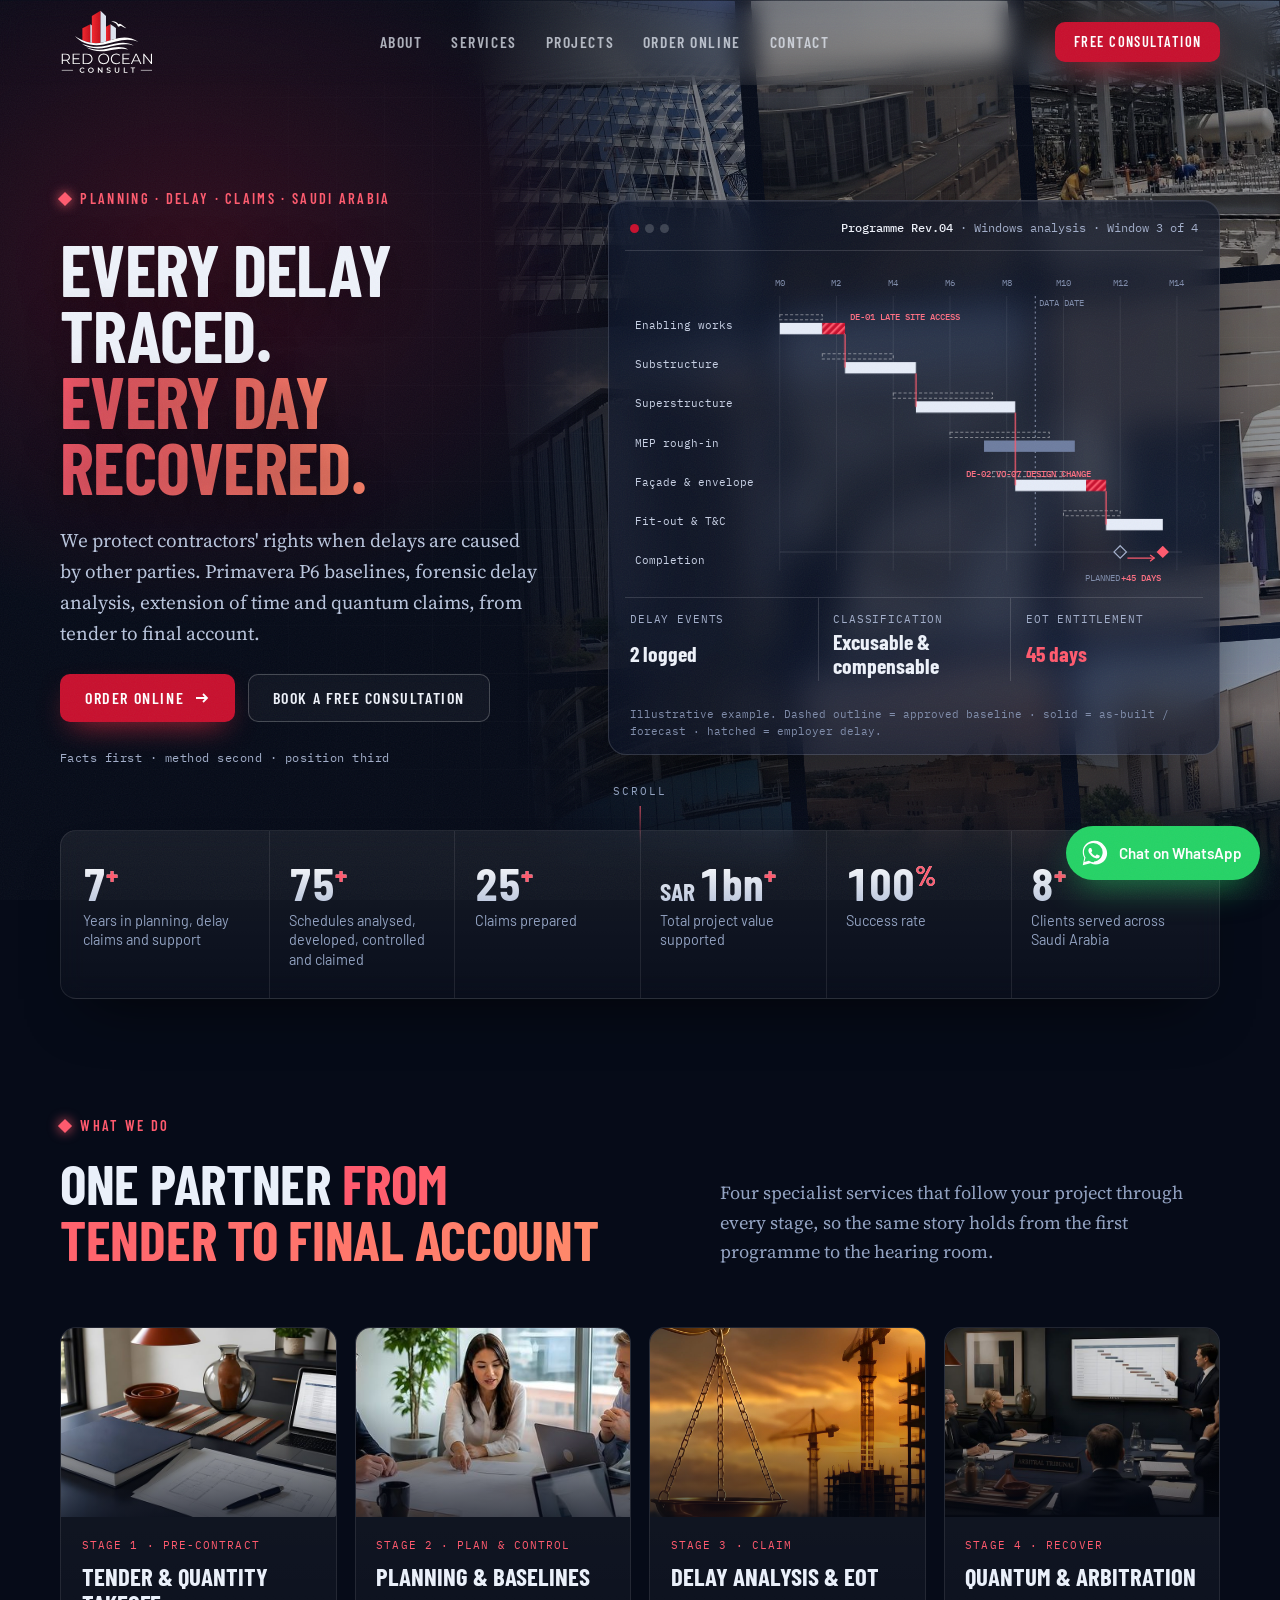
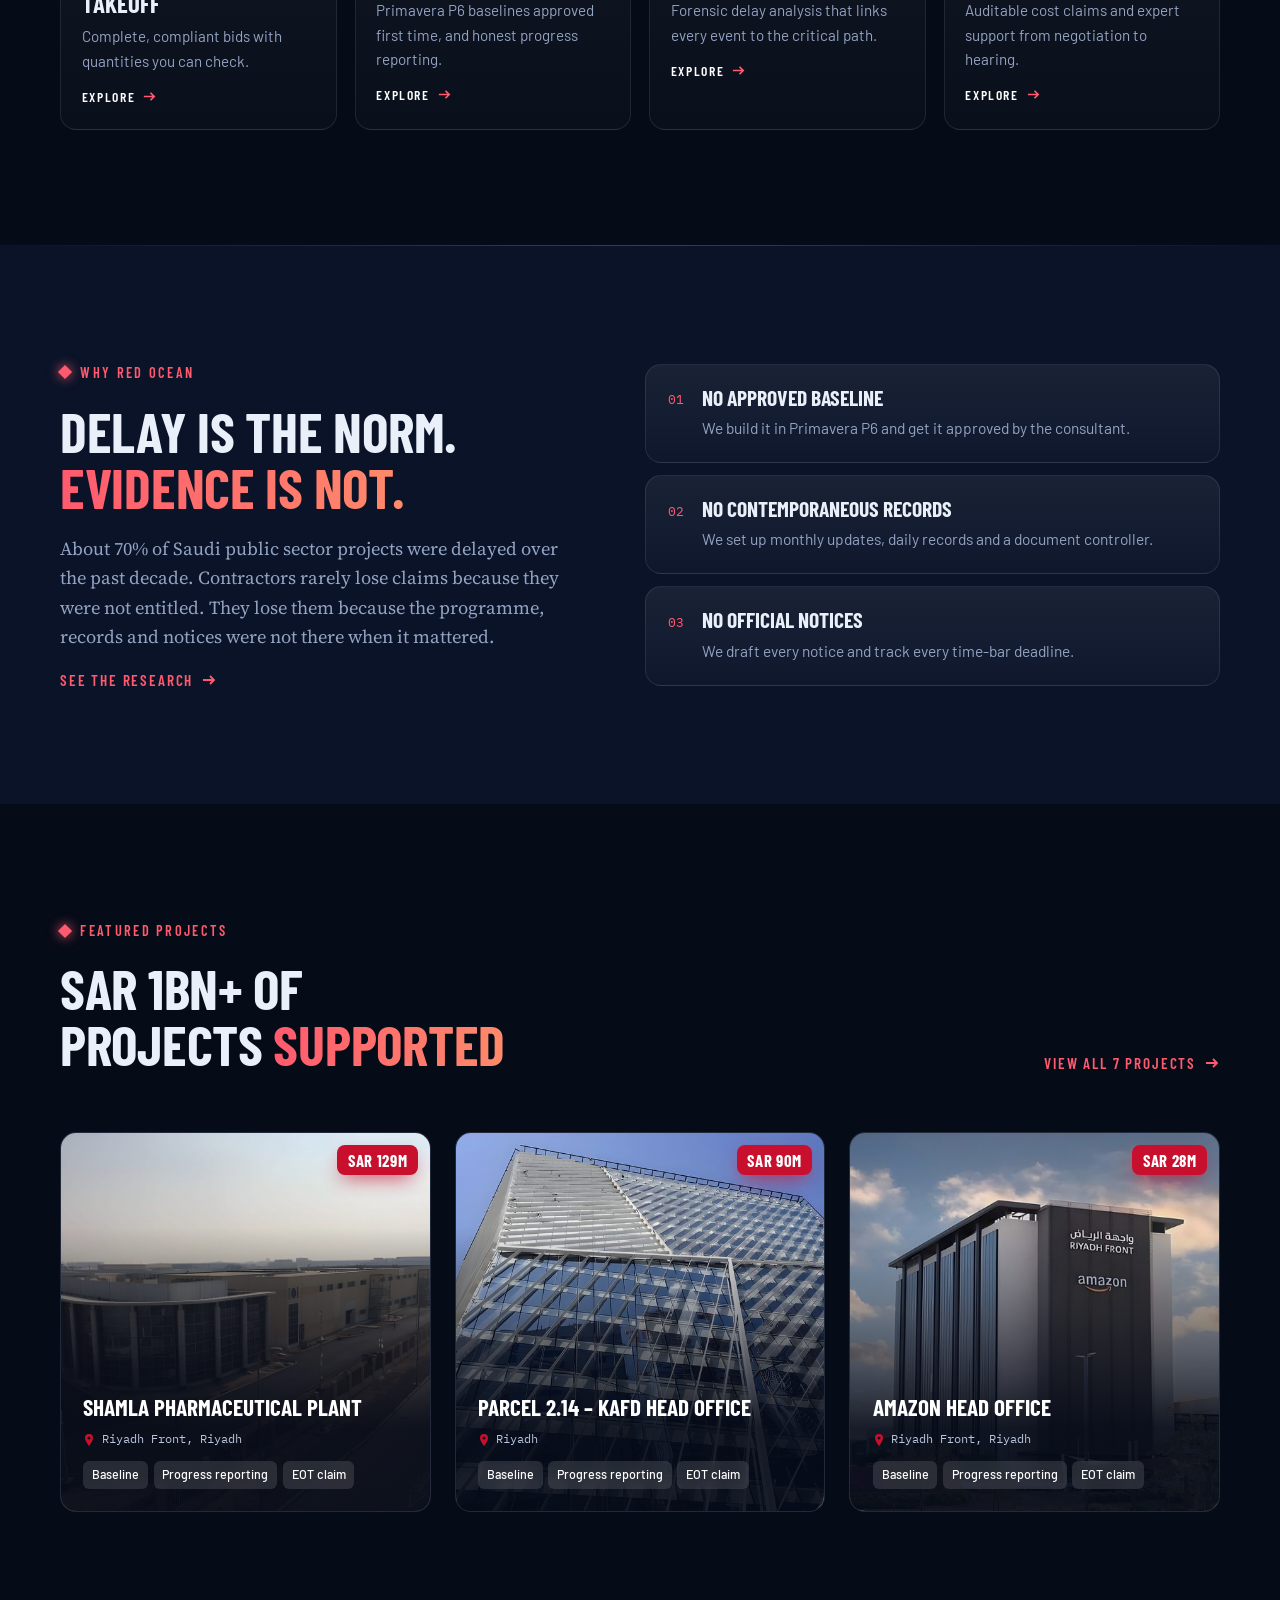
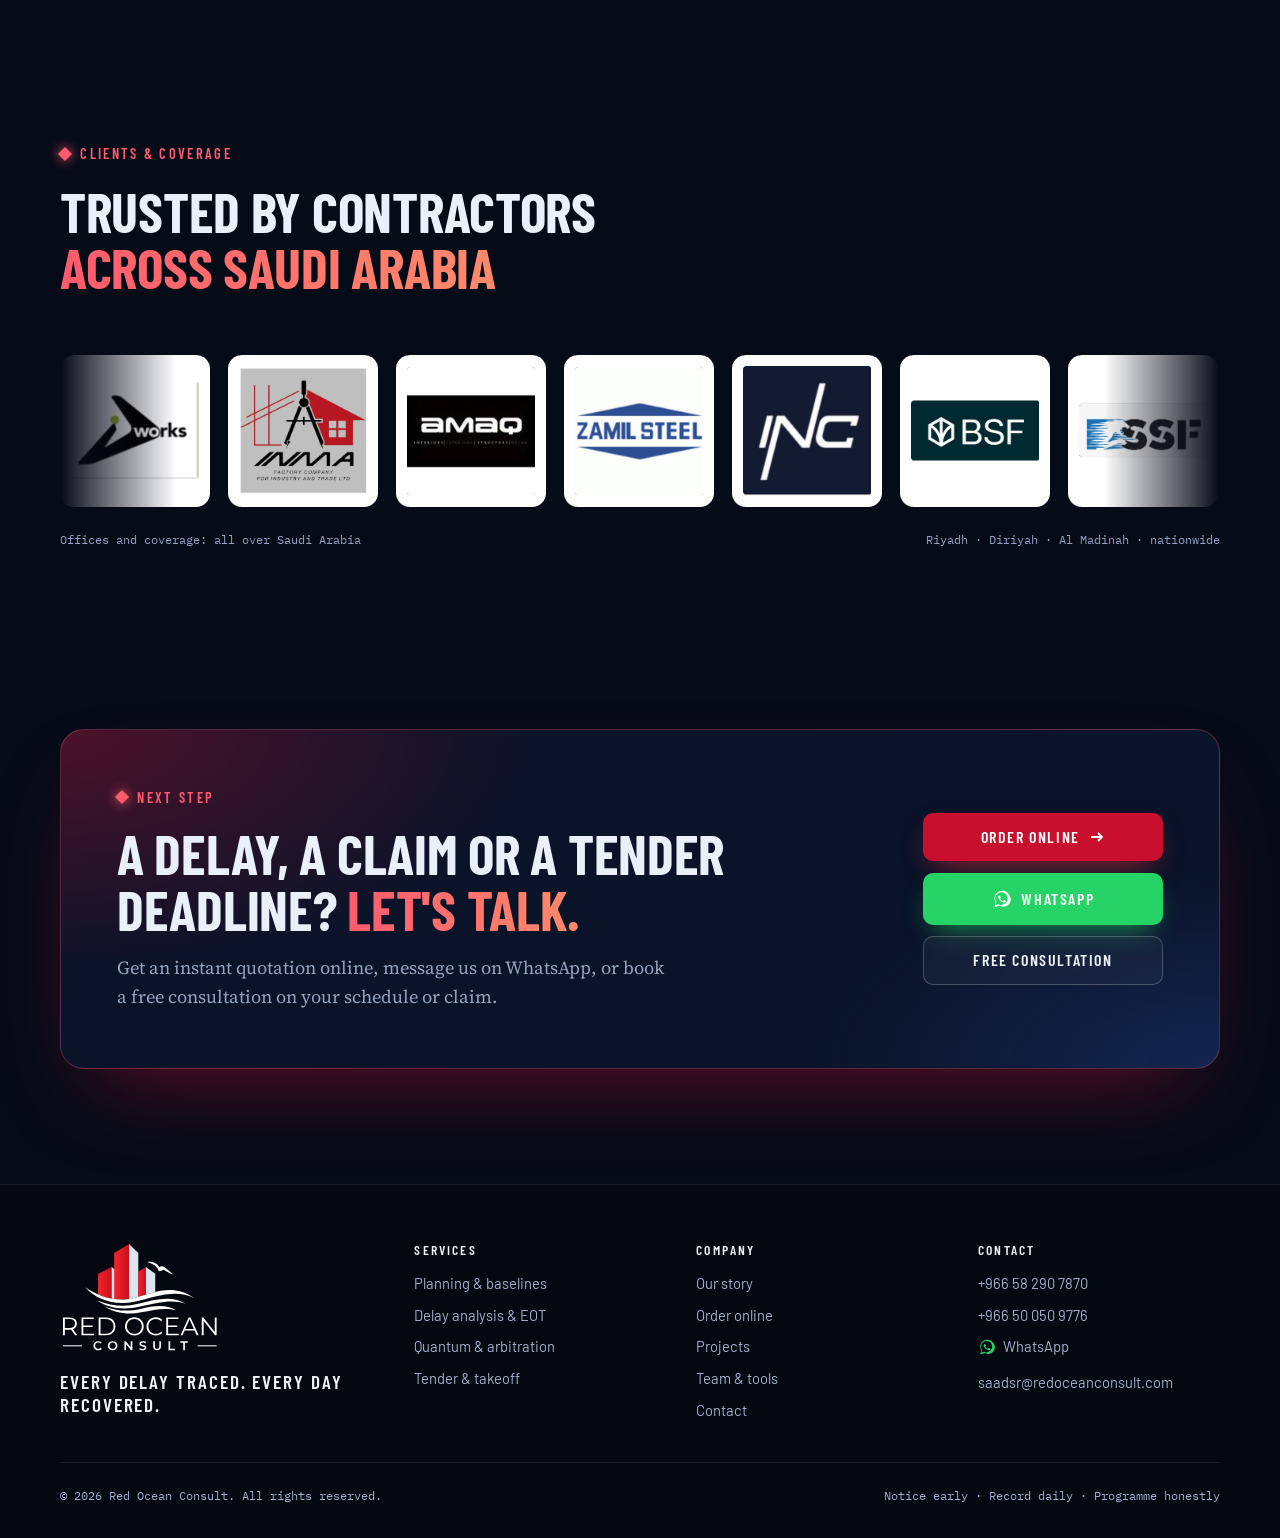
==== commit bc5ced50: "Upscale all 17 photos to HD with responsive sizes Photos from the company profile were 350-700px wid" ====
--- a/index.html
+++ b/index.html
@@ -61,9 +61,9 @@
 <main id="top">
 <section class="hero" aria-labelledby="hero-title">
   <div class="hero-wall" aria-hidden="true">
-    <div class="wall-col"><div class="wall-track"><img src="assets/img/project-kafd-2-14.jpg" alt="" width="300" height="400"><img src="assets/img/project-amazon-riyadh-front.jpg" alt="" width="300" height="400"><img src="assets/img/sector-commercial.jpg" alt="" width="300" height="400"><img src="assets/img/project-kafd-residence.jpg" alt="" width="300" height="400"><img src="assets/img/project-kafd-2-14.jpg" alt="" width="300" height="400"><img src="assets/img/project-amazon-riyadh-front.jpg" alt="" width="300" height="400"><img src="assets/img/sector-commercial.jpg" alt="" width="300" height="400"><img src="assets/img/project-kafd-residence.jpg" alt="" width="300" height="400"></div></div>
-    <div class="wall-col"><div class="wall-track"><img src="assets/img/project-shamla-pharma.jpg" alt="" width="300" height="400"><img src="assets/img/sector-infrastructure.jpg" alt="" width="300" height="400"><img src="assets/img/project-diriyah-vip.jpg" alt="" width="300" height="400"><img src="assets/img/project-events-investment-fund.jpg" alt="" width="300" height="400"><img src="assets/img/project-shamla-pharma.jpg" alt="" width="300" height="400"><img src="assets/img/sector-infrastructure.jpg" alt="" width="300" height="400"><img src="assets/img/project-diriyah-vip.jpg" alt="" width="300" height="400"><img src="assets/img/project-events-investment-fund.jpg" alt="" width="300" height="400"></div></div>
-    <div class="wall-col"><div class="wall-track"><img src="assets/img/sector-industrial.jpg" alt="" width="300" height="400"><img src="assets/img/project-bsf-takhasusi.jpg" alt="" width="300" height="400"><img src="assets/img/sector-hospitality.jpg" alt="" width="300" height="400"><img src="assets/img/quantum.jpg" alt="" width="300" height="400"><img src="assets/img/sector-industrial.jpg" alt="" width="300" height="400"><img src="assets/img/project-bsf-takhasusi.jpg" alt="" width="300" height="400"><img src="assets/img/sector-hospitality.jpg" alt="" width="300" height="400"><img src="assets/img/quantum.jpg" alt="" width="300" height="400"></div></div>
+    <div class="wall-col"><div class="wall-track"><img src="assets/img/project-kafd-2-14-sm.jpg" srcset="assets/img/project-kafd-2-14-sm.jpg 800w, assets/img/project-kafd-2-14.jpg 1600w" sizes="(max-width: 680px) 100vw, 600px" alt="" width="300" height="400"><img src="assets/img/project-amazon-riyadh-front-sm.jpg" srcset="assets/img/project-amazon-riyadh-front-sm.jpg 800w, assets/img/project-amazon-riyadh-front.jpg 1600w" sizes="(max-width: 680px) 100vw, 600px" alt="" width="300" height="400"><img src="assets/img/sector-commercial-sm.jpg" srcset="assets/img/sector-commercial-sm.jpg 800w, assets/img/sector-commercial.jpg 1600w" sizes="(max-width: 680px) 100vw, 600px" alt="" width="300" height="400"><img src="assets/img/project-kafd-residence-sm.jpg" srcset="assets/img/project-kafd-residence-sm.jpg 500w, assets/img/project-kafd-residence.jpg 1000w" sizes="(max-width: 680px) 100vw, 600px" alt="" width="300" height="400"><img src="assets/img/project-kafd-2-14-sm.jpg" srcset="assets/img/project-kafd-2-14-sm.jpg 800w, assets/img/project-kafd-2-14.jpg 1600w" sizes="(max-width: 680px) 100vw, 600px" alt="" width="300" height="400"><img src="assets/img/project-amazon-riyadh-front-sm.jpg" srcset="assets/img/project-amazon-riyadh-front-sm.jpg 800w, assets/img/project-amazon-riyadh-front.jpg 1600w" sizes="(max-width: 680px) 100vw, 600px" alt="" width="300" height="400"><img src="assets/img/sector-commercial-sm.jpg" srcset="assets/img/sector-commercial-sm.jpg 800w, assets/img/sector-commercial.jpg 1600w" sizes="(max-width: 680px) 100vw, 600px" alt="" width="300" height="400"><img src="assets/img/project-kafd-residence-sm.jpg" srcset="assets/img/project-kafd-residence-sm.jpg 500w, assets/img/project-kafd-residence.jpg 1000w" sizes="(max-width: 680px) 100vw, 600px" alt="" width="300" height="400"></div></div>
+    <div class="wall-col"><div class="wall-track"><img src="assets/img/project-shamla-pharma-sm.jpg" srcset="assets/img/project-shamla-pharma-sm.jpg 800w, assets/img/project-shamla-pharma.jpg 1600w" sizes="(max-width: 680px) 100vw, 600px" alt="" width="300" height="400"><img src="assets/img/sector-infrastructure-sm.jpg" srcset="assets/img/sector-infrastructure-sm.jpg 800w, assets/img/sector-infrastructure.jpg 1600w" sizes="(max-width: 680px) 100vw, 600px" alt="" width="300" height="400"><img src="assets/img/project-diriyah-vip-sm.jpg" srcset="assets/img/project-diriyah-vip-sm.jpg 800w, assets/img/project-diriyah-vip.jpg 1600w" sizes="(max-width: 680px) 100vw, 600px" alt="" width="300" height="400"><img src="assets/img/project-events-investment-fund-sm.jpg" srcset="assets/img/project-events-investment-fund-sm.jpg 800w, assets/img/project-events-investment-fund.jpg 1600w" sizes="(max-width: 680px) 100vw, 600px" alt="" width="300" height="400"><img src="assets/img/project-shamla-pharma-sm.jpg" srcset="assets/img/project-shamla-pharma-sm.jpg 800w, assets/img/project-shamla-pharma.jpg 1600w" sizes="(max-width: 680px) 100vw, 600px" alt="" width="300" height="400"><img src="assets/img/sector-infrastructure-sm.jpg" srcset="assets/img/sector-infrastructure-sm.jpg 800w, assets/img/sector-infrastructure.jpg 1600w" sizes="(max-width: 680px) 100vw, 600px" alt="" width="300" height="400"><img src="assets/img/project-diriyah-vip-sm.jpg" srcset="assets/img/project-diriyah-vip-sm.jpg 800w, assets/img/project-diriyah-vip.jpg 1600w" sizes="(max-width: 680px) 100vw, 600px" alt="" width="300" height="400"><img src="assets/img/project-events-investment-fund-sm.jpg" srcset="assets/img/project-events-investment-fund-sm.jpg 800w, assets/img/project-events-investment-fund.jpg 1600w" sizes="(max-width: 680px) 100vw, 600px" alt="" width="300" height="400"></div></div>
+    <div class="wall-col"><div class="wall-track"><img src="assets/img/sector-industrial-sm.jpg" srcset="assets/img/sector-industrial-sm.jpg 800w, assets/img/sector-industrial.jpg 1600w" sizes="(max-width: 680px) 100vw, 600px" alt="" width="300" height="400"><img src="assets/img/project-bsf-takhasusi-sm.jpg" srcset="assets/img/project-bsf-takhasusi-sm.jpg 800w, assets/img/project-bsf-takhasusi.jpg 1600w" sizes="(max-width: 680px) 100vw, 600px" alt="" width="300" height="400"><img src="assets/img/sector-hospitality-sm.jpg" srcset="assets/img/sector-hospitality-sm.jpg 800w, assets/img/sector-hospitality.jpg 1600w" sizes="(max-width: 680px) 100vw, 600px" alt="" width="300" height="400"><img src="assets/img/quantum-sm.jpg" srcset="assets/img/quantum-sm.jpg 800w, assets/img/quantum.jpg 1600w" sizes="(max-width: 680px) 100vw, 600px" alt="" width="300" height="400"><img src="assets/img/sector-industrial-sm.jpg" srcset="assets/img/sector-industrial-sm.jpg 800w, assets/img/sector-industrial.jpg 1600w" sizes="(max-width: 680px) 100vw, 600px" alt="" width="300" height="400"><img src="assets/img/project-bsf-takhasusi-sm.jpg" srcset="assets/img/project-bsf-takhasusi-sm.jpg 800w, assets/img/project-bsf-takhasusi.jpg 1600w" sizes="(max-width: 680px) 100vw, 600px" alt="" width="300" height="400"><img src="assets/img/sector-hospitality-sm.jpg" srcset="assets/img/sector-hospitality-sm.jpg 800w, assets/img/sector-hospitality.jpg 1600w" sizes="(max-width: 680px) 100vw, 600px" alt="" width="300" height="400"><img src="assets/img/quantum-sm.jpg" srcset="assets/img/quantum-sm.jpg 800w, assets/img/quantum.jpg 1600w" sizes="(max-width: 680px) 100vw, 600px" alt="" width="300" height="400"></div></div>
   </div>
   <div class="wrap hero-grid">
     <div class="hero-copy">
@@ -188,19 +188,19 @@
     </div>
     <div class="svc-grid">
       <a class="svc-card spot" href="tender-takeoff.html">
-        <span class="svc-img"><img src="assets/img/tender.jpg" alt="" loading="lazy" width="800" height="500"></span>
+        <span class="svc-img"><img src="assets/img/tender-sm.jpg" srcset="assets/img/tender-sm.jpg 800w, assets/img/tender.jpg 1600w" sizes="(max-width: 680px) 100vw, 600px" alt="" loading="lazy" width="800" height="500"></span>
         <span class="svc-body"><span class="mono">Stage 1 · Pre-contract</span><b>Tender &amp; Quantity Takeoff</b><span class="svc-line">Complete, compliant bids with quantities you can check.</span><span class="svc-more">Explore <svg viewBox="0 0 16 16" fill="none" stroke="currentColor" stroke-width="1.8"><path d="M2 8h11M9 4l4 4-4 4"/></svg></span></span>
       </a>
       <a class="svc-card spot" href="planning.html">
-        <span class="svc-img"><img src="assets/img/meeting.jpg" alt="" loading="lazy" width="800" height="500"></span>
+        <span class="svc-img"><img src="assets/img/meeting-sm.jpg" srcset="assets/img/meeting-sm.jpg 800w, assets/img/meeting.jpg 1600w" sizes="(max-width: 680px) 100vw, 600px" alt="" loading="lazy" width="800" height="500"></span>
         <span class="svc-body"><span class="mono">Stage 2 · Plan &amp; control</span><b>Planning &amp; Baselines</b><span class="svc-line">Primavera P6 baselines approved first time, and honest progress reporting.</span><span class="svc-more">Explore <svg viewBox="0 0 16 16" fill="none" stroke="currentColor" stroke-width="1.8"><path d="M2 8h11M9 4l4 4-4 4"/></svg></span></span>
       </a>
       <a class="svc-card spot" href="delay-analysis.html">
-        <span class="svc-img"><img src="assets/img/story-justice.jpg" alt="" loading="lazy" width="800" height="500"></span>
+        <span class="svc-img"><img src="assets/img/story-justice-sm.jpg" srcset="assets/img/story-justice-sm.jpg 500w, assets/img/story-justice.jpg 1000w" sizes="(max-width: 680px) 100vw, 600px" alt="" loading="lazy" width="800" height="500"></span>
         <span class="svc-body"><span class="mono">Stage 3 · Claim</span><b>Delay Analysis &amp; EOT</b><span class="svc-line">Forensic delay analysis that links every event to the critical path.</span><span class="svc-more">Explore <svg viewBox="0 0 16 16" fill="none" stroke="currentColor" stroke-width="1.8"><path d="M2 8h11M9 4l4 4-4 4"/></svg></span></span>
       </a>
       <a class="svc-card spot" href="quantum-arbitration.html">
-        <span class="svc-img"><img src="assets/img/arbitration.jpg" alt="" loading="lazy" width="800" height="500"></span>
+        <span class="svc-img"><img src="assets/img/arbitration-sm.jpg" srcset="assets/img/arbitration-sm.jpg 800w, assets/img/arbitration.jpg 1600w" sizes="(max-width: 680px) 100vw, 600px" alt="" loading="lazy" width="800" height="500"></span>
         <span class="svc-body"><span class="mono">Stage 4 · Recover</span><b>Quantum &amp; Arbitration</b><span class="svc-line">Auditable cost claims and expert support from negotiation to hearing.</span><span class="svc-more">Explore <svg viewBox="0 0 16 16" fill="none" stroke="currentColor" stroke-width="1.8"><path d="M2 8h11M9 4l4 4-4 4"/></svg></span></span>
       </a>
     </div>
@@ -232,7 +232,7 @@
     </div>
     <div class="projects projects--featured">
       <article class="project">
-        <div class="project-img"><img src="assets/img/project-shamla-pharma.jpg" alt="Shamla Pharmaceutical Plant site" loading="lazy" width="484" height="484"><span class="project-value">SAR 129M</span></div>
+        <div class="project-img"><img src="assets/img/project-shamla-pharma-sm.jpg" srcset="assets/img/project-shamla-pharma-sm.jpg 800w, assets/img/project-shamla-pharma.jpg 1600w" sizes="(max-width: 680px) 100vw, 600px" alt="Shamla Pharmaceutical Plant site" loading="lazy" width="484" height="484"><span class="project-value">SAR 129M</span></div>
         <div class="project-body">
           <h3>Shamla Pharmaceutical Plant</h3>
           <p class="project-loc"><svg viewBox="0 0 12 12" fill="currentColor"><path d="M6 0a4 4 0 0 0-4 4c0 3 4 8 4 8s4-5 4-8a4 4 0 0 0-4-4zm0 5.5A1.5 1.5 0 1 1 6 2.5a1.5 1.5 0 0 1 0 3z"/></svg>Riyadh Front, Riyadh</p>
@@ -240,7 +240,7 @@
         </div>
       </article>
       <article class="project">
-        <div class="project-img"><img src="assets/img/project-kafd-2-14.jpg" alt="KAFD head office tower facade" loading="lazy" width="583" height="437"><span class="project-value">SAR 90M</span></div>
+        <div class="project-img"><img src="assets/img/project-kafd-2-14-sm.jpg" srcset="assets/img/project-kafd-2-14-sm.jpg 800w, assets/img/project-kafd-2-14.jpg 1600w" sizes="(max-width: 680px) 100vw, 600px" alt="KAFD head office tower facade" loading="lazy" width="583" height="437"><span class="project-value">SAR 90M</span></div>
         <div class="project-body">
           <h3>Parcel 2.14 – KAFD Head Office</h3>
           <p class="project-loc"><svg viewBox="0 0 12 12" fill="currentColor"><path d="M6 0a4 4 0 0 0-4 4c0 3 4 8 4 8s4-5 4-8a4 4 0 0 0-4-4zm0 5.5A1.5 1.5 0 1 1 6 2.5a1.5 1.5 0 0 1 0 3z"/></svg>Riyadh</p>
@@ -248,7 +248,7 @@
         </div>
       </article>
       <article class="project">
-        <div class="project-img"><img src="assets/img/project-amazon-riyadh-front.jpg" alt="Amazon head office building at Riyadh Front" loading="lazy" width="583" height="388"><span class="project-value">SAR 28M</span></div>
+        <div class="project-img"><img src="assets/img/project-amazon-riyadh-front-sm.jpg" srcset="assets/img/project-amazon-riyadh-front-sm.jpg 800w, assets/img/project-amazon-riyadh-front.jpg 1600w" sizes="(max-width: 680px) 100vw, 600px" alt="Amazon head office building at Riyadh Front" loading="lazy" width="583" height="388"><span class="project-value">SAR 28M</span></div>
         <div class="project-body">
           <h3>Amazon Head Office</h3>
           <p class="project-loc"><svg viewBox="0 0 12 12" fill="currentColor"><path d="M6 0a4 4 0 0 0-4 4c0 3 4 8 4 8s4-5 4-8a4 4 0 0 0-4-4zm0 5.5A1.5 1.5 0 1 1 6 2.5a1.5 1.5 0 0 1 0 3z"/></svg>Riyadh Front, Riyadh</p>
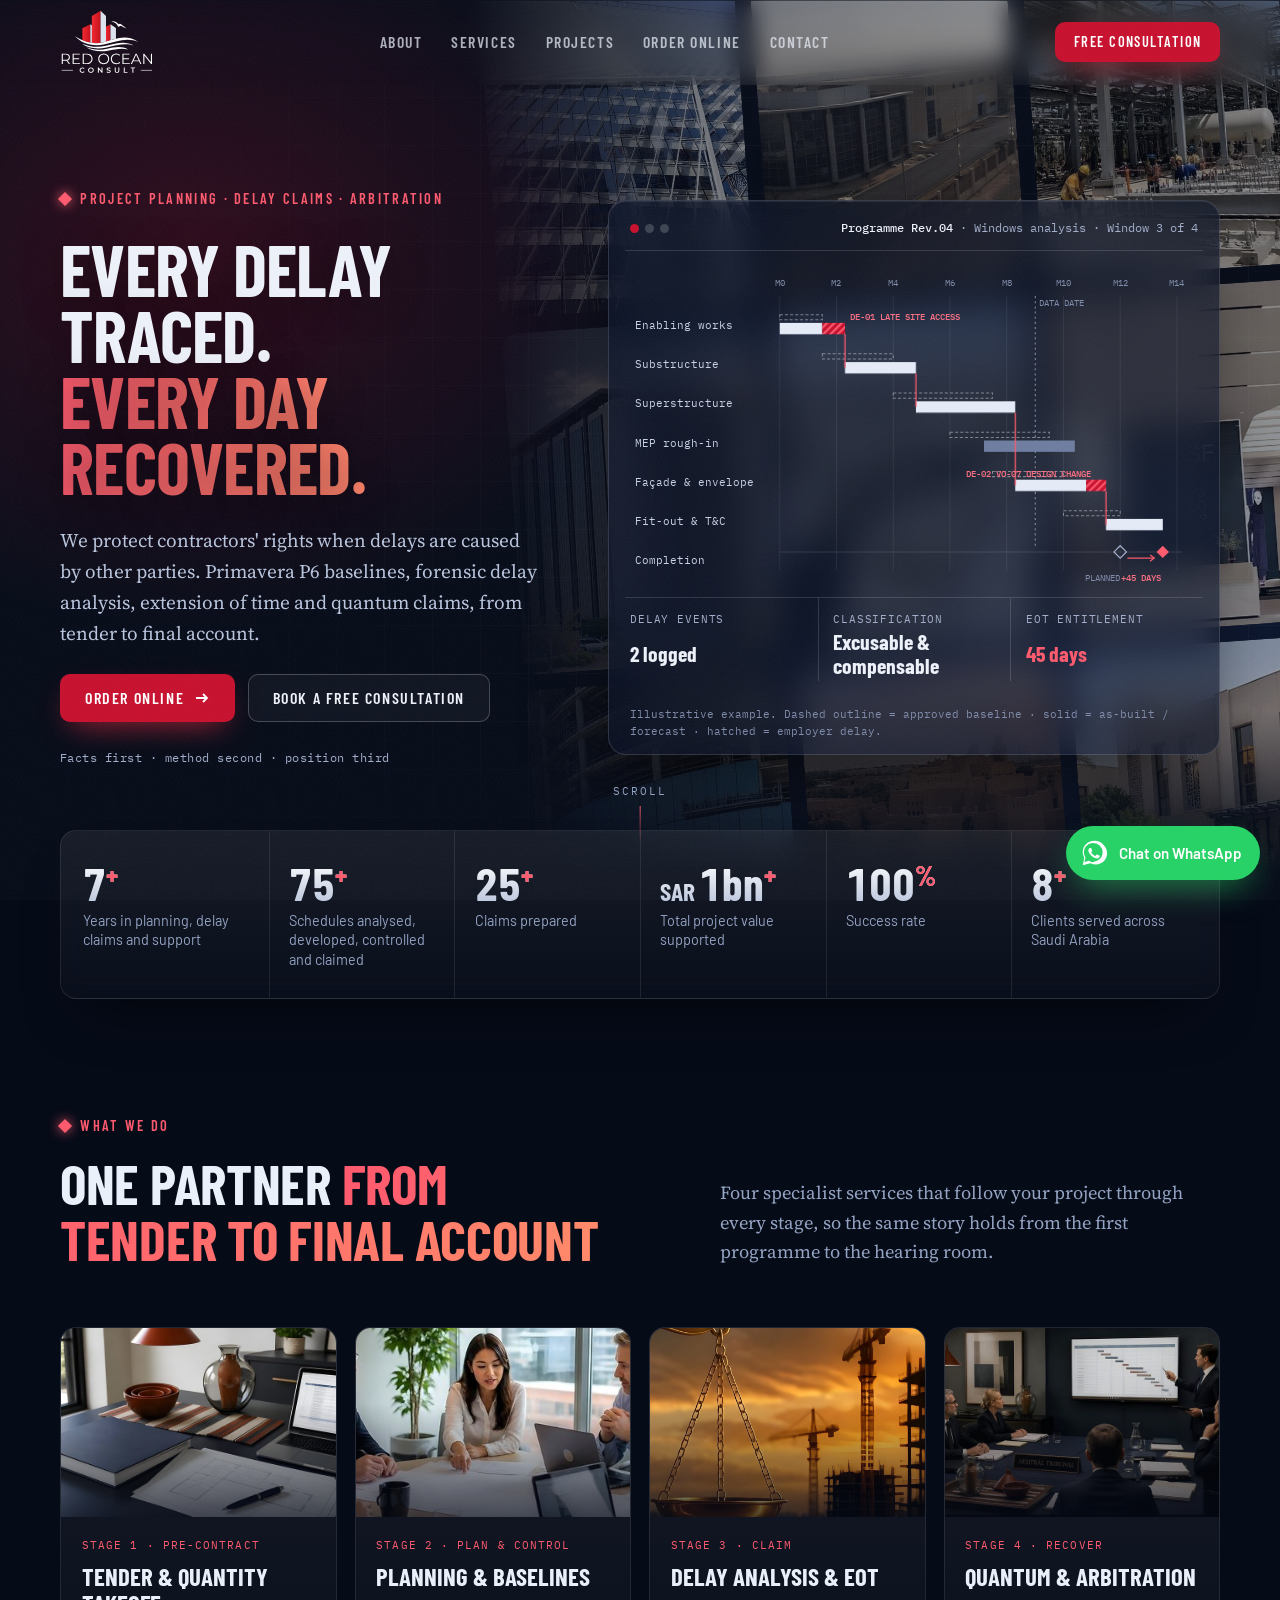
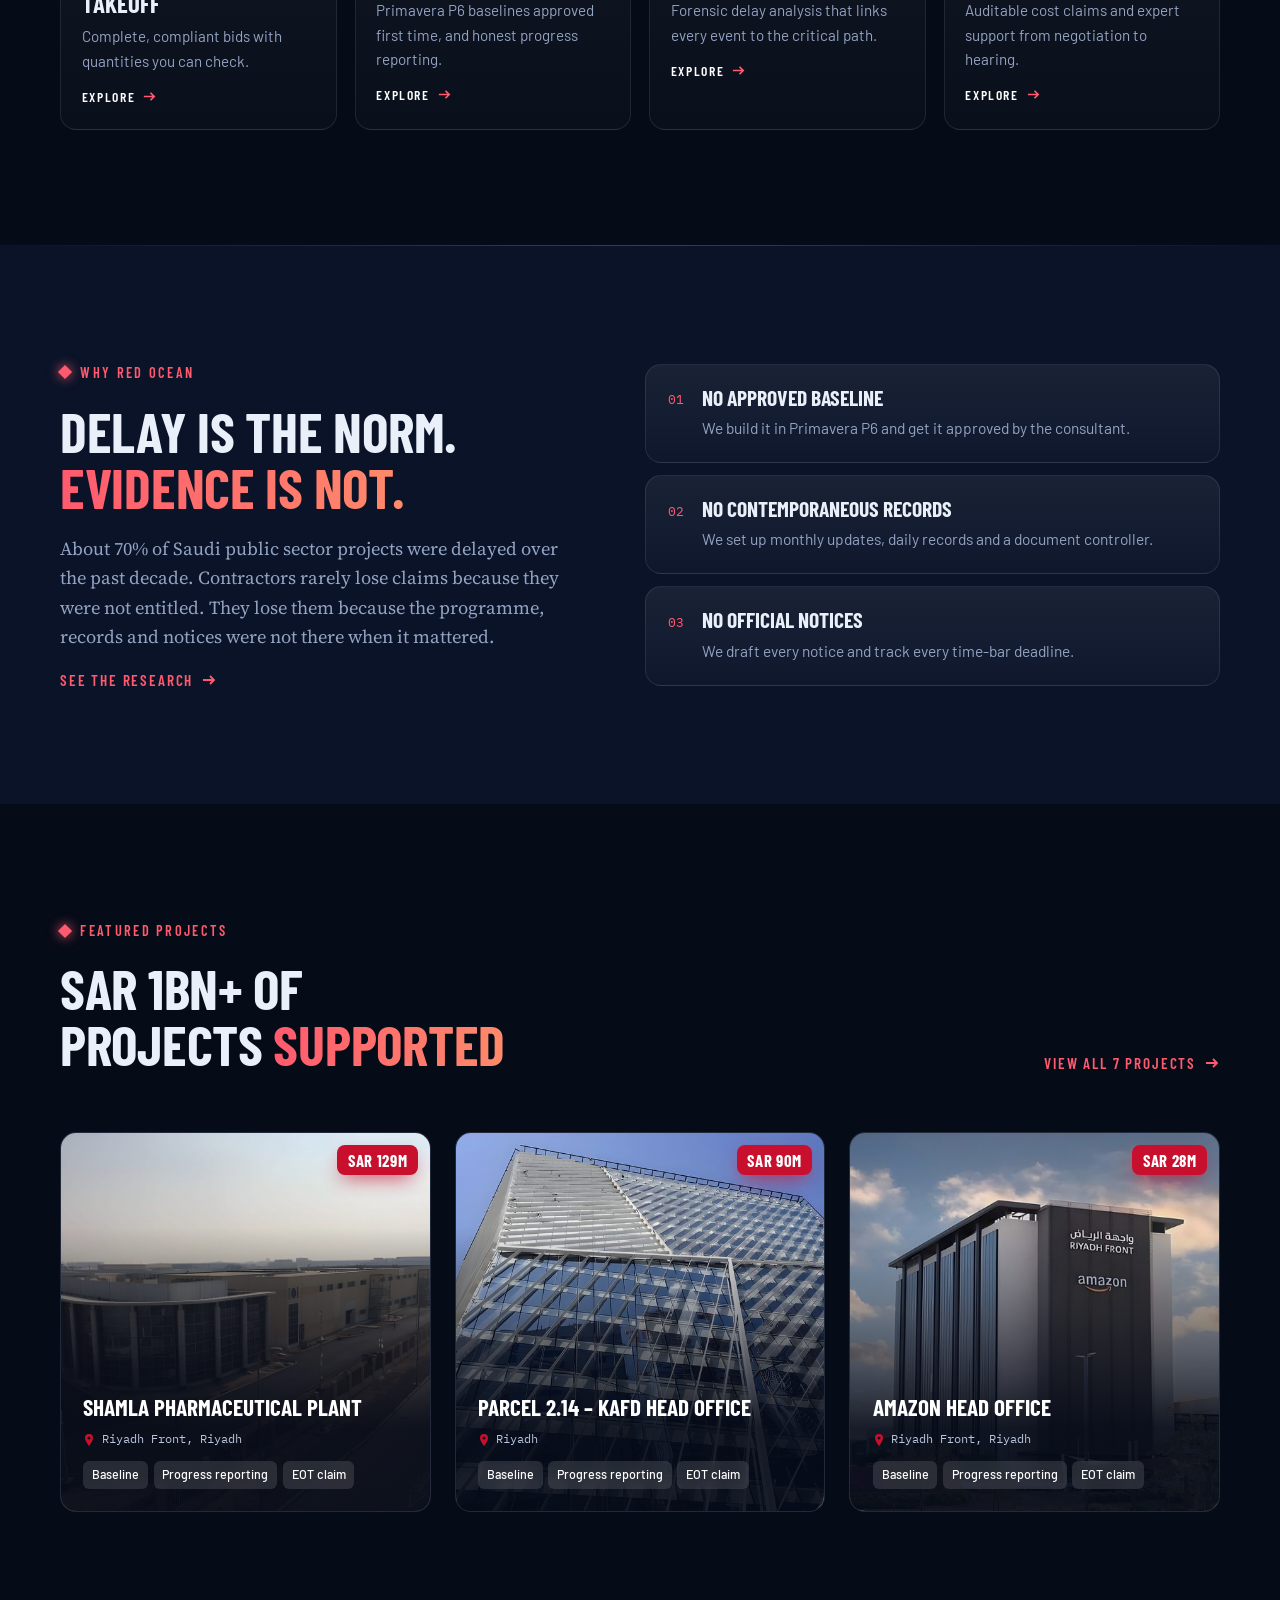
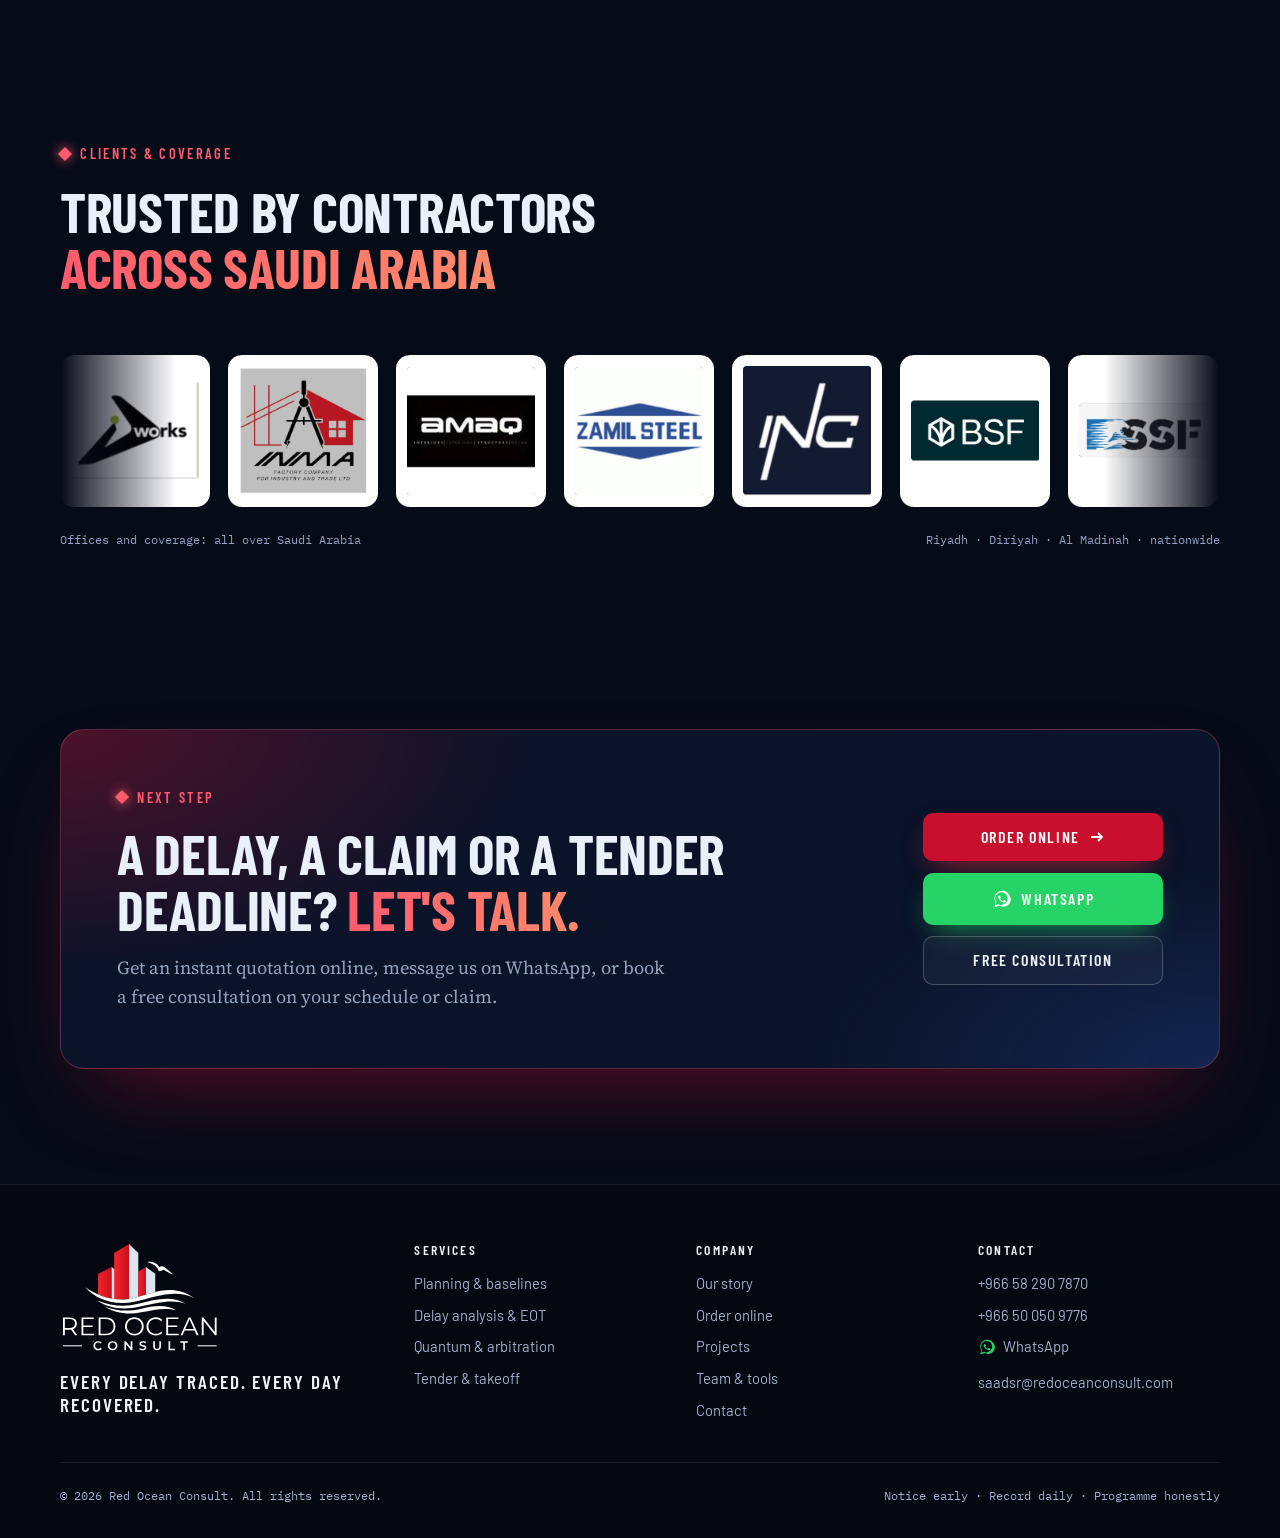
==== commit e731f297: "Update hero label, EOT starting price and quantum image - Hero label: Project Planning · Delay Claim" ====
--- a/index.html
+++ b/index.html
@@ -67,7 +67,7 @@
   </div>
   <div class="wrap hero-grid">
     <div class="hero-copy">
-      <span class="label">Planning · Delay · Claims · Saudi Arabia</span>
+      <span class="label">Project Planning · Delay Claims · Arbitration</span>
       <h1 id="hero-title"><span>Every delay traced.</span><span>Every day recovered.</span></h1>
       <p class="lede">We protect contractors' rights when delays are caused by other parties. Primavera P6 baselines, forensic delay analysis, extension of time and quantum claims, from tender to final account.</p>
       <div class="hero-cta">
--- a/assets/css/site.css
+++ b/assets/css/site.css
@@ -833,3 +833,6 @@
   .order-strip .btn { width: 100%; justify-content: center; }
   .subhero-inner { padding-block: 2.5rem 2rem; }
 }
+
+/* Infographics: show the whole image, never crop */
+.feature img.img-whole { aspect-ratio: auto; object-fit: contain; }
